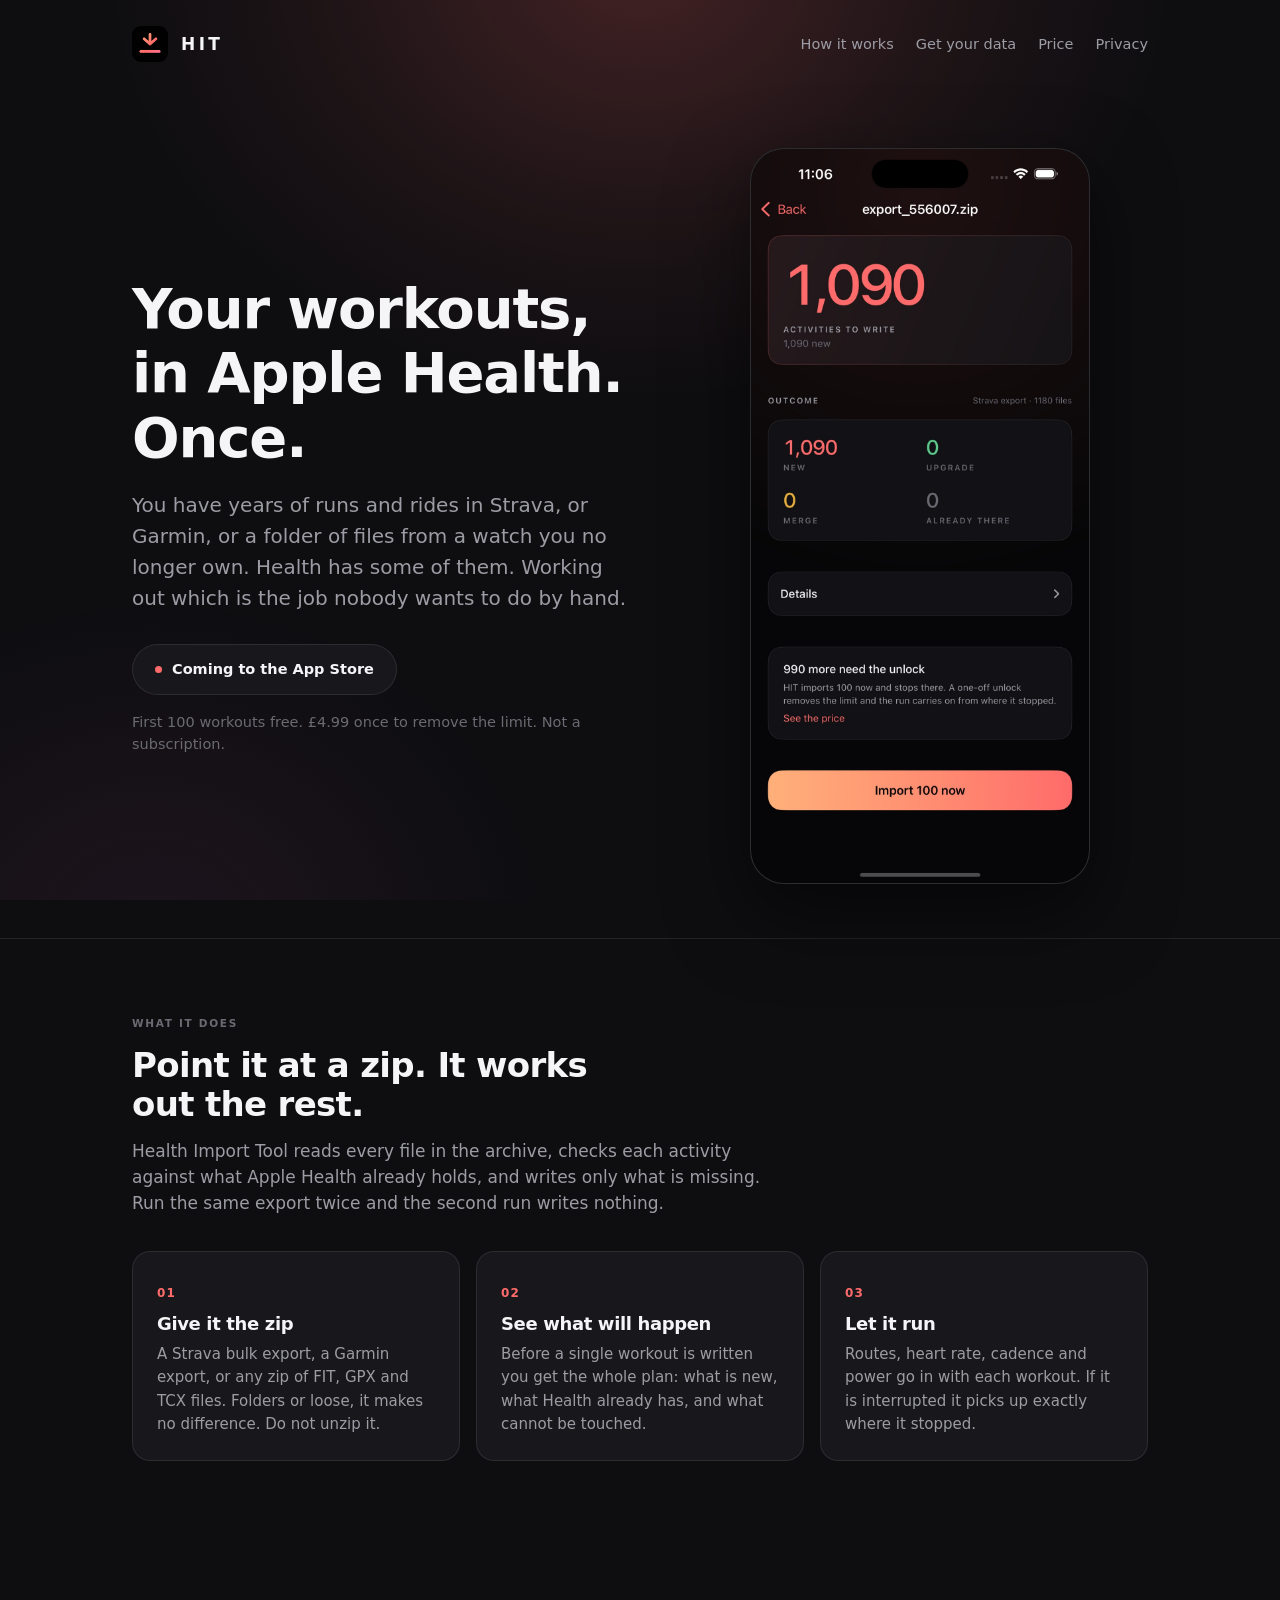
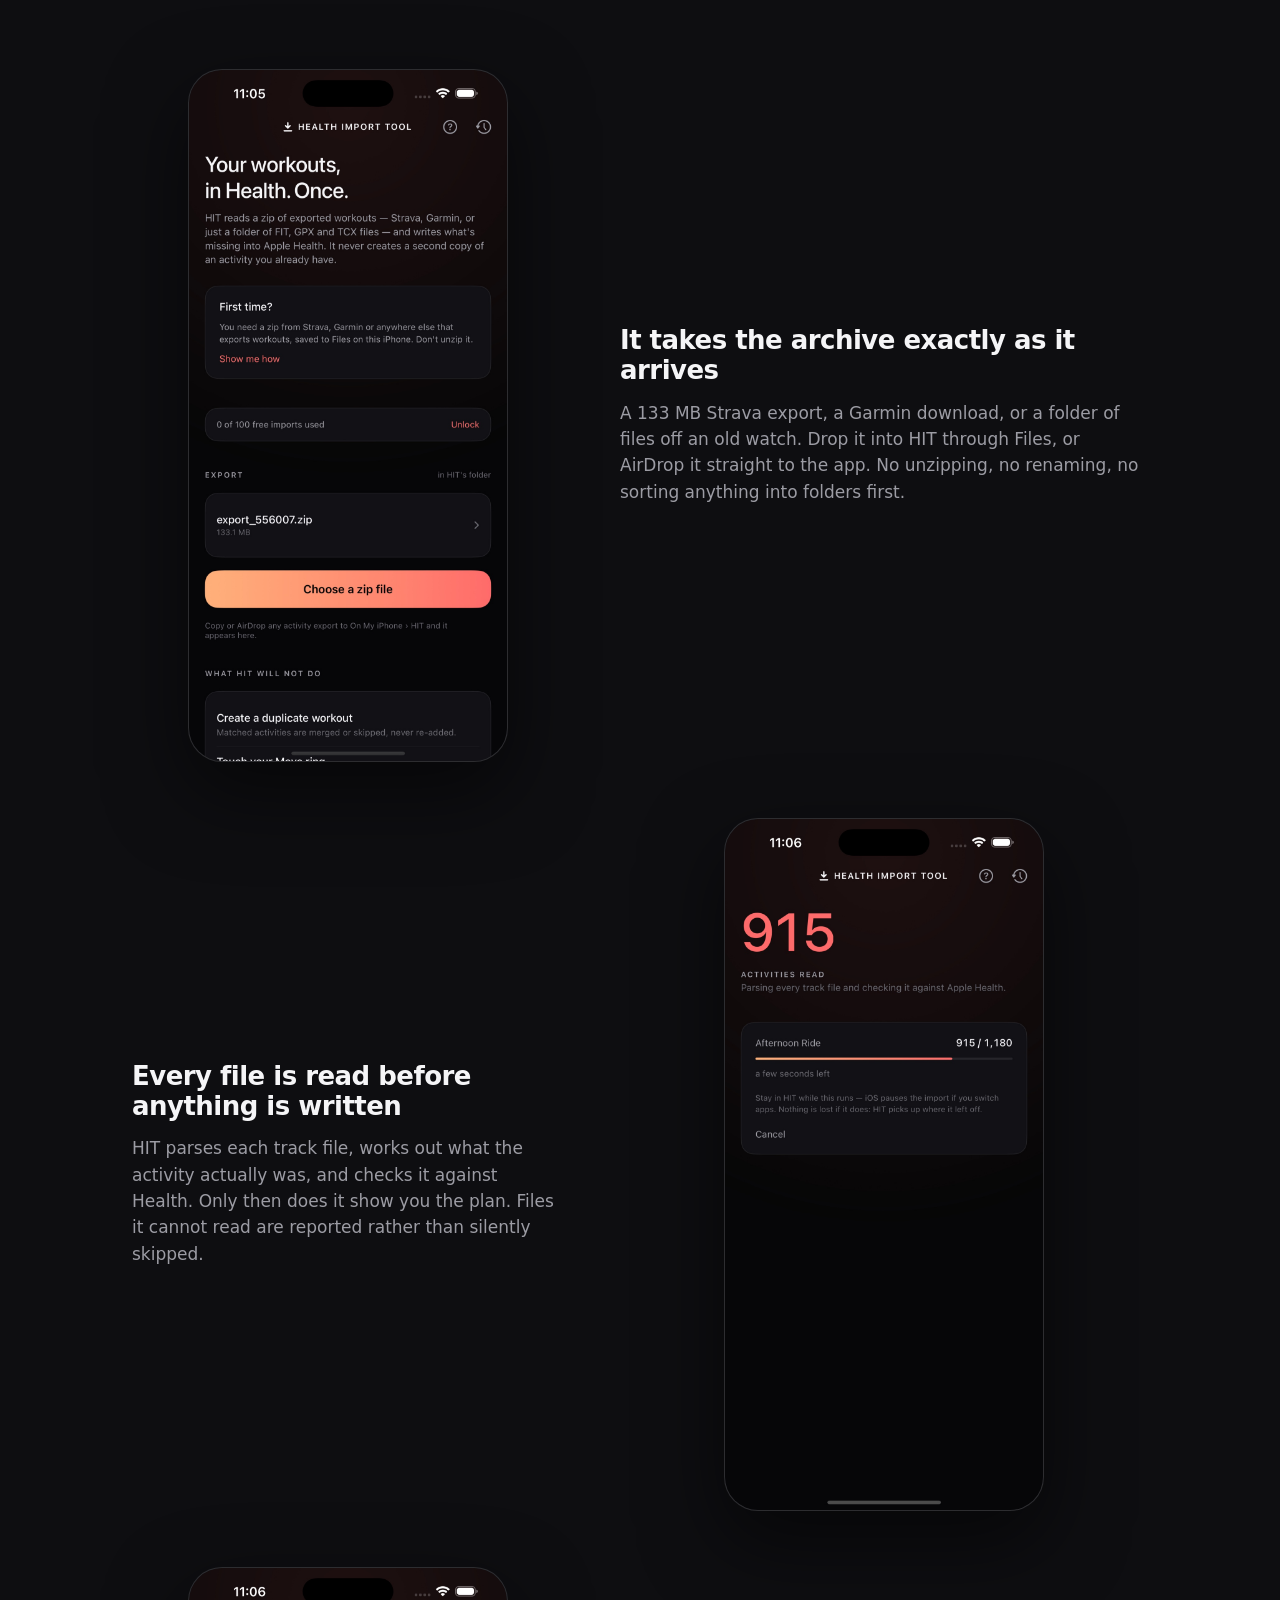
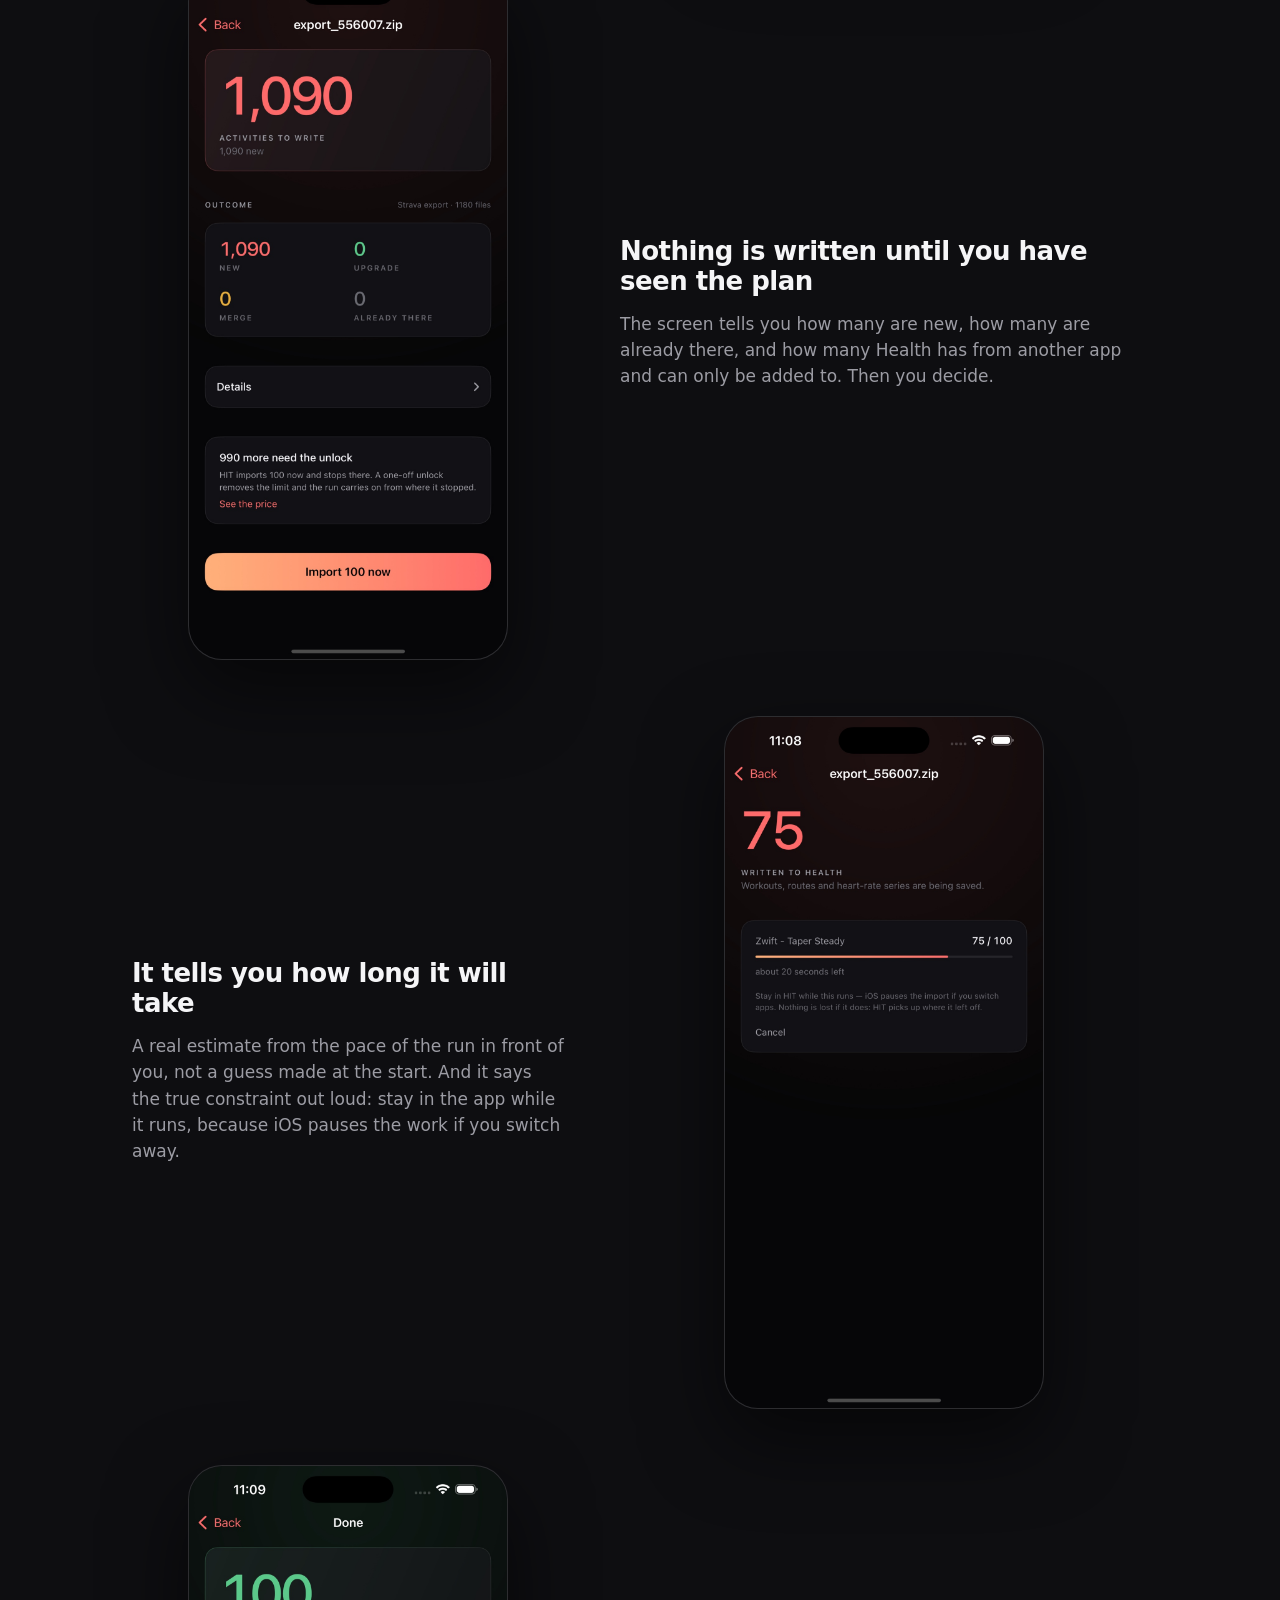
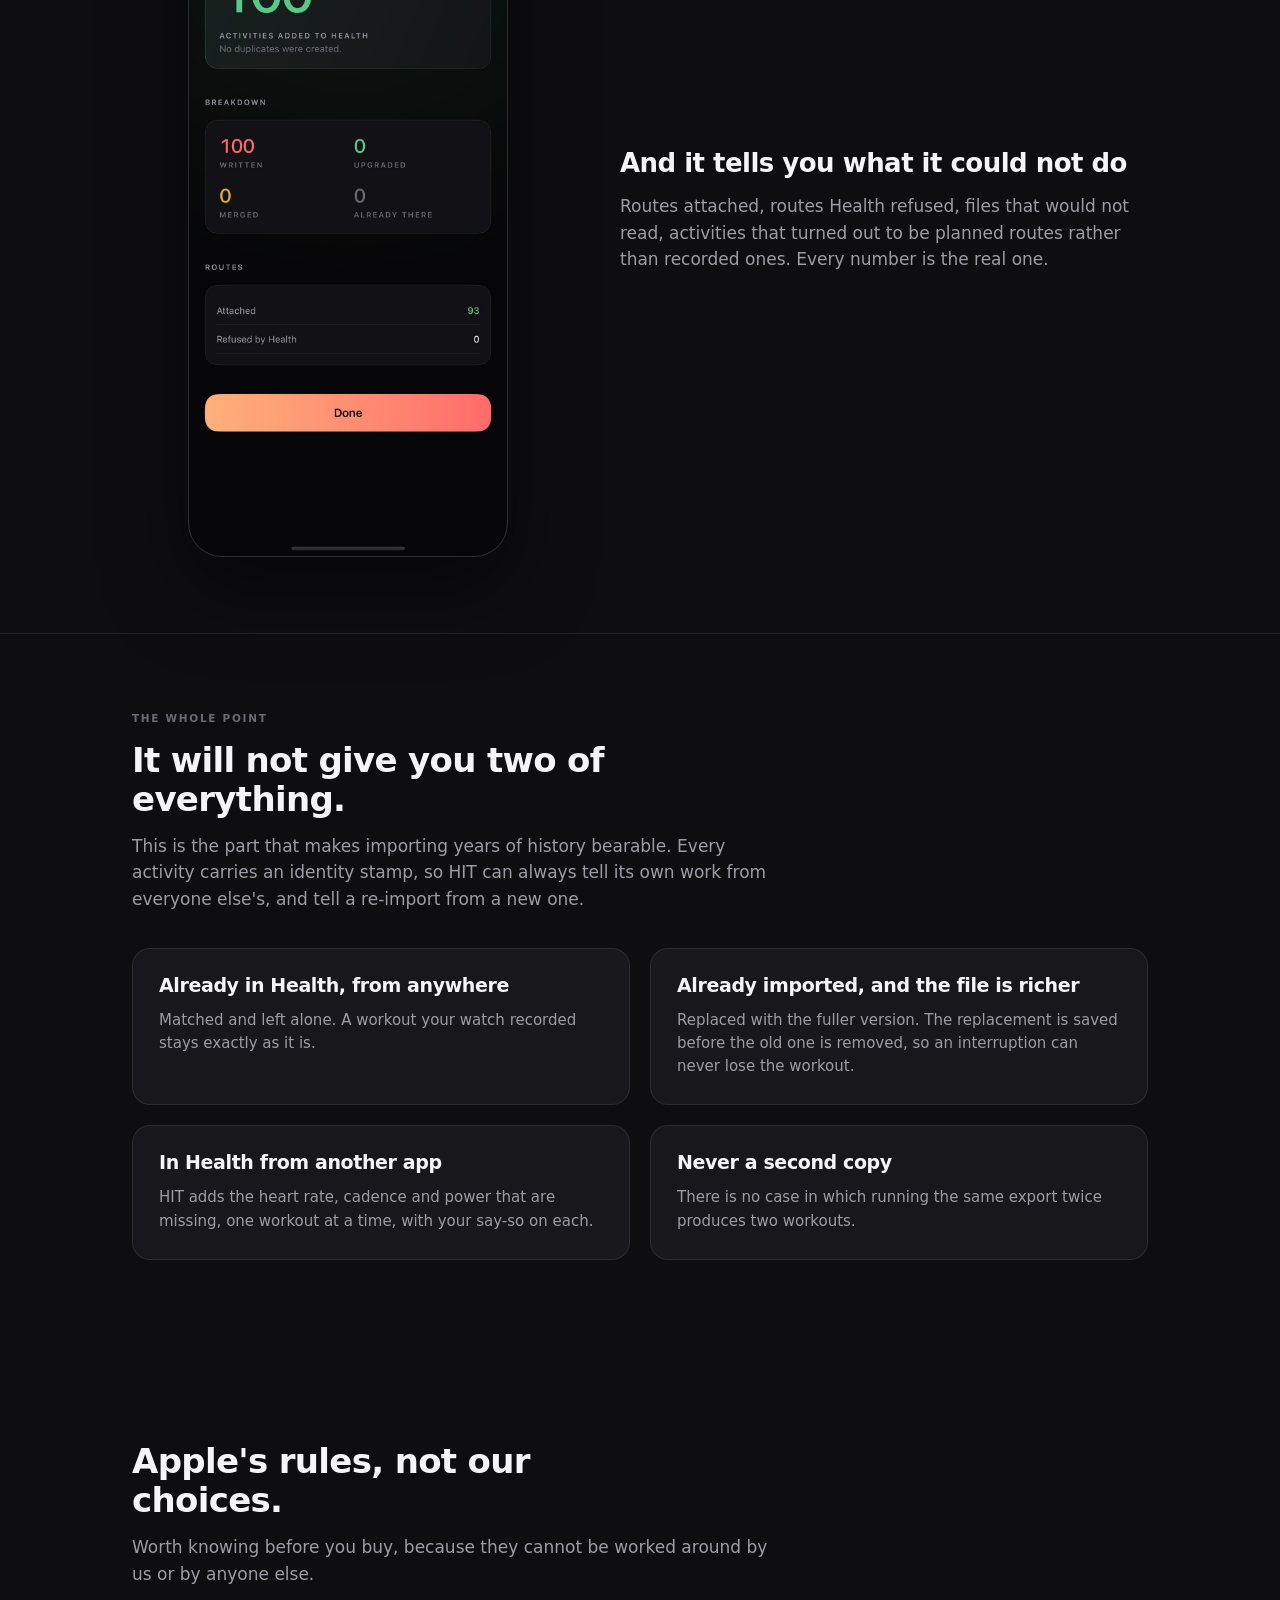
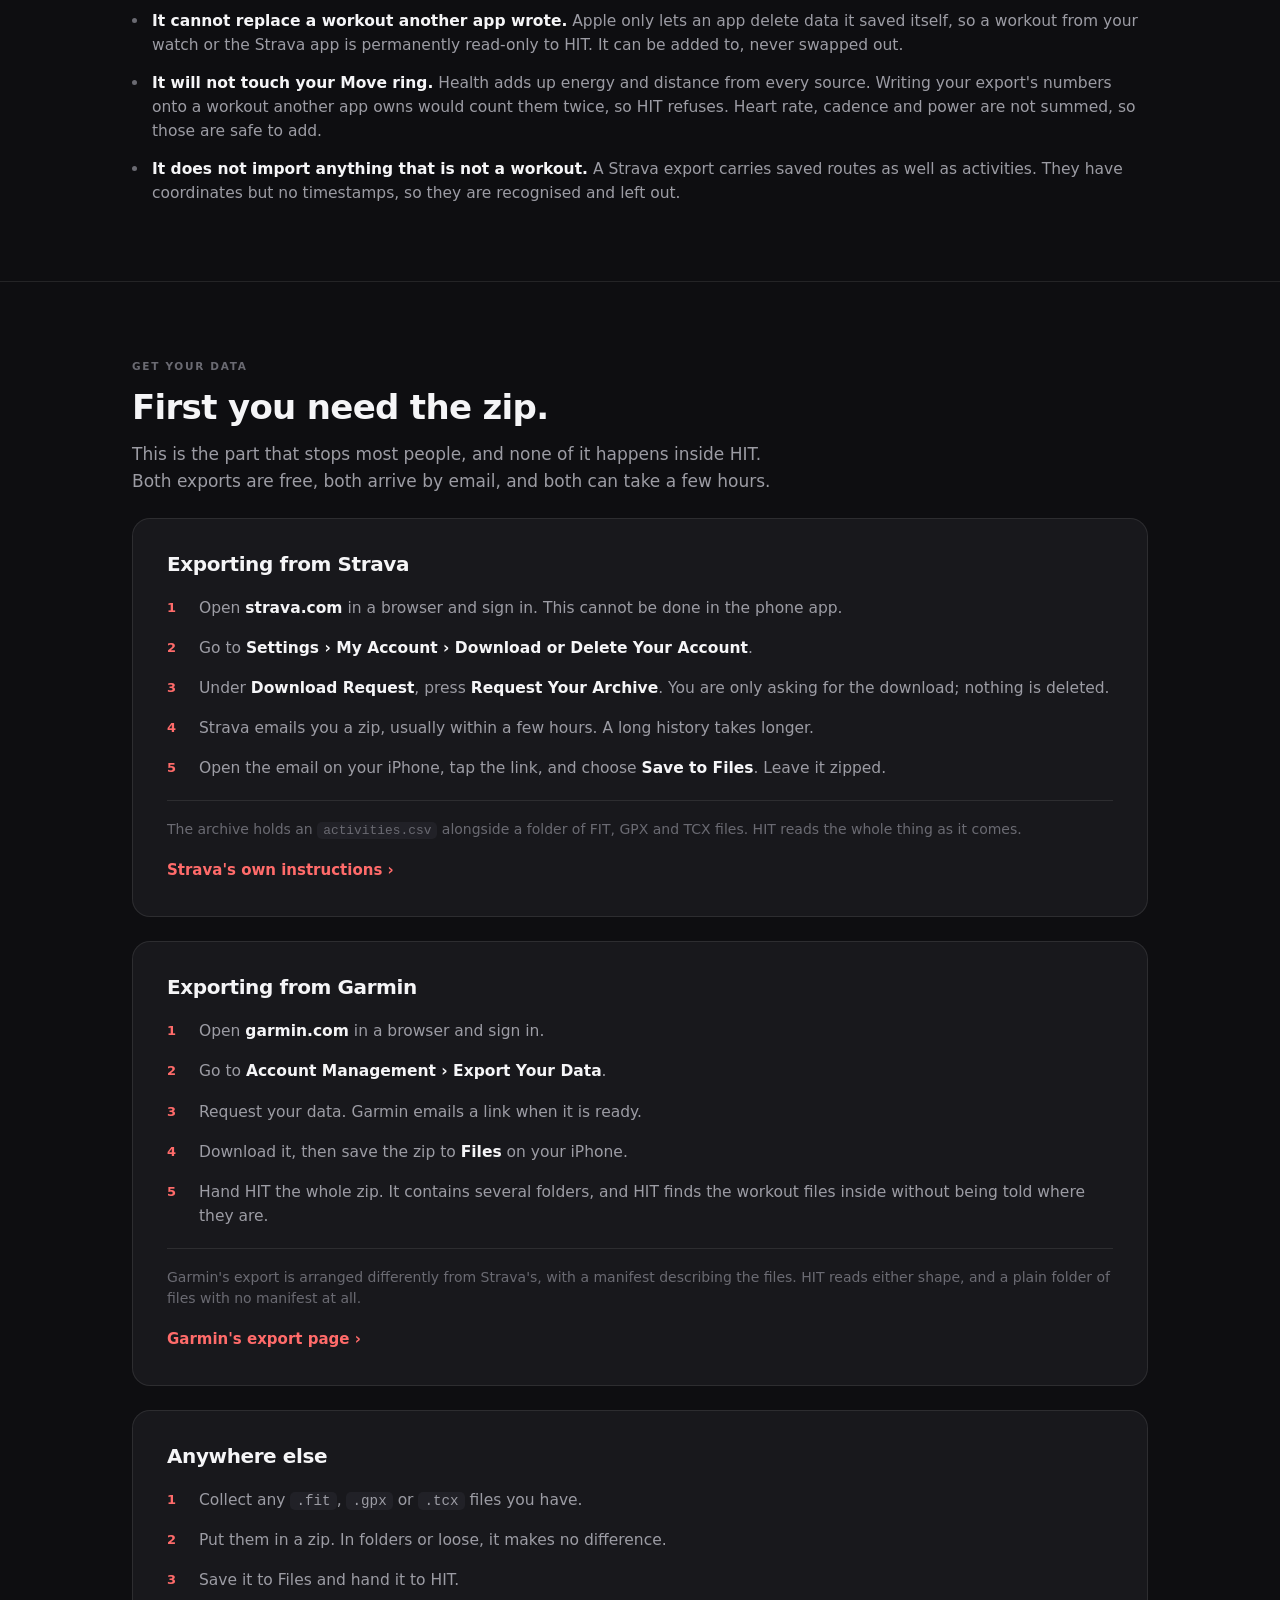
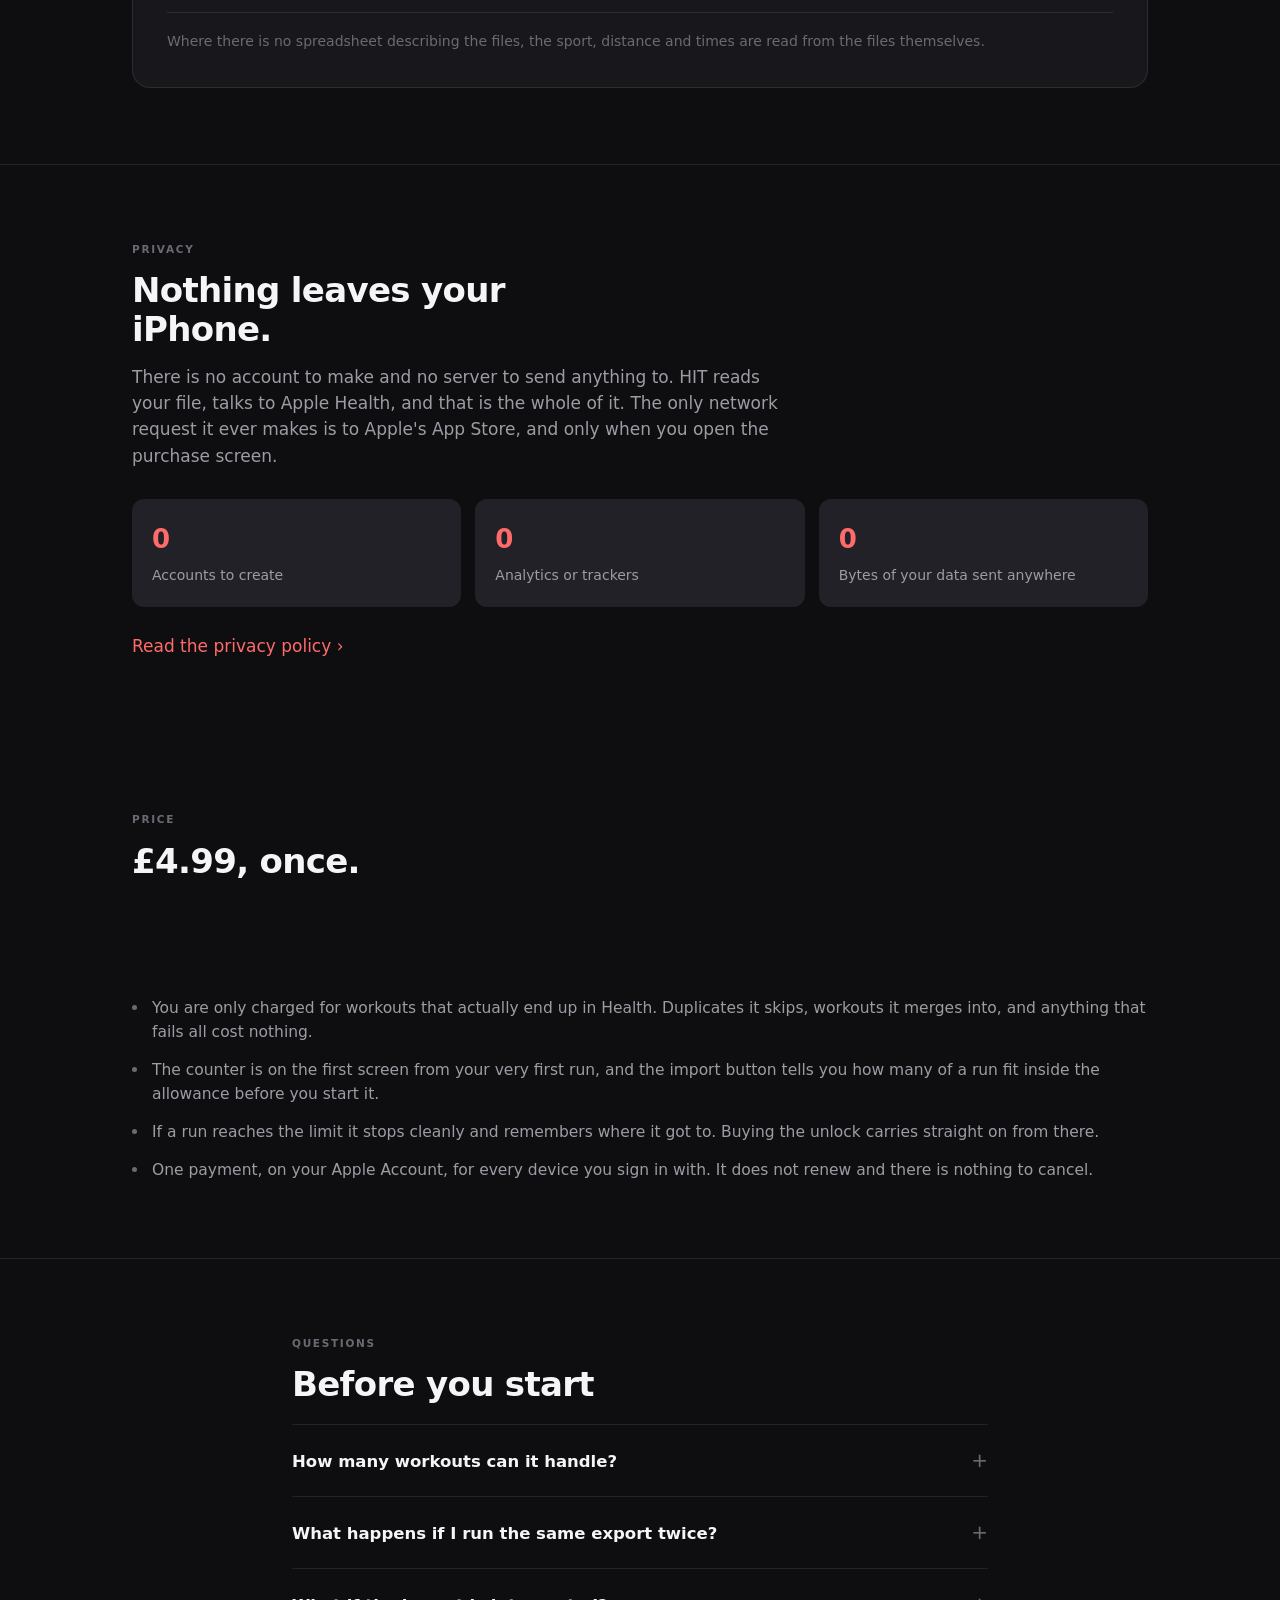
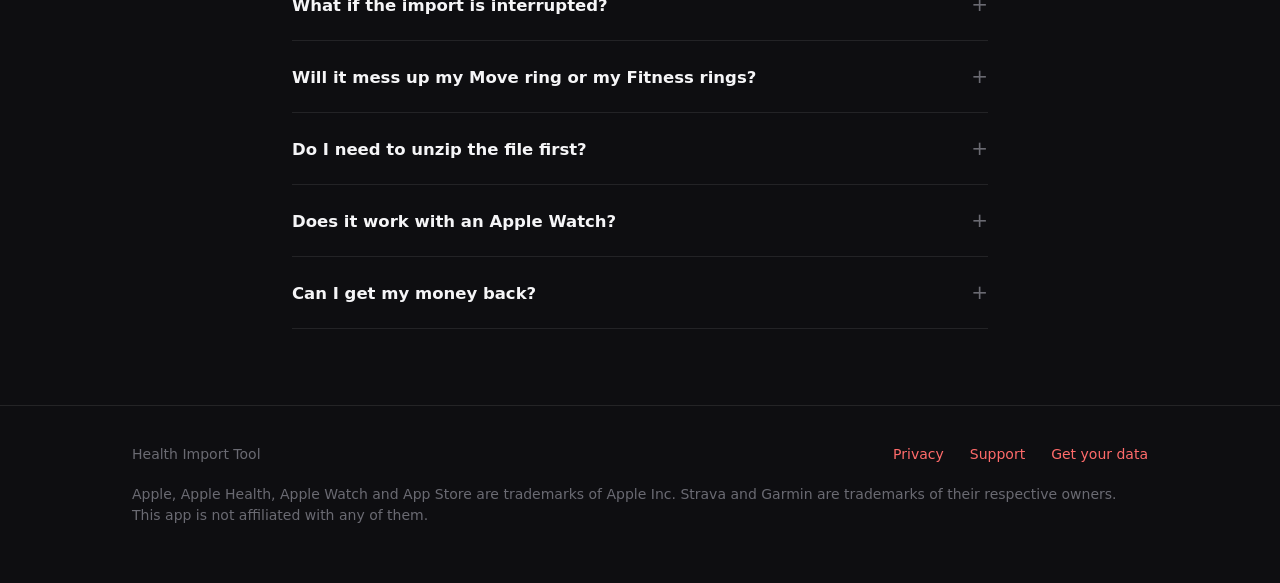
==== index.html @ e5024759 "Sharper screenshots The images were 720px wide for phones displayed at about 340px, which is barely " ====
<!doctype html>
<html lang="en-GB">
<head>
<meta charset="utf-8">
<meta name="viewport" content="width=device-width,initial-scale=1">
<title>Health Import Tool: bring your Strava and Garmin workouts into Apple Health</title>
<meta name="description" content="Health Import Tool reads a zip of exported workouts from Strava, Garmin or anywhere else and writes what is missing into Apple Health, without ever creating a duplicate. No account, no server, nothing leaves your iPhone.">
<link rel="canonical" href="https://enalmar.github.io/hit-site/">
<meta property="og:type" content="website">
<meta property="og:title" content="Health Import Tool: your workouts, in Apple Health. Once.">
<meta property="og:description" content="A zip of exported workouts in. Everything that was missing, in Apple Health. No duplicates, no account, no server.">
<meta property="og:image" content="assets/og.png">
<meta name="twitter:card" content="summary_large_image">
<meta name="twitter:image" content="assets/og.png">
<meta name="color-scheme" content="dark">
<meta name="theme-color" content="#0E0E11">
<link rel="icon" href="assets/favicon-32.png" sizes="32x32">
<link rel="apple-touch-icon" href="assets/apple-touch-icon.png">
<link rel="stylesheet" href="assets/site.css">
<script type="application/ld+json">
{
  "@context":"https://schema.org",
  "@type":"SoftwareApplication",
  "name":"Health Import Tool",
  "applicationCategory":"HealthApplication",
  "operatingSystem":"iOS 18.0 or later",
  "description":"Reads a zip of exported workouts from Strava, Garmin or any folder of FIT, GPX and TCX files and writes what is missing into Apple Health, without creating duplicates.",
  "offers":{"@type":"Offer","price":"4.99","priceCurrency":"GBP",
            "description":"First 100 workouts free, then a single payment to remove the limit."}
}
</script>
</head>
<body>

<header class="site">
  <div class="wrap">
    <div class="bar">
      <div class="brand">
        <img src="assets/icon-1024.png" alt="" width="36" height="36">
        <span>HIT</span>
      </div>
      <nav>
        <a href="#how">How it works</a>
        <a href="#export">Get your data</a>
        <a href="#price">Price</a>
        <a href="privacy/">Privacy</a>
      </nav>
    </div>
  </div>
</header>

<div class="hero">
  <div class="wrap">
    <div class="hero-grid">
      <div class="fade">
        <h1>Your workouts, in Apple Health. Once.</h1>
        <p class="lede">You have years of runs and rides in Strava, or Garmin, or a folder of
          files from a watch you no longer own. Health has some of them. Working out which is
          the job nobody wants to do by hand.</p>
        <p class="badge"><span class="dot" aria-hidden="true"></span> Coming to the App Store</p>
<!-- STAGED: App Store link.
     On approval: delete the "Coming to the App Store" badge directly above,
     uncomment the block below, and replace APPSTORE_ID with the numeric Apple
     ID from App Store Connect. Nothing else on the page changes.
        <p class="badge">
          <a href="https://apps.apple.com/gb/app/health-import-tool/idAPPSTORE_ID">Download on the App Store</a>
        </p>
-->
        <p class="price-line">First 100 workouts free. £4.99 once to remove the limit.
          Not a subscription.</p>
      </div>
      <div class="phone drift fade" aria-hidden="false">
        <img fetchpriority="high" decoding="async" src="screenshots/03-plan.jpg" width="1020" height="2216"
             alt="Health Import Tool showing 1,090 activities to write from a Strava export, with a breakdown of new, upgrade, merge and already there.">
      </div>
    </div>
  </div>
</div>

<hr class="rule">

<!-- ─────────────────────────────  What it does  ───────────────────────── -->
<section id="how">
  <div class="wrap">
    <p class="eyebrow reveal">What it does</p>
    <h2 class="reveal">Point it at a zip. It works out the rest.</h2>
    <p class="intro reveal" data-delay="1">Health Import Tool reads every file in the archive,
      checks each activity against what Apple Health already holds, and writes only what is
      missing. Run the same export twice and the second run writes nothing.</p>

    <div class="steps">
      <div class="step reveal"><p class="n">01</p>
        <h3>Give it the zip</h3>
        <p>A Strava bulk export, a Garmin export, or any zip of FIT, GPX and TCX files.
          Folders or loose, it makes no difference. Do not unzip it.</p></div>
      <div class="step reveal" data-delay="1"><p class="n">02</p>
        <h3>See what will happen</h3>
        <p>Before a single workout is written you get the whole plan: what is new, what
          Health already has, and what cannot be touched.</p></div>
      <div class="step reveal" data-delay="2"><p class="n">03</p>
        <h3>Let it run</h3>
        <p>Routes, heart rate, cadence and power go in with each workout. If it is
          interrupted it picks up exactly where it stopped.</p></div>
    </div>
  </div>
</section>

<!-- ─────────────────────────────  The bands  ──────────────────────────── -->
<section>
  <div class="wrap">

    <div class="band reveal">
      <div class="band-shot phone">
        <img loading="lazy" decoding="async" src="screenshots/01-home.jpg" width="1020" height="2216"
             alt="The first screen of Health Import Tool, listing a 133 MB Strava export ready to import.">
      </div>
      <div>
        <h3>It takes the archive exactly as it arrives</h3>
        <p>A 133 MB Strava export, a Garmin download, or a folder of files off an old watch.
          Drop it into HIT through Files, or AirDrop it straight to the app. No unzipping, no
          renaming, no sorting anything into folders first.</p>
      </div>
    </div>

    <div class="band flip reveal">
      <div class="band-shot phone">
        <img loading="lazy" decoding="async" src="screenshots/02-scanning.jpg" width="1020" height="2216"
             alt="Health Import Tool reading a Strava export, 213 of 1,180 activities read.">
      </div>
      <div>
        <h3>Every file is read before anything is written</h3>
        <p>HIT parses each track file, works out what the activity actually was, and checks it
          against Health. Only then does it show you the plan. Files it cannot read are
          reported rather than silently skipped.</p>
      </div>
    </div>

    <div class="band reveal">
      <div class="band-shot phone">
        <img loading="lazy" decoding="async" src="screenshots/03-plan.jpg" width="1020" height="2216"
             alt="The plan screen: 1,090 activities to write, 0 upgrade, 0 merge, 0 already there.">
      </div>
      <div>
        <h3>Nothing is written until you have seen the plan</h3>
        <p>The screen tells you how many are new, how many are already there, and how many
          Health has from another app and can only be added to. Then you decide.</p>
      </div>
    </div>

    <div class="band flip reveal">
      <div class="band-shot phone">
        <img loading="lazy" decoding="async" src="screenshots/04-importing.jpg" width="1020" height="2216"
             alt="An import in progress: 14 of 100 written to Health, about 50 seconds left.">
      </div>
      <div>
        <h3>It tells you how long it will take</h3>
        <p>A real estimate from the pace of the run in front of you, not a guess made at the
          start. And it says the true constraint out loud: stay in the app while it runs,
          because iOS pauses the work if you switch away.</p>
      </div>
    </div>

    <div class="band reveal">
      <div class="band-shot phone">
        <img loading="lazy" decoding="async" src="screenshots/05-done.jpg" width="1020" height="2216"
             alt="The summary after an import: workouts added to Health, with routes attached and none refused.">
      </div>
      <div>
        <h3>And it tells you what it could not do</h3>
        <p>Routes attached, routes Health refused, files that would not read, activities that
          turned out to be planned routes rather than recorded ones. Every number is the real
          one.</p>
      </div>
    </div>

  </div>
</section>

<hr class="rule">

<!-- ─────────────────────────────  Duplicates  ─────────────────────────── -->
<section>
  <div class="wrap">
    <p class="eyebrow reveal">The whole point</p>
    <h2 class="reveal">It will not give you two of everything.</h2>
    <p class="intro reveal" data-delay="1">This is the part that makes importing years of
      history bearable. Every activity carries an identity stamp, so HIT can always tell its
      own work from everyone else's, and tell a re-import from a new one.</p>

    <div class="features">
      <div class="feature reveal">
        <h3>Already in Health, from anywhere</h3>
        <p>Matched and left alone. A workout your watch recorded stays exactly as it is.</p>
      </div>
      <div class="feature reveal" data-delay="1">
        <h3>Already imported, and the file is richer</h3>
        <p>Replaced with the fuller version. The replacement is saved before the old one is
          removed, so an interruption can never lose the workout.</p>
      </div>
      <div class="feature reveal" data-delay="2">
        <h3>In Health from another app</h3>
        <p>HIT adds the heart rate, cadence and power that are missing, one workout at a time,
          with your say-so on each.</p>
      </div>
      <div class="feature reveal" data-delay="3">
        <h3>Never a second copy</h3>
        <p>There is no case in which running the same export twice produces two workouts.</p>
      </div>
    </div>
  </div>
</section>

<!-- ─────────────────────────────  Honest limits  ──────────────────────── -->
<section>
  <div class="wrap">
    <p class="eyebrow reveal">What it will not do</p>
    <h2 class="reveal">Apple's rules, not our choices.</h2>
    <p class="intro reveal" data-delay="1">Worth knowing before you buy, because they cannot be
      worked around by us or by anyone else.</p>
    <ul class="plain reveal" data-delay="2">
      <li><strong>It cannot replace a workout another app wrote.</strong>&nbsp;Apple only lets
        an app delete data it saved itself, so a workout from your watch or the Strava app is
        permanently read-only to HIT. It can be added to, never swapped out.</li>
      <li><strong>It will not touch your Move ring.</strong>&nbsp;Health adds up energy and
        distance from every source. Writing your export's numbers onto a workout another app
        owns would count them twice, so HIT refuses. Heart rate, cadence and power are not
        summed, so those are safe to add.</li>
      <li><strong>It does not import anything that is not a workout.</strong>&nbsp;A Strava
        export carries saved routes as well as activities. They have coordinates but no
        timestamps, so they are recognised and left out.</li>
    </ul>
  </div>
</section>

<hr class="rule">

<!-- ─────────────────────────────  Export guides  ──────────────────────── -->
<section id="export">
  <div class="wrap">
    <p class="eyebrow reveal">Get your data</p>
    <h2 class="reveal">First you need the zip.</h2>
    <p class="intro reveal" data-delay="1">This is the part that stops most people, and none of
      it happens inside HIT. Both exports are free, both arrive by email, and both can take a
      few hours.</p>

    <div class="guide reveal">
      <h3>Exporting from Strava</h3>
      <ol>
        <li>Open <strong>strava.com</strong> in a browser and sign in. This cannot be done in
          the phone app.</li>
        <li>Go to <strong>Settings &rsaquo; My Account &rsaquo; Download or Delete Your
          Account</strong>.</li>
        <li>Under <strong>Download Request</strong>, press <strong>Request Your
          Archive</strong>. You are only asking for the download; nothing is deleted.</li>
        <li>Strava emails you a zip, usually within a few hours. A long history takes
          longer.</li>
        <li>Open the email on your iPhone, tap the link, and choose <strong>Save to
          Files</strong>. Leave it zipped.</li>
      </ol>
      <p class="note">The archive holds an <code>activities.csv</code> alongside a folder of
        FIT, GPX and TCX files. HIT reads the whole thing as it comes.</p>
      <a class="cta" href="https://support.strava.com/en-us/articles/15401919-exporting-your-data-and-bulk-export"
         rel="noopener">Strava's own instructions &rsaquo;</a>
    </div>

    <div class="guide reveal" data-delay="1">
      <h3>Exporting from Garmin</h3>
      <ol>
        <li>Open <strong>garmin.com</strong> in a browser and sign in.</li>
        <li>Go to <strong>Account Management &rsaquo; Export Your Data</strong>.</li>
        <li>Request your data. Garmin emails a link when it is ready.</li>
        <li>Download it, then save the zip to <strong>Files</strong> on your iPhone.</li>
        <li>Hand HIT the whole zip. It contains several folders, and HIT finds the workout
          files inside without being told where they are.</li>
      </ol>
      <p class="note">Garmin's export is arranged differently from Strava's, with a manifest
        describing the files. HIT reads either shape, and a plain folder of files with no
        manifest at all.</p>
      <a class="cta" href="https://www.garmin.com/en-US/account/datamanagement/exportdata/"
         rel="noopener">Garmin's export page &rsaquo;</a>
    </div>

    <div class="guide reveal" data-delay="2">
      <h3>Anywhere else</h3>
      <ol>
        <li>Collect any <code>.fit</code>, <code>.gpx</code> or <code>.tcx</code> files you
          have.</li>
        <li>Put them in a zip. In folders or loose, it makes no difference.</li>
        <li>Save it to Files and hand it to HIT.</li>
      </ol>
      <p class="note">Where there is no spreadsheet describing the files, the sport, distance
        and times are read from the files themselves.</p>
    </div>
  </div>
</section>

<hr class="rule">

<!-- ─────────────────────────────  Privacy  ────────────────────────────── -->
<section>
  <div class="wrap">
    <p class="eyebrow reveal">Privacy</p>
    <h2 class="reveal">Nothing leaves your iPhone.</h2>
    <p class="intro reveal" data-delay="1">There is no account to make and no server to send
      anything to. HIT reads your file, talks to Apple Health, and that is the whole of it.
      The only network request it ever makes is to Apple's App Store, and only when you open
      the purchase screen.</p>
    <div class="facts">
      <div class="fact reveal"><strong>0</strong><span>Accounts to create</span></div>
      <div class="fact reveal" data-delay="1"><strong>0</strong><span>Analytics or trackers</span></div>
      <div class="fact reveal" data-delay="2"><strong>0</strong><span>Bytes of your data sent anywhere</span></div>
    </div>
    <p class="intro reveal" data-delay="3" style="margin-top:26px">
      <a href="privacy/">Read the privacy policy &rsaquo;</a></p>
  </div>
</section>

<!-- ─────────────────────────────  Price  ──────────────────────────────── -->
<section id="price">
  <div class="wrap">
    <p class="eyebrow reveal">Price</p>
    <h2 class="reveal">£4.99, once.</h2>
    <p class="intro reveal" data-delay="1">The first <strong>100 workouts written</strong> are
      free, which is enough to import a season, or to try a full export and watch it work
      before deciding. After that a single payment removes the limit for good.</p>
    <ul class="plain reveal" data-delay="2">
      <li>You are only charged for workouts that actually end up in Health. Duplicates it
        skips, workouts it merges into, and anything that fails all cost nothing.</li>
      <li>The counter is on the first screen from your very first run, and the import button
        tells you how many of a run fit inside the allowance before you start it.</li>
      <li>If a run reaches the limit it stops cleanly and remembers where it got to. Buying
        the unlock carries straight on from there.</li>
      <li>One payment, on your Apple Account, for every device you sign in with. It does not
        renew and there is nothing to cancel.</li>
    </ul>
  </div>
</section>

<hr class="rule">

<!-- ─────────────────────────────  FAQ  ────────────────────────────────── -->
<section>
  <div class="wrap narrow">
    <p class="eyebrow reveal">Questions</p>
    <h2 class="reveal" style="margin-bottom:20px">Before you start</h2>

    <details class="faq reveal"><summary>How many workouts can it handle?</summary>
      <p>The reference archive it is developed against holds 1,090 activities and 133 MB of
        files, and it is imported end to end as part of testing. There is no fixed ceiling.</p></details>

    <details class="faq reveal"><summary>What happens if I run the same export twice?</summary>
      <p>Nothing. The second run reads the archive, finds every activity already in Health,
        and writes none of them. That is the behaviour the app is built around rather than a
        side effect.</p></details>

    <details class="faq reveal"><summary>What if the import is interrupted?</summary>
      <p>It offers to carry on from where it stopped, which costs one check against Health
        rather than reading every file again. Nothing is written twice, and an activity Health
        refused is not retried forever.</p></details>

    <details class="faq reveal"><summary>Will it mess up my Move ring or my Fitness rings?</summary>
      <p>No. Health adds up energy and distance from every source, so HIT never writes those
        onto a workout another app already owns. Workouts it creates itself carry their own
        figures, exactly as importing them should.</p></details>

    <details class="faq reveal"><summary>Do I need to unzip the file first?</summary>
      <p>No, and please do not. Hand HIT the zip as it arrives.</p></details>

    <details class="faq reveal"><summary>Does it work with an Apple Watch?</summary>
      <p>There is no watch app. HIT writes into Apple Health on your iPhone, which is where
        your watch's own workouts already live, so everything ends up in one place.</p></details>

    <details class="faq reveal"><summary>Can I get my money back?</summary>
      <p>Purchases go through Apple, so refunds do too. Apple's process is at
        <a href="https://reportaproblem.apple.com" rel="noopener">reportaproblem.apple.com</a>.
        The free allowance exists so you can see the app work on your own data first.</p></details>
  </div>
</section>

<footer>
  <div class="wrap">
    <div class="row">
      <span>Health Import Tool</span>
      <span class="spacer"></span>
      <a href="privacy/">Privacy</a>
      <a href="support/">Support</a>
      <a href="#export">Get your data</a>
    </div>
    <p style="margin-top:18px">Apple, Apple Health, Apple Watch and App Store are trademarks of
      Apple Inc. Strava and Garmin are trademarks of their respective owners. This app is not
      affiliated with any of them.</p>
  </div>
</footer>

<script>
// Sections lift into place as they are reached. Everything here is decoration:
// the page is complete and readable with scripting off, and the observer is
// skipped entirely for anyone who has asked for reduced motion.
(function () {
  var calm = window.matchMedia('(prefers-reduced-motion: reduce)');
  if (calm.matches || !('IntersectionObserver' in window)) return;

  // Opt into hiding only now that we know the observer exists and will run.
  // See the note in site.css: the page must read correctly with this script
  // never executing at all.
  document.documentElement.classList.add('js-reveal');

  var seen = new IntersectionObserver(function (entries) {
    entries.forEach(function (entry) {
      if (!entry.isIntersecting) return;
      entry.target.classList.add('in');
      seen.unobserve(entry.target);   // once each; this is not a loop
    });
  }, { rootMargin: '0px 0px -12% 0px', threshold: 0.08 });

  document.querySelectorAll('.reveal').forEach(function (el) { seen.observe(el); });

  // Dead-man's switch, so a section can never be left invisible.
  //
  // The test is "is anything well inside the viewport still hidden", not "has
  // anything been revealed yet". The second version abandoned the effect on
  // every single load, because at the top of the page the hero fills the
  // screen and nothing has legitimately been revealed. Half a viewport is
  // comfortably past the observer's own -12% margin, so an element that far up
  // and still hidden means the observer is not working.
  var ticks = 0;
  var audit = setInterval(function () {
    var stuck = Array.prototype.some.call(
      document.querySelectorAll('.reveal:not(.in)'),
      function (el) {
        var box = el.getBoundingClientRect();
        return box.bottom > 0 && box.top < window.innerHeight * 0.5;
      });
    if (stuck) {
      document.documentElement.classList.remove('js-reveal');
      clearInterval(audit);
    }
    // Watch the first stretch of reading, then stop and trust it.
    if (++ticks > 15) { clearInterval(audit); }
  }, 900);

  // The hero phone drifts against the scroll, a few pixels only. Read in the
  // scroll handler, written in rAF, so it never forces a synchronous layout.
  var phone = document.querySelector('.drift');
  if (!phone) return;
  var offset = 0, queued = false;
  function paint() {
    queued = false;
    phone.style.transform = 'translate3d(0,' + (offset * -0.045).toFixed(2) + 'px,0)';
  }
  window.addEventListener('scroll', function () {
    offset = window.scrollY;
    if (offset > 900) return;          // past the hero there is nothing to move
    if (!queued) { queued = true; requestAnimationFrame(paint); }
  }, { passive: true });
})();
</script>

</body>
</html>
---- assets/site.css ----
/* Health Import Tool site styles.
   The palette, the radial lift and the type scale are the app's own, so the
   page and the product look like one thing. */
:root{
  --ground:#0E0E11; --card:#18181C; --raised:#212127; --line:rgba(255,255,255,.09);
  --text:#F5F5F7; --text-2:#9C9CA4; --text-3:#6A6A72;
  --signal:#FF6B6A; --warm:#FFA36B; --good:#5FD39C; --warn:#F5B942;
  --gutter:clamp(20px,5vw,32px); --radius:18px;
  --sans:-apple-system,BlinkMacSystemFont,"SF Pro Text","Segoe UI",system-ui,sans-serif;
}
*{box-sizing:border-box}
html{-webkit-text-size-adjust:100%;scroll-behavior:smooth}
@media(prefers-reduced-motion:reduce){html{scroll-behavior:auto}}
body{
  margin:0;background:var(--ground);color:var(--text);font-family:var(--sans);
  font-size:17px;line-height:1.55;-webkit-font-smoothing:antialiased;overflow-x:hidden;
}
/* The warm lift at the top and a cold counterweight at the foot, as the app
   draws them. Fixed, so a long scroll keeps its centre of gravity. */
body::before,body::after{content:"";position:fixed;inset:0;pointer-events:none;z-index:0}
body::before{background:radial-gradient(760px 620px at 50% -4%,rgba(255,107,106,.22),rgba(255,107,106,.06) 45%,transparent 72%)}
body::after{background:radial-gradient(560px 480px at 12% 104%,rgba(176,84,143,.10),transparent 70%)}
.wrap{position:relative;z-index:1;max-width:1080px;margin:0 auto;padding:0 var(--gutter)}
.narrow{max-width:760px}
a{color:var(--signal);text-decoration:none}
a:hover{text-decoration:underline}
a:focus-visible{outline:2px solid var(--signal);outline-offset:3px;border-radius:4px}
img{max-width:100%;height:auto;display:block}
h1,h2,h3{line-height:1.15;letter-spacing:-.02em;margin:0}
p{margin:0}
.num{font-variant-numeric:tabular-nums}
.eyebrow{font-size:10.5px;font-weight:600;text-transform:uppercase;letter-spacing:1.7px;
  color:var(--text-3);margin:0 0 14px}

header.site{padding:26px 0 0;position:relative;z-index:2}
.bar{display:flex;align-items:center;gap:14px}
.brand{display:flex;align-items:center;gap:13px}
.brand img{width:36px;height:36px;border-radius:9px}
.brand span{font-size:17px;font-weight:700;letter-spacing:.2em}
.bar nav{margin-left:auto;display:flex;gap:22px;font-size:14.5px}
.bar nav a{color:var(--text-2)}
.bar nav a:hover{color:var(--text);text-decoration:none}
@media(max-width:640px){.bar nav{display:none}}

.hero{padding:clamp(46px,9vw,86px) 0 clamp(30px,6vw,54px)}
.hero-grid{display:grid;grid-template-columns:1fr;gap:clamp(30px,5vw,54px);align-items:center}
@media(min-width:880px){.hero-grid{grid-template-columns:1.05fr .95fr}}
.hero h1{font-size:clamp(34px,6vw,56px);font-weight:700;max-width:14ch}
.hero p.lede{margin-top:20px;font-size:clamp(17px,2.2vw,20px);color:var(--text-2);max-width:46ch}
.badge{display:inline-flex;align-items:center;gap:10px;margin-top:30px;padding:13px 22px;
  border:1px solid var(--line);border-radius:999px;background:var(--card);
  font-size:14.5px;font-weight:600;color:var(--text)}
.badge .dot{width:7px;height:7px;border-radius:50%;background:var(--signal)}
.price-line{margin-top:16px;color:var(--text-3);font-size:14.5px}

/* Phone screenshots, framed the way the device shows them. */
.phone{border-radius:34px;overflow:hidden;border:1px solid var(--line);
  background:var(--card);box-shadow:0 30px 80px rgba(0,0,0,.55)}
.phone img{border-radius:33px}
.hero .phone{max-width:340px;margin:0 auto}

section{padding:clamp(40px,7vw,76px) 0;position:relative;z-index:1}
section h2{font-size:clamp(24px,3.4vw,34px);font-weight:650;max-width:20ch}
section > .wrap > p.intro{margin-top:14px;color:var(--text-2);max-width:60ch}
.rule{height:1px;background:var(--line);border:0;margin:0}

.steps{display:grid;gap:16px;margin-top:34px;grid-template-columns:1fr}
@media(min-width:760px){.steps{grid-template-columns:repeat(3,1fr)}}
.step{background:var(--card);border:1px solid var(--line);border-radius:var(--radius);padding:24px}
.step .n{font-size:12px;font-weight:700;color:var(--signal);letter-spacing:.1em}
.step h3{margin-top:12px;font-size:18px;font-weight:600}
.step p{margin-top:8px;color:var(--text-2);font-size:15px}

.features{display:grid;gap:20px;margin-top:36px;grid-template-columns:1fr}
@media(min-width:800px){.features{grid-template-columns:repeat(2,1fr)}}
.feature{background:var(--card);border:1px solid var(--line);border-radius:var(--radius);
  padding:26px;display:flex;flex-direction:column;gap:12px}
.feature h3{font-size:19px;font-weight:600}
.feature p{color:var(--text-2);font-size:15px}

/* The shot-beside-words band, alternating sides down the page. */
.band{display:grid;gap:clamp(26px,5vw,56px);align-items:center;grid-template-columns:1fr;
  margin-top:clamp(30px,5vw,56px)}
@media(min-width:860px){
  .band{grid-template-columns:.9fr 1.1fr}
  .band.flip .band-shot{order:2}
}
.band-shot{max-width:320px;margin:0 auto;width:100%}
.band h3{font-size:clamp(21px,2.6vw,26px);font-weight:650}
.band p{margin-top:14px;color:var(--text-2);max-width:48ch}

.facts{display:grid;gap:14px;margin-top:30px;grid-template-columns:1fr}
@media(min-width:700px){.facts{grid-template-columns:repeat(3,1fr)}}
.fact{background:var(--raised);border-radius:12px;padding:20px}
.fact strong{display:block;font-size:26px;font-weight:700;color:var(--signal);
  font-variant-numeric:tabular-nums}
.fact span{display:block;margin-top:6px;color:var(--text-2);font-size:14px}

/* The marker is positioned, not laid out. Making the <li> a flex or grid
   container turns every inline <strong> and <code> inside it into a separate
   flex item, which stacks the sentence into columns. */
ul.plain{list-style:none;padding:0;margin:22px 0 0;display:grid;gap:14px}
ul.plain li{position:relative;padding-left:20px;color:var(--text-2);font-size:15.5px}
ul.plain li::before{content:"";position:absolute;left:0;top:9px;width:5px;height:5px;
  border-radius:50%;background:var(--text-3)}
ul.plain li strong{color:var(--text);font-weight:600}

/* Export walkthroughs. Numbered, because they are steps taken elsewhere. */
.guide{background:var(--card);border:1px solid var(--line);border-radius:var(--radius);
  padding:clamp(24px,4vw,34px);margin-top:24px}
.guide h3{font-size:20px;font-weight:650;display:flex;align-items:center;gap:12px}
.guide ol{margin:20px 0 0;padding-left:0;list-style:none;counter-reset:s;display:grid;gap:16px}
/* Same reason as ul.plain: the number is positioned so the step's own text,
   with its bold fragments, stays one flowing sentence. */
.guide li{counter-increment:s;position:relative;padding-left:32px;
  color:var(--text-2);font-size:15.5px}
.guide li::before{content:counter(s);position:absolute;left:0;top:2px;
  color:var(--signal);font-weight:700;font-size:13px;font-variant-numeric:tabular-nums}
.guide li strong{color:var(--text);font-weight:600}
.guide code{background:var(--raised);border-radius:5px;padding:1px 6px;font-size:.92em}
.guide .note{margin-top:20px;padding-top:18px;border-top:1px solid var(--line);
  color:var(--text-3);font-size:14px}
.guide .cta{display:inline-block;margin-top:18px;font-weight:600;font-size:15px}

details.faq{border-top:1px solid var(--line);padding:2px 0}
details.faq:last-of-type{border-bottom:1px solid var(--line)}
details.faq summary{cursor:pointer;list-style:none;padding:18px 0;font-size:16.5px;
  font-weight:550;display:flex;justify-content:space-between;gap:18px;align-items:baseline}
details.faq summary::-webkit-details-marker{display:none}
details.faq summary::after{content:"+";color:var(--text-3);font-weight:400;font-size:20px}
details.faq[open] summary::after{content:"\2013"}
details.faq p{padding:0 0 20px;color:var(--text-2);font-size:15.5px;max-width:66ch}

footer{border-top:1px solid var(--line);padding:38px 0 56px;color:var(--text-3);font-size:14px}
footer .row{display:flex;flex-wrap:wrap;gap:10px 26px;align-items:center}
footer .spacer{flex:1 1 auto}

.prose h2{margin-top:44px;font-size:22px}
.prose h3{margin-top:28px;font-size:18px}
.prose p,.prose li{color:var(--text-2);font-size:16px}
.prose p{margin-top:14px;max-width:68ch}
.prose ul{margin-top:14px;padding-left:20px;display:grid;gap:10px;max-width:68ch}
.prose .lead{color:var(--text);font-size:18px}

/* Motion. Everything below is decoration and is switched off wholesale for
   anyone who has asked for less of it. */
@media(prefers-reduced-motion:no-preference){
  .fade{opacity:0;transform:translateY(8px);animation:settle .5s ease forwards}
  @keyframes settle{to{opacity:1;transform:none}}

  /* Sections lift into place as they are scrolled to.
     Note which way round this is. The content is visible by default and the
     script opts *into* hiding it, by putting .js-reveal on <html> immediately
     before it starts observing. Written the other way round,
     hidden in CSS and shown by JavaScript, the whole page below the hero stays
     blank for anyone with
     scripting off, and blank forever if the script throws or the observer
     never fires. It is not worth risking the page to animate it. */
  .js-reveal .reveal{opacity:0;transform:translateY(18px);
    transition:opacity .6s cubic-bezier(.2,.7,.3,1),transform .6s cubic-bezier(.2,.7,.3,1)}
  .js-reveal .reveal.in{opacity:1;transform:none}
  .js-reveal .reveal[data-delay="1"]{transition-delay:.08s}
  .js-reveal .reveal[data-delay="2"]{transition-delay:.16s}
  .js-reveal .reveal[data-delay="3"]{transition-delay:.24s}

  /* The hero phone drifts a little as the page moves, the only parallax here. */
  .drift{will-change:transform}
}
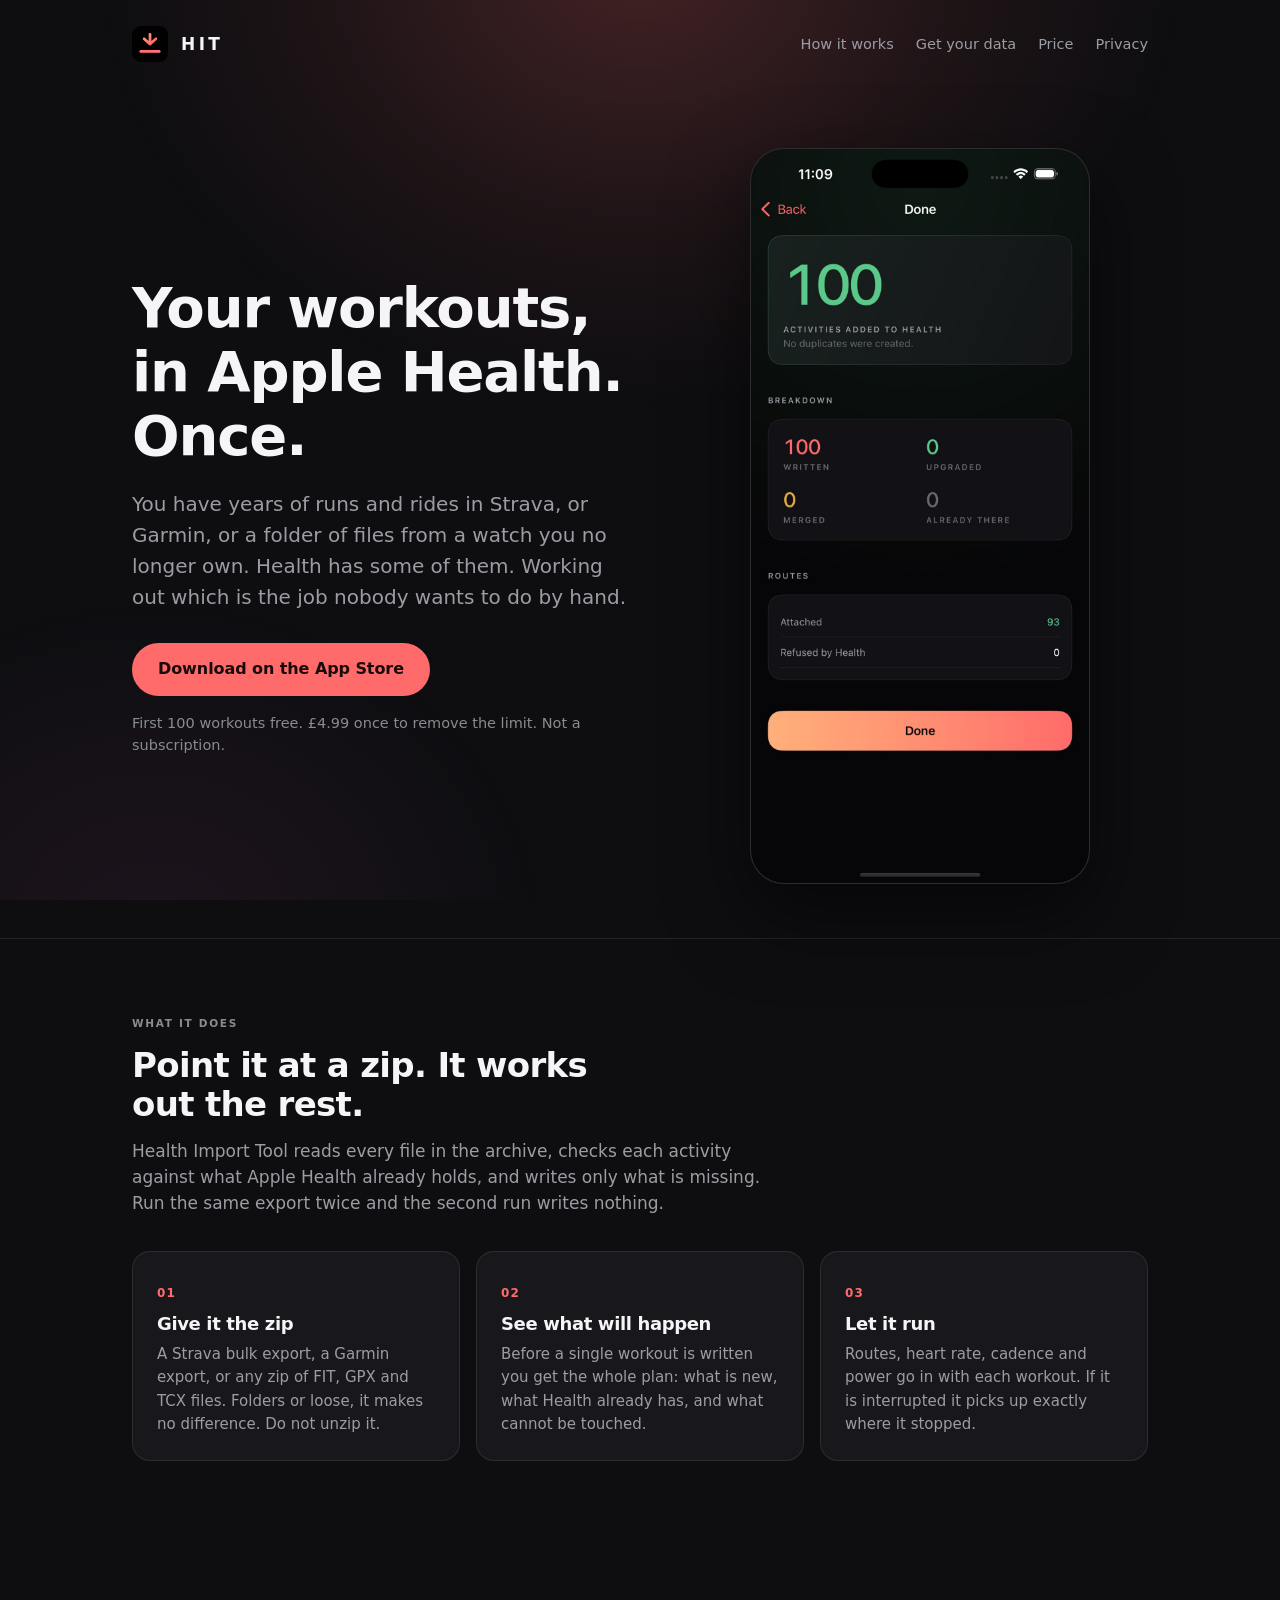
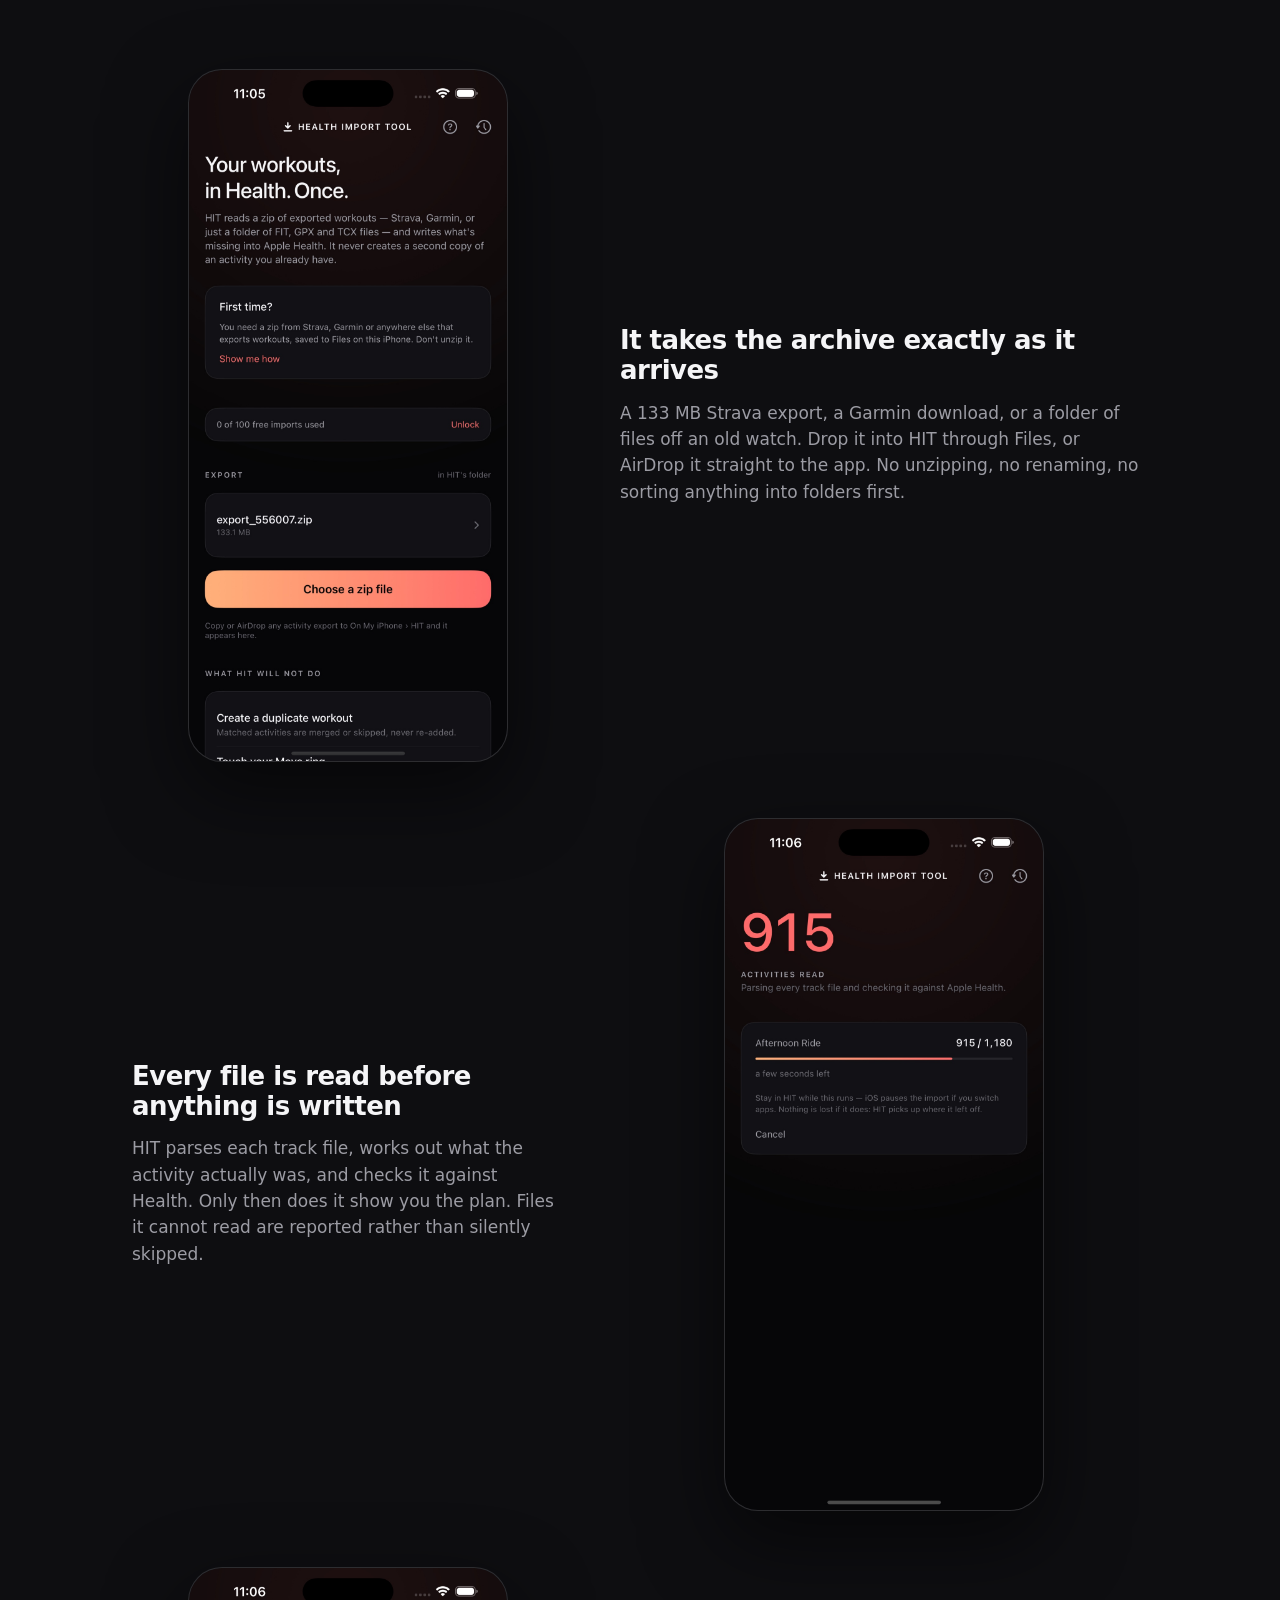
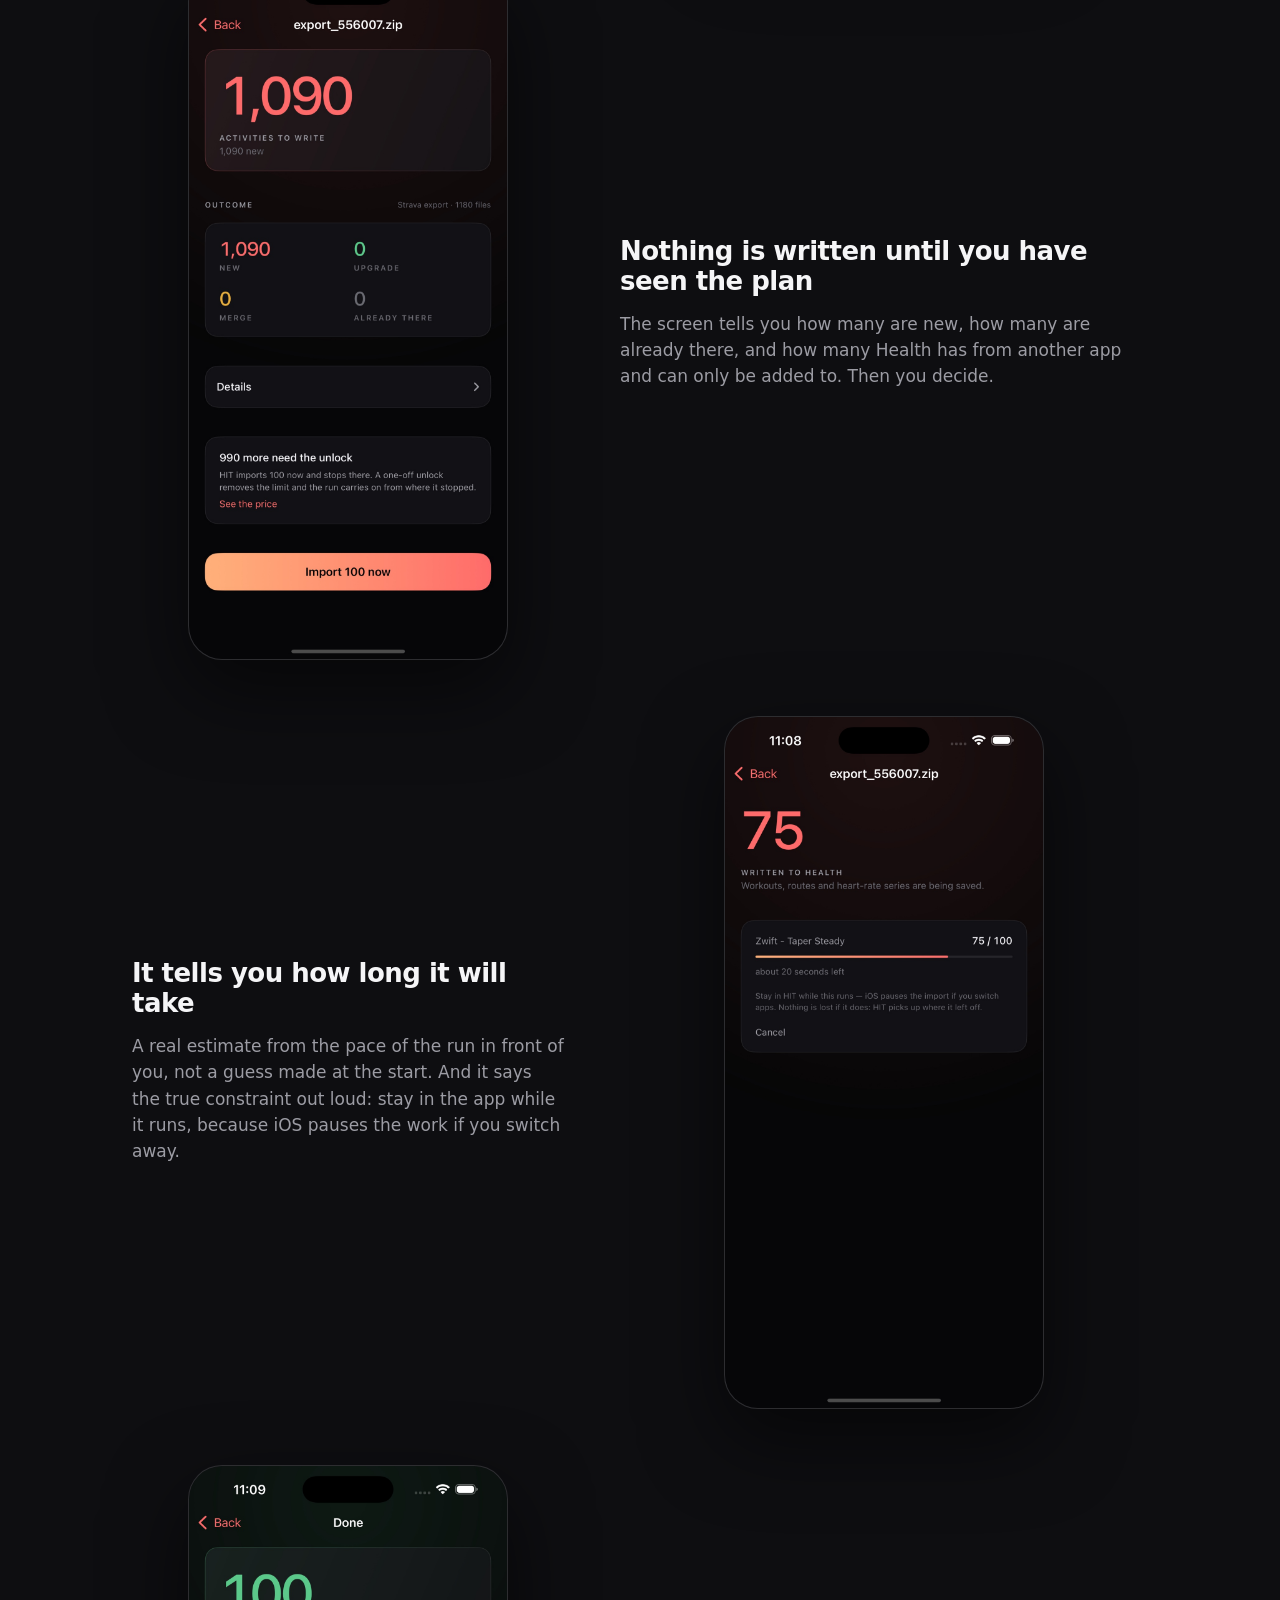
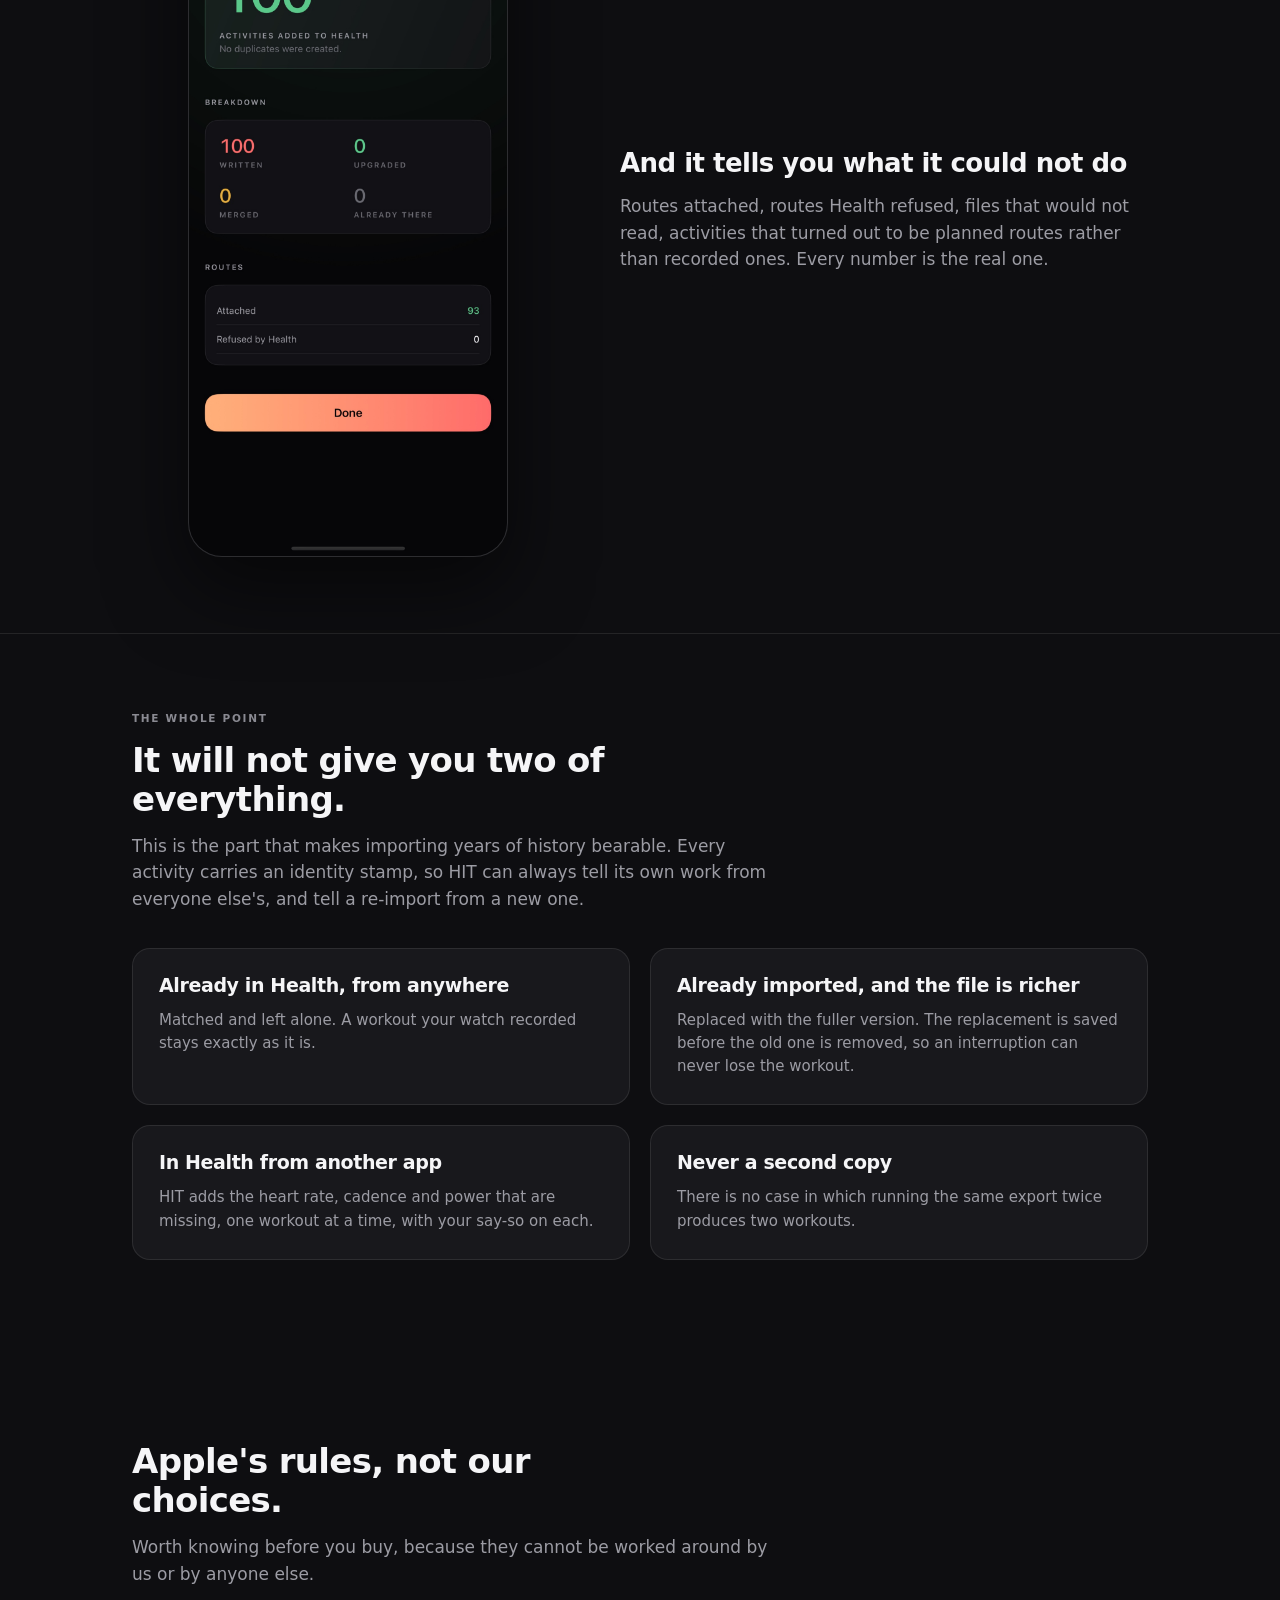
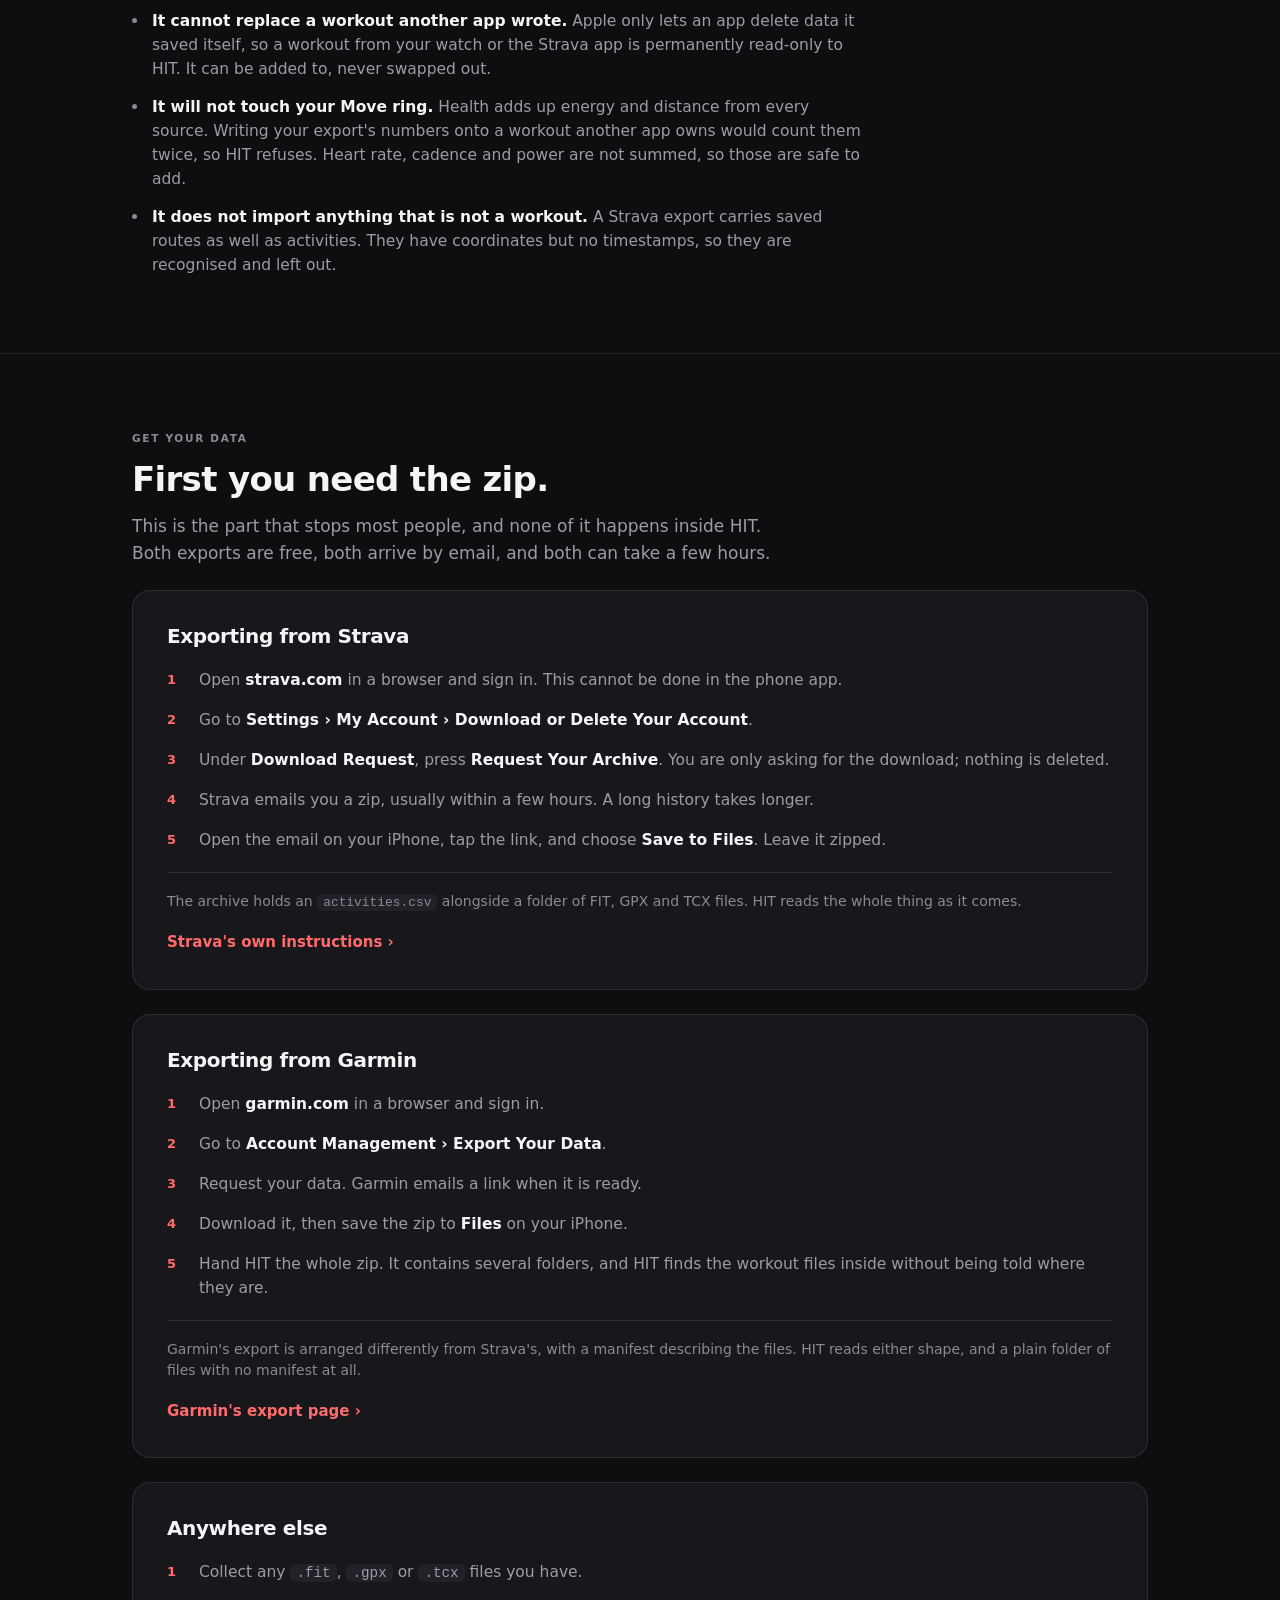
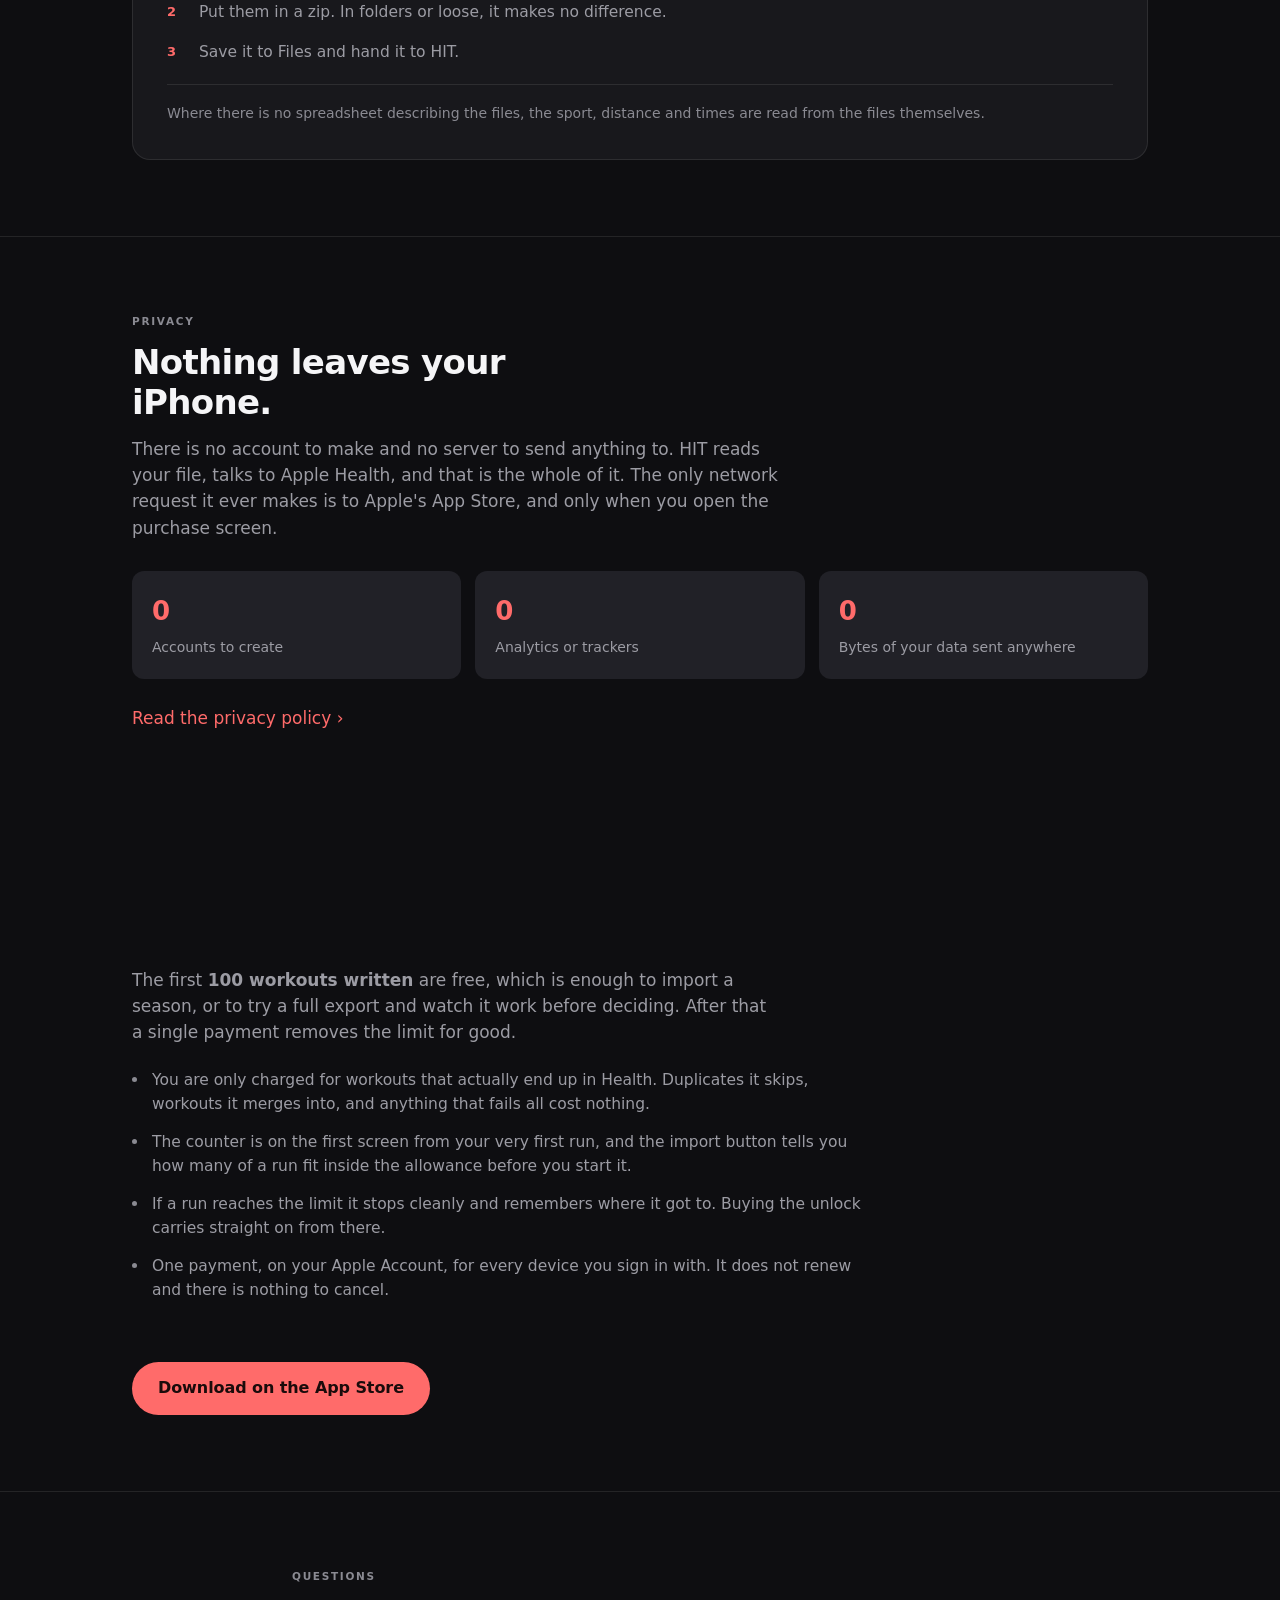
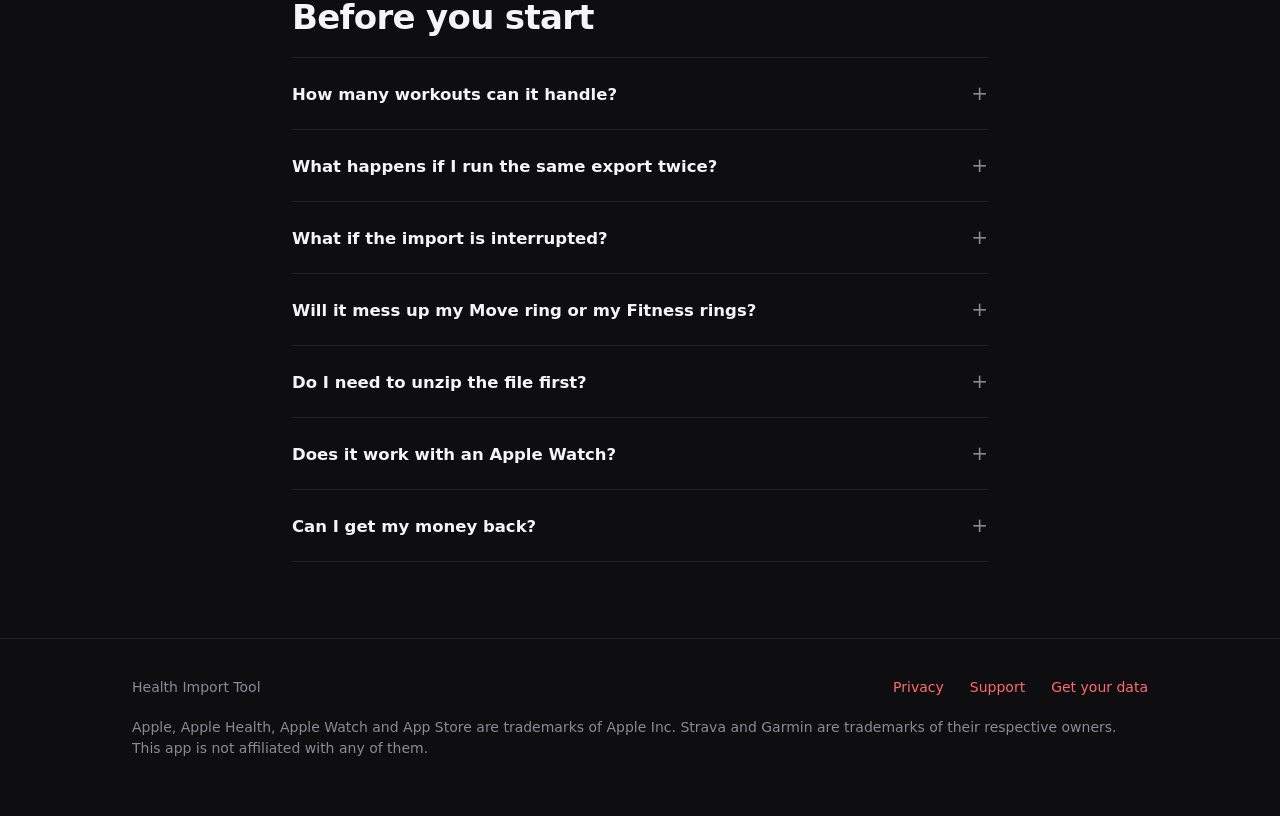
==== commit 8de7f113: "Link the live App Store listing and tidy the page now the app is out - The hero's 'Coming to the App" ====
--- a/index.html
+++ b/index.html
@@ -5,13 +5,15 @@
 <meta name="viewport" content="width=device-width,initial-scale=1">
 <title>Health Import Tool: bring your Strava and Garmin workouts into Apple Health</title>
 <meta name="description" content="Health Import Tool reads a zip of exported workouts from Strava, Garmin or anywhere else and writes what is missing into Apple Health, without ever creating a duplicate. No account, no server, nothing leaves your iPhone.">
-<link rel="canonical" href="https://enalmar.github.io/hit-site/">
+<link rel="canonical" href="https://hit.enalmar.uk/">
+<meta name="apple-itunes-app" content="app-id=6809584040">
 <meta property="og:type" content="website">
+<meta property="og:url" content="https://hit.enalmar.uk/">
 <meta property="og:title" content="Health Import Tool: your workouts, in Apple Health. Once.">
 <meta property="og:description" content="A zip of exported workouts in. Everything that was missing, in Apple Health. No duplicates, no account, no server.">
-<meta property="og:image" content="assets/og.png">
+<meta property="og:image" content="https://hit.enalmar.uk/assets/og.png">
 <meta name="twitter:card" content="summary_large_image">
-<meta name="twitter:image" content="assets/og.png">
+<meta name="twitter:image" content="https://hit.enalmar.uk/assets/og.png">
 <meta name="color-scheme" content="dark">
 <meta name="theme-color" content="#0E0E11">
 <link rel="icon" href="assets/favicon-32.png" sizes="32x32">
@@ -25,8 +27,10 @@
   "applicationCategory":"HealthApplication",
   "operatingSystem":"iOS 18.0 or later",
   "description":"Reads a zip of exported workouts from Strava, Garmin or any folder of FIT, GPX and TCX files and writes what is missing into Apple Health, without creating duplicates.",
-  "offers":{"@type":"Offer","price":"4.99","priceCurrency":"GBP",
-            "description":"First 100 workouts free, then a single payment to remove the limit."}
+  "url":"https://hit.enalmar.uk/",
+  "installUrl":"https://apps.apple.com/gb/app/health-import-tool/id6809584040",
+  "offers":{"@type":"Offer","price":"0","priceCurrency":"GBP",
+            "description":"Free to download. The first 100 workouts are free; a single £4.99 in-app purchase removes the limit."}
 }
 </script>
 </head>
@@ -57,21 +61,13 @@
         <p class="lede">You have years of runs and rides in Strava, or Garmin, or a folder of
           files from a watch you no longer own. Health has some of them. Working out which is
           the job nobody wants to do by hand.</p>
-        <p class="badge"><span class="dot" aria-hidden="true"></span> Coming to the App Store</p>
-<!-- STAGED: App Store link.
-     On approval: delete the "Coming to the App Store" badge directly above,
-     uncomment the block below, and replace APPSTORE_ID with the numeric Apple
-     ID from App Store Connect. Nothing else on the page changes.
-        <p class="badge">
-          <a href="https://apps.apple.com/gb/app/health-import-tool/idAPPSTORE_ID">Download on the App Store</a>
-        </p>
--->
+        <a class="cta-store" href="https://apps.apple.com/gb/app/health-import-tool/id6809584040">Download on the App Store</a>
         <p class="price-line">First 100 workouts free. £4.99 once to remove the limit.
           Not a subscription.</p>
       </div>
       <div class="phone drift fade" aria-hidden="false">
-        <img fetchpriority="high" decoding="async" src="screenshots/03-plan.jpg" width="1020" height="2216"
-             alt="Health Import Tool showing 1,090 activities to write from a Strava export, with a breakdown of new, upgrade, merge and already there.">
+        <img fetchpriority="high" decoding="async" src="screenshots/05-done.jpg" width="1020" height="2216"
+             alt="Health Import Tool after an import: 100 activities added to Health, no duplicates created, 93 routes attached.">
       </div>
     </div>
   </div>
@@ -333,6 +329,8 @@
       <li>One payment, on your Apple Account, for every device you sign in with. It does not
         renew and there is nothing to cancel.</li>
     </ul>
+    <p class="reveal" data-delay="3" style="margin-top:30px">
+      <a class="cta-store" href="https://apps.apple.com/gb/app/health-import-tool/id6809584040">Download on the App Store</a></p>
   </div>
 </section>
 
--- a/assets/site.css
+++ b/assets/site.css
@@ -3,7 +3,7 @@
    page and the product look like one thing. */
 :root{
   --ground:#0E0E11; --card:#18181C; --raised:#212127; --line:rgba(255,255,255,.09);
-  --text:#F5F5F7; --text-2:#9C9CA4; --text-3:#6A6A72;
+  --text:#F5F5F7; --text-2:#9C9CA4; --text-3:#8A8A92;
   --signal:#FF6B6A; --warm:#FFA36B; --good:#5FD39C; --warn:#F5B942;
   --gutter:clamp(20px,5vw,32px); --radius:18px;
   --sans:-apple-system,BlinkMacSystemFont,"SF Pro Text","Segoe UI",system-ui,sans-serif;
@@ -53,6 +53,16 @@
 .badge .dot{width:7px;height:7px;border-radius:50%;background:var(--signal)}
 .price-line{margin-top:16px;color:var(--text-3);font-size:14.5px}
 
+/* The one action on the page. Solid, not a gradient: the app's warm lift is
+   already behind it, and the button should read as the thing to press. */
+.cta-store{display:inline-flex;align-items:center;justify-content:center;margin-top:30px;
+  padding:14px 26px;border-radius:999px;background:var(--signal);color:#1A0B0B;
+  font-size:16px;font-weight:650;letter-spacing:-.005em;
+  transition:background-color 150ms ease,transform 150ms ease}
+.cta-store:hover{background:#FF8584;text-decoration:none}
+.cta-store:active{transform:translateY(1px)}
+.cta-store:focus-visible{outline:2px solid var(--text);outline-offset:3px}
+
 /* Phone screenshots, framed the way the device shows them. */
 .phone{border-radius:34px;overflow:hidden;border:1px solid var(--line);
   background:var(--card);box-shadow:0 30px 80px rgba(0,0,0,.55)}
@@ -99,7 +109,7 @@
 /* The marker is positioned, not laid out. Making the <li> a flex or grid
    container turns every inline <strong> and <code> inside it into a separate
    flex item, which stacks the sentence into columns. */
-ul.plain{list-style:none;padding:0;margin:22px 0 0;display:grid;gap:14px}
+ul.plain{list-style:none;padding:0;margin:22px 0 0;display:grid;gap:14px;max-width:68ch}
 ul.plain li{position:relative;padding-left:20px;color:var(--text-2);font-size:15.5px}
 ul.plain li::before{content:"";position:absolute;left:0;top:9px;width:5px;height:5px;
   border-radius:50%;background:var(--text-3)}
@@ -127,6 +137,7 @@
 details.faq summary{cursor:pointer;list-style:none;padding:18px 0;font-size:16.5px;
   font-weight:550;display:flex;justify-content:space-between;gap:18px;align-items:baseline}
 details.faq summary::-webkit-details-marker{display:none}
+details.faq summary:focus-visible{outline:2px solid var(--signal);outline-offset:4px;border-radius:6px}
 details.faq summary::after{content:"+";color:var(--text-3);font-weight:400;font-size:20px}
 details.faq[open] summary::after{content:"\2013"}
 details.faq p{padding:0 0 20px;color:var(--text-2);font-size:15.5px;max-width:66ch}
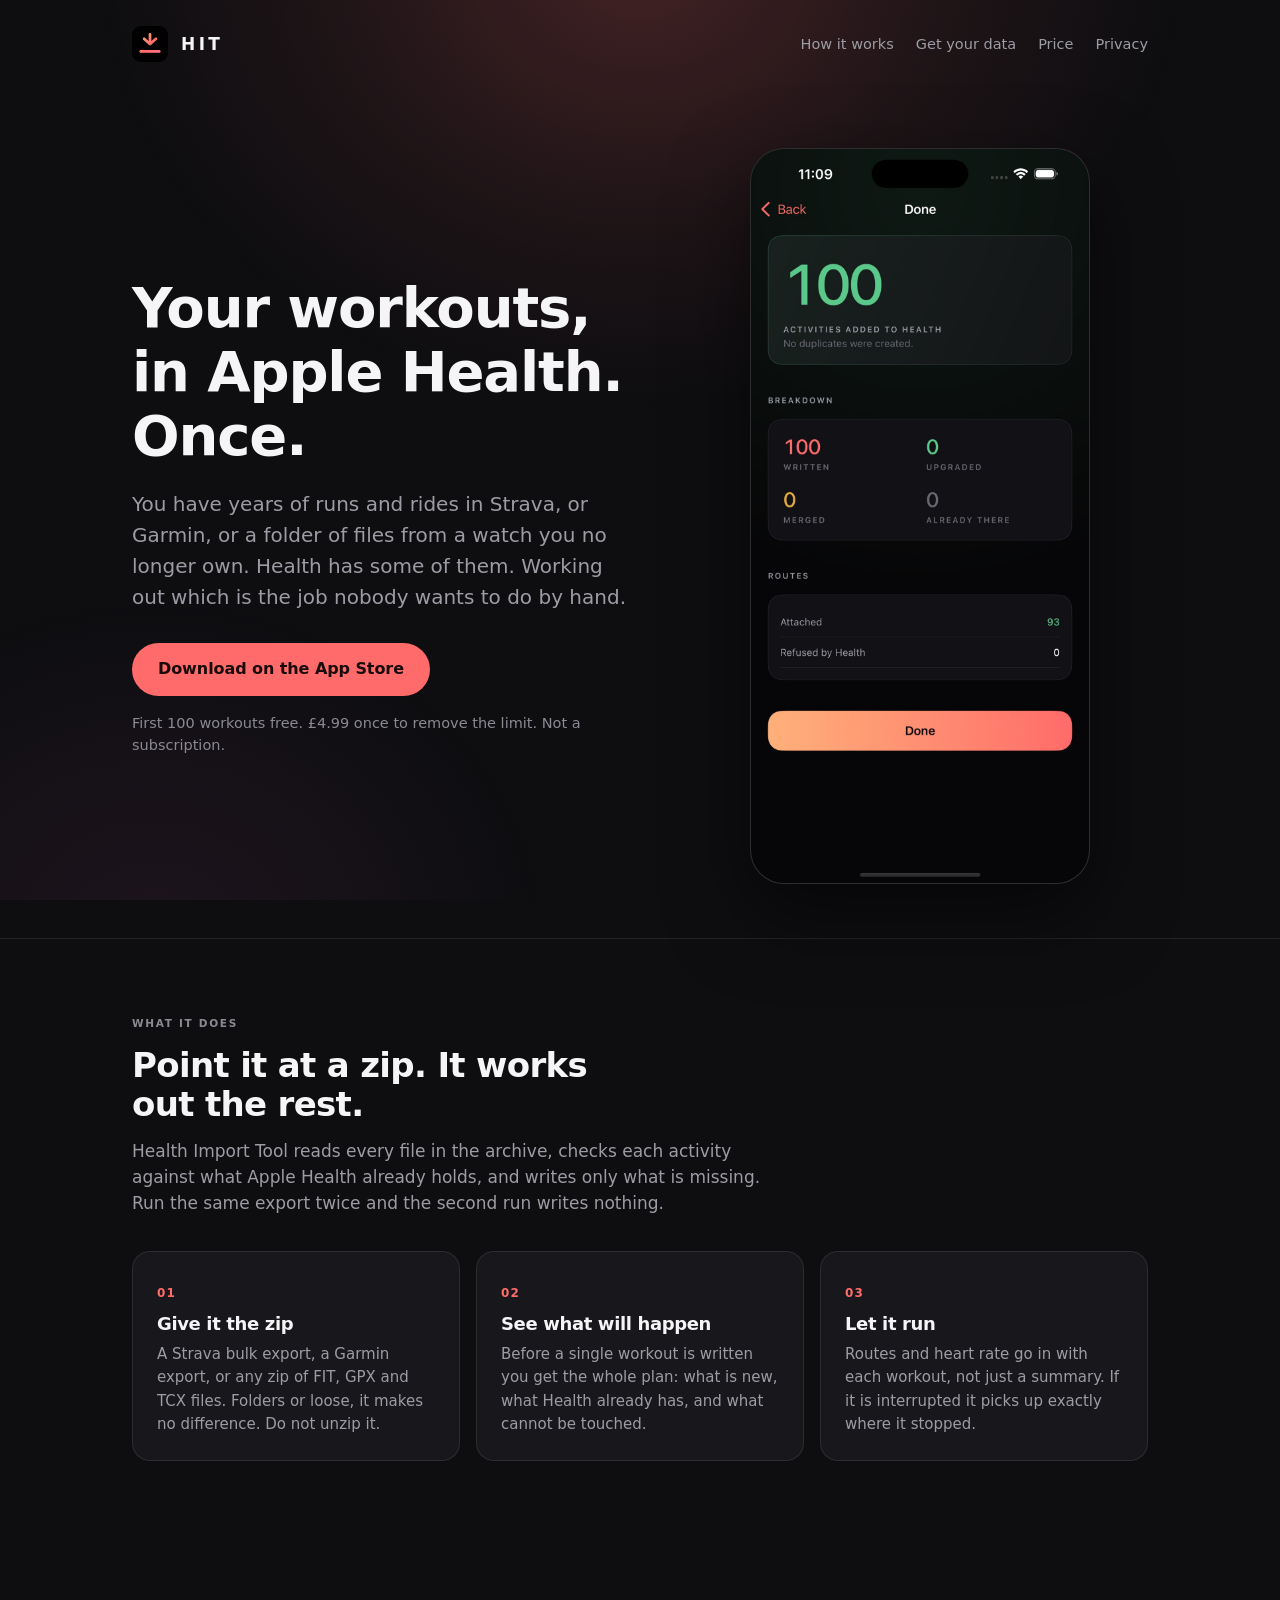
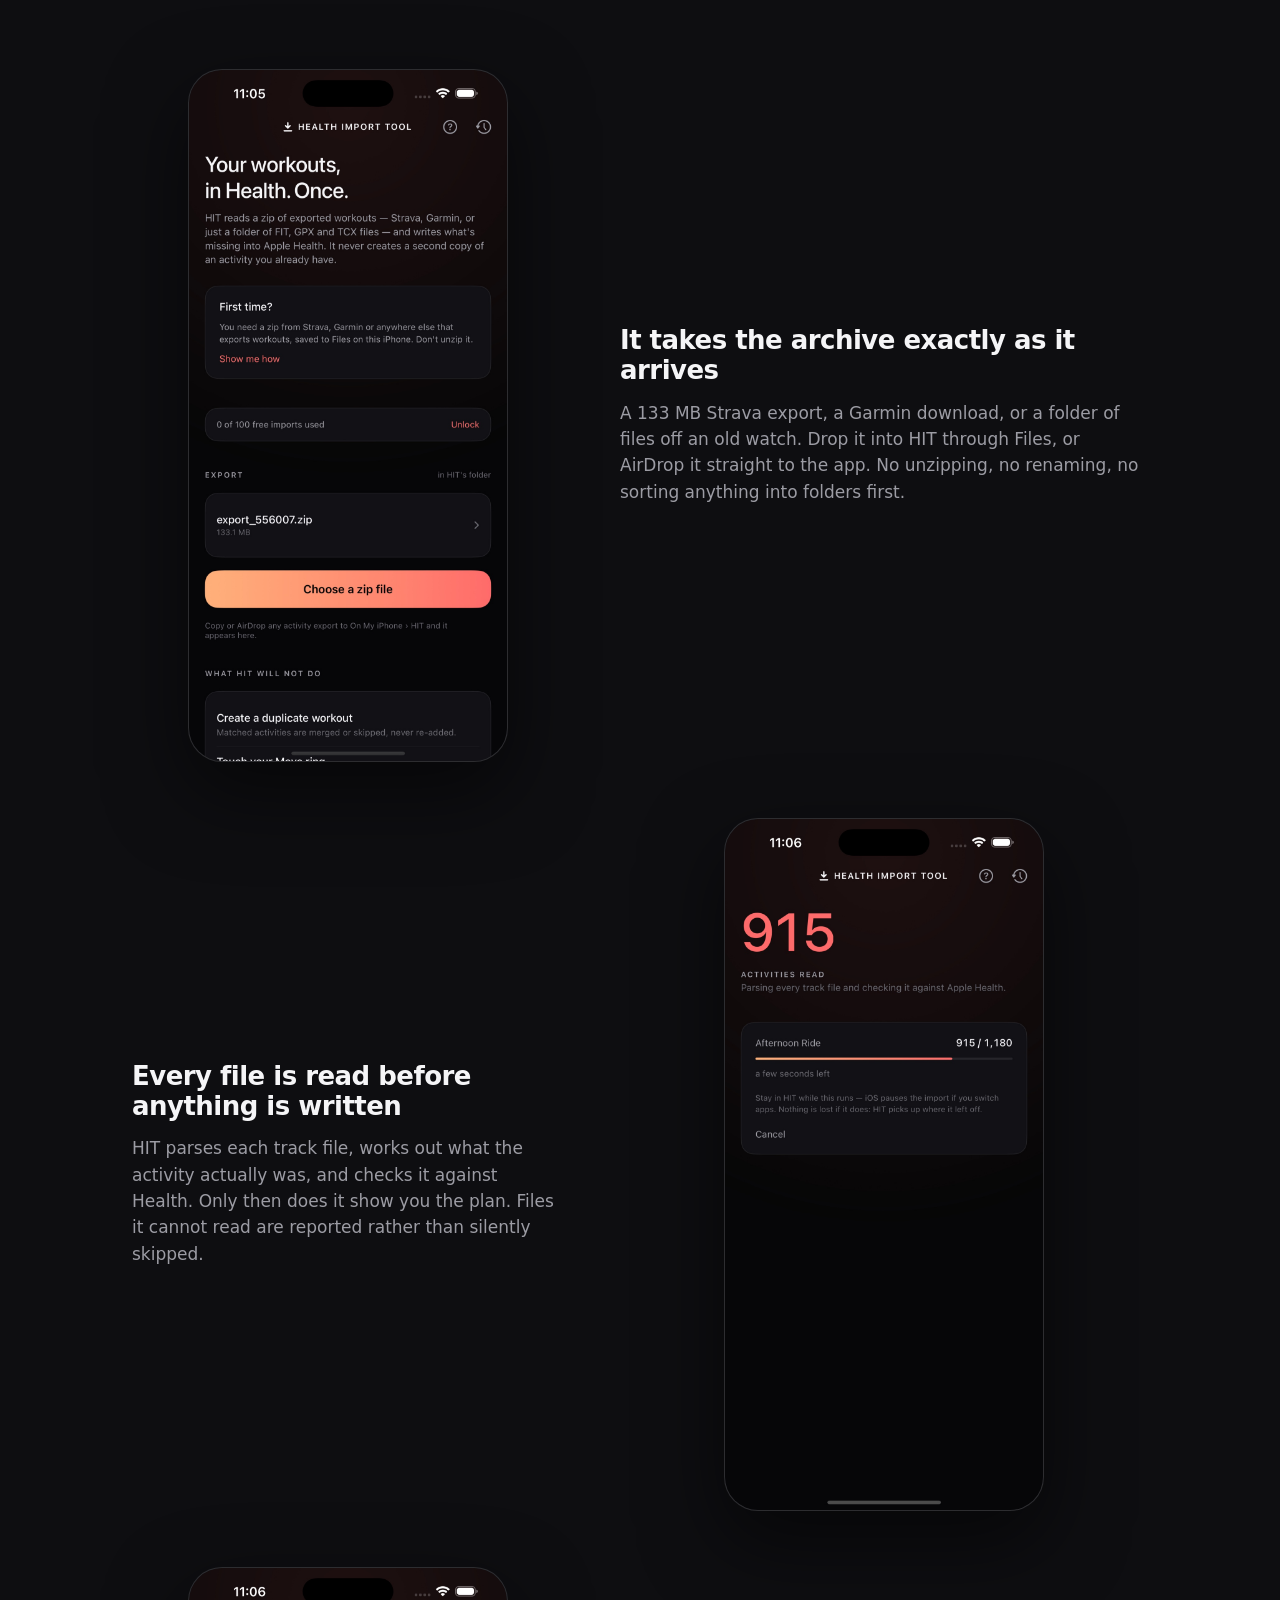
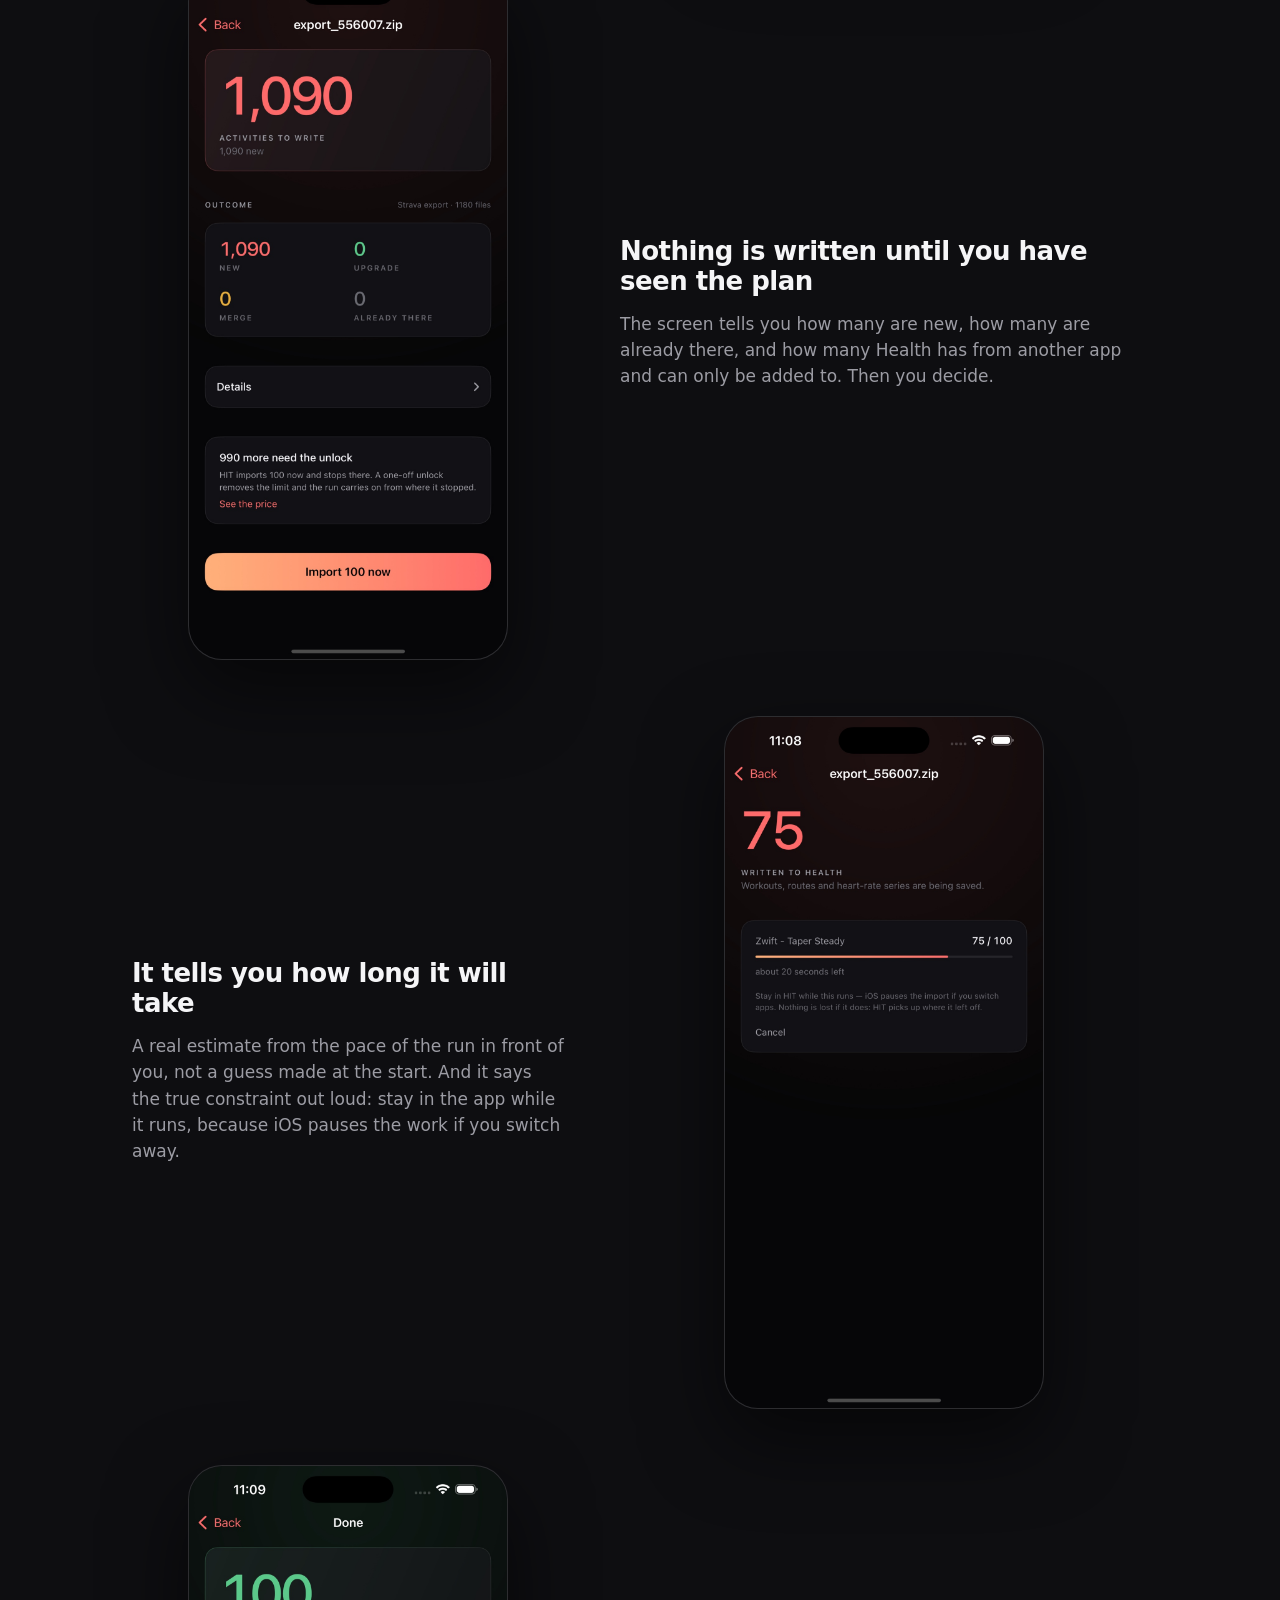
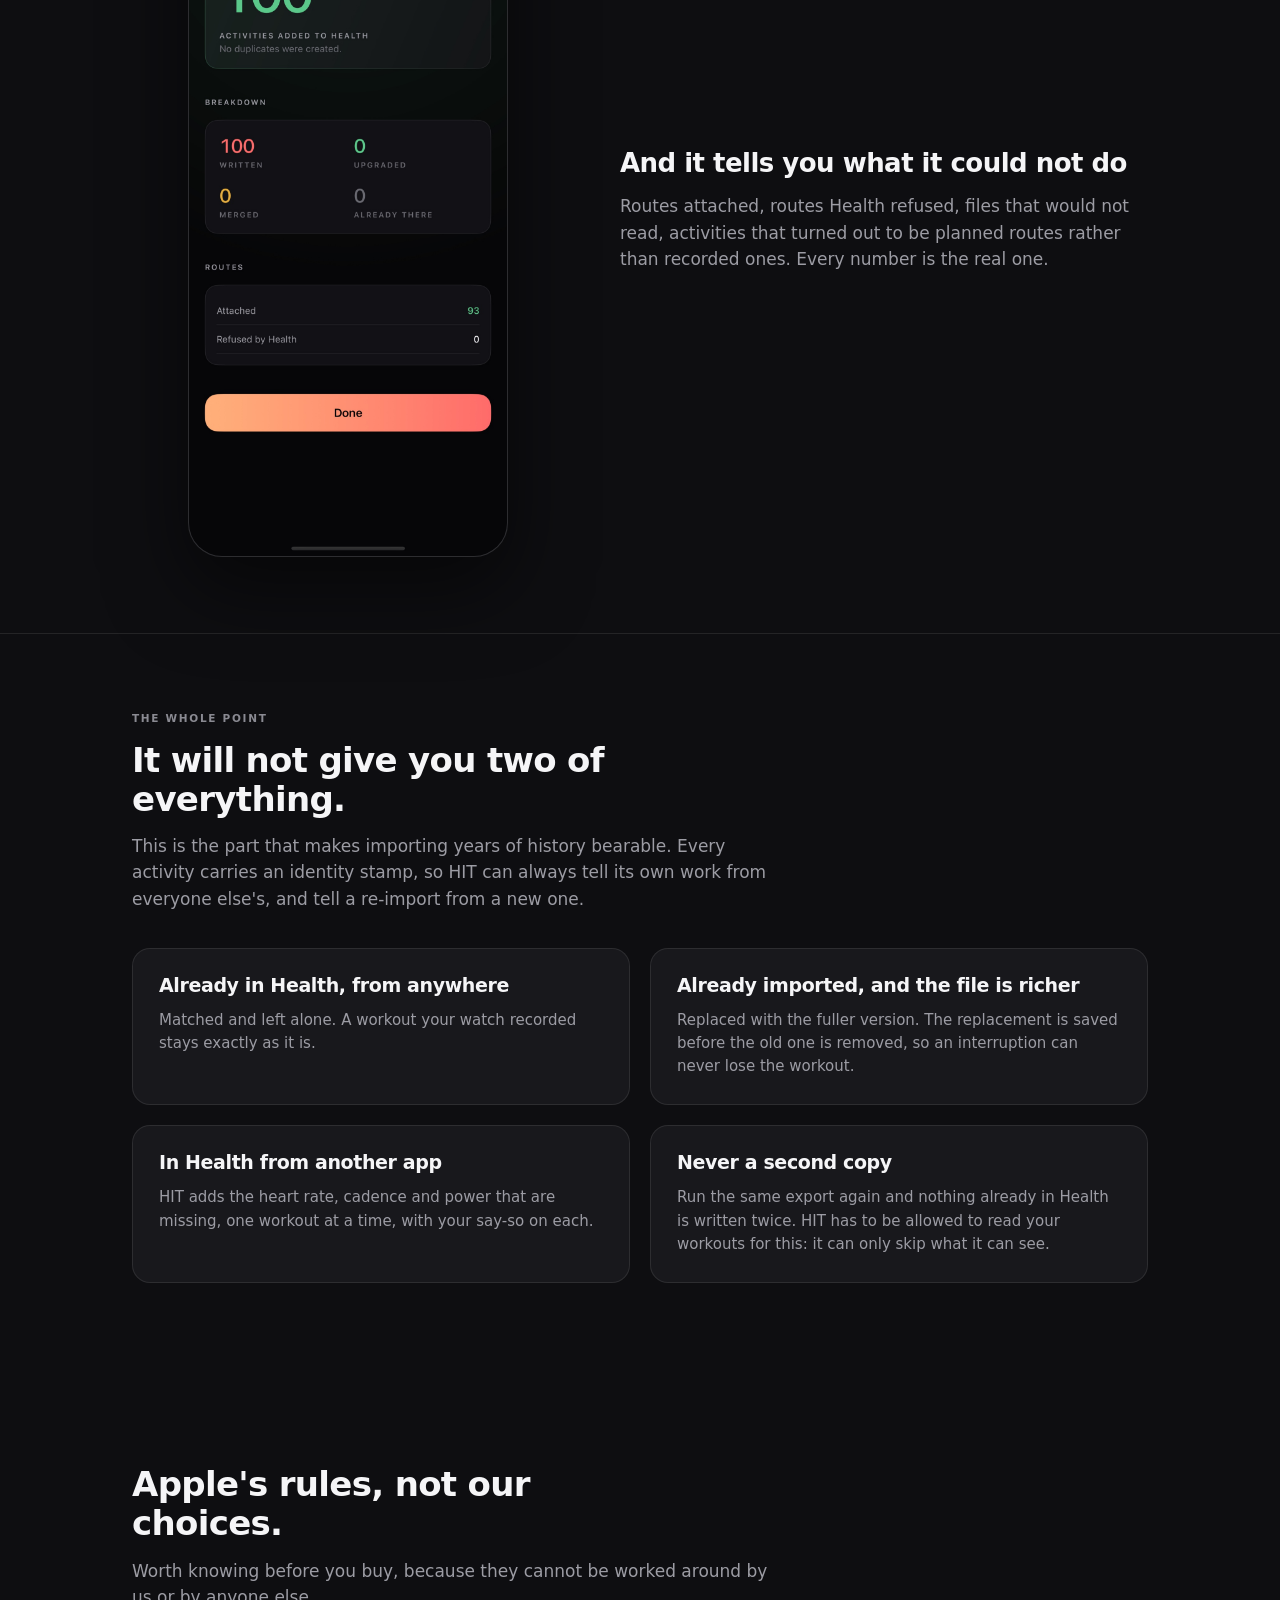
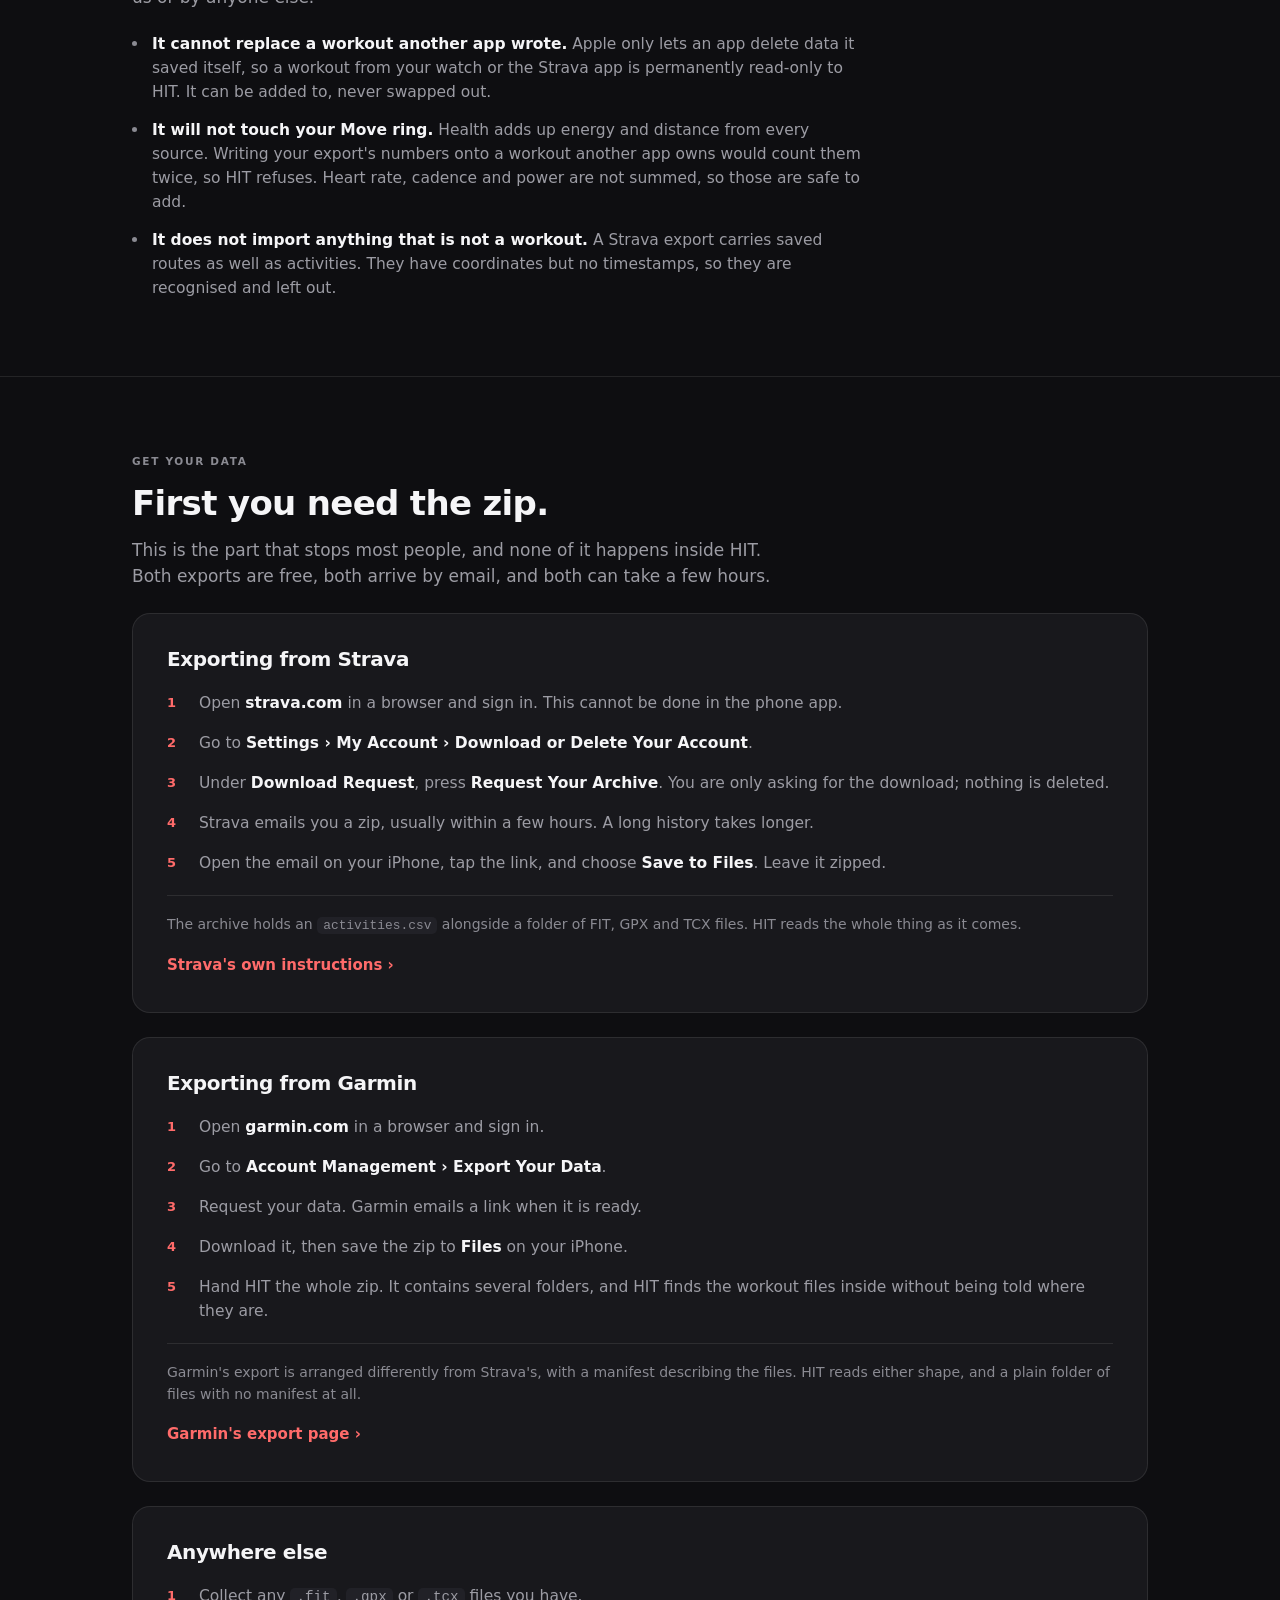
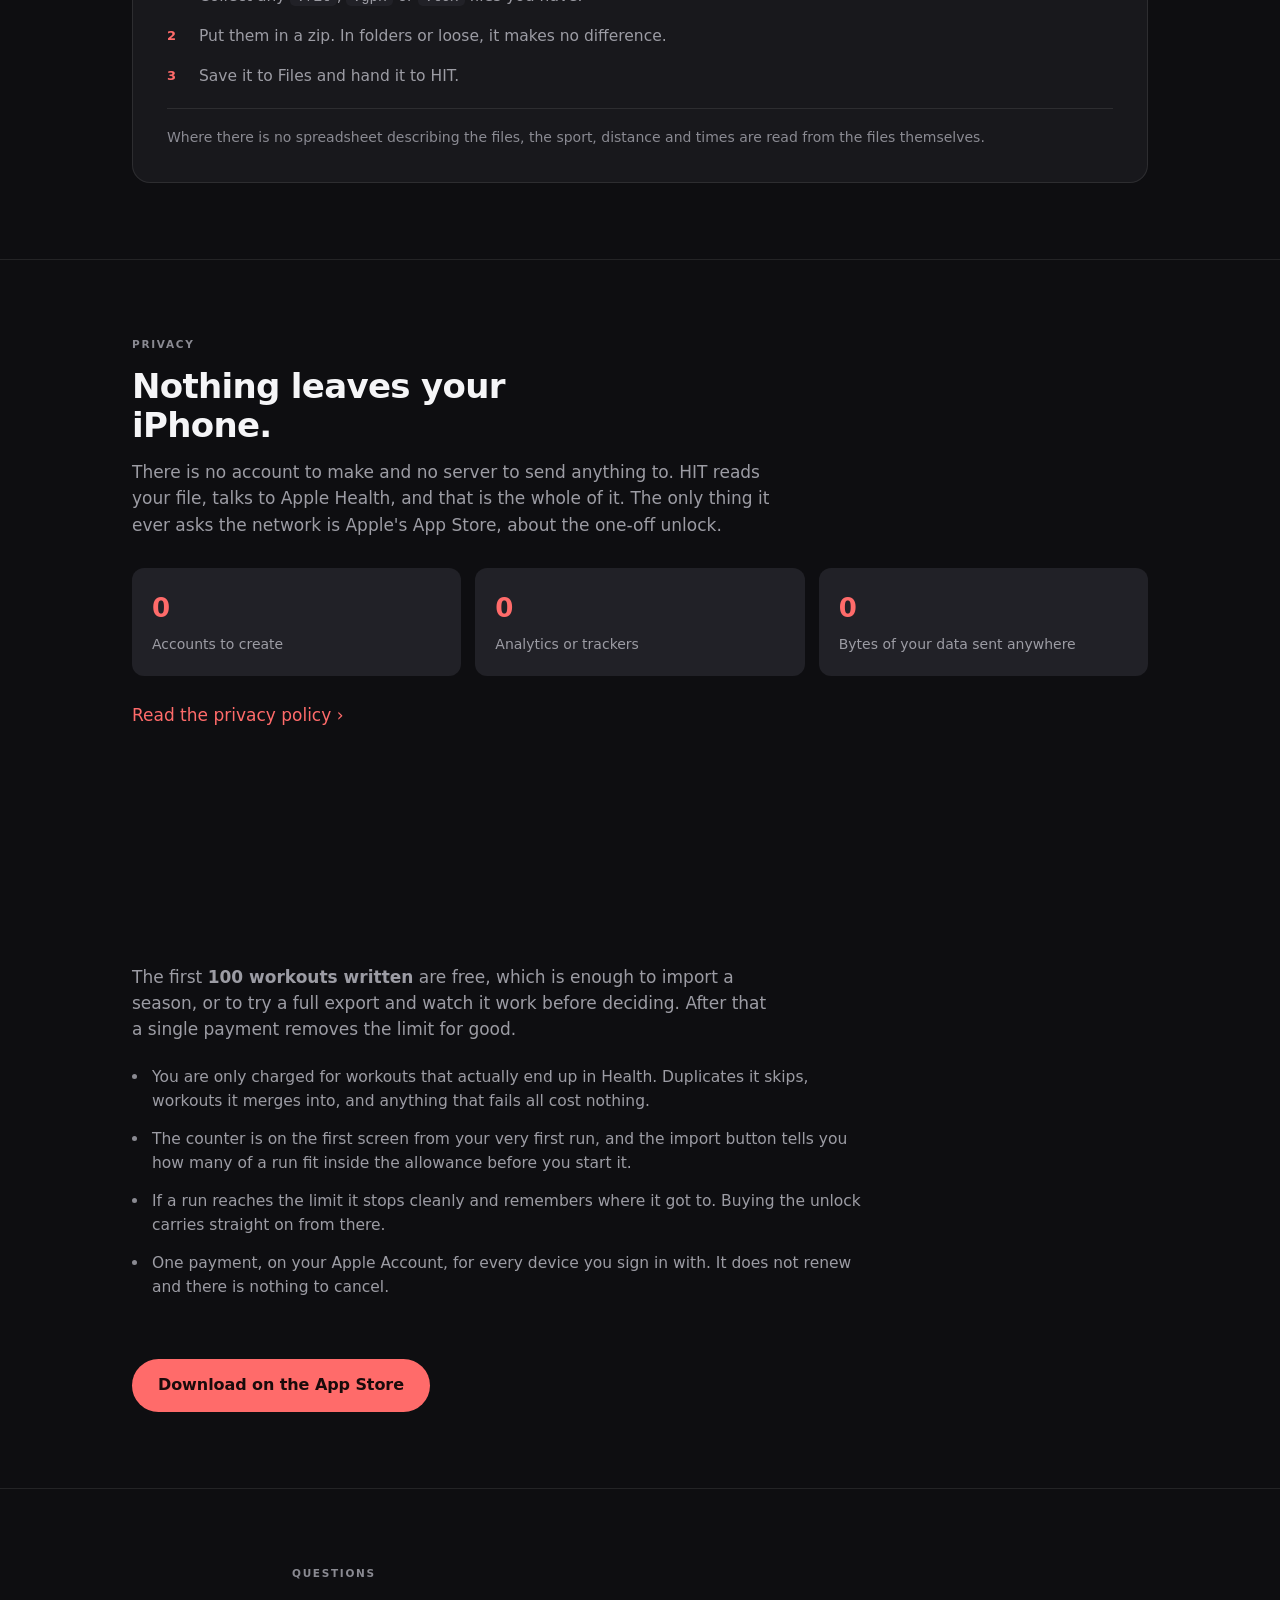
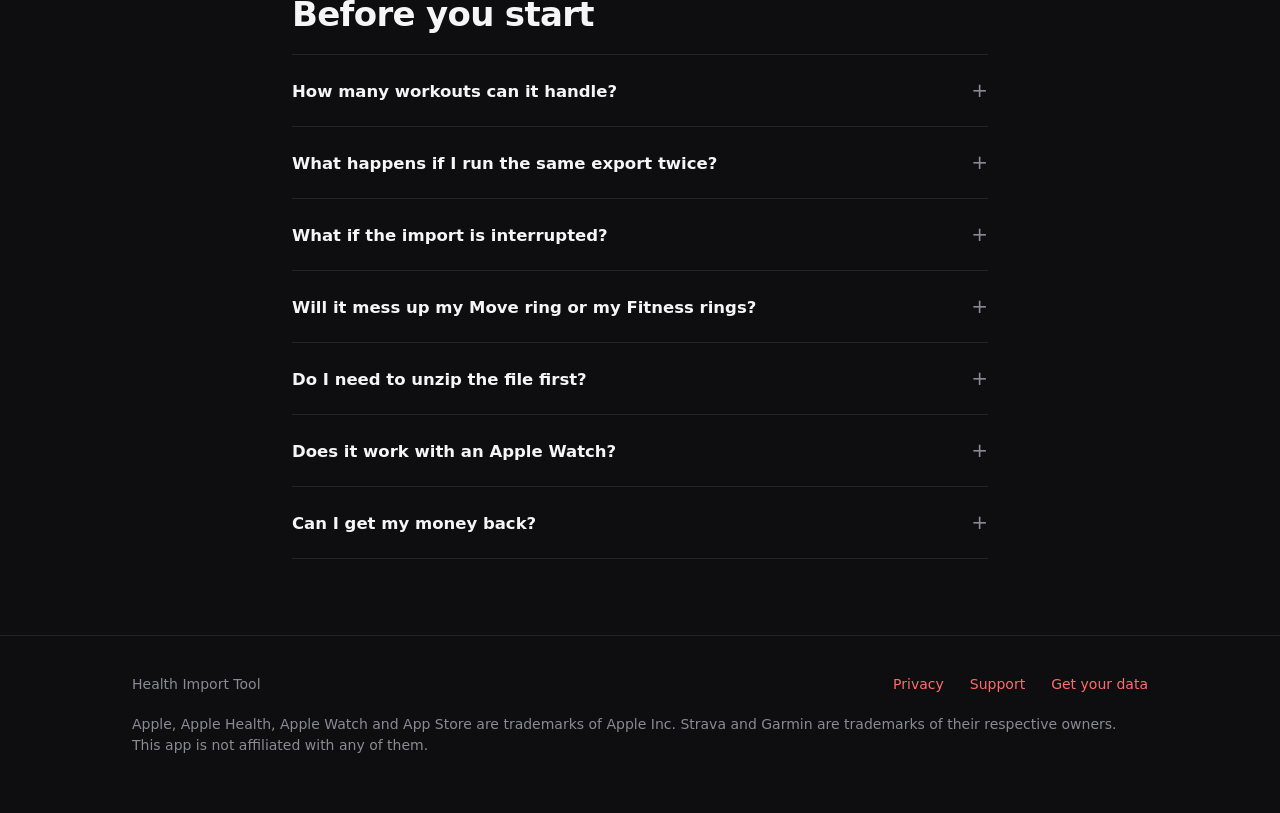
==== commit c5110190: "Say only what the shipped app does Cadence and power are added only when merging into another app's " ====
--- a/index.html
+++ b/index.html
@@ -95,7 +95,7 @@
           Health already has, and what cannot be touched.</p></div>
       <div class="step reveal" data-delay="2"><p class="n">03</p>
         <h3>Let it run</h3>
-        <p>Routes, heart rate, cadence and power go in with each workout. If it is
+        <p>Routes and heart rate go in with each workout, not just a summary. If it is
           interrupted it picks up exactly where it stopped.</p></div>
     </div>
   </div>
@@ -200,7 +200,8 @@
       </div>
       <div class="feature reveal" data-delay="3">
         <h3>Never a second copy</h3>
-        <p>There is no case in which running the same export twice produces two workouts.</p>
+        <p>Run the same export again and nothing already in Health is written twice. HIT has
+          to be allowed to read your workouts for this: it can only skip what it can see.</p>
       </div>
     </div>
   </div>
@@ -299,8 +300,8 @@
     <h2 class="reveal">Nothing leaves your iPhone.</h2>
     <p class="intro reveal" data-delay="1">There is no account to make and no server to send
       anything to. HIT reads your file, talks to Apple Health, and that is the whole of it.
-      The only network request it ever makes is to Apple's App Store, and only when you open
-      the purchase screen.</p>
+      The only thing it ever asks the network is Apple's App Store, about the one-off
+      unlock.</p>
     <div class="facts">
       <div class="fact reveal"><strong>0</strong><span>Accounts to create</span></div>
       <div class="fact reveal" data-delay="1"><strong>0</strong><span>Analytics or trackers</span></div>
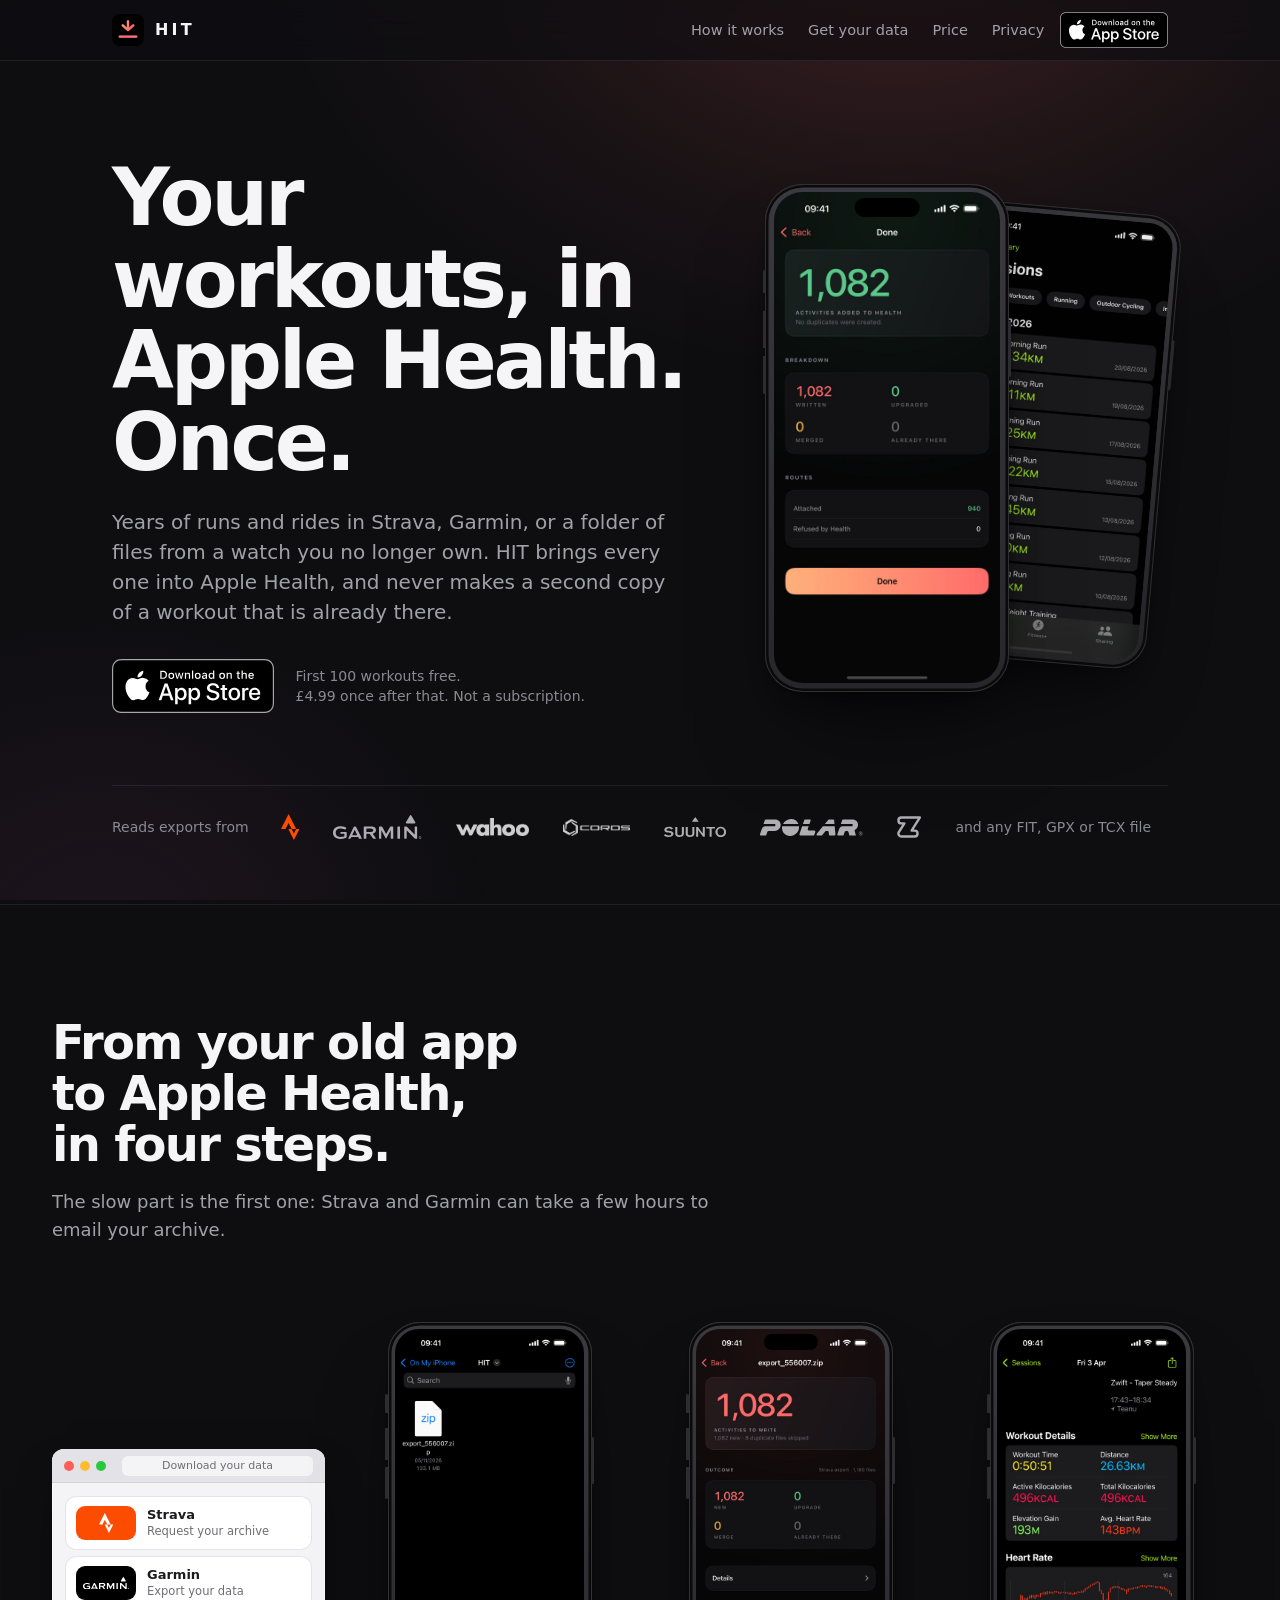
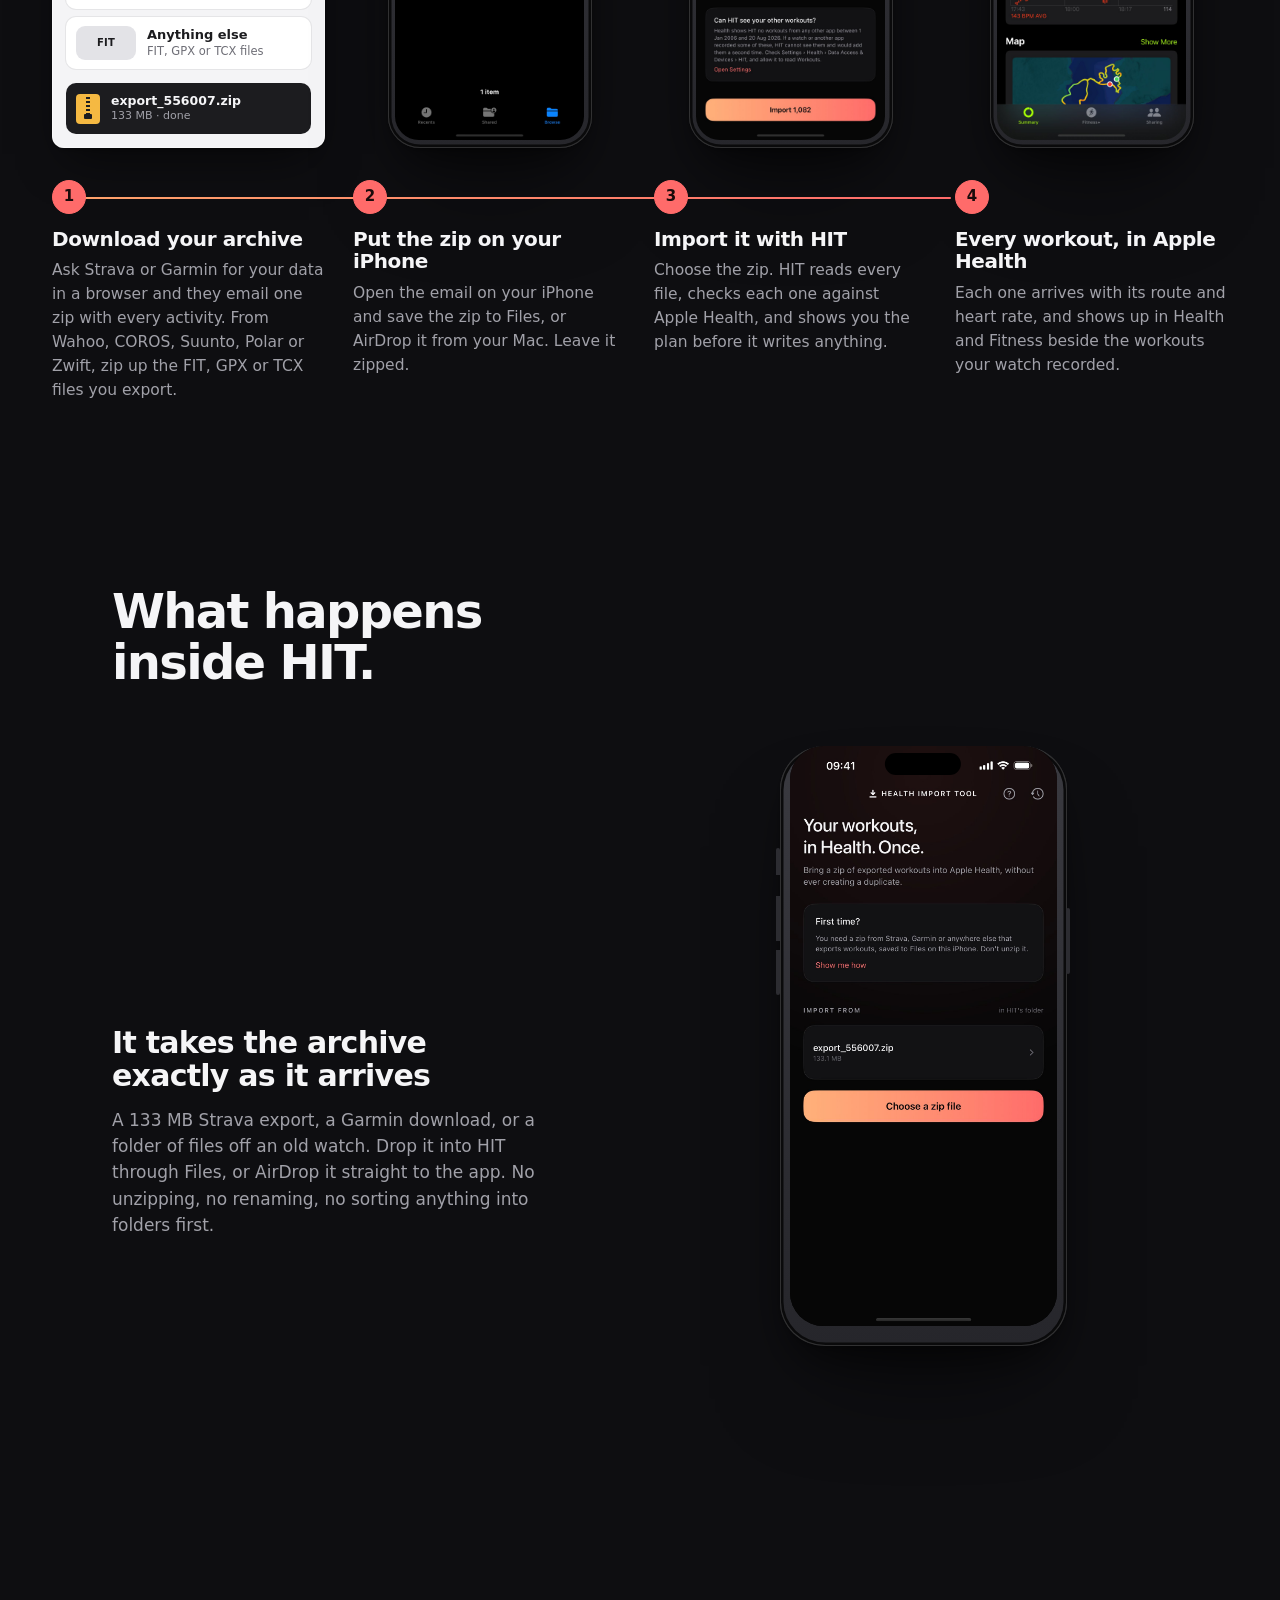
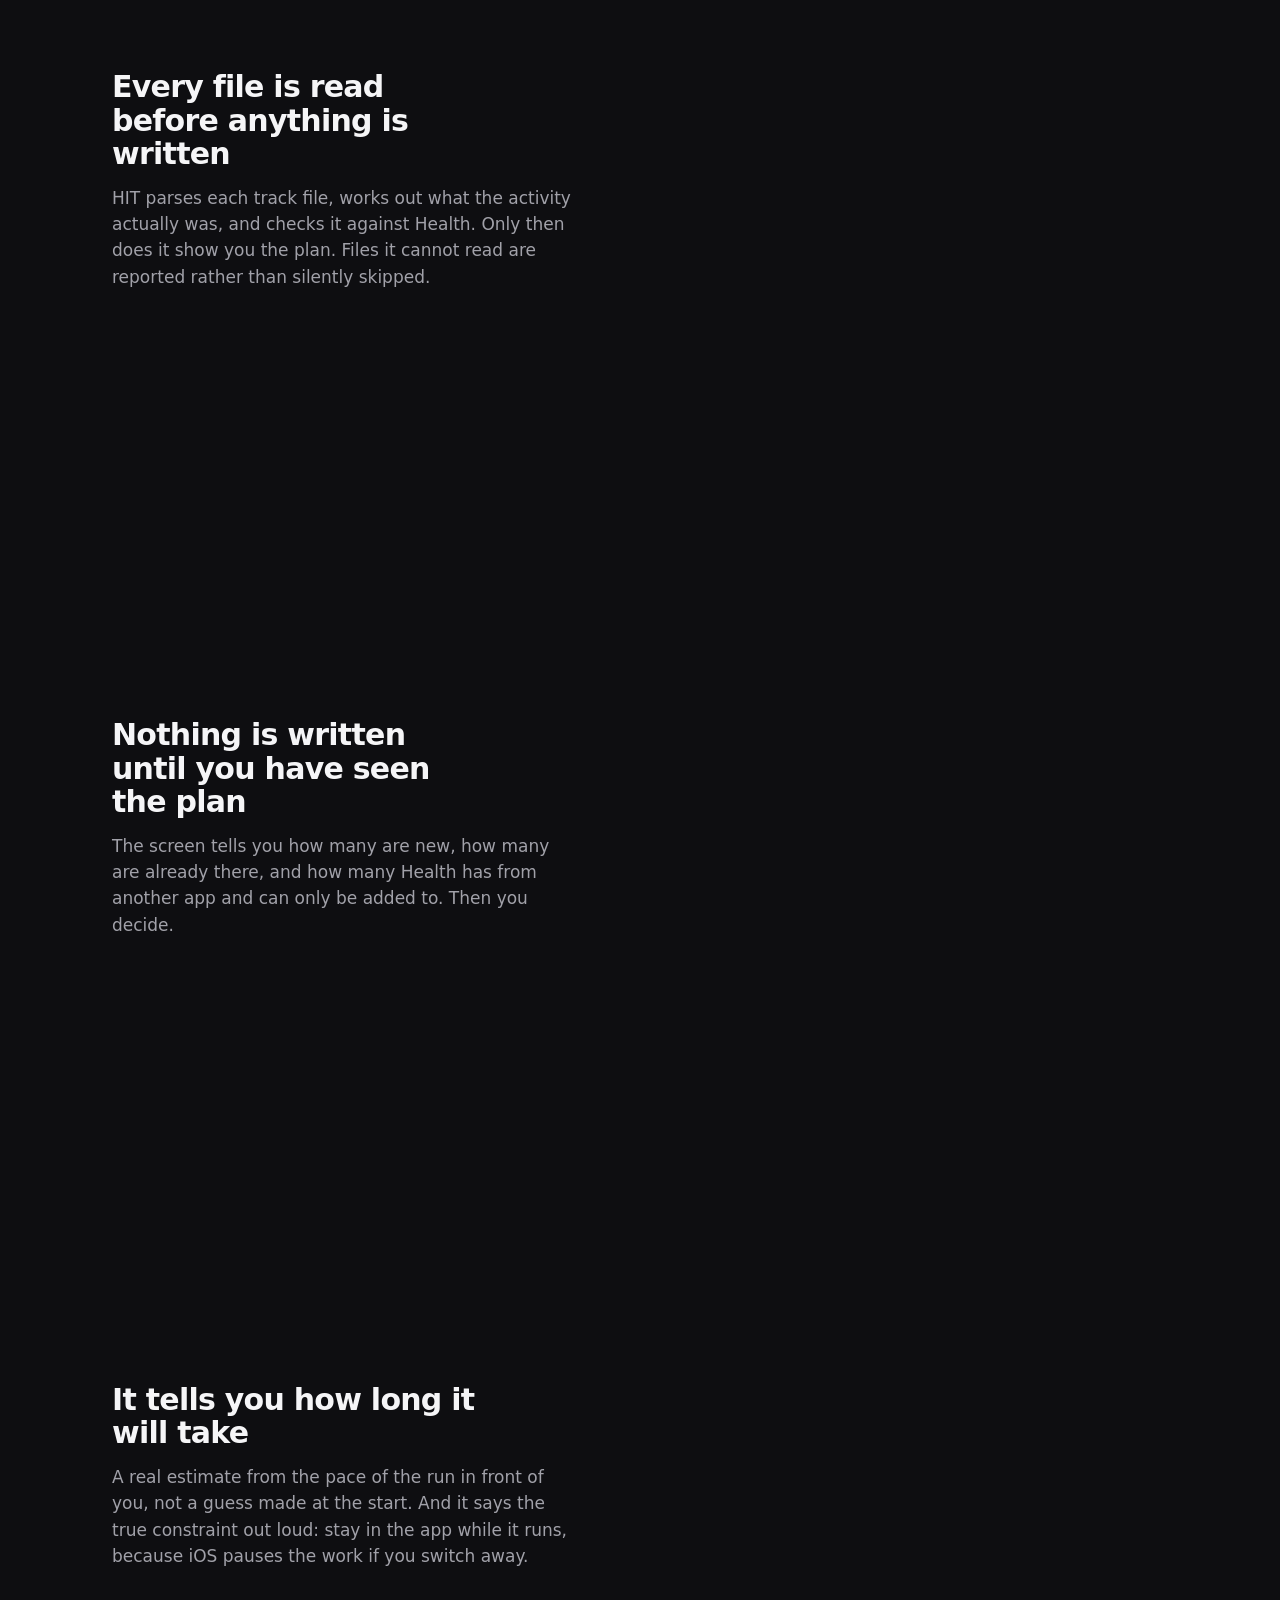
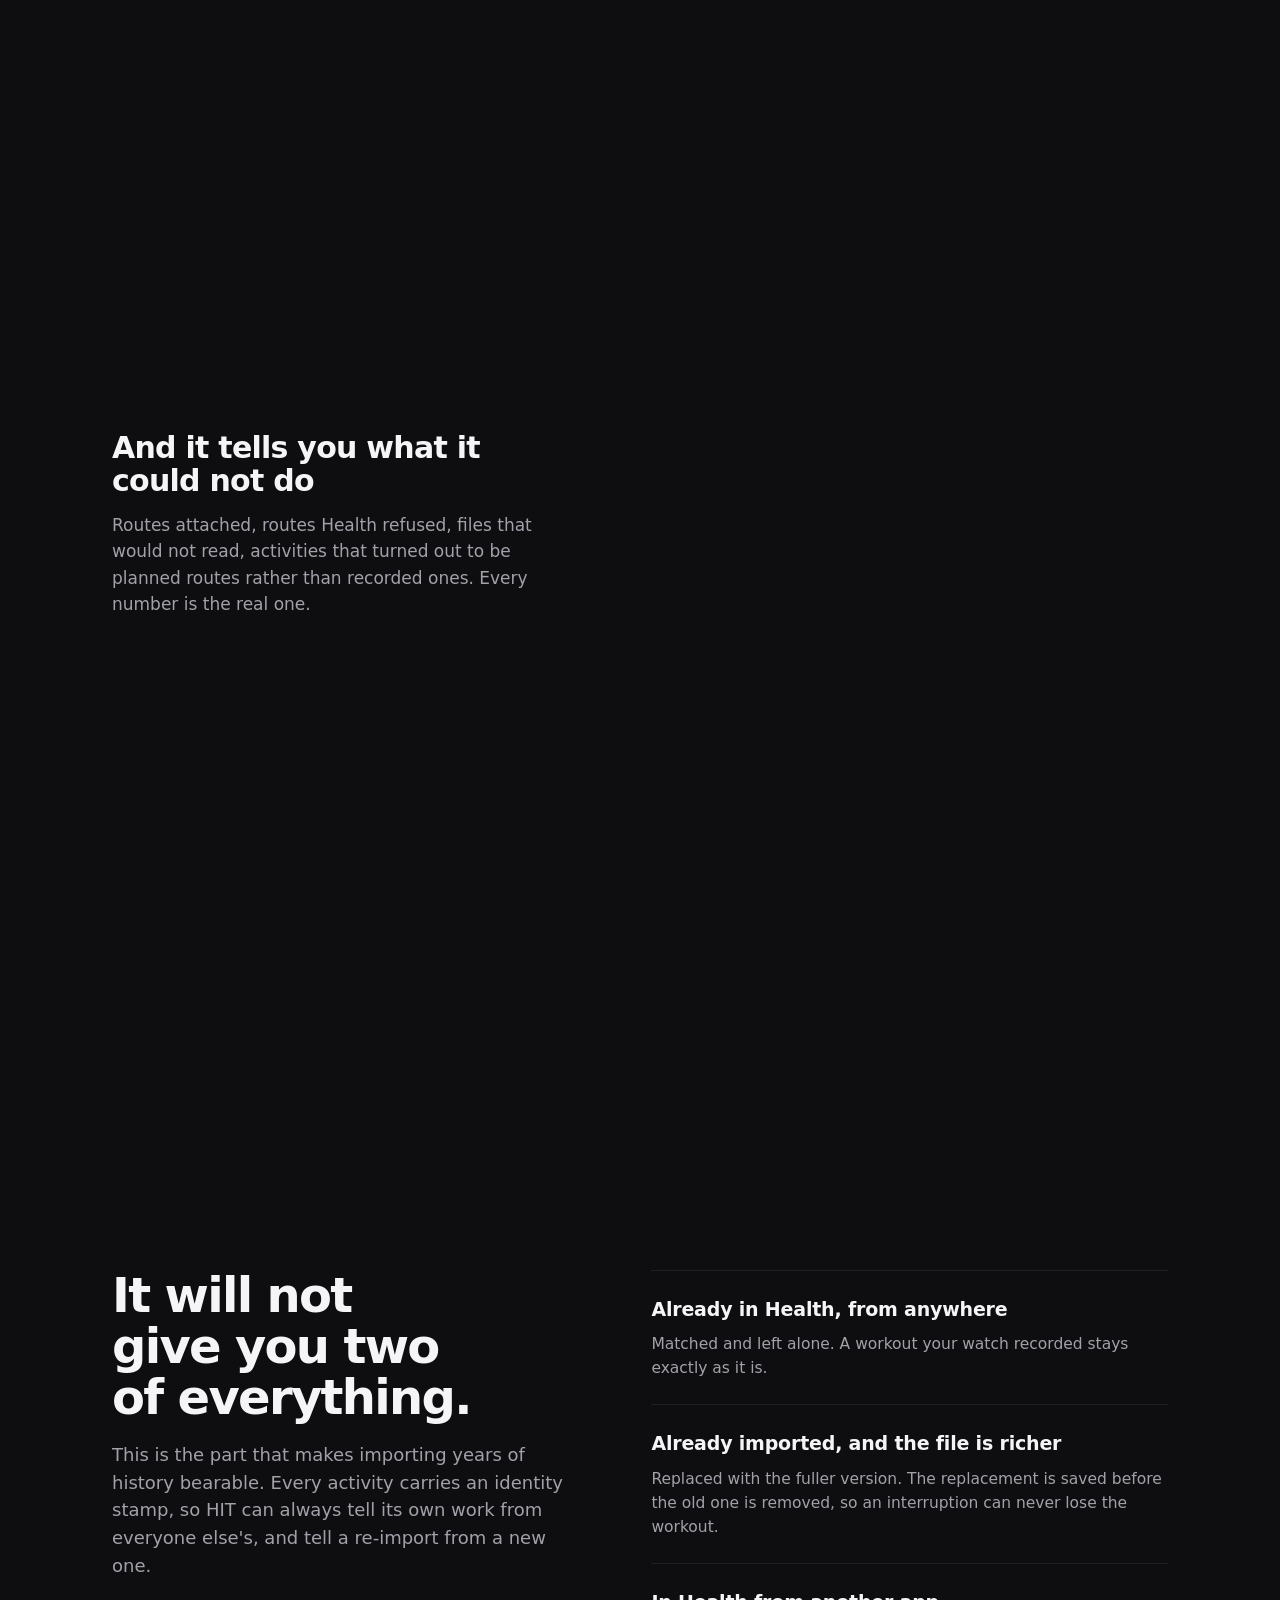
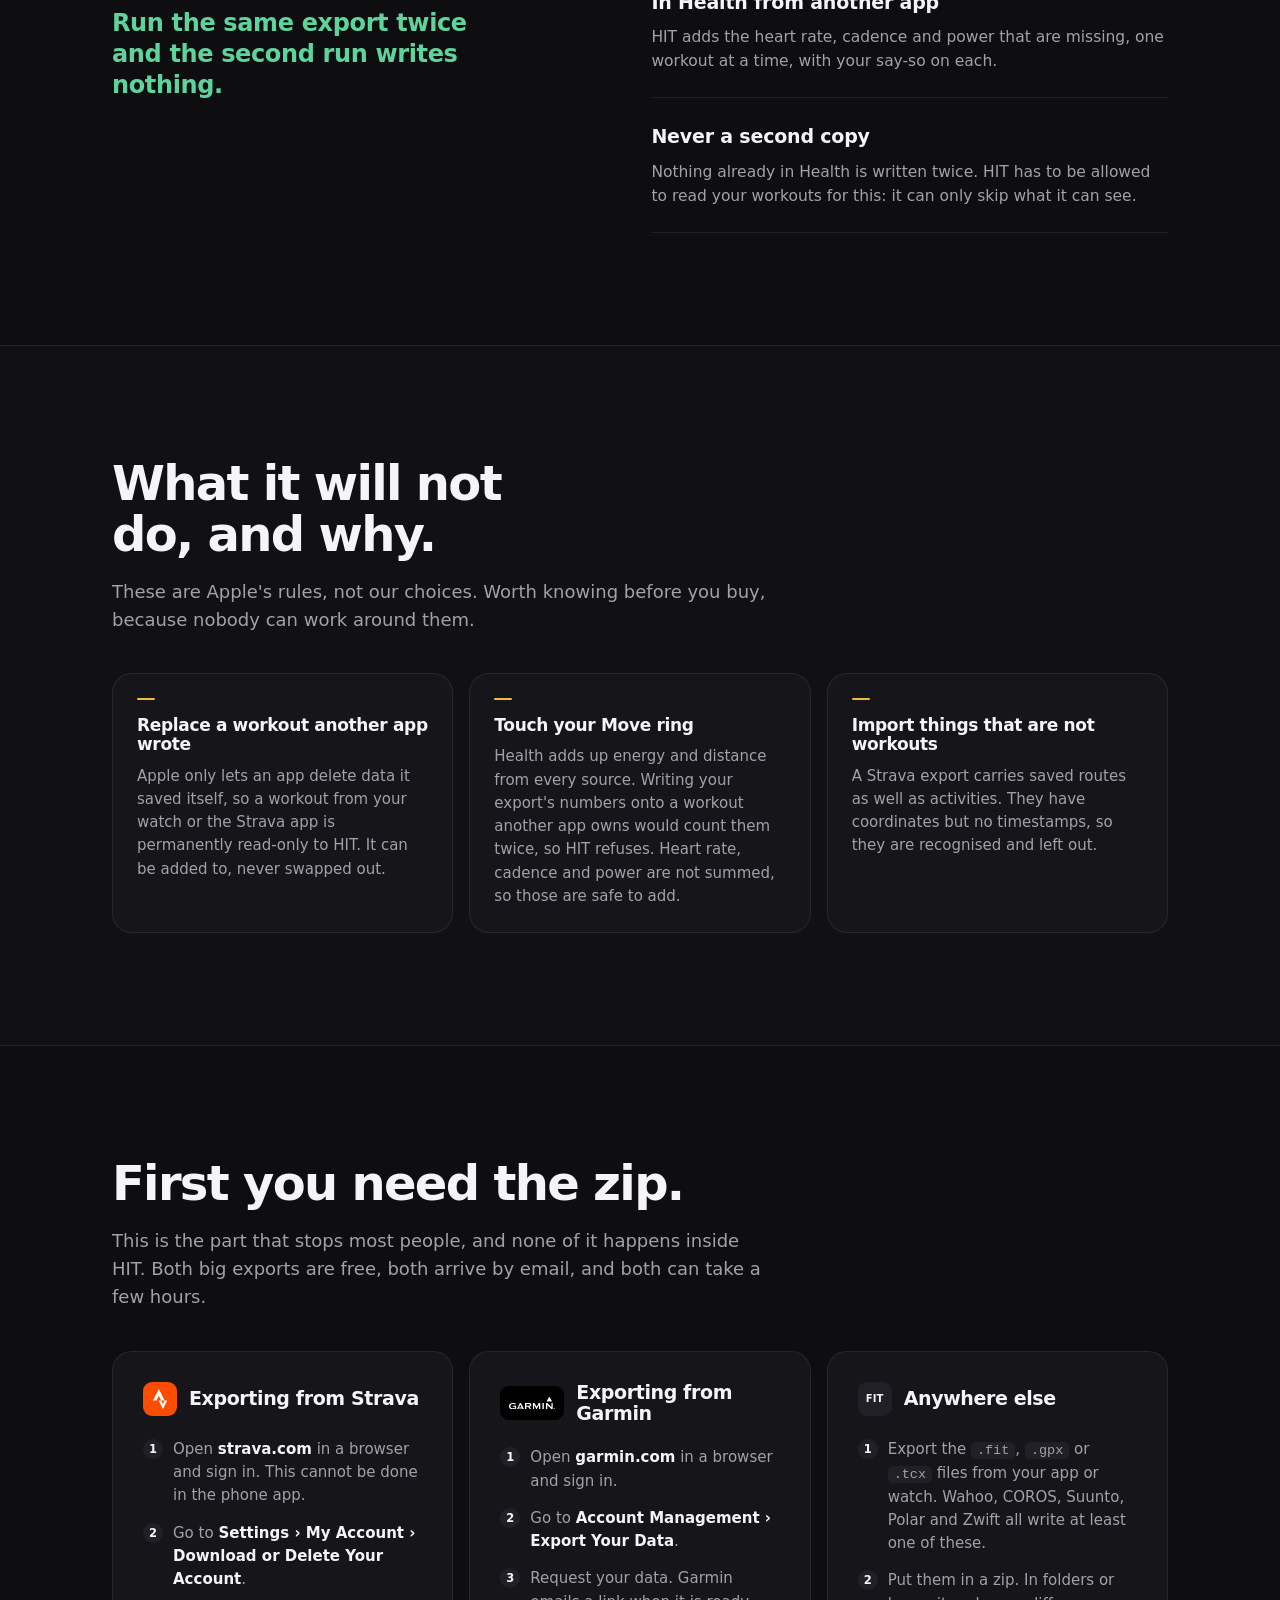
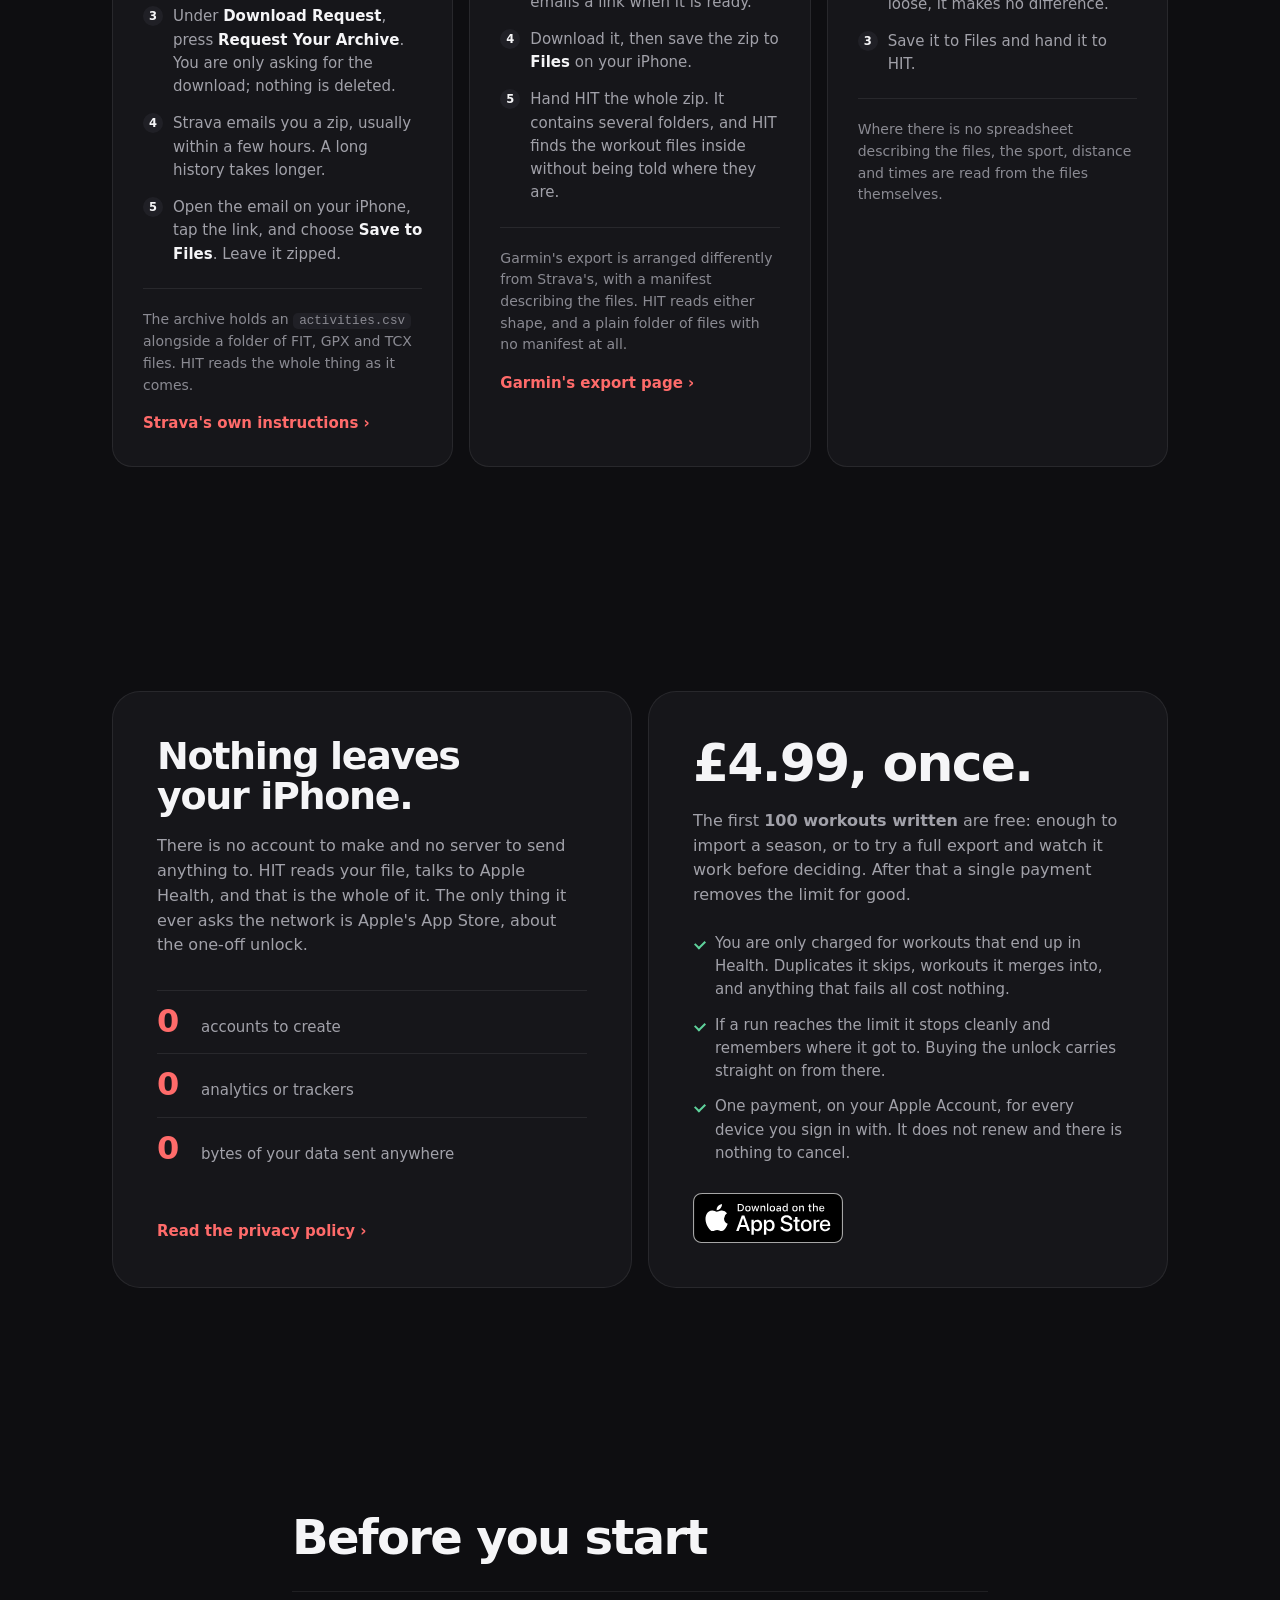
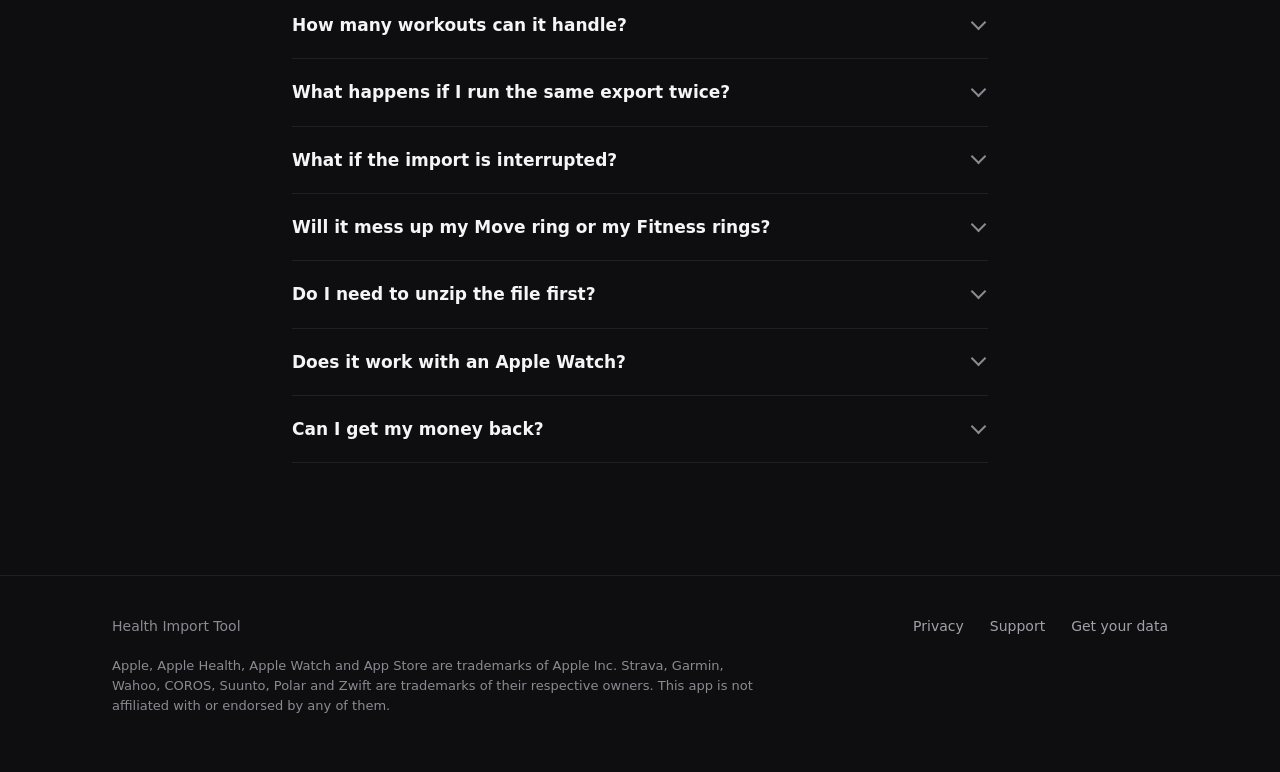
==== commit 5a05c1d3: "Show the whole trip from your old app to Apple Health A four-step flow (download the archive, put th" ====
--- a/index.html
+++ b/index.html
@@ -39,78 +39,168 @@
 <header class="site">
   <div class="wrap">
     <div class="bar">
-      <div class="brand">
-        <img src="assets/icon-1024.png" alt="" width="36" height="36">
+      <a class="brand" href="./">
+        <img src="assets/icon-1024.png" alt="" width="32" height="32">
         <span>HIT</span>
-      </div>
+      </a>
       <nav>
         <a href="#how">How it works</a>
         <a href="#export">Get your data</a>
         <a href="#price">Price</a>
         <a href="privacy/">Privacy</a>
       </nav>
+      <a class="store-mini" href="https://apps.apple.com/gb/app/health-import-tool/id6809584040">
+        <img src="assets/brands/app-store-badge.svg" alt="Download on the App Store" width="120" height="40"></a>
     </div>
   </div>
 </header>
 
+<!-- ─────────────────────────────  Hero  ───────────────────────────────── -->
 <div class="hero">
   <div class="wrap">
     <div class="hero-grid">
-      <div class="fade">
-        <h1>Your workouts, in Apple Health. Once.</h1>
-        <p class="lede">You have years of runs and rides in Strava, or Garmin, or a folder of
-          files from a watch you no longer own. Health has some of them. Working out which is
-          the job nobody wants to do by hand.</p>
-        <a class="cta-store" href="https://apps.apple.com/gb/app/health-import-tool/id6809584040">Download on the App Store</a>
-        <p class="price-line">First 100 workouts free. £4.99 once to remove the limit.
-          Not a subscription.</p>
-      </div>
-      <div class="phone drift fade" aria-hidden="false">
-        <img fetchpriority="high" decoding="async" src="screenshots/05-done.jpg" width="1020" height="2216"
-             alt="Health Import Tool after an import: 100 activities added to Health, no duplicates created, 93 routes attached.">
-      </div>
+      <div class="hero-copy fade">
+        <h1>Your workouts, in Apple&nbsp;Health. Once.</h1>
+        <p class="lede">Years of runs and rides in Strava, Garmin, or a folder of files from a
+          watch you no longer own. HIT brings every one into Apple Health, and never makes a
+          second copy of a workout that is already there.</p>
+        <div class="cta-row">
+          <a class="store" href="https://apps.apple.com/gb/app/health-import-tool/id6809584040">
+            <img src="assets/brands/app-store-badge.svg" alt="Download on the App Store" width="162" height="54"></a>
+          <p class="price-line">First 100 workouts free.<br>£4.99 once after that. Not a subscription.</p>
+        </div>
+      </div>
+
+      <div class="hero-devices fade" data-delay="1">
+        <figure class="device back">
+          <div class="screen"><img decoding="async" src="screenshots/fitness-workouts.jpg" width="1020" height="2216"
+               alt="The Fitness app listing imported runs, by date and distance."></div>
+        </figure>
+        <figure class="device front">
+          <div class="screen"><img decoding="async" fetchpriority="high" src="screenshots/hit-done.jpg" width="1020" height="2216"
+               alt="Health Import Tool after an import: 1,082 activities added to Health, no duplicates created."></div>
+        </figure>
+      </div>
+    </div>
+
+    <div class="sources fade" data-delay="2">
+      <p>Reads exports from</p>
+      <ul class="logo-row" role="list">
+        <li><svg class="logo strava" viewBox="0 0 17.074 24" role="img" aria-label="Strava"><use href="assets/brands/logos.svg#strava"/></svg></li>
+        <li><svg class="logo garmin" viewBox="0 0 24 6.508" role="img" aria-label="Garmin"><use href="assets/brands/logos.svg#garmin"/></svg></li>
+        <li><img class="logo wahoo" src="assets/brands/wahoo.png" alt="Wahoo" width="200" height="49"></li>
+        <li><img class="logo coros" src="assets/brands/coros.png" alt="COROS" width="320" height="81"></li>
+        <li><svg class="logo suunto" viewBox="0 0 1841.422 593.069" role="img" aria-label="Suunto"><use href="assets/brands/logos.svg#suunto"/></svg></li>
+        <li><svg class="logo polar" viewBox="0 0 724.862 119.969" role="img" aria-label="Polar"><use href="assets/brands/logos.svg#polar"/></svg></li>
+        <li><svg class="logo zwift" viewBox="0 0 20.4 18.4" role="img" aria-label="Zwift"><use href="assets/brands/logos.svg#zwift"/></svg></li>
+        <li class="files">and any FIT, GPX or TCX file</li>
+      </ul>
     </div>
   </div>
 </div>
 
-<hr class="rule">
-
-<!-- ─────────────────────────────  What it does  ───────────────────────── -->
-<section id="how">
-  <div class="wrap">
-    <p class="eyebrow reveal">What it does</p>
-    <h2 class="reveal">Point it at a zip. It works out the rest.</h2>
-    <p class="intro reveal" data-delay="1">Health Import Tool reads every file in the archive,
-      checks each activity against what Apple Health already holds, and writes only what is
-      missing. Run the same export twice and the second run writes nothing.</p>
-
-    <div class="steps">
-      <div class="step reveal"><p class="n">01</p>
-        <h3>Give it the zip</h3>
-        <p>A Strava bulk export, a Garmin export, or any zip of FIT, GPX and TCX files.
-          Folders or loose, it makes no difference. Do not unzip it.</p></div>
-      <div class="step reveal" data-delay="1"><p class="n">02</p>
-        <h3>See what will happen</h3>
-        <p>Before a single workout is written you get the whole plan: what is new, what
-          Health already has, and what cannot be touched.</p></div>
-      <div class="step reveal" data-delay="2"><p class="n">03</p>
-        <h3>Let it run</h3>
-        <p>Routes and heart rate go in with each workout, not just a summary. If it is
-          interrupted it picks up exactly where it stopped.</p></div>
-    </div>
-  </div>
-</section>
-
-<!-- ─────────────────────────────  The bands  ──────────────────────────── -->
-<section>
-  <div class="wrap">
+<!-- ─────────────────────────────  The flow  ─────────────────────────────
+     A real sequence, so it is numbered. The track behind the numbers fills
+     once, left to right, when the row is reached: the page's one moment. -->
+<section id="how" class="flow-section">
+  <div class="wrap wide">
+    <h2 class="reveal">From your old app to Apple Health, in four steps.</h2>
+    <p class="intro reveal" data-delay="1">The slow part is the first one: Strava and Garmin can
+      take a few hours to email your archive.</p>
+
+    <ol class="flow reveal" role="list">
+      <li class="stage">
+        <div class="visual">
+          <div class="browser" role="img" aria-label="A browser window: request the archive from Strava or Garmin, or collect FIT, GPX and TCX files, and export_556007.zip, 133 MB, downloads.">
+            <div class="browser-bar"><i></i><i></i><i></i><span>Download your data</span></div>
+            <div class="browser-body">
+              <div class="src"><span class="tile strava-tile"><svg viewBox="0 0 17.074 24"><use href="assets/brands/logos.svg#strava"/></svg></span>
+                <span class="src-text"><b>Strava</b>Request your archive</span></div>
+              <div class="src"><span class="tile garmin-tile"><svg viewBox="0 0 24 6.508"><use href="assets/brands/logos.svg#garmin"/></svg></span>
+                <span class="src-text"><b>Garmin</b>Export your data</span></div>
+              <div class="src"><span class="tile file-tile">FIT</span>
+                <span class="src-text"><b>Anything else</b>FIT, GPX or TCX files</span></div>
+              <div class="download">
+                <span class="zip"></span>
+                <span class="dl-name">export_556007.zip<small>133 MB · done</small></span>
+              </div>
+            </div>
+          </div>
+        </div>
+        <div class="stage-text">
+          <span class="n">1</span>
+          <h3>Download your archive</h3>
+          <p>Ask Strava or Garmin for your data in a browser and they email one zip with every
+            activity. From Wahoo, COROS, Suunto, Polar or Zwift, zip up the FIT, GPX or TCX
+            files you export.</p>
+        </div>
+      </li>
+
+      <li class="stage">
+        <div class="visual">
+          <figure class="device sm">
+            <div class="screen"><img loading="lazy" decoding="async" src="screenshots/files-zip.jpg" width="1020" height="2216"
+                 alt="The Files app on iPhone with export_556007.zip saved in the HIT folder."></div>
+          </figure>
+        </div>
+        <div class="stage-text">
+          <span class="n">2</span>
+          <h3>Put the zip on your iPhone</h3>
+          <p>Open the email on your iPhone and save the zip to Files, or AirDrop it from your
+            Mac. Leave it zipped.</p>
+        </div>
+      </li>
+
+      <li class="stage">
+        <div class="visual">
+          <figure class="device sm">
+            <div class="screen"><img loading="lazy" decoding="async" src="screenshots/hit-plan.jpg" width="1020" height="2216"
+                 alt="Health Import Tool's plan for the zip: 1,082 activities to write, none already there."></div>
+          </figure>
+        </div>
+        <div class="stage-text">
+          <span class="n">3</span>
+          <h3>Import it with HIT</h3>
+          <p>Choose the zip. HIT reads every file, checks each one against Apple Health, and
+            shows you the plan before it writes anything.</p>
+        </div>
+      </li>
+
+      <li class="stage">
+        <div class="visual">
+          <figure class="device sm">
+            <div class="screen"><img loading="lazy" decoding="async" src="screenshots/fitness-workout.jpg" width="1020" height="2216"
+                 alt="The Fitness app showing an imported Zwift ride with its heart rate and route."></div>
+          </figure>
+        </div>
+        <div class="stage-text">
+          <span class="n">4</span>
+          <h3>Every workout, in Apple Health</h3>
+          <p>Each one arrives with its route and heart rate, and shows up in Health and Fitness
+            beside the workouts your watch recorded.</p>
+        </div>
+      </li>
+    </ol>
+  </div>
+</section>
+
+<!-- ─────────────────────────────  A closer look  ──────────────────────── -->
+<section class="closer">
+  <div class="wrap">
+    <h2 class="reveal">What happens inside HIT.</h2>
+
+    <!-- On a wide screen with scripting on, one phone stays put while the
+         words scroll past it, and its screen follows the words. Without the
+         script, or on a phone, each step keeps its own framed capture. -->
+    <div class="story">
+    <div class="story-steps">
 
     <div class="band reveal">
-      <div class="band-shot phone">
-        <img loading="lazy" decoding="async" src="screenshots/01-home.jpg" width="1020" height="2216"
-             alt="The first screen of Health Import Tool, listing a 133 MB Strava export ready to import.">
-      </div>
-      <div>
+      <figure class="device">
+        <div class="screen"><img loading="lazy" decoding="async" src="screenshots/hit-home.jpg" width="1020" height="2216"
+             alt="The first screen of Health Import Tool, listing a 133 MB Strava export ready to import."></div>
+      </figure>
+      <div class="band-text">
         <h3>It takes the archive exactly as it arrives</h3>
         <p>A 133 MB Strava export, a Garmin download, or a folder of files off an old watch.
           Drop it into HIT through Files, or AirDrop it straight to the app. No unzipping, no
@@ -119,11 +209,11 @@
     </div>
 
     <div class="band flip reveal">
-      <div class="band-shot phone">
-        <img loading="lazy" decoding="async" src="screenshots/02-scanning.jpg" width="1020" height="2216"
-             alt="Health Import Tool reading a Strava export, 213 of 1,180 activities read.">
-      </div>
-      <div>
+      <figure class="device">
+        <div class="screen"><img loading="lazy" decoding="async" src="screenshots/hit-scan.jpg" width="1020" height="2216"
+             alt="Health Import Tool reading a Strava export, file by file."></div>
+      </figure>
+      <div class="band-text">
         <h3>Every file is read before anything is written</h3>
         <p>HIT parses each track file, works out what the activity actually was, and checks it
           against Health. Only then does it show you the plan. Files it cannot read are
@@ -132,11 +222,11 @@
     </div>
 
     <div class="band reveal">
-      <div class="band-shot phone">
-        <img loading="lazy" decoding="async" src="screenshots/03-plan.jpg" width="1020" height="2216"
-             alt="The plan screen: 1,090 activities to write, 0 upgrade, 0 merge, 0 already there.">
-      </div>
-      <div>
+      <figure class="device">
+        <div class="screen"><img loading="lazy" decoding="async" src="screenshots/hit-plan.jpg" width="1020" height="2216"
+             alt="The plan screen: 1,082 activities to write, 0 upgrade, 0 merge, 0 already there."></div>
+      </figure>
+      <div class="band-text">
         <h3>Nothing is written until you have seen the plan</h3>
         <p>The screen tells you how many are new, how many are already there, and how many
           Health has from another app and can only be added to. Then you decide.</p>
@@ -144,11 +234,11 @@
     </div>
 
     <div class="band flip reveal">
-      <div class="band-shot phone">
-        <img loading="lazy" decoding="async" src="screenshots/04-importing.jpg" width="1020" height="2216"
-             alt="An import in progress: 14 of 100 written to Health, about 50 seconds left.">
-      </div>
-      <div>
+      <figure class="device">
+        <div class="screen"><img loading="lazy" decoding="async" src="screenshots/hit-import.jpg" width="1020" height="2216"
+             alt="An import in progress, with the number written so far and the time left."></div>
+      </figure>
+      <div class="band-text">
         <h3>It tells you how long it will take</h3>
         <p>A real estimate from the pace of the run in front of you, not a guess made at the
           start. And it says the true constraint out loud: stay in the app while it runs,
@@ -157,195 +247,195 @@
     </div>
 
     <div class="band reveal">
-      <div class="band-shot phone">
-        <img loading="lazy" decoding="async" src="screenshots/05-done.jpg" width="1020" height="2216"
-             alt="The summary after an import: workouts added to Health, with routes attached and none refused.">
-      </div>
-      <div>
+      <figure class="device">
+        <div class="screen"><img loading="lazy" decoding="async" src="screenshots/hit-done.jpg" width="1020" height="2216"
+             alt="The summary after an import: workouts added to Health, with routes attached and none refused."></div>
+      </figure>
+      <div class="band-text">
         <h3>And it tells you what it could not do</h3>
         <p>Routes attached, routes Health refused, files that would not read, activities that
           turned out to be planned routes rather than recorded ones. Every number is the real
           one.</p>
       </div>
     </div>
-
-  </div>
-</section>
-
-<hr class="rule">
+    </div>
+    <div class="story-stage" aria-hidden="true">
+      <figure class="device">
+        <div class="screen"><img alt="" width="1020" height="2216"><img alt="" width="1020" height="2216"></div>
+      </figure>
+    </div>
+    </div>
+  </div>
+</section>
 
 <!-- ─────────────────────────────  Duplicates  ─────────────────────────── -->
-<section>
-  <div class="wrap">
-    <p class="eyebrow reveal">The whole point</p>
-    <h2 class="reveal">It will not give you two of everything.</h2>
-    <p class="intro reveal" data-delay="1">This is the part that makes importing years of
-      history bearable. Every activity carries an identity stamp, so HIT can always tell its
-      own work from everyone else's, and tell a re-import from a new one.</p>
-
-    <div class="features">
-      <div class="feature reveal">
-        <h3>Already in Health, from anywhere</h3>
-        <p>Matched and left alone. A workout your watch recorded stays exactly as it is.</p>
-      </div>
-      <div class="feature reveal" data-delay="1">
-        <h3>Already imported, and the file is richer</h3>
-        <p>Replaced with the fuller version. The replacement is saved before the old one is
-          removed, so an interruption can never lose the workout.</p>
-      </div>
-      <div class="feature reveal" data-delay="2">
-        <h3>In Health from another app</h3>
-        <p>HIT adds the heart rate, cadence and power that are missing, one workout at a time,
-          with your say-so on each.</p>
-      </div>
-      <div class="feature reveal" data-delay="3">
-        <h3>Never a second copy</h3>
-        <p>Run the same export again and nothing already in Health is written twice. HIT has
-          to be allowed to read your workouts for this: it can only skip what it can see.</p>
-      </div>
+<section class="dupes">
+  <div class="wrap">
+    <div class="split">
+      <div class="split-lead">
+        <h2 class="reveal">It will not give you two of everything.</h2>
+        <p class="intro reveal" data-delay="1">This is the part that makes importing years of
+          history bearable. Every activity carries an identity stamp, so HIT can always tell its
+          own work from everyone else's, and tell a re-import from a new one.</p>
+        <p class="claim reveal" data-delay="2">Run the same export twice and the second run
+          writes nothing.</p>
+      </div>
+      <dl class="cases reveal" data-delay="1">
+        <div>
+          <dt>Already in Health, from anywhere</dt>
+          <dd>Matched and left alone. A workout your watch recorded stays exactly as it is.</dd>
+        </div>
+        <div>
+          <dt>Already imported, and the file is richer</dt>
+          <dd>Replaced with the fuller version. The replacement is saved before the old one is
+            removed, so an interruption can never lose the workout.</dd>
+        </div>
+        <div>
+          <dt>In Health from another app</dt>
+          <dd>HIT adds the heart rate, cadence and power that are missing, one workout at a
+            time, with your say-so on each.</dd>
+        </div>
+        <div>
+          <dt>Never a second copy</dt>
+          <dd>Nothing already in Health is written twice. HIT has to be allowed to read your
+            workouts for this: it can only skip what it can see.</dd>
+        </div>
+      </dl>
     </div>
   </div>
 </section>
 
 <!-- ─────────────────────────────  Honest limits  ──────────────────────── -->
-<section>
-  <div class="wrap">
-    <p class="eyebrow reveal">What it will not do</p>
-    <h2 class="reveal">Apple's rules, not our choices.</h2>
-    <p class="intro reveal" data-delay="1">Worth knowing before you buy, because they cannot be
-      worked around by us or by anyone else.</p>
-    <ul class="plain reveal" data-delay="2">
-      <li><strong>It cannot replace a workout another app wrote.</strong>&nbsp;Apple only lets
-        an app delete data it saved itself, so a workout from your watch or the Strava app is
-        permanently read-only to HIT. It can be added to, never swapped out.</li>
-      <li><strong>It will not touch your Move ring.</strong>&nbsp;Health adds up energy and
-        distance from every source. Writing your export's numbers onto a workout another app
-        owns would count them twice, so HIT refuses. Heart rate, cadence and power are not
-        summed, so those are safe to add.</li>
-      <li><strong>It does not import anything that is not a workout.</strong>&nbsp;A Strava
-        export carries saved routes as well as activities. They have coordinates but no
-        timestamps, so they are recognised and left out.</li>
+<section class="limits-section">
+  <div class="wrap">
+    <h2 class="reveal">What it will not do, and why.</h2>
+    <p class="intro reveal" data-delay="1">These are Apple's rules, not our choices. Worth
+      knowing before you buy, because nobody can work around them.</p>
+    <ul class="limits reveal" data-delay="2" role="list">
+      <li><h3>Replace a workout another app wrote</h3>
+        <p>Apple only lets an app delete data it saved itself, so a workout from your watch or
+          the Strava app is permanently read-only to HIT. It can be added to, never swapped
+          out.</p></li>
+      <li><h3>Touch your Move ring</h3>
+        <p>Health adds up energy and distance from every source. Writing your export's numbers
+          onto a workout another app owns would count them twice, so HIT refuses. Heart rate,
+          cadence and power are not summed, so those are safe to add.</p></li>
+      <li><h3>Import things that are not workouts</h3>
+        <p>A Strava export carries saved routes as well as activities. They have coordinates
+          but no timestamps, so they are recognised and left out.</p></li>
     </ul>
   </div>
 </section>
-
-<hr class="rule">
 
 <!-- ─────────────────────────────  Export guides  ──────────────────────── -->
 <section id="export">
   <div class="wrap">
-    <p class="eyebrow reveal">Get your data</p>
     <h2 class="reveal">First you need the zip.</h2>
     <p class="intro reveal" data-delay="1">This is the part that stops most people, and none of
-      it happens inside HIT. Both exports are free, both arrive by email, and both can take a
-      few hours.</p>
-
-    <div class="guide reveal">
-      <h3>Exporting from Strava</h3>
-      <ol>
-        <li>Open <strong>strava.com</strong> in a browser and sign in. This cannot be done in
-          the phone app.</li>
-        <li>Go to <strong>Settings &rsaquo; My Account &rsaquo; Download or Delete Your
-          Account</strong>.</li>
-        <li>Under <strong>Download Request</strong>, press <strong>Request Your
-          Archive</strong>. You are only asking for the download; nothing is deleted.</li>
-        <li>Strava emails you a zip, usually within a few hours. A long history takes
-          longer.</li>
-        <li>Open the email on your iPhone, tap the link, and choose <strong>Save to
-          Files</strong>. Leave it zipped.</li>
-      </ol>
-      <p class="note">The archive holds an <code>activities.csv</code> alongside a folder of
-        FIT, GPX and TCX files. HIT reads the whole thing as it comes.</p>
-      <a class="cta" href="https://support.strava.com/en-us/articles/15401919-exporting-your-data-and-bulk-export"
-         rel="noopener">Strava's own instructions &rsaquo;</a>
-    </div>
-
-    <div class="guide reveal" data-delay="1">
-      <h3>Exporting from Garmin</h3>
-      <ol>
-        <li>Open <strong>garmin.com</strong> in a browser and sign in.</li>
-        <li>Go to <strong>Account Management &rsaquo; Export Your Data</strong>.</li>
-        <li>Request your data. Garmin emails a link when it is ready.</li>
-        <li>Download it, then save the zip to <strong>Files</strong> on your iPhone.</li>
-        <li>Hand HIT the whole zip. It contains several folders, and HIT finds the workout
-          files inside without being told where they are.</li>
-      </ol>
-      <p class="note">Garmin's export is arranged differently from Strava's, with a manifest
-        describing the files. HIT reads either shape, and a plain folder of files with no
-        manifest at all.</p>
-      <a class="cta" href="https://www.garmin.com/en-US/account/datamanagement/exportdata/"
-         rel="noopener">Garmin's export page &rsaquo;</a>
-    </div>
-
-    <div class="guide reveal" data-delay="2">
-      <h3>Anywhere else</h3>
-      <ol>
-        <li>Collect any <code>.fit</code>, <code>.gpx</code> or <code>.tcx</code> files you
-          have.</li>
-        <li>Put them in a zip. In folders or loose, it makes no difference.</li>
-        <li>Save it to Files and hand it to HIT.</li>
-      </ol>
-      <p class="note">Where there is no spreadsheet describing the files, the sport, distance
-        and times are read from the files themselves.</p>
-    </div>
-  </div>
-</section>
-
-<hr class="rule">
-
-<!-- ─────────────────────────────  Privacy  ────────────────────────────── -->
-<section>
-  <div class="wrap">
-    <p class="eyebrow reveal">Privacy</p>
-    <h2 class="reveal">Nothing leaves your iPhone.</h2>
-    <p class="intro reveal" data-delay="1">There is no account to make and no server to send
-      anything to. HIT reads your file, talks to Apple Health, and that is the whole of it.
-      The only thing it ever asks the network is Apple's App Store, about the one-off
-      unlock.</p>
-    <div class="facts">
-      <div class="fact reveal"><strong>0</strong><span>Accounts to create</span></div>
-      <div class="fact reveal" data-delay="1"><strong>0</strong><span>Analytics or trackers</span></div>
-      <div class="fact reveal" data-delay="2"><strong>0</strong><span>Bytes of your data sent anywhere</span></div>
-    </div>
-    <p class="intro reveal" data-delay="3" style="margin-top:26px">
-      <a href="privacy/">Read the privacy policy &rsaquo;</a></p>
-  </div>
-</section>
-
-<!-- ─────────────────────────────  Price  ──────────────────────────────── -->
-<section id="price">
-  <div class="wrap">
-    <p class="eyebrow reveal">Price</p>
-    <h2 class="reveal">£4.99, once.</h2>
-    <p class="intro reveal" data-delay="1">The first <strong>100 workouts written</strong> are
-      free, which is enough to import a season, or to try a full export and watch it work
-      before deciding. After that a single payment removes the limit for good.</p>
-    <ul class="plain reveal" data-delay="2">
-      <li>You are only charged for workouts that actually end up in Health. Duplicates it
-        skips, workouts it merges into, and anything that fails all cost nothing.</li>
-      <li>The counter is on the first screen from your very first run, and the import button
-        tells you how many of a run fit inside the allowance before you start it.</li>
-      <li>If a run reaches the limit it stops cleanly and remembers where it got to. Buying
-        the unlock carries straight on from there.</li>
-      <li>One payment, on your Apple Account, for every device you sign in with. It does not
-        renew and there is nothing to cancel.</li>
-    </ul>
-    <p class="reveal" data-delay="3" style="margin-top:30px">
-      <a class="cta-store" href="https://apps.apple.com/gb/app/health-import-tool/id6809584040">Download on the App Store</a></p>
-  </div>
-</section>
-
-<hr class="rule">
+      it happens inside HIT. Both big exports are free, both arrive by email, and both can take
+      a few hours.</p>
+
+    <div class="guides">
+      <article class="guide reveal">
+        <h3><span class="tile strava-tile"><svg viewBox="0 0 17.074 24" aria-hidden="true"><use href="assets/brands/logos.svg#strava"/></svg></span>
+          Exporting from Strava</h3>
+        <ol>
+          <li>Open <strong>strava.com</strong> in a browser and sign in. This cannot be done in
+            the phone app.</li>
+          <li>Go to <strong>Settings &rsaquo; My Account &rsaquo; Download or Delete Your
+            Account</strong>.</li>
+          <li>Under <strong>Download Request</strong>, press <strong>Request Your
+            Archive</strong>. You are only asking for the download; nothing is deleted.</li>
+          <li>Strava emails you a zip, usually within a few hours. A long history takes
+            longer.</li>
+          <li>Open the email on your iPhone, tap the link, and choose <strong>Save to
+            Files</strong>. Leave it zipped.</li>
+        </ol>
+        <p class="note">The archive holds an <code>activities.csv</code> alongside a folder of
+          FIT, GPX and TCX files. HIT reads the whole thing as it comes.</p>
+        <a class="cta" href="https://support.strava.com/en-us/articles/15401919-exporting-your-data-and-bulk-export"
+           rel="noopener">Strava's own instructions &rsaquo;</a>
+      </article>
+
+      <article class="guide reveal" data-delay="1">
+        <h3><span class="tile garmin-tile"><svg viewBox="0 0 24 6.508" aria-hidden="true"><use href="assets/brands/logos.svg#garmin"/></svg></span>
+          Exporting from Garmin</h3>
+        <ol>
+          <li>Open <strong>garmin.com</strong> in a browser and sign in.</li>
+          <li>Go to <strong>Account Management &rsaquo; Export Your Data</strong>.</li>
+          <li>Request your data. Garmin emails a link when it is ready.</li>
+          <li>Download it, then save the zip to <strong>Files</strong> on your iPhone.</li>
+          <li>Hand HIT the whole zip. It contains several folders, and HIT finds the workout
+            files inside without being told where they are.</li>
+        </ol>
+        <p class="note">Garmin's export is arranged differently from Strava's, with a manifest
+          describing the files. HIT reads either shape, and a plain folder of files with no
+          manifest at all.</p>
+        <a class="cta" href="https://www.garmin.com/en-US/account/datamanagement/exportdata/"
+           rel="noopener">Garmin's export page &rsaquo;</a>
+      </article>
+
+      <article class="guide reveal" data-delay="2">
+        <h3><span class="tile file-tile">FIT</span> Anywhere else</h3>
+        <ol>
+          <li>Export the <code>.fit</code>, <code>.gpx</code> or <code>.tcx</code> files from
+            your app or watch. Wahoo, COROS, Suunto, Polar and Zwift all write at least one of
+            these.</li>
+          <li>Put them in a zip. In folders or loose, it makes no difference.</li>
+          <li>Save it to Files and hand it to HIT.</li>
+        </ol>
+        <p class="note">Where there is no spreadsheet describing the files, the sport, distance
+          and times are read from the files themselves.</p>
+      </article>
+    </div>
+  </div>
+</section>
+
+<!-- ─────────────────────────────  Privacy + price  ────────────────────── -->
+<section class="pair">
+  <div class="wrap">
+    <div class="pair-grid">
+      <div class="panel reveal">
+        <h2>Nothing leaves your iPhone.</h2>
+        <p class="intro">There is no account to make and no server to send anything to. HIT
+          reads your file, talks to Apple Health, and that is the whole of it. The only thing it
+          ever asks the network is Apple's App Store, about the one-off unlock.</p>
+        <dl class="facts">
+          <div><dt>0</dt><dd>accounts to create</dd></div>
+          <div><dt>0</dt><dd>analytics or trackers</dd></div>
+          <div><dt>0</dt><dd>bytes of your data sent anywhere</dd></div>
+        </dl>
+        <p class="more"><a href="privacy/">Read the privacy policy &rsaquo;</a></p>
+      </div>
+
+      <div class="panel price reveal" data-delay="1" id="price">
+        <h2>£4.99, once.</h2>
+        <p class="intro">The first <strong>100 workouts written</strong> are free: enough to
+          import a season, or to try a full export and watch it work before deciding. After that
+          a single payment removes the limit for good.</p>
+        <ul class="plain" role="list">
+          <li>You are only charged for workouts that end up in Health. Duplicates it skips,
+            workouts it merges into, and anything that fails all cost nothing.</li>
+          <li>If a run reaches the limit it stops cleanly and remembers where it got to. Buying
+            the unlock carries straight on from there.</li>
+          <li>One payment, on your Apple Account, for every device you sign in with. It does
+            not renew and there is nothing to cancel.</li>
+        </ul>
+        <a class="store" href="https://apps.apple.com/gb/app/health-import-tool/id6809584040">
+          <img src="assets/brands/app-store-badge.svg" alt="Download on the App Store" width="150" height="50"></a>
+      </div>
+    </div>
+  </div>
+</section>
 
 <!-- ─────────────────────────────  FAQ  ────────────────────────────────── -->
 <section>
   <div class="wrap narrow">
-    <p class="eyebrow reveal">Questions</p>
-    <h2 class="reveal" style="margin-bottom:20px">Before you start</h2>
+    <h2 class="reveal faq-title">Before you start</h2>
 
     <details class="faq reveal"><summary>How many workouts can it handle?</summary>
-      <p>The reference archive it is developed against holds 1,090 activities and 133 MB of
-        files, and it is imported end to end as part of testing. There is no fixed ceiling.</p></details>
+      <p>The reference archive it is developed against holds 1,180 files and 133 MB, and it is
+        imported end to end as part of testing. There is no fixed ceiling.</p></details>
 
     <details class="faq reveal"><summary>What happens if I run the same export twice?</summary>
       <p>Nothing. The second run reads the archive, finds every activity already in Health,
@@ -385,9 +475,9 @@
       <a href="support/">Support</a>
       <a href="#export">Get your data</a>
     </div>
-    <p style="margin-top:18px">Apple, Apple Health, Apple Watch and App Store are trademarks of
-      Apple Inc. Strava and Garmin are trademarks of their respective owners. This app is not
-      affiliated with any of them.</p>
+    <p class="legal">Apple, Apple Health, Apple Watch and App Store are trademarks of Apple Inc.
+      Strava, Garmin, Wahoo, COROS, Suunto, Polar and Zwift are trademarks of their respective
+      owners. This app is not affiliated with or endorsed by any of them.</p>
   </div>
 </footer>
 
@@ -400,8 +490,7 @@
   if (calm.matches || !('IntersectionObserver' in window)) return;
 
   // Opt into hiding only now that we know the observer exists and will run.
-  // See the note in site.css: the page must read correctly with this script
-  // never executing at all.
+  // The page must read correctly with this script never executing at all.
   document.documentElement.classList.add('js-reveal');
 
   var seen = new IntersectionObserver(function (entries) {
@@ -414,14 +503,8 @@
 
   document.querySelectorAll('.reveal').forEach(function (el) { seen.observe(el); });
 
-  // Dead-man's switch, so a section can never be left invisible.
-  //
-  // The test is "is anything well inside the viewport still hidden", not "has
-  // anything been revealed yet". The second version abandoned the effect on
-  // every single load, because at the top of the page the hero fills the
-  // screen and nothing has legitimately been revealed. Half a viewport is
-  // comfortably past the observer's own -12% margin, so an element that far up
-  // and still hidden means the observer is not working.
+  // Dead-man's switch, so a section can never be left invisible: if anything
+  // well inside the viewport is still hidden, the observer is not working.
   var ticks = 0;
   var audit = setInterval(function () {
     var stuck = Array.prototype.some.call(
@@ -434,24 +517,62 @@
       document.documentElement.classList.remove('js-reveal');
       clearInterval(audit);
     }
-    // Watch the first stretch of reading, then stop and trust it.
     if (++ticks > 15) { clearInterval(audit); }
   }, 900);
-
-  // The hero phone drifts against the scroll, a few pixels only. Read in the
-  // scroll handler, written in rAF, so it never forces a synchronous layout.
-  var phone = document.querySelector('.drift');
-  if (!phone) return;
-  var offset = 0, queued = false;
-  function paint() {
+})();
+
+// The pinned phone in "What happens inside HIT". Each step already carries its
+// own capture; this only borrows the active one's src, so nothing is lost if
+// it never runs. The step nearest the middle of the screen is the active one.
+// A new capture fades in on top of the old, which stays fully opaque beneath
+// it until the fade is over, so a swap never dips to black.
+(function () {
+  var story = document.querySelector('.story');
+  var wide = window.matchMedia('(min-width: 900px)');
+  if (!story) return;
+  var layers = story.querySelectorAll('.story-stage img');
+  var steps = Array.prototype.slice.call(story.querySelectorAll('.story-steps .band'));
+  var front = 0, current = null, queued = false, settle;
+
+  function show(step) {
+    if (step === current) return;
+    current = step;
+    steps.forEach(function (s) { s.classList.toggle('active', s === step); });
+    var idx = 1 - front, next = layers[idx], prev = layers[front];
+    // Only the latest request may swap, and only once: a cached image can
+    // report complete and still fire its load event afterwards.
+    function reveal() {
+      next.onload = null;
+      if (current !== step) return;
+      clearTimeout(settle);
+      prev.classList.remove('top'); next.classList.add('top', 'on'); front = idx;
+      settle = setTimeout(function () { prev.classList.remove('on'); }, 260);
+    }
+    next.classList.remove('on', 'top');
+    next.onload = reveal;
+    next.src = step.querySelector('.screen img').getAttribute('src');
+    if (next.complete && next.naturalWidth) reveal();
+  }
+
+  function pick() {
     queued = false;
-    phone.style.transform = 'translate3d(0,' + (offset * -0.045).toFixed(2) + 'px,0)';
+    var mid = window.innerHeight / 2, best = steps[0], gap = Infinity;
+    steps.forEach(function (s) {
+      var r = s.getBoundingClientRect(), d = Math.abs(r.top + r.height / 2 - mid);
+      if (d < gap) { gap = d; best = s; }
+    });
+    show(best);
   }
-  window.addEventListener('scroll', function () {
-    offset = window.scrollY;
-    if (offset > 900) return;          // past the hero there is nothing to move
-    if (!queued) { queued = true; requestAnimationFrame(paint); }
-  }, { passive: true });
+  function onScroll() { if (!queued) { queued = true; requestAnimationFrame(pick); } }
+
+  function mode() {
+    var on = wide.matches;
+    story.classList.toggle('story-on', on);
+    window[on ? 'addEventListener' : 'removeEventListener']('scroll', onScroll, { passive: true });
+    if (on) pick();
+  }
+  wide.addEventListener('change', mode);
+  mode();
 })();
 </script>
 
--- a/assets/site.css
+++ b/assets/site.css
@@ -2,14 +2,19 @@
    The palette, the radial lift and the type scale are the app's own, so the
    page and the product look like one thing. */
 :root{
-  --ground:#0E0E11; --card:#18181C; --raised:#212127; --line:rgba(255,255,255,.09);
-  --text:#F5F5F7; --text-2:#9C9CA4; --text-3:#8A8A92;
+  --ground:#0E0E11; --card:#16161A; --raised:#202026; --line:rgba(255,255,255,.08);
+  --line-2:rgba(255,255,255,.14);
+  --text:#F5F5F7; --text-2:#A1A1A9; --text-3:#8A8A92;
   --signal:#FF6B6A; --warm:#FFA36B; --good:#5FD39C; --warn:#F5B942;
-  --gutter:clamp(20px,5vw,32px); --radius:18px;
+  --strava:#FC4C02;
+  --gutter:clamp(16px,5vw,32px); --radius:20px;
   --sans:-apple-system,BlinkMacSystemFont,"SF Pro Text","Segoe UI",system-ui,sans-serif;
+  --display:-apple-system,BlinkMacSystemFont,"SF Pro Display","Segoe UI",system-ui,sans-serif;
+  /* One overlay scale for the whole site. */
+  --z-header:10;
 }
 *{box-sizing:border-box}
-html{-webkit-text-size-adjust:100%;scroll-behavior:smooth}
+html{-webkit-text-size-adjust:100%;scroll-behavior:smooth;scroll-padding-top:72px}
 @media(prefers-reduced-motion:reduce){html{scroll-behavior:auto}}
 body{
   margin:0;background:var(--ground);color:var(--text);font-family:var(--sans);
@@ -18,162 +23,363 @@
 /* The warm lift at the top and a cold counterweight at the foot, as the app
    draws them. Fixed, so a long scroll keeps its centre of gravity. */
 body::before,body::after{content:"";position:fixed;inset:0;pointer-events:none;z-index:0}
-body::before{background:radial-gradient(760px 620px at 50% -4%,rgba(255,107,106,.22),rgba(255,107,106,.06) 45%,transparent 72%)}
-body::after{background:radial-gradient(560px 480px at 12% 104%,rgba(176,84,143,.10),transparent 70%)}
-.wrap{position:relative;z-index:1;max-width:1080px;margin:0 auto;padding:0 var(--gutter)}
+body::before{background:radial-gradient(900px 640px at 70% -8%,rgba(255,107,106,.20),rgba(255,107,106,.05) 45%,transparent 72%)}
+body::after{background:radial-gradient(560px 480px at 8% 104%,rgba(176,84,143,.10),transparent 70%)}
+.wrap{position:relative;z-index:1;max-width:1120px;margin:0 auto;padding:0 var(--gutter)}
+.wrap.wide{max-width:1240px}
 .narrow{max-width:760px}
 a{color:var(--signal);text-decoration:none}
-a:hover{text-decoration:underline}
-a:focus-visible{outline:2px solid var(--signal);outline-offset:3px;border-radius:4px}
+a:hover{text-decoration:underline;text-underline-offset:3px}
+a:focus-visible{outline:2px solid var(--signal);outline-offset:3px;border-radius:6px}
 img{max-width:100%;height:auto;display:block}
-h1,h2,h3{line-height:1.15;letter-spacing:-.02em;margin:0}
+h1,h2,h3{line-height:1.12;letter-spacing:-.02em;margin:0;font-family:var(--display)}
 p{margin:0}
+figure{margin:0}
 .num{font-variant-numeric:tabular-nums}
-.eyebrow{font-size:10.5px;font-weight:600;text-transform:uppercase;letter-spacing:1.7px;
-  color:var(--text-3);margin:0 0 14px}
-
-header.site{padding:26px 0 0;position:relative;z-index:2}
-.bar{display:flex;align-items:center;gap:14px}
-.brand{display:flex;align-items:center;gap:13px}
-.brand img{width:36px;height:36px;border-radius:9px}
-.brand span{font-size:17px;font-weight:700;letter-spacing:.2em}
-.bar nav{margin-left:auto;display:flex;gap:22px;font-size:14.5px}
-.bar nav a{color:var(--text-2)}
+/* Kept for the privacy and support pages, which still label their one heading. */
+.eyebrow{font-size:13px;font-weight:600;color:var(--text-3);margin:0 0 12px}
+
+/* ───────────────────────────── Header ───────────────────────────── */
+/* Sticky and translucent, so the App Store link is always one tap away. */
+header.site{position:sticky;top:0;z-index:var(--z-header);
+  background:rgba(14,14,17,.72);border-bottom:1px solid var(--line);
+  -webkit-backdrop-filter:saturate(1.6) blur(18px);backdrop-filter:saturate(1.6) blur(18px)}
+@supports not ((backdrop-filter:blur(1px)) or (-webkit-backdrop-filter:blur(1px))){
+  header.site{background:rgba(14,14,17,.96)}}
+.bar{display:flex;align-items:center;gap:16px;height:60px}
+.brand{display:flex;align-items:center;gap:11px;color:var(--text)}
+.brand:hover{text-decoration:none}
+.brand img{width:32px;height:32px;border-radius:8px}
+.brand span{font-size:16px;font-weight:700;letter-spacing:.2em}
+.bar nav{margin-left:auto;display:flex;gap:24px;font-size:14.5px}
+.bar nav a{color:var(--text-2);transition:color 150ms ease}
 .bar nav a:hover{color:var(--text);text-decoration:none}
-@media(max-width:640px){.bar nav{display:none}}
-
-.hero{padding:clamp(46px,9vw,86px) 0 clamp(30px,6vw,54px)}
-.hero-grid{display:grid;grid-template-columns:1fr;gap:clamp(30px,5vw,54px);align-items:center}
-@media(min-width:880px){.hero-grid{grid-template-columns:1.05fr .95fr}}
-.hero h1{font-size:clamp(34px,6vw,56px);font-weight:700;max-width:14ch}
-.hero p.lede{margin-top:20px;font-size:clamp(17px,2.2vw,20px);color:var(--text-2);max-width:46ch}
-.badge{display:inline-flex;align-items:center;gap:10px;margin-top:30px;padding:13px 22px;
-  border:1px solid var(--line);border-radius:999px;background:var(--card);
-  font-size:14.5px;font-weight:600;color:var(--text)}
-.badge .dot{width:7px;height:7px;border-radius:50%;background:var(--signal)}
-.price-line{margin-top:16px;color:var(--text-3);font-size:14.5px}
-
-/* The one action on the page. Solid, not a gradient: the app's warm lift is
-   already behind it, and the button should read as the thing to press. */
-.cta-store{display:inline-flex;align-items:center;justify-content:center;margin-top:30px;
-  padding:14px 26px;border-radius:999px;background:var(--signal);color:#1A0B0B;
-  font-size:16px;font-weight:650;letter-spacing:-.005em;
-  transition:background-color 150ms ease,transform 150ms ease}
-.cta-store:hover{background:#FF8584;text-decoration:none}
-.cta-store:active{transform:translateY(1px)}
-.cta-store:focus-visible{outline:2px solid var(--text);outline-offset:3px}
-
-/* Phone screenshots, framed the way the device shows them. */
-.phone{border-radius:34px;overflow:hidden;border:1px solid var(--line);
-  background:var(--card);box-shadow:0 30px 80px rgba(0,0,0,.55)}
-.phone img{border-radius:33px}
-.hero .phone{max-width:340px;margin:0 auto}
-
-section{padding:clamp(40px,7vw,76px) 0;position:relative;z-index:1}
-section h2{font-size:clamp(24px,3.4vw,34px);font-weight:650;max-width:20ch}
-section > .wrap > p.intro{margin-top:14px;color:var(--text-2);max-width:60ch}
-.rule{height:1px;background:var(--line);border:0;margin:0}
-
-.steps{display:grid;gap:16px;margin-top:34px;grid-template-columns:1fr}
-@media(min-width:760px){.steps{grid-template-columns:repeat(3,1fr)}}
-.step{background:var(--card);border:1px solid var(--line);border-radius:var(--radius);padding:24px}
-.step .n{font-size:12px;font-weight:700;color:var(--signal);letter-spacing:.1em}
-.step h3{margin-top:12px;font-size:18px;font-weight:600}
-.step p{margin-top:8px;color:var(--text-2);font-size:15px}
-
-.features{display:grid;gap:20px;margin-top:36px;grid-template-columns:1fr}
-@media(min-width:800px){.features{grid-template-columns:repeat(2,1fr)}}
-.feature{background:var(--card);border:1px solid var(--line);border-radius:var(--radius);
-  padding:26px;display:flex;flex-direction:column;gap:12px}
-.feature h3{font-size:19px;font-weight:600}
-.feature p{color:var(--text-2);font-size:15px}
-
-/* The shot-beside-words band, alternating sides down the page. */
-.band{display:grid;gap:clamp(26px,5vw,56px);align-items:center;grid-template-columns:1fr;
-  margin-top:clamp(30px,5vw,56px)}
+.store-mini{display:block;border-radius:8px}
+.store-mini img{height:36px;width:auto}
+.store-mini:hover{text-decoration:none}
+@media(max-width:820px){.bar nav{display:none}.store-mini{margin-left:auto}}
+
+/* ───────────────────────────── Devices ──────────────────────────── */
+/* Every screen capture on the site sits in this frame. The capture is a
+   native 1320x2868 iPhone screen; the frame adds a titanium edge, the
+   bezel, the Dynamic Island and the side buttons, all sized relative to
+   the phone's width so one rule works at every size. Simulator captures
+   only sometimes include the island, so it is always drawn.
+   The bezel is the screen's margin, not the frame's padding: a percentage
+   margin on the screen is a share of the phone's own width, where padding
+   on the frame would be a share of whatever the phone sits in. */
+.device{position:relative;isolation:isolate;padding:0;
+  border-radius:15.8% / 7.3%;
+  background:linear-gradient(#3A3A40,#26262B);
+  box-shadow:
+    inset 0 0 0 1px rgba(255,255,255,.16),
+    inset 0 0 0 3.5px #0A0A0B,
+    0 2px 4px rgba(0,0,0,.25),
+    0 22px 44px -16px rgba(0,0,0,.6),
+    0 60px 100px -40px rgba(0,0,0,.55)}
+.device .screen{position:relative;overflow:hidden;background:#000;margin:3.6%;
+  border-radius:12.6% / 5.8%;aspect-ratio:1320/2868}
+.device .screen img{width:100%;height:100%;object-fit:cover}
+/* Dynamic Island: 126 x 37 points on a 440-point screen, 11 points down. */
+.device .screen::after{content:"";position:absolute;z-index:1;left:50%;top:1.15%;
+  width:28.6%;aspect-ratio:126/37;transform:translateX(-50%);
+  background:#000;border-radius:999px}
+/* Action button and volume on the left, side button on the right. */
+.device::before,.device::after{content:"";position:absolute;z-index:-1;width:1.4%;
+  background:#2C2C31;border-radius:2px}
+.device::before{left:-1.1%;top:17%;height:24.5%;background:linear-gradient(
+  #2C2C31 0 18.4%,transparent 18.4% 32.7%,#2C2C31 32.7% 63.3%,
+  transparent 63.3% 69.4%,#2C2C31 69.4%)}
+.device::after{right:-1.1%;top:27%;height:11%}
+
+/* ───────────────────────────── Hero ─────────────────────────────── */
+.hero{padding:clamp(40px,8vw,96px) 0 clamp(36px,6vw,64px)}
+.hero-grid{display:grid;grid-template-columns:1fr;gap:clamp(40px,6vw,64px);align-items:center}
+@media(min-width:920px){.hero-grid{grid-template-columns:1fr 1fr}}
+.hero h1{font-size:clamp(42px,7.2vw,80px);font-weight:700;letter-spacing:-.04em;
+  line-height:1.02;max-width:11ch;text-wrap:balance}
+.hero .lede{margin-top:24px;font-size:clamp(17px,2vw,20px);line-height:1.5;
+  color:var(--text-2);max-width:44ch}
+.cta-row{display:flex;flex-wrap:wrap;align-items:center;gap:16px 22px;margin-top:32px}
+.store{display:inline-block;border-radius:12px;transition:transform 150ms ease}
+.store img{height:54px;width:auto}
+.store:hover{text-decoration:none}
+.store:active{transform:translateY(1px)}
+.store:focus-visible,.store-mini:focus-visible{outline:2px solid var(--text);outline-offset:3px}
+.price-line{color:var(--text-3);font-size:14px;line-height:1.45}
+
+/* Two phones: the result in HIT in front, Fitness behind it. */
+.hero-devices{position:relative;width:min(100%,360px);margin:0 auto;
+  aspect-ratio:460/600}
+@media(min-width:920px){.hero-devices{width:min(100%,520px)}}
+.hero-devices .device{position:absolute;width:58%}
+.hero-devices .front{left:4%;top:4%;z-index:2}
+.hero-devices .back{right:0;top:0;width:52%;transform:rotate(5deg) translateY(10%);
+  opacity:.92;filter:saturate(.9)}
+
+.sources{margin-top:clamp(40px,6vw,72px);padding-top:28px;border-top:1px solid var(--line);
+  display:flex;flex-wrap:wrap;align-items:center;gap:14px 32px}
+.sources > p{color:var(--text-3);font-size:14px}
+.logo-row{list-style:none;margin:0;padding:0;display:flex;flex-wrap:wrap;align-items:center;
+  gap:18px 34px}
+.logo-row li{display:flex;align-items:center;color:#C9C9CF}
+.logo{display:block;width:auto;fill:currentColor;opacity:.85}
+img.logo{opacity:.8}
+.logo.strava{height:26px;color:var(--strava);opacity:1}
+.logo.garmin{height:24px}
+.logo.wahoo{height:18px}
+.logo.coros{height:17px}
+.logo.suunto{height:20px}
+.logo.polar{height:17px}
+.logo.zwift{height:22px}
+.logo-row .files{color:var(--text-3);font-size:14px}
+
+/* ───────────────────────────── Sections ─────────────────────────── */
+section{padding:clamp(56px,9vw,112px) 0;position:relative;z-index:1}
+section h2{font-size:clamp(30px,4.4vw,48px);font-weight:700;letter-spacing:-.035em;
+  line-height:1.06;max-width:18ch;text-wrap:balance}
+p.intro{margin-top:18px;color:var(--text-2);max-width:58ch;font-size:clamp(16px,1.6vw,18px)}
+
+/* ───────────────────────────── Flow ─────────────────────────────── */
+.flow-section{border-top:1px solid var(--line)}
+.flow{list-style:none;margin:clamp(40px,6vw,64px) 0 0;padding:0;display:grid;gap:56px;
+  grid-template-columns:1fr;counter-reset:none}
+.stage{display:grid;gap:28px;align-content:start}
+.visual{display:grid;place-items:center;min-height:0;order:2}
+.visual .device.sm{width:min(62%,240px)}
+.stage-text{position:relative;max-width:36ch}
+.stage h3{font-size:20px;font-weight:650;margin-top:14px}
+.stage p{margin-top:8px;color:var(--text-2);font-size:15.5px}
+.n{display:inline-grid;place-items:center;width:34px;height:34px;border-radius:50%;
+  background:var(--raised);border:1px solid var(--line-2);color:var(--text);
+  font-size:15px;font-weight:700;font-variant-numeric:tabular-nums;position:relative;z-index:1;
+  transition:background-color 300ms ease-out,border-color 300ms ease-out,color 300ms ease-out}
+
+@media(min-width:1000px){
+  .flow{grid-template-columns:repeat(4,1fr);gap:0 28px;position:relative}
+  .stage{grid-template-rows:440px auto;gap:32px}
+  .visual{align-items:end;order:0}
+  .visual .device.sm{width:min(86%,204px)}
+  /* The track runs through the four numbers. It fills once, left to right. */
+  .flow::before,.flow::after{content:"";position:absolute;left:17px;right:calc(25% - 17px);
+    top:calc(440px + 32px + 17px);height:2px;border-radius:2px}
+  .flow::before{background:var(--line-2)}
+  .flow::after{background:linear-gradient(90deg,var(--warm),var(--signal));
+    transform-origin:left center}
+}
+
+/* The browser window in step 1: a real browser downloading the zip. Light,
+   like the desktop it happens on, so it reads as a different place from
+   the phones that follow. */
+.browser{width:100%;max-width:300px;border-radius:12px;overflow:hidden;
+  background:#F4F4F6;color:#1C1C1F;text-align:left;
+  box-shadow:inset 0 0 0 1px rgba(255,255,255,.4),0 2px 4px rgba(0,0,0,.25),
+    0 22px 44px -16px rgba(0,0,0,.6)}
+.browser-bar{display:flex;align-items:center;gap:6px;height:34px;padding:0 12px;
+  background:#E3E3E7;border-bottom:1px solid #D2D2D7}
+.browser-bar i{width:10px;height:10px;border-radius:50%;background:#FF5F57}
+.browser-bar i:nth-child(2){background:#FEBC2E}
+.browser-bar i:nth-child(3){background:#28C840}
+.browser-bar span{flex:1;margin-left:10px;height:20px;border-radius:6px;background:#F4F4F6;
+  font-size:11px;line-height:20px;text-align:center;color:#6E6E76}
+.browser-body{padding:14px;display:grid;gap:8px}
+.src{display:flex;align-items:center;gap:11px;padding:9px 10px;border-radius:10px;
+  background:#fff;box-shadow:0 0 0 1px rgba(0,0,0,.06)}
+.src-text{display:grid;font-size:11.5px;line-height:1.3;color:#6E6E76}
+.src-text b{font-size:13px;color:#1C1C1F;font-weight:600}
+.download{display:flex;align-items:center;gap:11px;margin-top:6px;padding:10px;
+  border-radius:10px;background:#1C1C1F;color:#F5F5F7}
+.zip{width:24px;height:30px;border-radius:4px;flex:none;position:relative;
+  background:#F5B942}
+.zip::before{content:"";position:absolute;left:50%;top:3px;bottom:10px;width:4px;
+  transform:translateX(-50%);
+  background:repeating-linear-gradient(#1C1C1F 0 2px,transparent 2px 4px)}
+.zip::after{content:"";position:absolute;left:50%;bottom:5px;width:8px;height:5px;
+  transform:translateX(-50%);border-radius:1px;background:#1C1C1F}
+.dl-name{display:grid;font-size:12.5px;font-weight:600;line-height:1.3}
+.dl-name small{font-size:11px;font-weight:400;color:#A1A1A9}
+
+/* Brand tiles, used in the browser window and on the export guides. */
+.tile{flex:none;display:inline-grid;place-items:center;width:34px;height:34px;
+  border-radius:9px}
+.tile svg{display:block;fill:#fff}
+.strava-tile{background:var(--strava)}
+.strava-tile svg{height:20px;width:auto}
+.garmin-tile{background:#000;width:auto;padding:0 9px}
+.garmin-tile svg{width:46px;height:auto}
+/* In the browser rows every tile gets the same slot, so the names line up. */
+.src .tile{width:60px;padding:0}
+.file-tile{background:#E3E3E7;color:#1C1C1F;font-size:10px;font-weight:800;letter-spacing:.02em}
+
+/* ───────────────────────────── Closer look ──────────────────────── */
+.closer{padding-top:clamp(40px,6vw,72px)}
+.band{display:grid;gap:clamp(28px,5vw,72px);align-items:center;grid-template-columns:1fr;
+  margin-top:clamp(40px,6vw,80px)}
+.band .device{width:min(72%,290px);margin:0 auto}
 @media(min-width:860px){
-  .band{grid-template-columns:.9fr 1.1fr}
-  .band.flip .band-shot{order:2}
-}
-.band-shot{max-width:320px;margin:0 auto;width:100%}
-.band h3{font-size:clamp(21px,2.6vw,26px);font-weight:650}
-.band p{margin-top:14px;color:var(--text-2);max-width:48ch}
-
-.facts{display:grid;gap:14px;margin-top:30px;grid-template-columns:1fr}
-@media(min-width:700px){.facts{grid-template-columns:repeat(3,1fr)}}
-.fact{background:var(--raised);border-radius:12px;padding:20px}
-.fact strong{display:block;font-size:26px;font-weight:700;color:var(--signal);
-  font-variant-numeric:tabular-nums}
-.fact span{display:block;margin-top:6px;color:var(--text-2);font-size:14px}
-
-/* The marker is positioned, not laid out. Making the <li> a flex or grid
-   container turns every inline <strong> and <code> inside it into a separate
-   flex item, which stacks the sentence into columns. */
-ul.plain{list-style:none;padding:0;margin:22px 0 0;display:grid;gap:14px;max-width:68ch}
-ul.plain li{position:relative;padding-left:20px;color:var(--text-2);font-size:15.5px}
-ul.plain li::before{content:"";position:absolute;left:0;top:9px;width:5px;height:5px;
-  border-radius:50%;background:var(--text-3)}
+  .band{grid-template-columns:1fr 1fr}
+  .band .device{margin:0 0 0 auto;margin-right:clamp(0px,4vw,48px)}
+  .band.flip .device{order:2;margin:0 auto 0 clamp(0px,4vw,48px)}
+  .band.flip .band-text{justify-self:end}
+}
+.band h3{font-size:clamp(22px,2.6vw,30px);font-weight:700;letter-spacing:-.025em;max-width:18ch}
+.band p{margin-top:14px;color:var(--text-2);max-width:44ch}
+.band-text{max-width:460px}
+
+/* ───────────────────────────── Duplicates ───────────────────────── */
+.split{display:grid;gap:40px;grid-template-columns:1fr}
+@media(min-width:900px){.split{grid-template-columns:.95fr 1.05fr;gap:72px;align-items:start}
+  .split-lead{position:sticky;top:110px}}
+.claim{margin-top:28px;font-family:var(--display);font-size:clamp(20px,2.2vw,24px);
+  font-weight:600;line-height:1.3;letter-spacing:-.015em;color:var(--good);max-width:22ch}
+.cases{margin:0;display:grid;gap:0;border-top:1px solid var(--line)}
+.cases > div{padding:24px 0;border-bottom:1px solid var(--line)}
+.cases dt{font-family:var(--display);font-size:19px;font-weight:650;letter-spacing:-.01em}
+.cases dd{margin:8px 0 0;color:var(--text-2);font-size:15.5px;max-width:52ch}
+
+/* ───────────────────────────── Limits ───────────────────────────── */
+.limits-section{background:rgba(255,255,255,.015);border-block:1px solid var(--line)}
+.limits{list-style:none;padding:0;margin:40px 0 0;display:grid;gap:16px;grid-template-columns:1fr}
+@media(min-width:860px){.limits{grid-template-columns:repeat(3,1fr)}}
+.limits li{padding:24px;border-radius:var(--radius);background:var(--card);
+  border:1px solid var(--line)}
+.limits h3{font-size:17px;font-weight:650}
+.limits h3::before{content:"";display:block;width:18px;height:2px;border-radius:2px;
+  background:var(--warn);margin-bottom:16px}
+.limits p{margin-top:10px;color:var(--text-2);font-size:15px}
+
+/* ───────────────────────────── Export guides ────────────────────── */
+.guides{display:grid;gap:16px;margin-top:40px;grid-template-columns:1fr}
+@media(min-width:980px){.guides{grid-template-columns:repeat(3,1fr)}}
+.guide{background:var(--card);border:1px solid var(--line);border-radius:var(--radius);
+  padding:clamp(24px,3vw,30px);display:flex;flex-direction:column}
+.guide h3{font-size:19px;font-weight:650;display:flex;align-items:center;gap:12px}
+.guide .file-tile{background:var(--raised);color:var(--text)}
+/* Numbered, because they are steps taken elsewhere. The number is
+   positioned, not laid out: a flex or grid <li> would turn each inline
+   <strong> and <code> into its own column. */
+.guide ol{margin:22px 0 0;padding-left:0;list-style:none;counter-reset:s;display:grid;gap:14px}
+.guide li{counter-increment:s;position:relative;padding-left:30px;
+  color:var(--text-2);font-size:15px}
+.guide li::before{content:counter(s);position:absolute;left:0;top:1px;width:20px;height:20px;
+  border-radius:50%;background:var(--raised);color:var(--text);text-align:center;
+  font-weight:700;font-size:11.5px;line-height:20px;font-variant-numeric:tabular-nums}
+.guide li strong{color:var(--text);font-weight:600}
+.guide code{background:var(--raised);border-radius:5px;padding:1px 6px;font-size:.9em}
+.guide .note{margin-top:auto;padding-top:20px;color:var(--text-3);font-size:14px}
+.guide ol + .note{margin-top:22px;border-top:1px solid var(--line)}
+.guide .cta{display:inline-block;margin-top:16px;font-weight:600;font-size:15px}
+
+/* ───────────────────────────── Privacy + price ──────────────────── */
+.pair-grid{display:grid;gap:16px;grid-template-columns:1fr}
+@media(min-width:900px){.pair-grid{grid-template-columns:1fr 1fr}}
+.panel{background:var(--card);border:1px solid var(--line);border-radius:28px;
+  padding:clamp(28px,4vw,44px);display:flex;flex-direction:column}
+.panel h2{font-size:clamp(28px,3.4vw,38px)}
+.panel .intro{font-size:16px}
+.facts{margin:32px 0 0;display:grid;gap:0;grid-template-columns:1fr}
+.facts > div{display:flex;align-items:baseline;gap:16px;padding:14px 0;
+  border-top:1px solid var(--line)}
+.facts dt{font-family:var(--display);font-size:32px;font-weight:700;line-height:1;
+  color:var(--signal);font-variant-numeric:tabular-nums;min-width:28px}
+.facts dd{margin:0;color:var(--text-2);font-size:15px}
+.panel .more{margin-top:auto;padding-top:24px;font-size:15px;font-weight:600}
+.price h2{font-size:clamp(36px,4.6vw,52px)}
+.price .store{margin-top:auto;padding-top:28px;align-self:flex-start}
+.price .store img{height:50px}
+
+ul.plain{list-style:none;padding:0;margin:24px 0 0;display:grid;gap:12px;max-width:68ch}
+ul.plain li{position:relative;padding-left:22px;color:var(--text-2);font-size:15px}
+ul.plain li::before{content:"";position:absolute;left:2px;top:8px;width:8px;height:5px;
+  border-left:2px solid var(--good);border-bottom:2px solid var(--good);transform:rotate(-45deg)}
 ul.plain li strong{color:var(--text);font-weight:600}
 
-/* Export walkthroughs. Numbered, because they are steps taken elsewhere. */
-.guide{background:var(--card);border:1px solid var(--line);border-radius:var(--radius);
-  padding:clamp(24px,4vw,34px);margin-top:24px}
-.guide h3{font-size:20px;font-weight:650;display:flex;align-items:center;gap:12px}
-.guide ol{margin:20px 0 0;padding-left:0;list-style:none;counter-reset:s;display:grid;gap:16px}
-/* Same reason as ul.plain: the number is positioned so the step's own text,
-   with its bold fragments, stays one flowing sentence. */
-.guide li{counter-increment:s;position:relative;padding-left:32px;
-  color:var(--text-2);font-size:15.5px}
-.guide li::before{content:counter(s);position:absolute;left:0;top:2px;
-  color:var(--signal);font-weight:700;font-size:13px;font-variant-numeric:tabular-nums}
-.guide li strong{color:var(--text);font-weight:600}
-.guide code{background:var(--raised);border-radius:5px;padding:1px 6px;font-size:.92em}
-.guide .note{margin-top:20px;padding-top:18px;border-top:1px solid var(--line);
-  color:var(--text-3);font-size:14px}
-.guide .cta{display:inline-block;margin-top:18px;font-weight:600;font-size:15px}
-
-details.faq{border-top:1px solid var(--line);padding:2px 0}
+/* ───────────────────────────── FAQ ──────────────────────────────── */
+.faq-title{margin-bottom:28px}
+details.faq{border-top:1px solid var(--line)}
 details.faq:last-of-type{border-bottom:1px solid var(--line)}
-details.faq summary{cursor:pointer;list-style:none;padding:18px 0;font-size:16.5px;
-  font-weight:550;display:flex;justify-content:space-between;gap:18px;align-items:baseline}
+details.faq summary{cursor:pointer;list-style:none;padding:20px 0;font-size:17px;
+  font-weight:600;display:flex;justify-content:space-between;gap:18px;align-items:center;
+  transition:color 150ms ease}
+details.faq summary:hover{color:#fff}
 details.faq summary::-webkit-details-marker{display:none}
 details.faq summary:focus-visible{outline:2px solid var(--signal);outline-offset:4px;border-radius:6px}
-details.faq summary::after{content:"+";color:var(--text-3);font-weight:400;font-size:20px}
-details.faq[open] summary::after{content:"\2013"}
-details.faq p{padding:0 0 20px;color:var(--text-2);font-size:15.5px;max-width:66ch}
-
-footer{border-top:1px solid var(--line);padding:38px 0 56px;color:var(--text-3);font-size:14px}
+details.faq summary::after{content:"";flex:none;width:9px;height:9px;margin-right:4px;
+  border-right:2px solid var(--text-3);border-bottom:2px solid var(--text-3);
+  transform:translateY(-3px) rotate(45deg);transition:transform 200ms ease-out}
+details.faq[open] summary::after{transform:translateY(2px) rotate(225deg)}
+details.faq p{padding:0 0 22px;color:var(--text-2);font-size:15.5px;max-width:64ch}
+
+/* ───────────────────────────── Footer ───────────────────────────── */
+footer{border-top:1px solid var(--line);padding:40px 0 56px;color:var(--text-3);font-size:14px;
+  position:relative;z-index:1}
 footer .row{display:flex;flex-wrap:wrap;gap:10px 26px;align-items:center}
+footer .row a{color:var(--text-2)}
 footer .spacer{flex:1 1 auto}
-
-.prose h2{margin-top:44px;font-size:22px}
+footer .legal{margin-top:18px;max-width:80ch;font-size:13px}
+
+/* ───────────────────────────── Prose pages ──────────────────────── */
+.prose h2{margin-top:44px;font-size:24px;letter-spacing:-.02em;max-width:none}
 .prose h3{margin-top:28px;font-size:18px}
 .prose p,.prose li{color:var(--text-2);font-size:16px}
 .prose p{margin-top:14px;max-width:68ch}
 .prose ul{margin-top:14px;padding-left:20px;display:grid;gap:10px;max-width:68ch}
 .prose .lead{color:var(--text);font-size:18px}
-
-/* Motion. Everything below is decoration and is switched off wholesale for
-   anyone who has asked for less of it. */
+.prose h1{font-size:clamp(34px,5vw,52px);letter-spacing:-.035em}
+
+/* ───────────────────────────── Motion ───────────────────────────── */
+/* Everything below is decoration and is switched off wholesale for anyone
+   who has asked for less of it. */
 @media(prefers-reduced-motion:no-preference){
-  .fade{opacity:0;transform:translateY(8px);animation:settle .5s ease forwards}
+  .fade{opacity:0;transform:translateY(10px);animation:settle .6s cubic-bezier(.2,.7,.3,1) forwards}
+  .fade[data-delay="1"]{animation-delay:.12s}
+  .fade[data-delay="2"]{animation-delay:.3s}
   @keyframes settle{to{opacity:1;transform:none}}
 
-  /* Sections lift into place as they are scrolled to.
-     Note which way round this is. The content is visible by default and the
-     script opts *into* hiding it, by putting .js-reveal on <html> immediately
-     before it starts observing. Written the other way round,
-     hidden in CSS and shown by JavaScript, the whole page below the hero stays
-     blank for anyone with
-     scripting off, and blank forever if the script throws or the observer
-     never fires. It is not worth risking the page to animate it. */
+  /* Sections lift into place as they are scrolled to. The content is visible
+     by default and the script opts *into* hiding it, by putting .js-reveal on
+     <html> immediately before it starts observing, so the page reads fully
+     with scripting off or broken. */
   .js-reveal .reveal{opacity:0;transform:translateY(18px);
     transition:opacity .6s cubic-bezier(.2,.7,.3,1),transform .6s cubic-bezier(.2,.7,.3,1)}
   .js-reveal .reveal.in{opacity:1;transform:none}
   .js-reveal .reveal[data-delay="1"]{transition-delay:.08s}
   .js-reveal .reveal[data-delay="2"]{transition-delay:.16s}
-  .js-reveal .reveal[data-delay="3"]{transition-delay:.24s}
-
-  /* The hero phone drifts a little as the page moves, the only parallax here. */
-  .drift{will-change:transform}
-}
+
+  /* The flow: the track fills left to right and each number lights as the
+     fill reaches it. The one choreographed moment on the page. */
+  @media(min-width:1000px){
+    .js-reveal .flow::after{transform:scaleX(0);transition:transform 1.4s cubic-bezier(.45,0,.2,1) .35s}
+    .js-reveal .flow.in::after{transform:scaleX(1)}
+    .js-reveal .flow .stage .n{transition-delay:calc(.35s + var(--i) * .42s)}
+  }
+}
+/* Lit numbers: always lit without the script, lit in sequence with it. */
+.flow .stage:nth-child(1){--i:0}.flow .stage:nth-child(2){--i:1}
+.flow .stage:nth-child(3){--i:2}.flow .stage:nth-child(4){--i:3}
+.flow .n,.js-reveal .flow.in .n{background:var(--signal);border-color:var(--signal);color:#1A0B0B}
+.js-reveal .flow:not(.in) .n{background:var(--raised);border-color:var(--line-2);color:var(--text)}
+
+/* ───────────────────────────── Pinned story ─────────────────────── */
+/* Switched on by the script, wide screens only. The steps' own phones step
+   aside and one pinned phone shows the active step's capture. */
+.story-stage{display:none}
+@media(min-width:900px){
+  .story-on{display:grid;grid-template-columns:1fr 1fr;gap:clamp(40px,6vw,96px);
+    margin-top:clamp(24px,4vw,48px)}
+  .story-on .story-steps{padding:8vh 0 22vh}
+  .story-on .band.reveal{display:flex;align-items:center;min-height:72vh;margin:0;
+    opacity:.32;transform:none;transition:opacity 300ms ease-out}
+  .story-on .band.reveal.active{opacity:1}
+  .story-on .band > .device{display:none}
+  .story-on .band-text{justify-self:auto}
+  .story-on .story-stage{display:block;position:sticky;top:calc(50vh - min(34vh, 300px) + 30px);
+    align-self:start;height:min(68vh,600px)}
+  .story-on .story-stage .device{height:100%;width:auto;aspect-ratio:1/2.088;margin:0 auto}
+  .story-on .story-stage img{position:absolute;inset:0;opacity:0;transition:opacity 250ms ease-out}
+  .story-on .story-stage img.on{opacity:1}
+  .story-on .story-stage img.top{z-index:1}
+}
+@media(prefers-reduced-motion:reduce){
+  .story-on .band.reveal,.story-on .story-stage img{transition:none}
+}
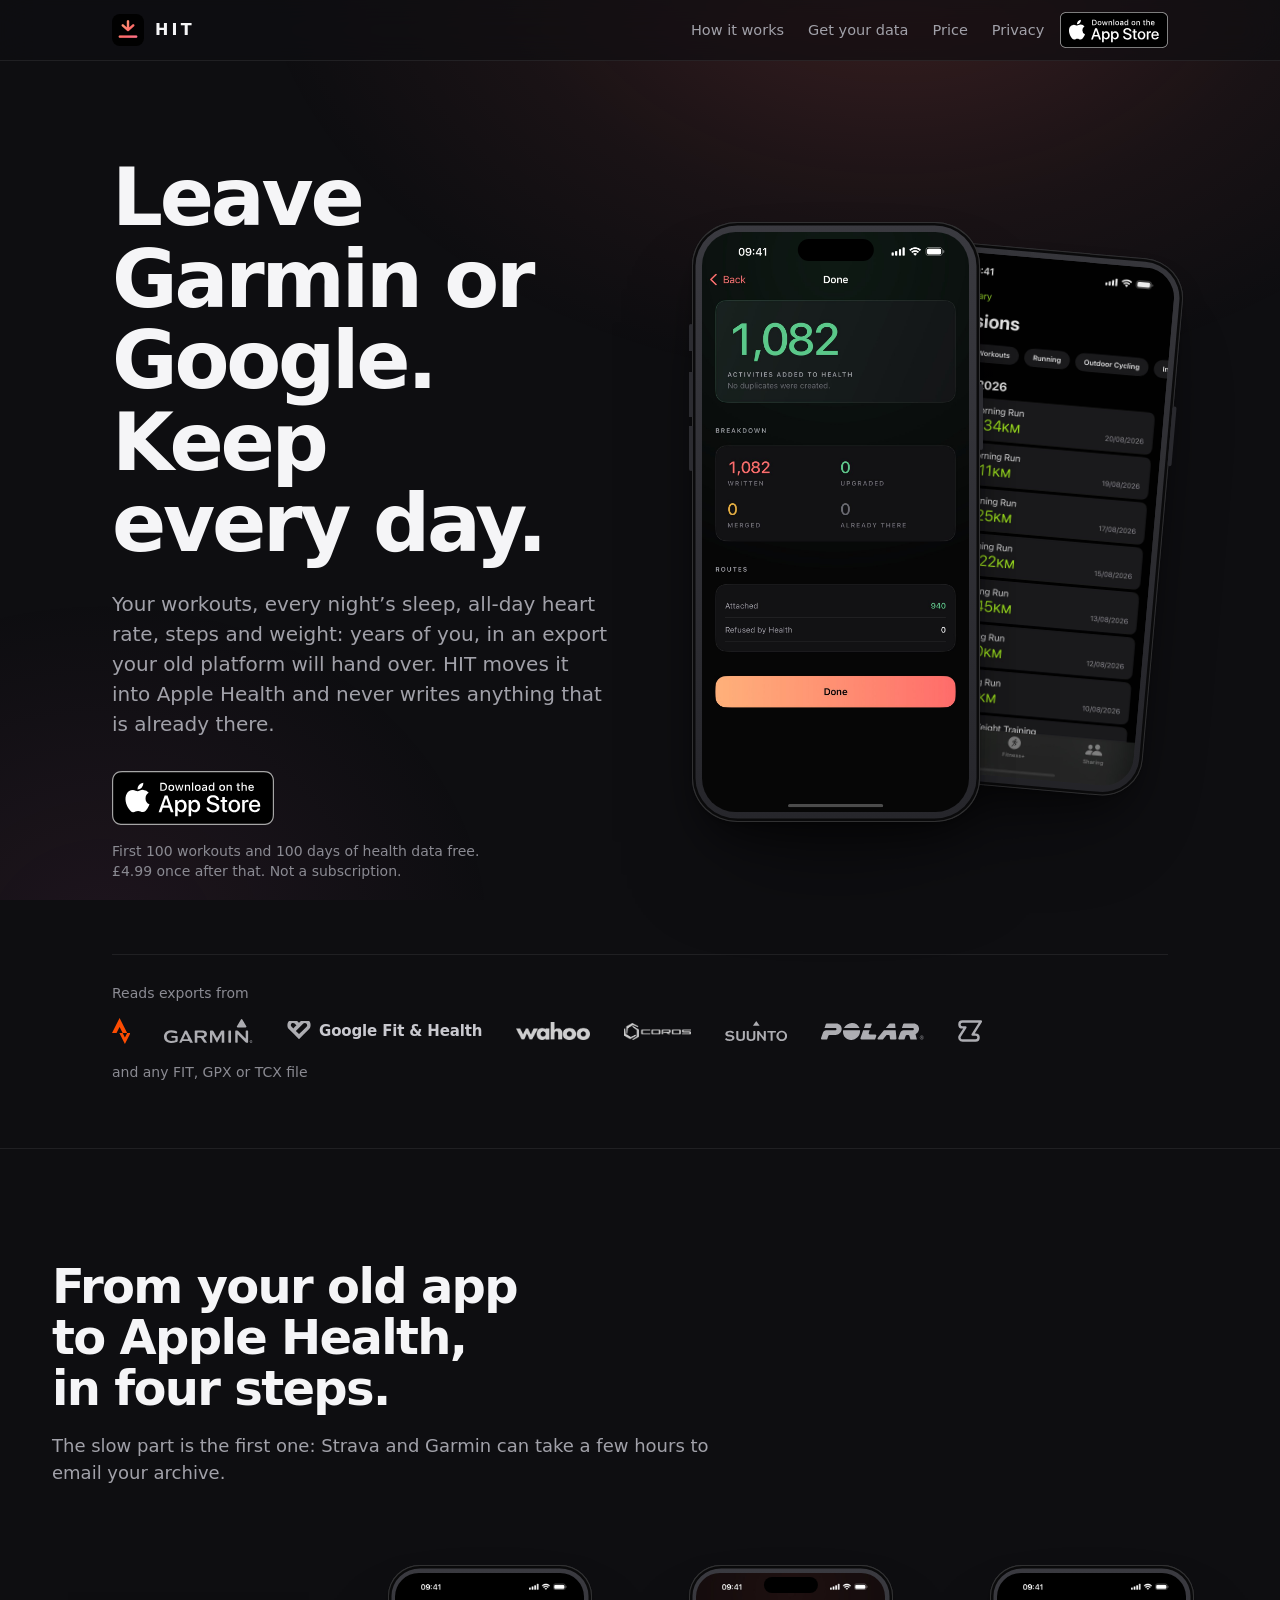
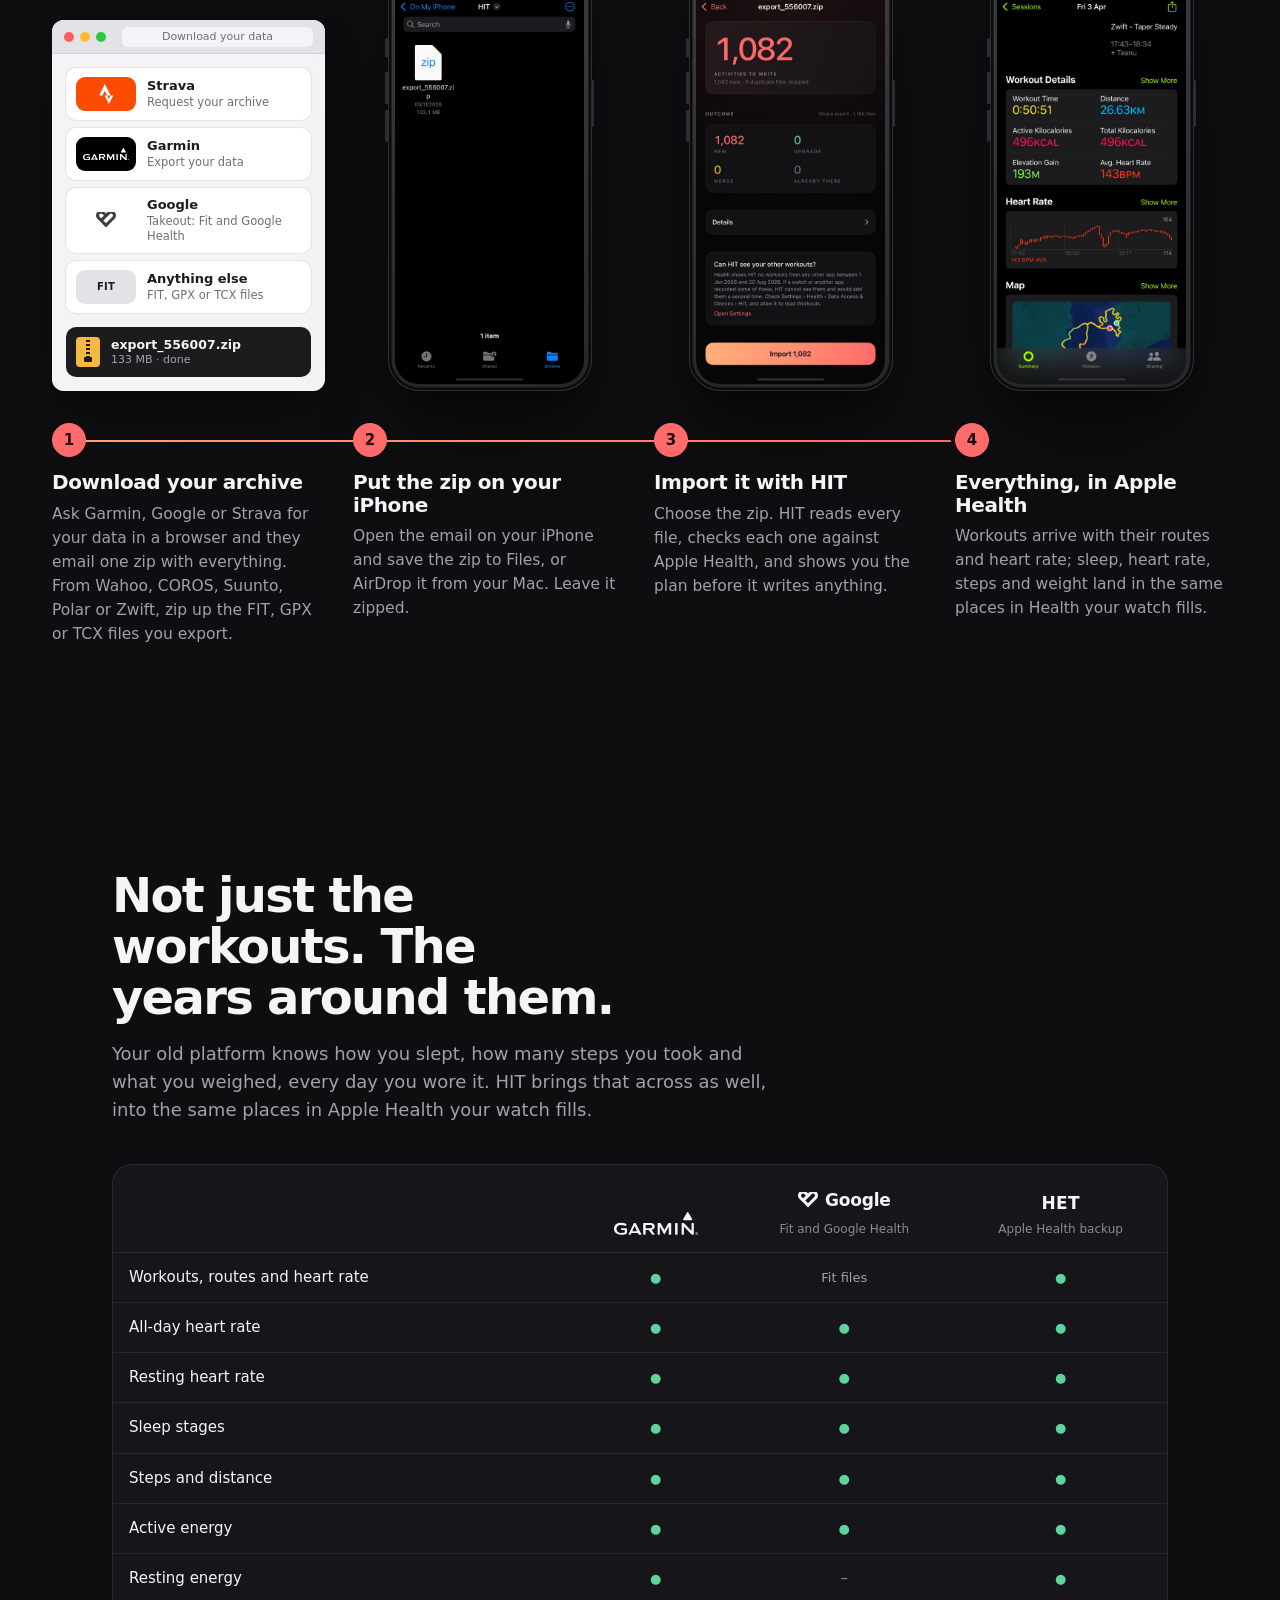
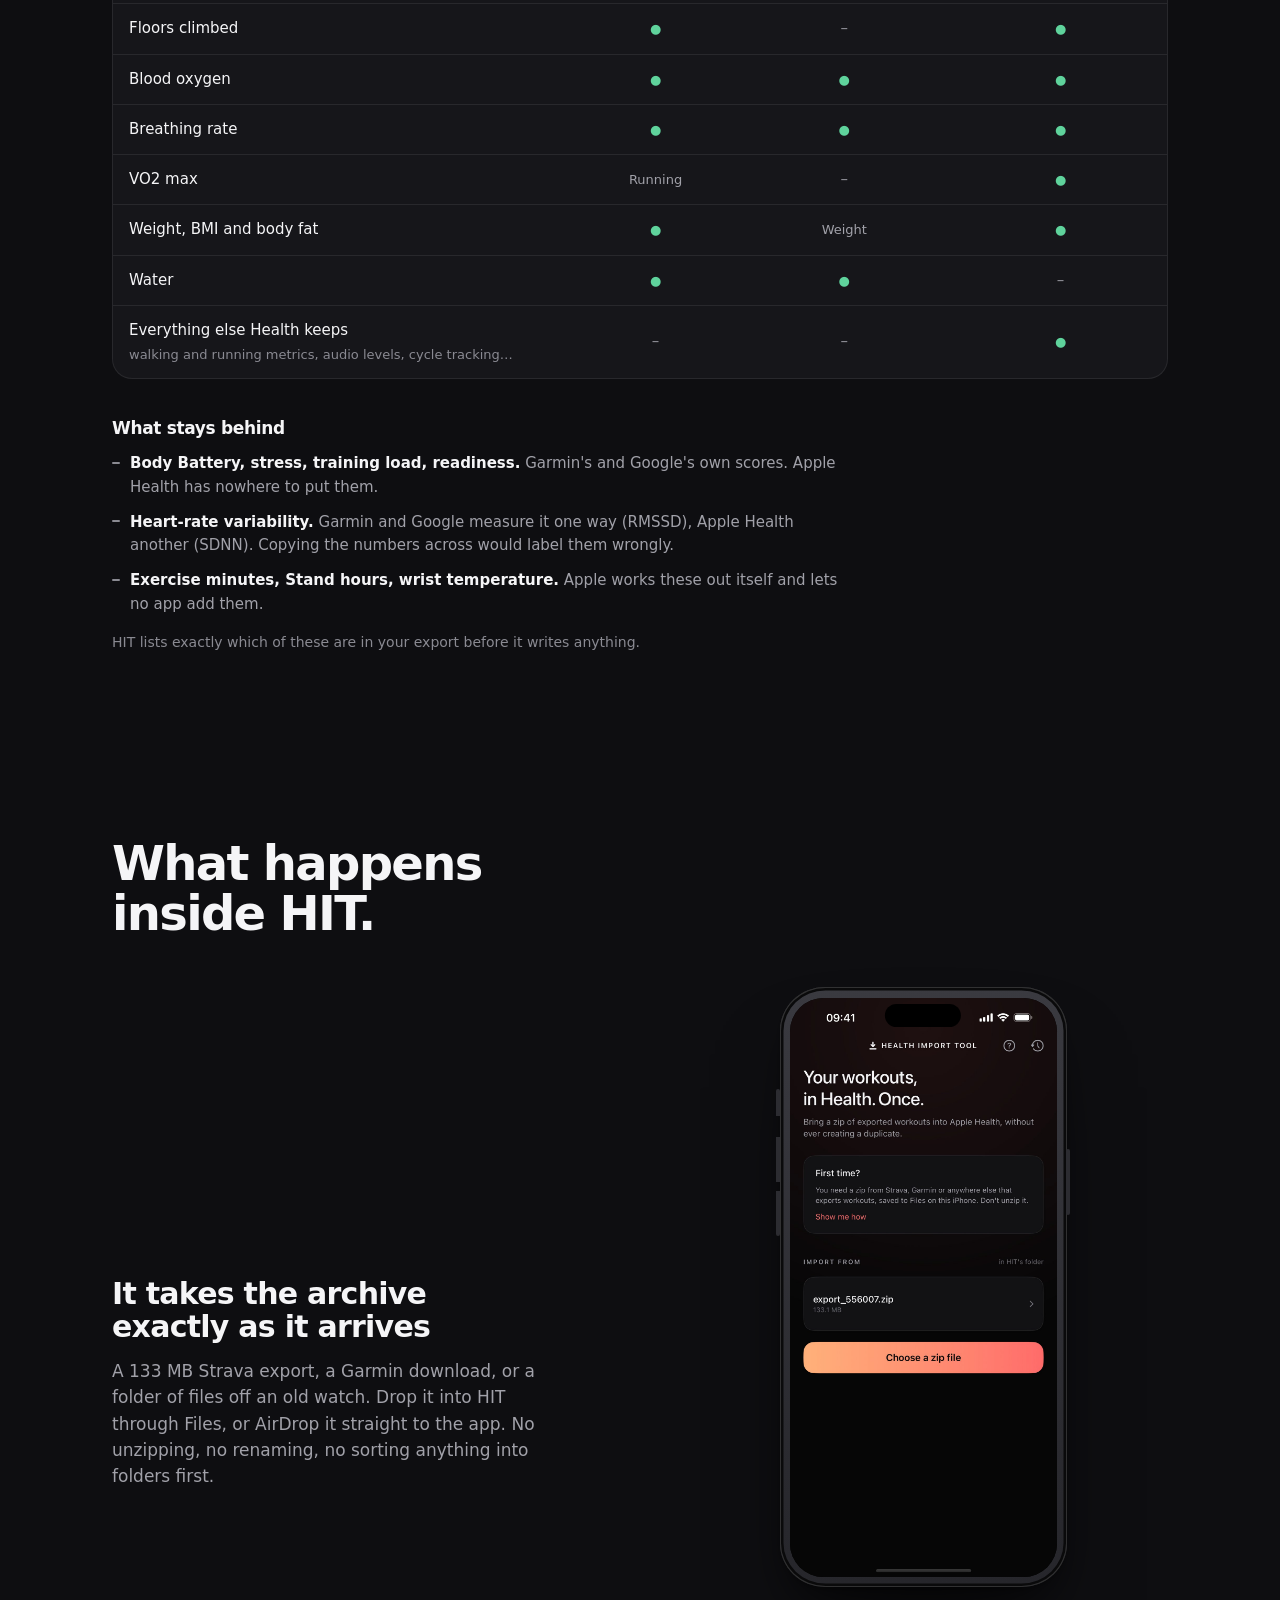
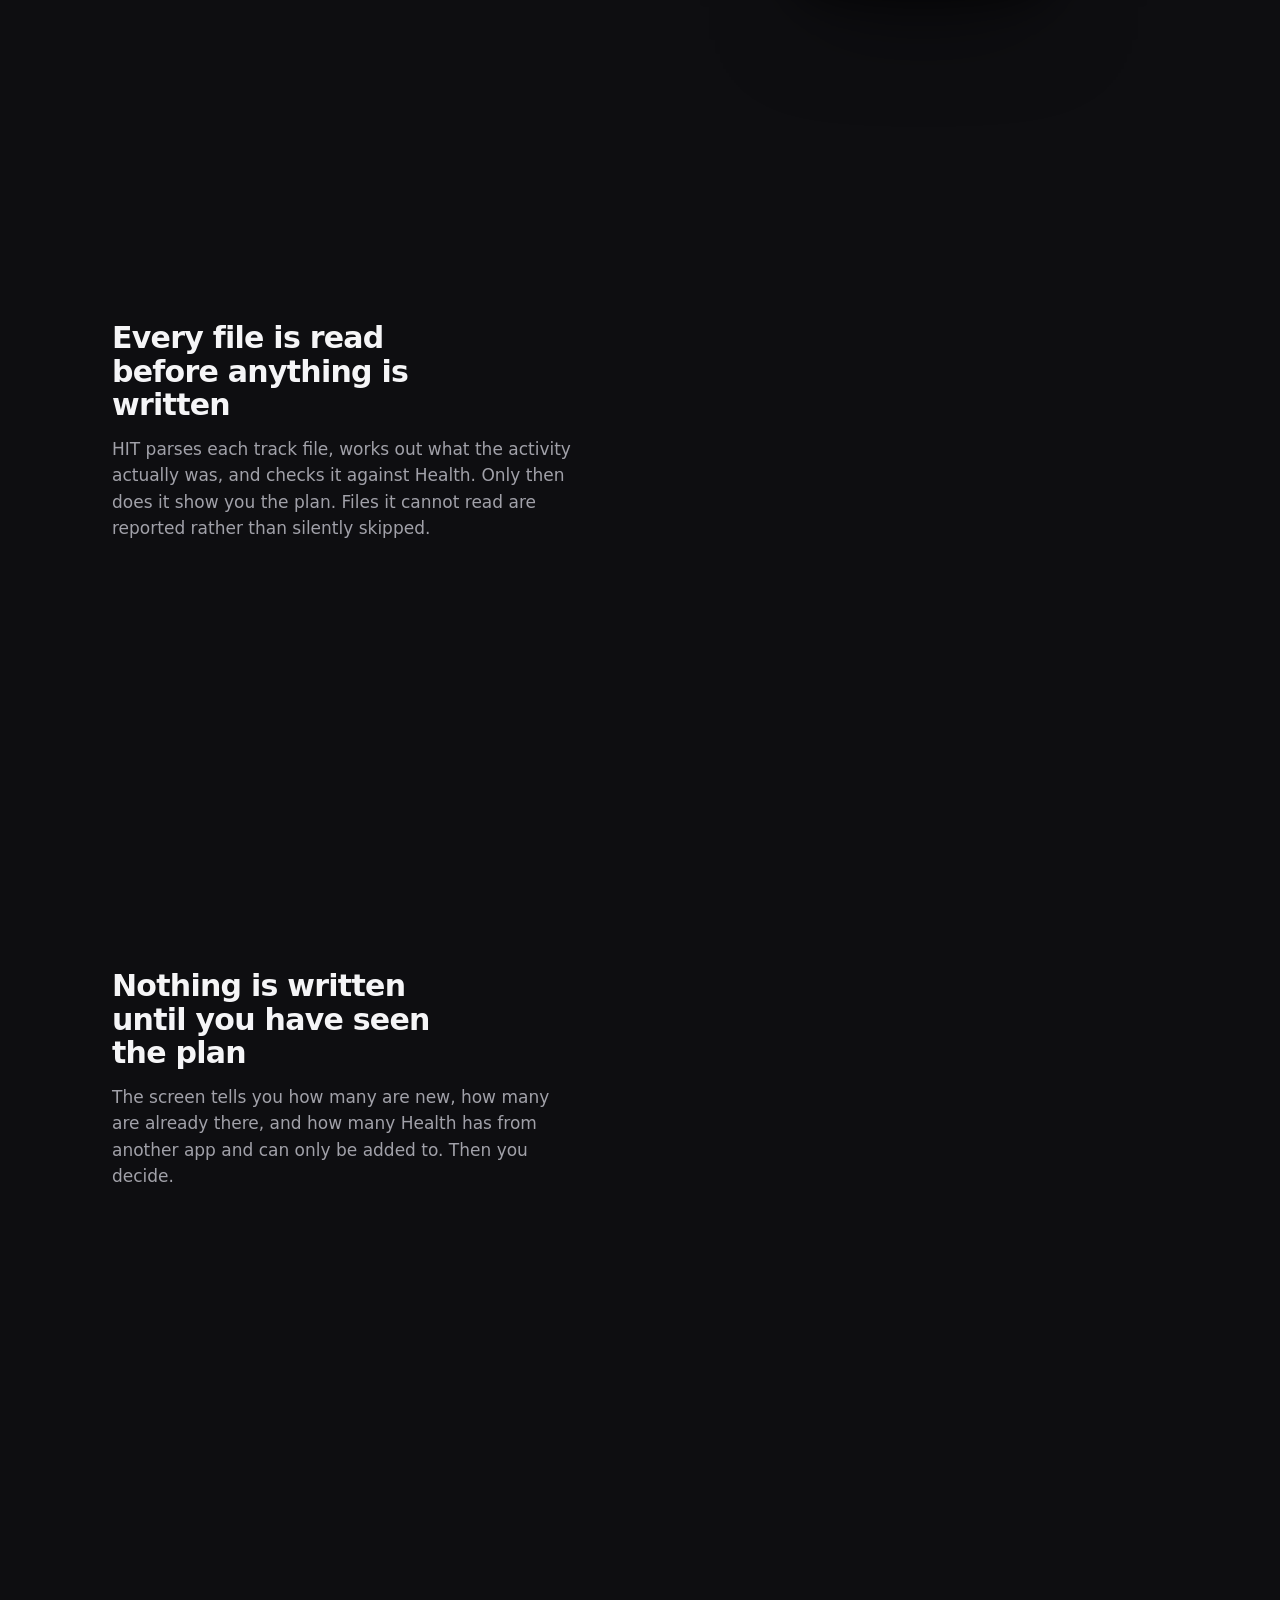
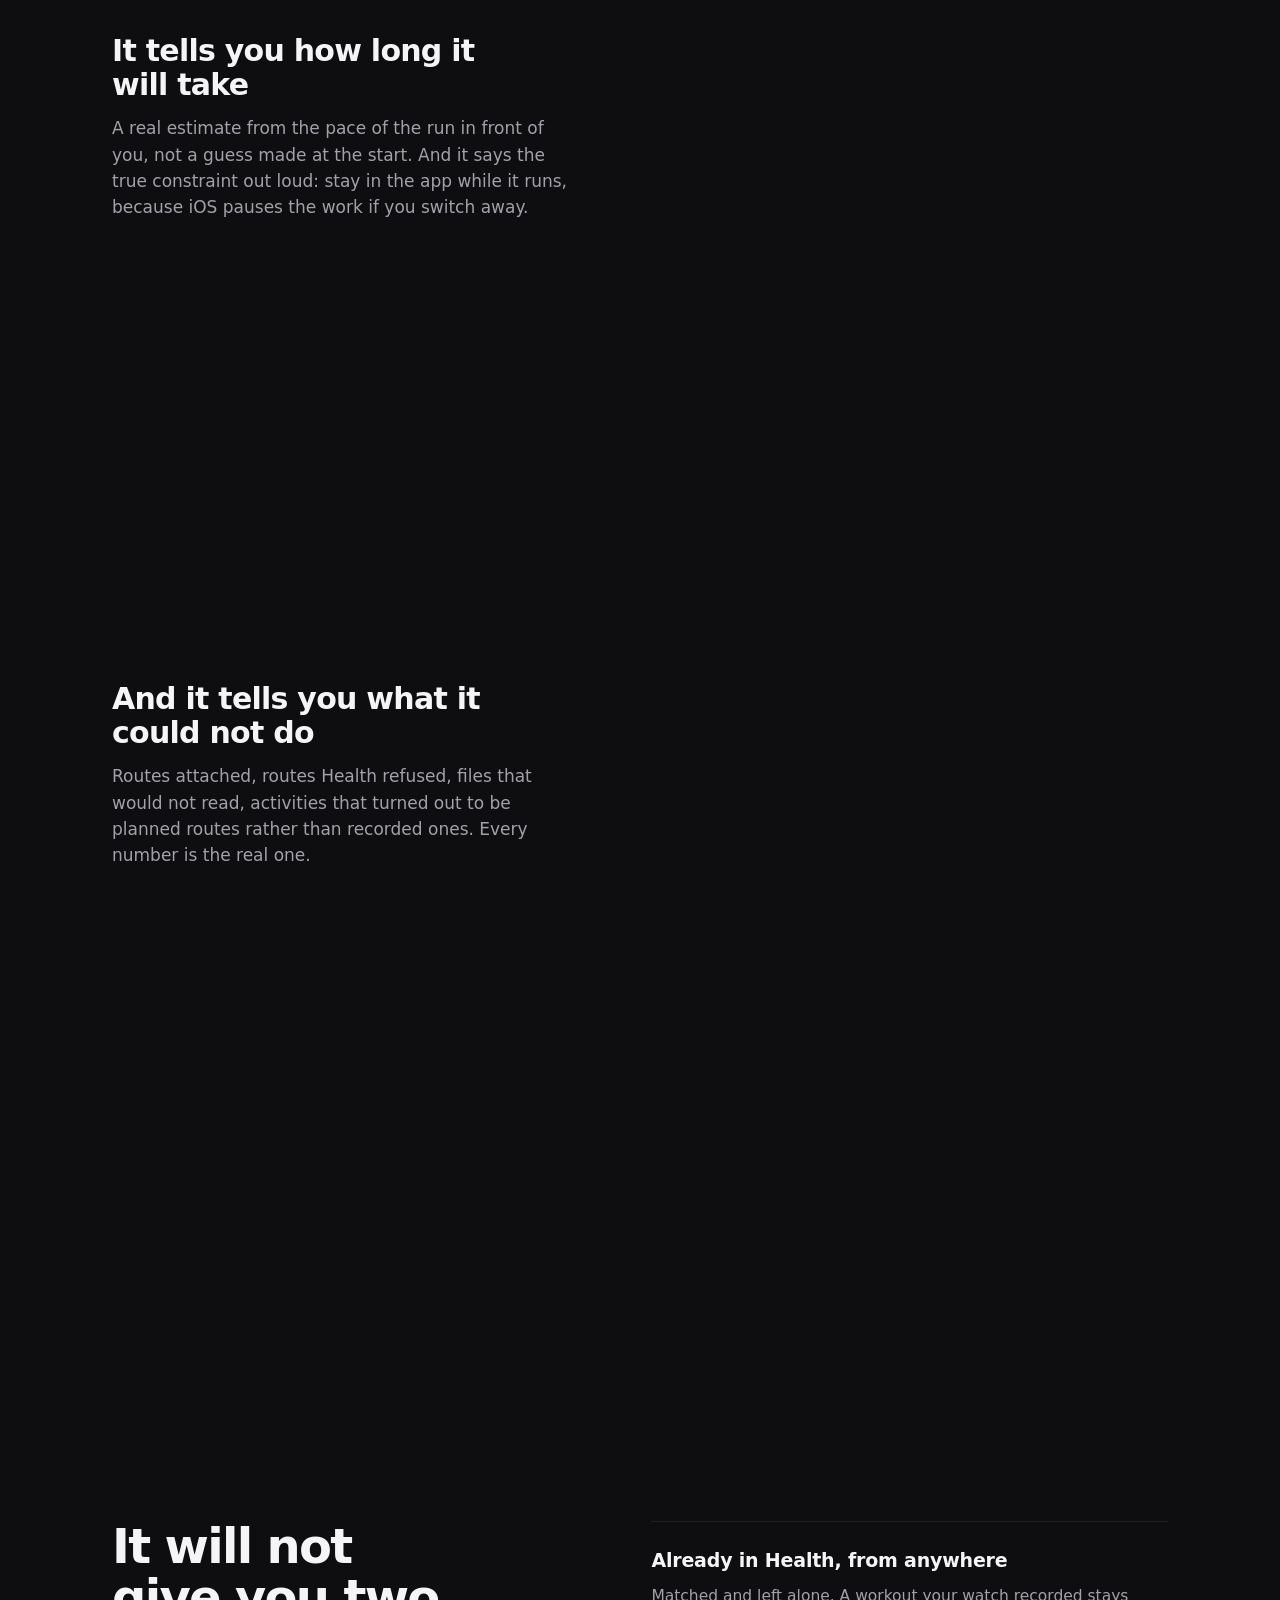
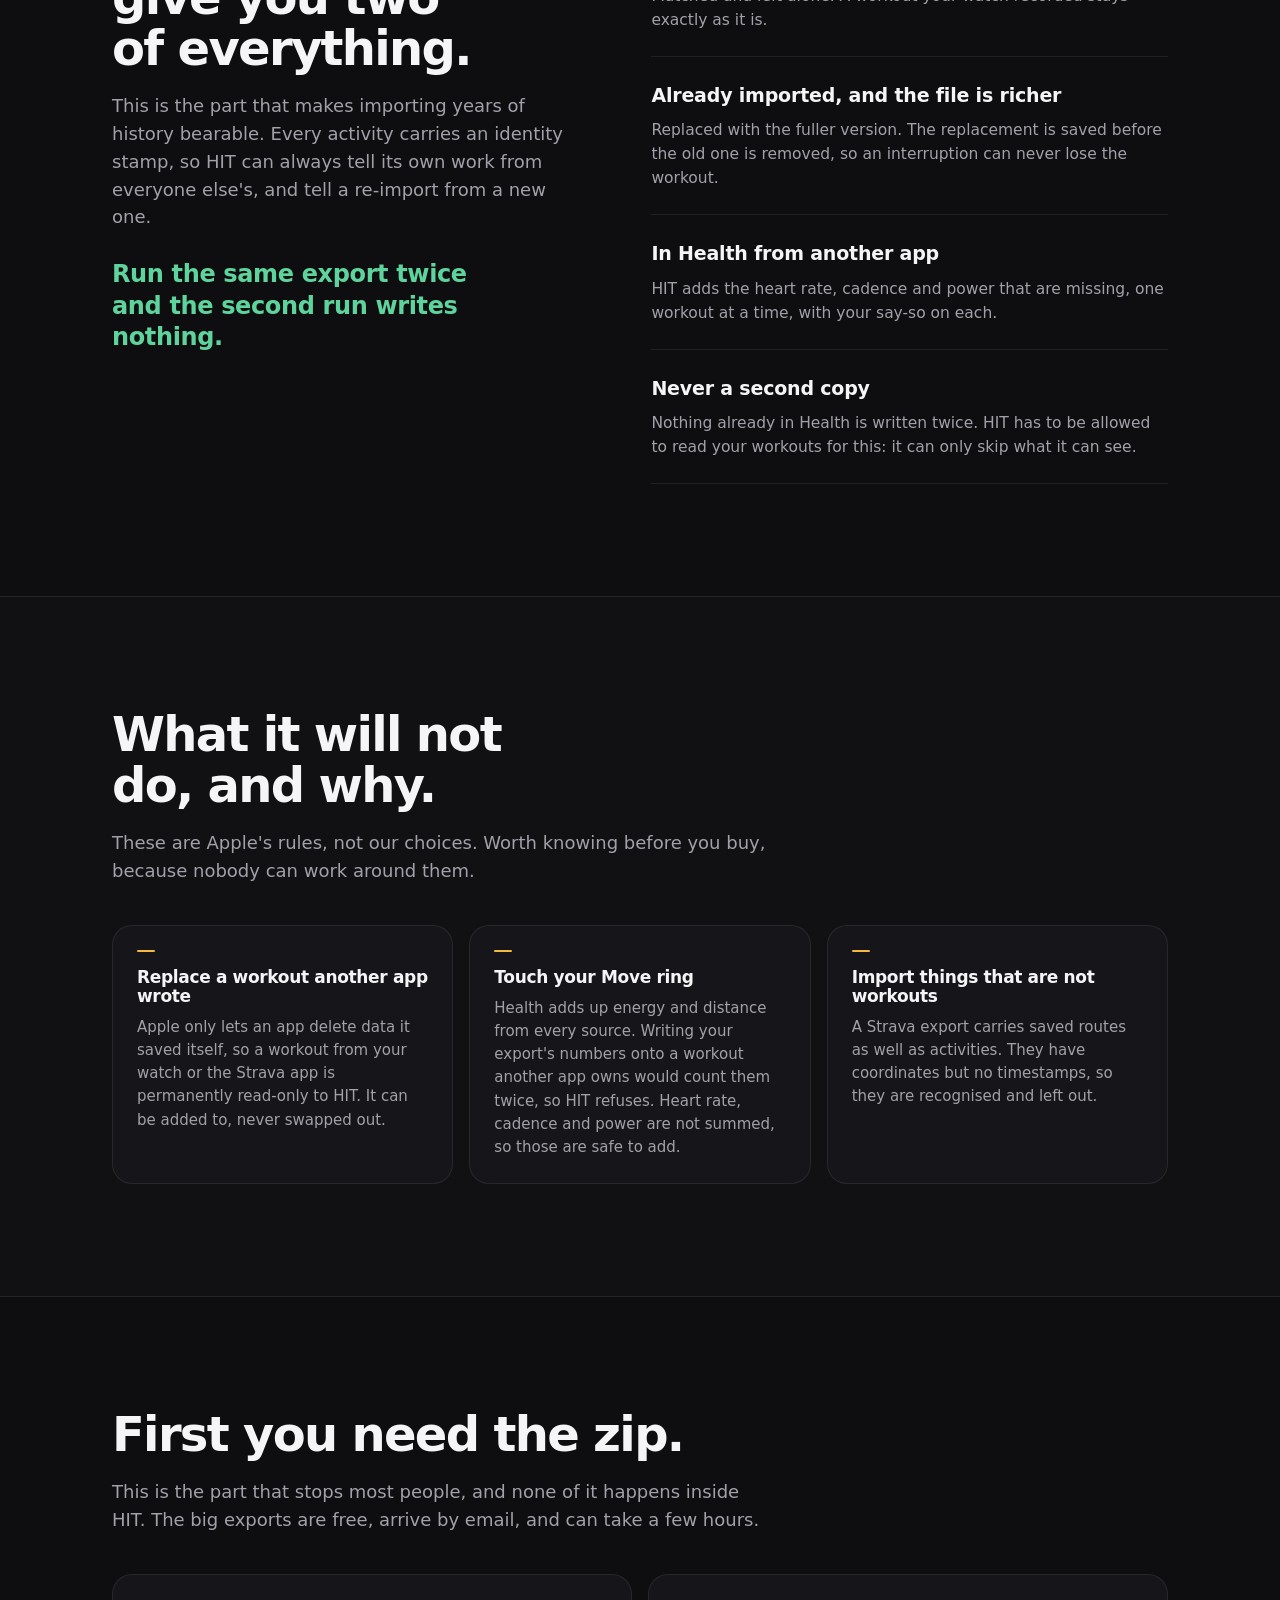
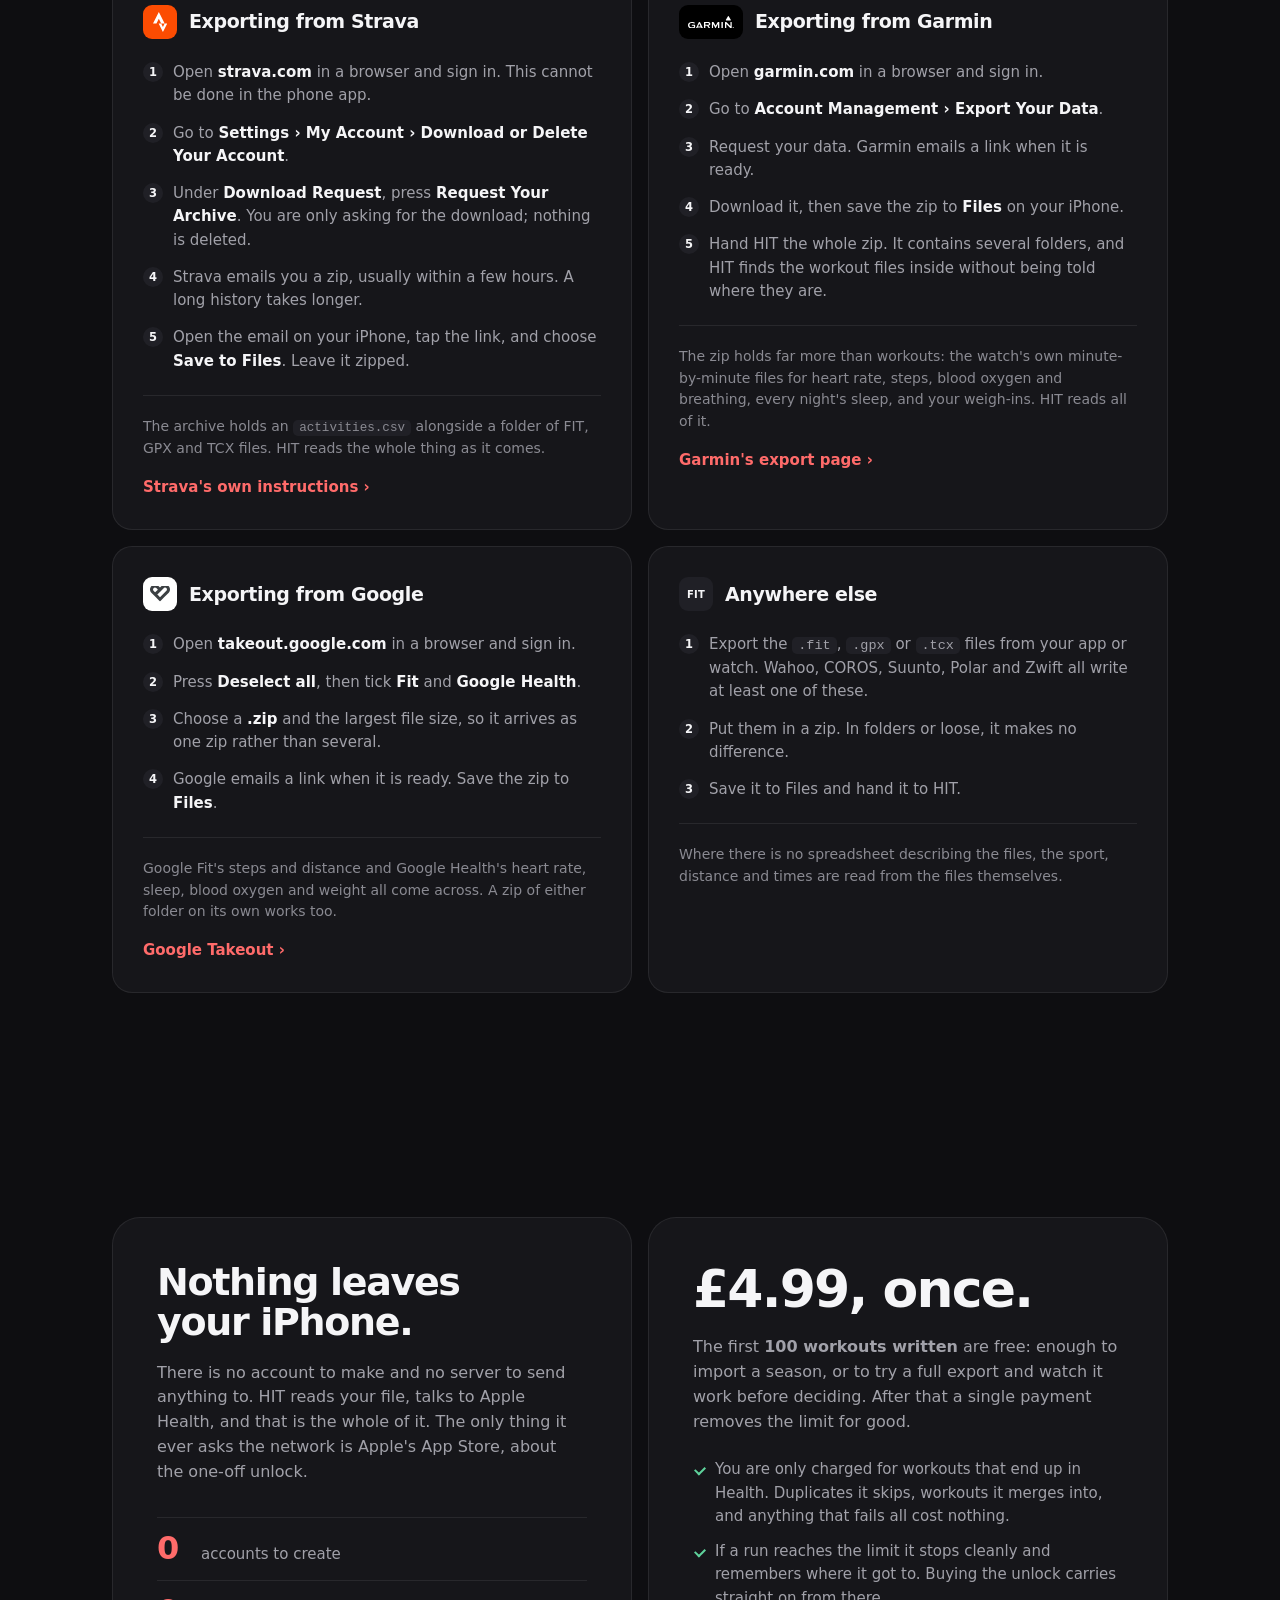
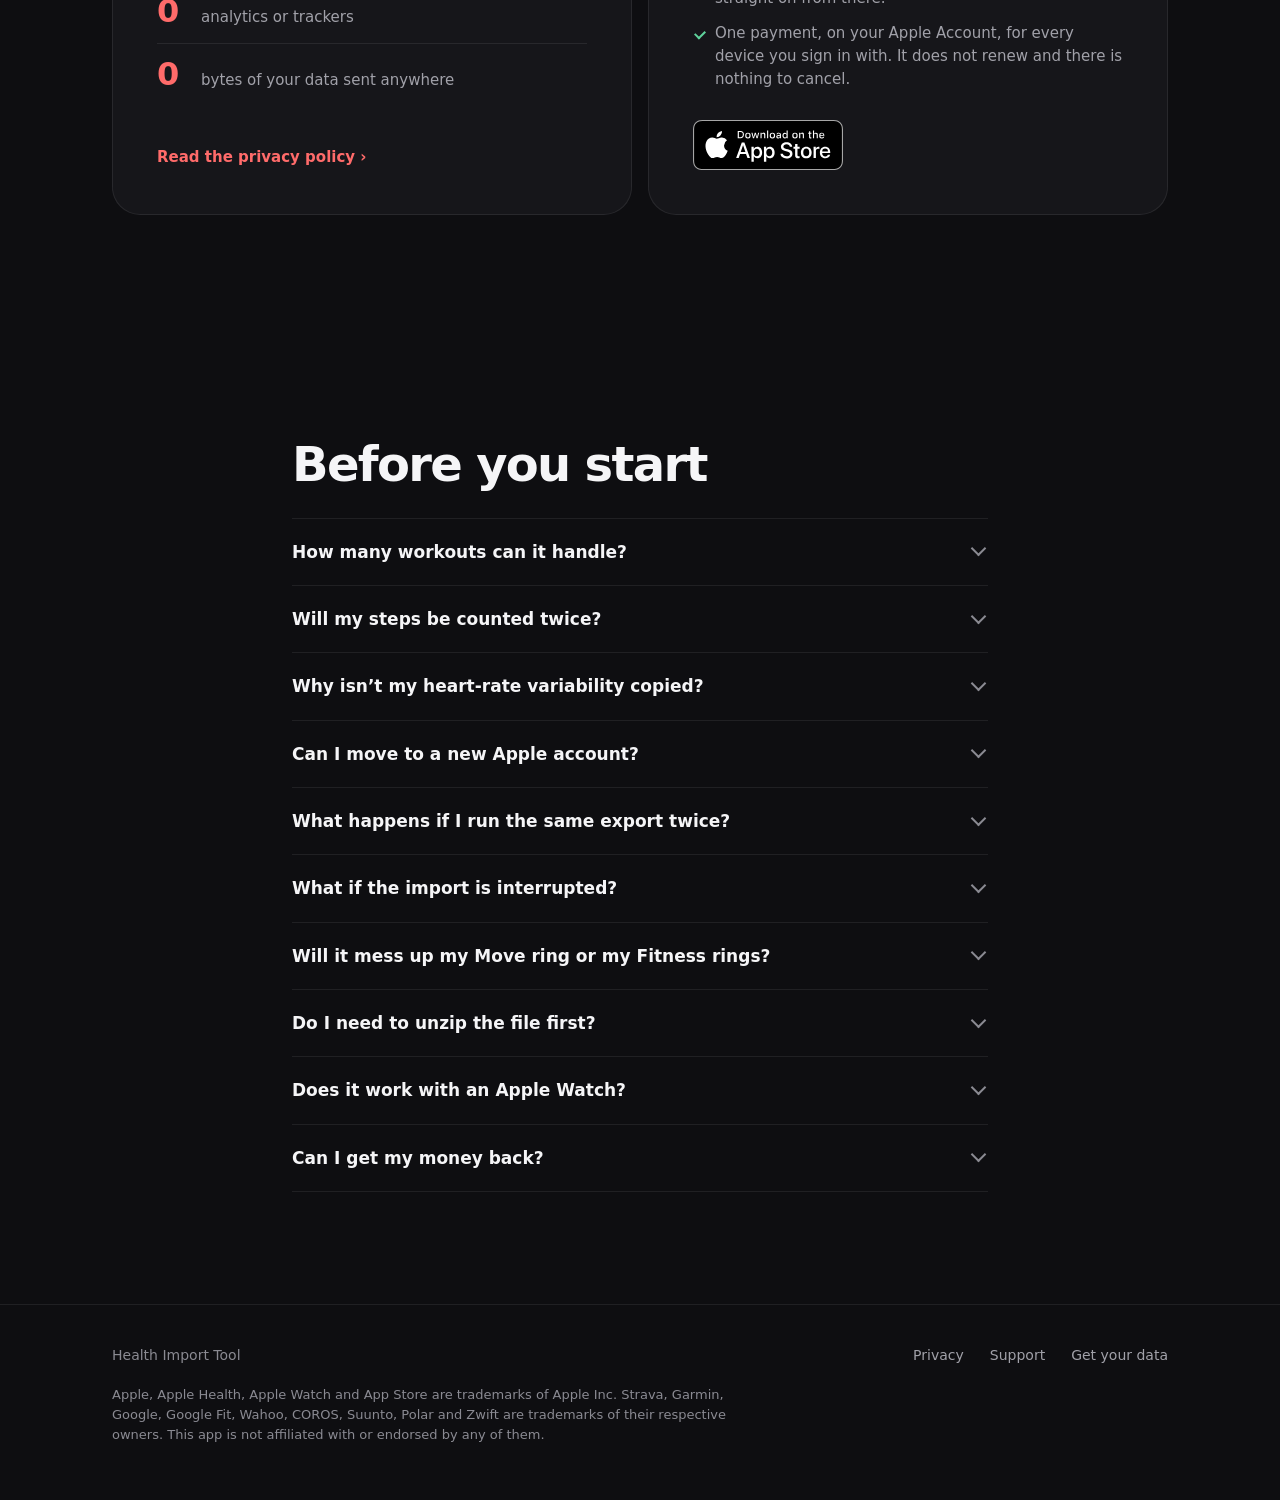
==== commit 175860de: "Draft: position HIT as the move from Garmin and Google to Apple Health Not for publishing until HIT " ====
--- a/index.html
+++ b/index.html
@@ -3,14 +3,14 @@
 <head>
 <meta charset="utf-8">
 <meta name="viewport" content="width=device-width,initial-scale=1">
-<title>Health Import Tool: bring your Strava and Garmin workouts into Apple Health</title>
-<meta name="description" content="Health Import Tool reads a zip of exported workouts from Strava, Garmin or anywhere else and writes what is missing into Apple Health, without ever creating a duplicate. No account, no server, nothing leaves your iPhone.">
+<title>Health Import Tool: move from Garmin or Google to Apple Health</title>
+<meta name="description" content="Moving to Apple Watch? Health Import Tool brings your workouts, sleep, heart rate, steps and weight from Garmin, Google Fit and Google Health into Apple Health, and never writes anything twice. No account, no server, nothing leaves your iPhone.">
 <link rel="canonical" href="https://hit.enalmar.uk/">
 <meta name="apple-itunes-app" content="app-id=6809584040">
 <meta property="og:type" content="website">
 <meta property="og:url" content="https://hit.enalmar.uk/">
-<meta property="og:title" content="Health Import Tool: your workouts, in Apple Health. Once.">
-<meta property="og:description" content="A zip of exported workouts in. Everything that was missing, in Apple Health. No duplicates, no account, no server.">
+<meta property="og:title" content="Health Import Tool: your whole history, in Apple Health. Once.">
+<meta property="og:description" content="Leaving Garmin or Google? Your workouts, sleep, heart rate and steps, in Apple Health. Nothing twice, no account, no server.">
 <meta property="og:image" content="https://hit.enalmar.uk/assets/og.png">
 <meta name="twitter:card" content="summary_large_image">
 <meta name="twitter:image" content="https://hit.enalmar.uk/assets/og.png">
@@ -60,14 +60,14 @@
   <div class="wrap">
     <div class="hero-grid">
       <div class="hero-copy fade">
-        <h1>Your workouts, in Apple&nbsp;Health. Once.</h1>
-        <p class="lede">Years of runs and rides in Strava, Garmin, or a folder of files from a
-          watch you no longer own. HIT brings every one into Apple Health, and never makes a
-          second copy of a workout that is already there.</p>
+        <h1>Leave Garmin or Google. Keep every&nbsp;day.</h1>
+        <p class="lede">Your workouts, every night’s sleep, all-day heart rate, steps and weight:
+          years of you, in an export your old platform will hand over. HIT moves it into Apple
+          Health and never writes anything that is already there.</p>
         <div class="cta-row">
           <a class="store" href="https://apps.apple.com/gb/app/health-import-tool/id6809584040">
             <img src="assets/brands/app-store-badge.svg" alt="Download on the App Store" width="162" height="54"></a>
-          <p class="price-line">First 100 workouts free.<br>£4.99 once after that. Not a subscription.</p>
+          <p class="price-line">First 100 workouts and 100 days of health data free.<br>£4.99 once after that. Not a subscription.</p>
         </div>
       </div>
 
@@ -88,6 +88,7 @@
       <ul class="logo-row" role="list">
         <li><svg class="logo strava" viewBox="0 0 17.074 24" role="img" aria-label="Strava"><use href="assets/brands/logos.svg#strava"/></svg></li>
         <li><svg class="logo garmin" viewBox="0 0 24 6.508" role="img" aria-label="Garmin"><use href="assets/brands/logos.svg#garmin"/></svg></li>
+        <li class="google"><svg class="logo googlefit" viewBox="0 1.8 24 20.4" aria-hidden="true"><use href="assets/brands/logos.svg#googlefit"/></svg><span>Google Fit &amp; Health</span></li>
         <li><img class="logo wahoo" src="assets/brands/wahoo.png" alt="Wahoo" width="200" height="49"></li>
         <li><img class="logo coros" src="assets/brands/coros.png" alt="COROS" width="320" height="81"></li>
         <li><svg class="logo suunto" viewBox="0 0 1841.422 593.069" role="img" aria-label="Suunto"><use href="assets/brands/logos.svg#suunto"/></svg></li>
@@ -118,6 +119,8 @@
                 <span class="src-text"><b>Strava</b>Request your archive</span></div>
               <div class="src"><span class="tile garmin-tile"><svg viewBox="0 0 24 6.508"><use href="assets/brands/logos.svg#garmin"/></svg></span>
                 <span class="src-text"><b>Garmin</b>Export your data</span></div>
+              <div class="src"><span class="tile google-tile"><svg viewBox="0 1.8 24 20.4"><use href="assets/brands/logos.svg#googlefit"/></svg></span>
+                <span class="src-text"><b>Google</b>Takeout: Fit and Google Health</span></div>
               <div class="src"><span class="tile file-tile">FIT</span>
                 <span class="src-text"><b>Anything else</b>FIT, GPX or TCX files</span></div>
               <div class="download">
@@ -130,8 +133,8 @@
         <div class="stage-text">
           <span class="n">1</span>
           <h3>Download your archive</h3>
-          <p>Ask Strava or Garmin for your data in a browser and they email one zip with every
-            activity. From Wahoo, COROS, Suunto, Polar or Zwift, zip up the FIT, GPX or TCX
+          <p>Ask Garmin, Google or Strava for your data in a browser and they email one zip with
+            everything. From Wahoo, COROS, Suunto, Polar or Zwift, zip up the FIT, GPX or TCX
             files you export.</p>
         </div>
       </li>
@@ -175,12 +178,64 @@
         </div>
         <div class="stage-text">
           <span class="n">4</span>
-          <h3>Every workout, in Apple Health</h3>
-          <p>Each one arrives with its route and heart rate, and shows up in Health and Fitness
-            beside the workouts your watch recorded.</p>
+          <h3>Everything, in Apple Health</h3>
+          <p>Workouts arrive with their routes and heart rate; sleep, heart rate, steps and weight
+            land in the same places in Health your watch fills.</p>
         </div>
       </li>
     </ol>
+  </div>
+</section>
+
+<!-- ─────────────────────────────  What comes across  ─────────────────── -->
+<section id="carry" class="carry-section">
+  <div class="wrap">
+    <h2 class="reveal">Not just the workouts. The years around them.</h2>
+    <p class="intro reveal" data-delay="1">Your old platform knows how you slept, how many steps
+      you took and what you weighed, every day you wore it. HIT brings that across as well,
+      into the same places in Apple Health your watch fills.</p>
+
+    <div class="carry reveal" data-delay="2">
+      <table>
+        <caption class="sr">What HIT brings into Apple Health from each kind of export</caption>
+        <thead>
+          <tr><td></td>
+            <th scope="col"><svg class="col-logo garmin" viewBox="0 0 24 6.508" role="img" aria-label="Garmin Connect"><use href="assets/brands/logos.svg#garmin"/></svg></th>
+            <th scope="col"><span class="col-mark"><svg viewBox="0 1.8 24 20.4" aria-hidden="true"><use href="assets/brands/logos.svg#googlefit"/></svg>Google</span><small>Fit and Google Health</small></th>
+            <th scope="col"><span class="col-mark het">HET</span><small>Apple Health backup</small></th>
+          </tr>
+        </thead>
+        <tbody>
+          <tr><th scope="row">Workouts, routes and heart rate</th><td><span class="yes" aria-label="Comes across">●</span></td><td><span class="part">Fit files</span></td><td><span class="yes" aria-label="Comes across">●</span></td></tr>
+          <tr><th scope="row">All-day heart rate</th><td><span class="yes" aria-label="Comes across">●</span></td><td><span class="yes" aria-label="Comes across">●</span></td><td><span class="yes" aria-label="Comes across">●</span></td></tr>
+          <tr><th scope="row">Resting heart rate</th><td><span class="yes" aria-label="Comes across">●</span></td><td><span class="yes" aria-label="Comes across">●</span></td><td><span class="yes" aria-label="Comes across">●</span></td></tr>
+          <tr><th scope="row">Sleep stages</th><td><span class="yes" aria-label="Comes across">●</span></td><td><span class="yes" aria-label="Comes across">●</span></td><td><span class="yes" aria-label="Comes across">●</span></td></tr>
+          <tr><th scope="row">Steps and distance</th><td><span class="yes" aria-label="Comes across">●</span></td><td><span class="yes" aria-label="Comes across">●</span></td><td><span class="yes" aria-label="Comes across">●</span></td></tr>
+          <tr><th scope="row">Active energy</th><td><span class="yes" aria-label="Comes across">●</span></td><td><span class="yes" aria-label="Comes across">●</span></td><td><span class="yes" aria-label="Comes across">●</span></td></tr>
+          <tr><th scope="row">Resting energy</th><td><span class="yes" aria-label="Comes across">●</span></td><td><span class="no" aria-label="Not in this export">–</span></td><td><span class="yes" aria-label="Comes across">●</span></td></tr>
+          <tr><th scope="row">Floors climbed</th><td><span class="yes" aria-label="Comes across">●</span></td><td><span class="no" aria-label="Not in this export">–</span></td><td><span class="yes" aria-label="Comes across">●</span></td></tr>
+          <tr><th scope="row">Blood oxygen</th><td><span class="yes" aria-label="Comes across">●</span></td><td><span class="yes" aria-label="Comes across">●</span></td><td><span class="yes" aria-label="Comes across">●</span></td></tr>
+          <tr><th scope="row">Breathing rate</th><td><span class="yes" aria-label="Comes across">●</span></td><td><span class="yes" aria-label="Comes across">●</span></td><td><span class="yes" aria-label="Comes across">●</span></td></tr>
+          <tr><th scope="row">VO2 max</th><td><span class="part">Running</span></td><td><span class="no" aria-label="Not in this export">–</span></td><td><span class="yes" aria-label="Comes across">●</span></td></tr>
+          <tr><th scope="row">Weight, BMI and body fat</th><td><span class="yes" aria-label="Comes across">●</span></td><td><span class="part">Weight</span></td><td><span class="yes" aria-label="Comes across">●</span></td></tr>
+          <tr><th scope="row">Water</th><td><span class="yes" aria-label="Comes across">●</span></td><td><span class="yes" aria-label="Comes across">●</span></td><td><span class="no" aria-label="Not in this export">–</span></td></tr>
+          <tr><th scope="row">Everything else Health keeps<small>walking and running metrics, audio levels, cycle tracking…</small></th><td><span class="no" aria-label="Not in this export">–</span></td><td><span class="no" aria-label="Not in this export">–</span></td><td><span class="yes" aria-label="Comes across">●</span></td></tr>
+        </tbody>
+      </table>
+    </div>
+
+    <div class="behind reveal">
+      <h3>What stays behind</h3>
+      <ul role="list">
+        <li><b>Body Battery, stress, training load, readiness.</b> Garmin's and Google's own
+          scores. Apple Health has nowhere to put them.</li>
+        <li><b>Heart-rate variability.</b> Garmin and Google measure it one way (RMSSD), Apple
+          Health another (SDNN). Copying the numbers across would label them wrongly.</li>
+        <li><b>Exercise minutes, Stand hours, wrist temperature.</b> Apple works these out itself
+          and lets no app add them.</li>
+      </ul>
+      <p>HIT lists exactly which of these are in your export before it writes anything.</p>
+    </div>
   </div>
 </section>
 
@@ -332,8 +387,8 @@
   <div class="wrap">
     <h2 class="reveal">First you need the zip.</h2>
     <p class="intro reveal" data-delay="1">This is the part that stops most people, and none of
-      it happens inside HIT. Both big exports are free, both arrive by email, and both can take
-      a few hours.</p>
+      it happens inside HIT. The big exports are free, arrive by email, and can take a few
+      hours.</p>
 
     <div class="guides">
       <article class="guide reveal">
@@ -368,14 +423,31 @@
           <li>Hand HIT the whole zip. It contains several folders, and HIT finds the workout
             files inside without being told where they are.</li>
         </ol>
-        <p class="note">Garmin's export is arranged differently from Strava's, with a manifest
-          describing the files. HIT reads either shape, and a plain folder of files with no
-          manifest at all.</p>
+        <p class="note">The zip holds far more than workouts: the watch's own minute-by-minute
+          files for heart rate, steps, blood oxygen and breathing, every night's sleep, and your
+          weigh-ins. HIT reads all of it.</p>
         <a class="cta" href="https://www.garmin.com/en-US/account/datamanagement/exportdata/"
            rel="noopener">Garmin's export page &rsaquo;</a>
       </article>
 
       <article class="guide reveal" data-delay="2">
+        <h3><span class="tile google-tile"><svg viewBox="0 1.8 24 20.4" aria-hidden="true"><use href="assets/brands/logos.svg#googlefit"/></svg></span>
+          Exporting from Google</h3>
+        <ol>
+          <li>Open <strong>takeout.google.com</strong> in a browser and sign in.</li>
+          <li>Press <strong>Deselect all</strong>, then tick <strong>Fit</strong> and
+            <strong>Google Health</strong>.</li>
+          <li>Choose a <strong>.zip</strong> and the largest file size, so it arrives as one
+            zip rather than several.</li>
+          <li>Google emails a link when it is ready. Save the zip to <strong>Files</strong>.</li>
+        </ol>
+        <p class="note">Google Fit's steps and distance and Google Health's heart rate, sleep,
+          blood oxygen and weight all come across. A zip of either folder on its own works
+          too.</p>
+        <a class="cta" href="https://takeout.google.com" rel="noopener">Google Takeout &rsaquo;</a>
+      </article>
+
+      <article class="guide reveal" data-delay="3">
         <h3><span class="tile file-tile">FIT</span> Anywhere else</h3>
         <ol>
           <li>Export the <code>.fit</code>, <code>.gpx</code> or <code>.tcx</code> files from
@@ -437,9 +509,24 @@
       <p>The reference archive it is developed against holds 1,180 files and 133 MB, and it is
         imported end to end as part of testing. There is no fixed ceiling.</p></details>
 
+    <details class="faq reveal"><summary>Will my steps be counted twice?</summary>
+      <p>No. Your iPhone has probably been counting steps all along. Where Health already has
+        steps, energy, distance or sleep for a stretch of time, from any source, HIT leaves that
+        time alone and fills only the gaps. Nothing is counted twice.</p></details>
+
+    <details class="faq reveal"><summary>Why isn’t my heart-rate variability copied?</summary>
+      <p>Garmin and Google measure it as RMSSD; Apple Health stores SDNN, a different
+        measure. Copying the numbers across would put them under the wrong name, so HIT
+        leaves them behind and says so.</p></details>
+
+    <details class="faq reveal"><summary>Can I move to a new Apple account?</summary>
+      <p>Yes. Back up with <a href="https://het.enalmar.uk">Health Export Tool</a> on the old
+        account, then import the backup with HIT on the new one. Restoring into the account it
+        came from writes nothing, because everything is already there.</p></details>
+
     <details class="faq reveal"><summary>What happens if I run the same export twice?</summary>
-      <p>Nothing. The second run reads the archive, finds every activity already in Health,
-        and writes none of them. That is the behaviour the app is built around rather than a
+      <p>Nothing. The second run reads the archive, finds every activity and record already in
+        Health, and writes none of them. That is the behaviour the app is built around rather than a
         side effect.</p></details>
 
     <details class="faq reveal"><summary>What if the import is interrupted?</summary>
@@ -476,7 +563,7 @@
       <a href="#export">Get your data</a>
     </div>
     <p class="legal">Apple, Apple Health, Apple Watch and App Store are trademarks of Apple Inc.
-      Strava, Garmin, Wahoo, COROS, Suunto, Polar and Zwift are trademarks of their respective
+      Strava, Garmin, Google, Google Fit, Wahoo, COROS, Suunto, Polar and Zwift are trademarks of their respective
       owners. This app is not affiliated with or endorsed by any of them.</p>
   </div>
 </footer>
--- a/assets/site.css
+++ b/assets/site.css
@@ -68,7 +68,7 @@
    The bezel is the screen's margin, not the frame's padding: a percentage
    margin on the screen is a share of the phone's own width, where padding
    on the frame would be a share of whatever the phone sits in. */
-.device{position:relative;isolation:isolate;padding:0;
+.device{display:flow-root;position:relative;isolation:isolate;padding:0;
   border-radius:15.8% / 7.3%;
   background:linear-gradient(#3A3A40,#26262B);
   box-shadow:
@@ -132,6 +132,8 @@
 .logo.suunto{height:20px}
 .logo.polar{height:17px}
 .logo.zwift{height:22px}
+.logo-row li.google{gap:8px;font-family:var(--display);font-size:15px;font-weight:600;letter-spacing:-.01em;color:#C9C9CF}
+.logo.googlefit{height:20px;width:24px}
 .logo-row .files{color:var(--text-3);font-size:14px}
 
 /* ───────────────────────────── Sections ─────────────────────────── */
@@ -207,6 +209,8 @@
 .strava-tile svg{height:20px;width:auto}
 .garmin-tile{background:#000;width:auto;padding:0 9px}
 .garmin-tile svg{width:46px;height:auto}
+.google-tile{background:#fff}
+.google-tile svg{width:20px;height:17px;fill:#3C4043}
 /* In the browser rows every tile gets the same slot, so the names line up. */
 .src .tile{width:60px;padding:0}
 .file-tile{background:#E3E3E7;color:#1C1C1F;font-size:10px;font-weight:800;letter-spacing:.02em}
@@ -238,6 +242,31 @@
 .cases dd{margin:8px 0 0;color:var(--text-2);font-size:15.5px;max-width:52ch}
 
 /* ───────────────────────────── Limits ───────────────────────────── */
+/* What comes across: one table, three exports. The dots are the only colour. */
+.sr{position:absolute;width:1px;height:1px;overflow:hidden;clip:rect(0 0 0 0);white-space:nowrap}
+.carry{margin-top:40px;overflow-x:auto;border:1px solid var(--line);border-radius:var(--radius);background:var(--card)}
+.carry table{width:100%;border-collapse:collapse;min-width:520px;font-size:15px}
+.carry th,.carry td{padding:13px 16px;text-align:center;border-bottom:1px solid var(--line)}
+.carry tbody tr:last-child th,.carry tbody tr:last-child td{border-bottom:0}
+.carry tbody th{text-align:left;font-weight:500;color:var(--text);width:44%}
+.carry tbody th small{display:block;margin-top:3px;color:var(--text-3);font-size:13px;font-weight:400}
+.carry thead th{vertical-align:bottom;padding-top:22px;font-weight:600;font-size:15px}
+.carry thead small{display:block;margin-top:4px;color:var(--text-3);font-size:12px;font-weight:400}
+.col-logo.garmin{width:84px;height:23px;fill:currentColor;display:block;margin:0 auto 4px}
+.col-mark{display:inline-flex;align-items:center;gap:7px;font-family:var(--display);font-size:17px;letter-spacing:-.01em}
+.col-mark svg{width:20px;height:17px;fill:currentColor}
+.col-mark.het{font-weight:750;letter-spacing:.02em}
+.carry .yes{color:var(--good);font-size:13px}
+.carry .no{color:var(--text-3)}
+.carry .part{color:var(--text-2);font-size:13px}
+.behind{margin-top:40px;max-width:68ch}
+.behind h3{font-size:17px;font-weight:650}
+.behind ul{list-style:none;padding:0;margin:14px 0 0;display:grid;gap:12px}
+.behind li{color:var(--text-2);font-size:15px;padding-left:18px;position:relative}
+.behind li::before{content:"";position:absolute;left:0;top:.62em;width:8px;height:2px;border-radius:2px;background:var(--text-3)}
+.behind li b{color:var(--text);font-weight:600}
+.behind p{margin-top:16px;color:var(--text-3);font-size:14px}
+
 .limits-section{background:rgba(255,255,255,.015);border-block:1px solid var(--line)}
 .limits{list-style:none;padding:0;margin:40px 0 0;display:grid;gap:16px;grid-template-columns:1fr}
 @media(min-width:860px){.limits{grid-template-columns:repeat(3,1fr)}}
@@ -250,7 +279,7 @@
 
 /* ───────────────────────────── Export guides ────────────────────── */
 .guides{display:grid;gap:16px;margin-top:40px;grid-template-columns:1fr}
-@media(min-width:980px){.guides{grid-template-columns:repeat(3,1fr)}}
+@media(min-width:760px){.guides{grid-template-columns:repeat(2,1fr)}}
 .guide{background:var(--card);border:1px solid var(--line);border-radius:var(--radius);
   padding:clamp(24px,3vw,30px);display:flex;flex-direction:column}
 .guide h3{font-size:19px;font-weight:650;display:flex;align-items:center;gap:12px}
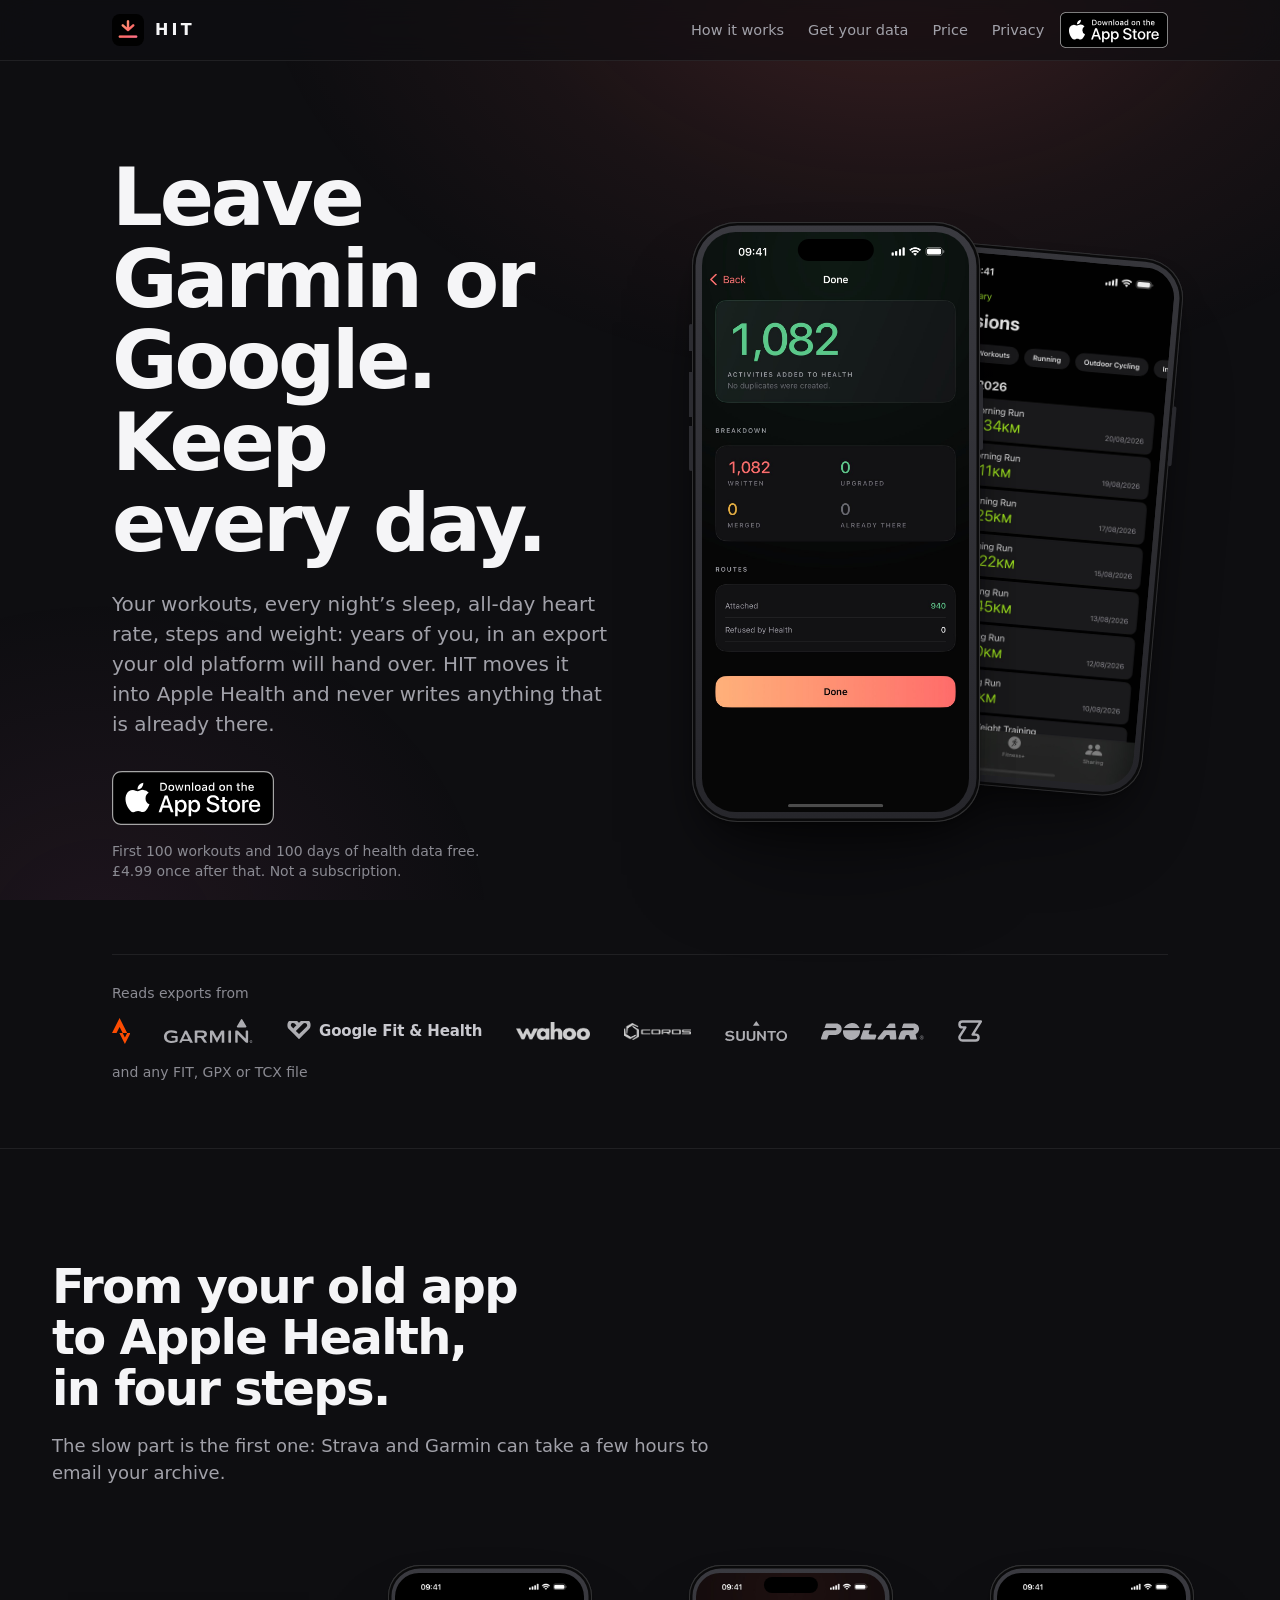
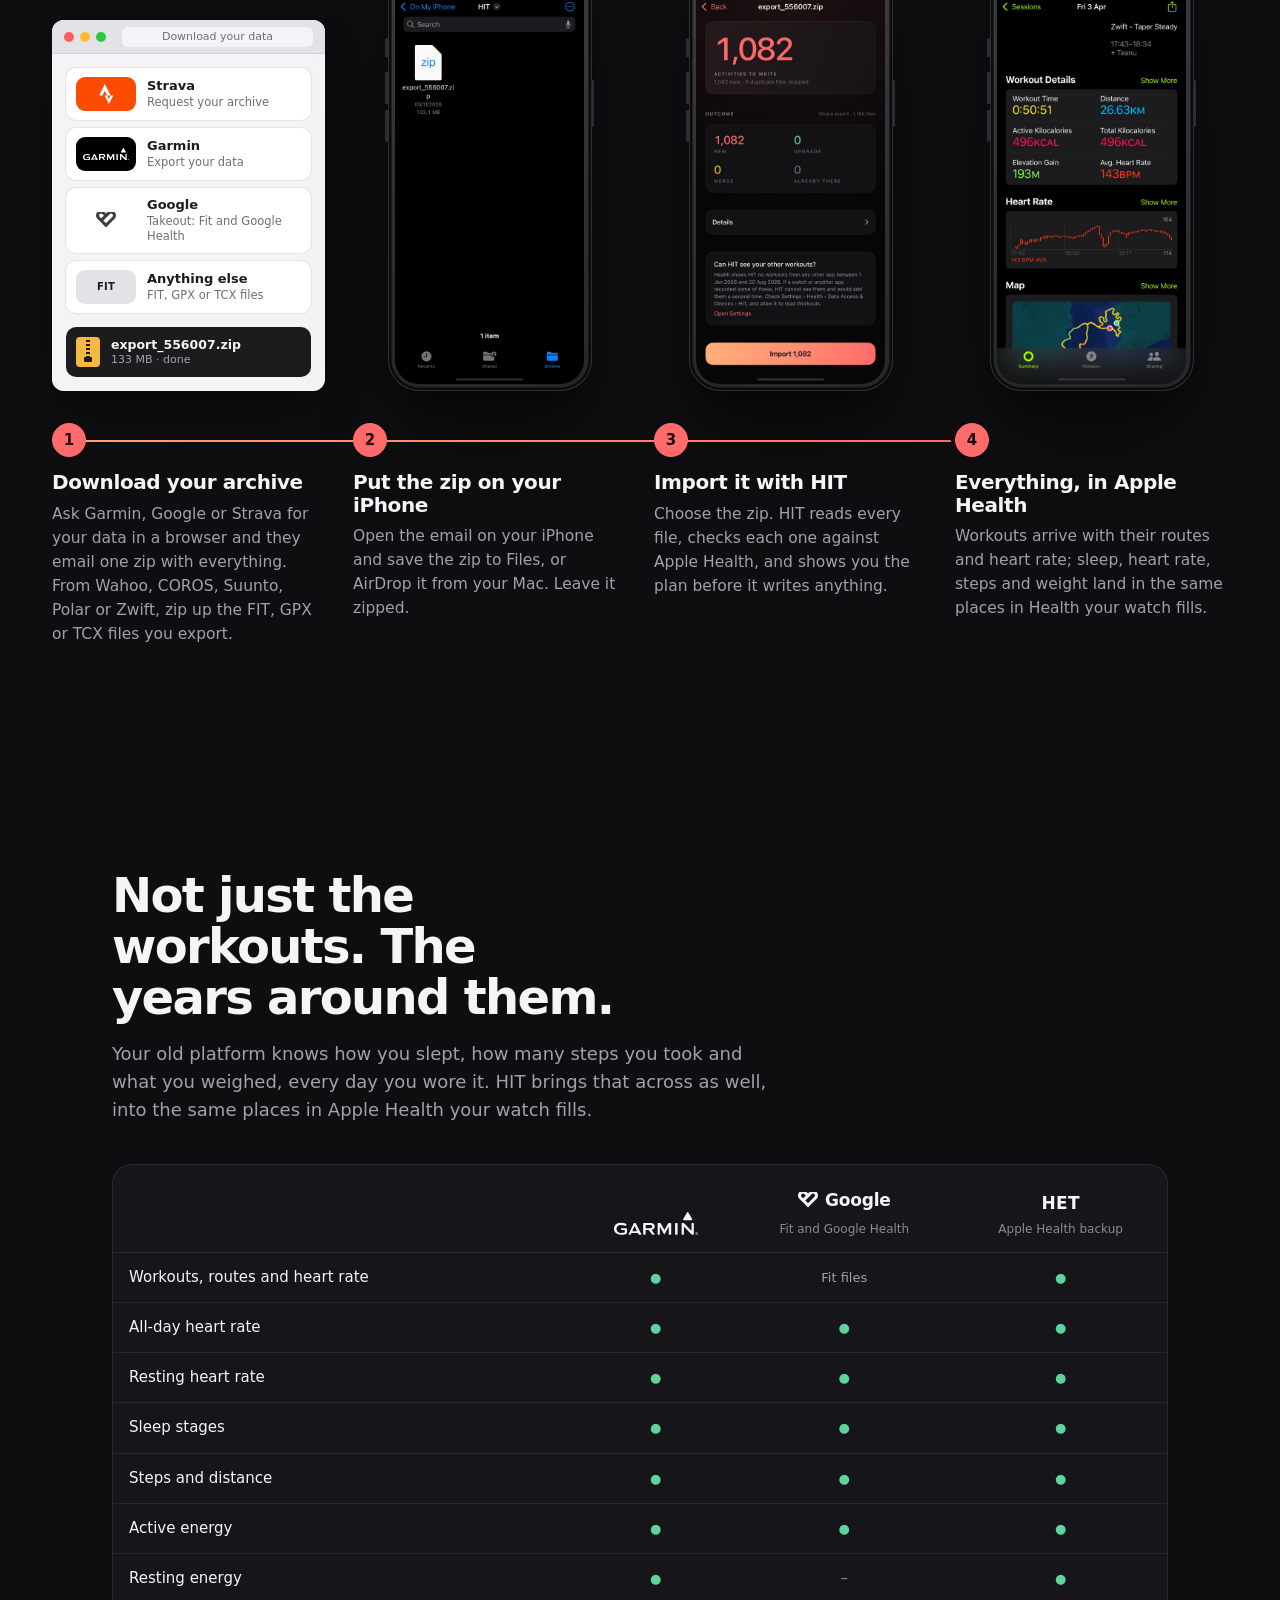
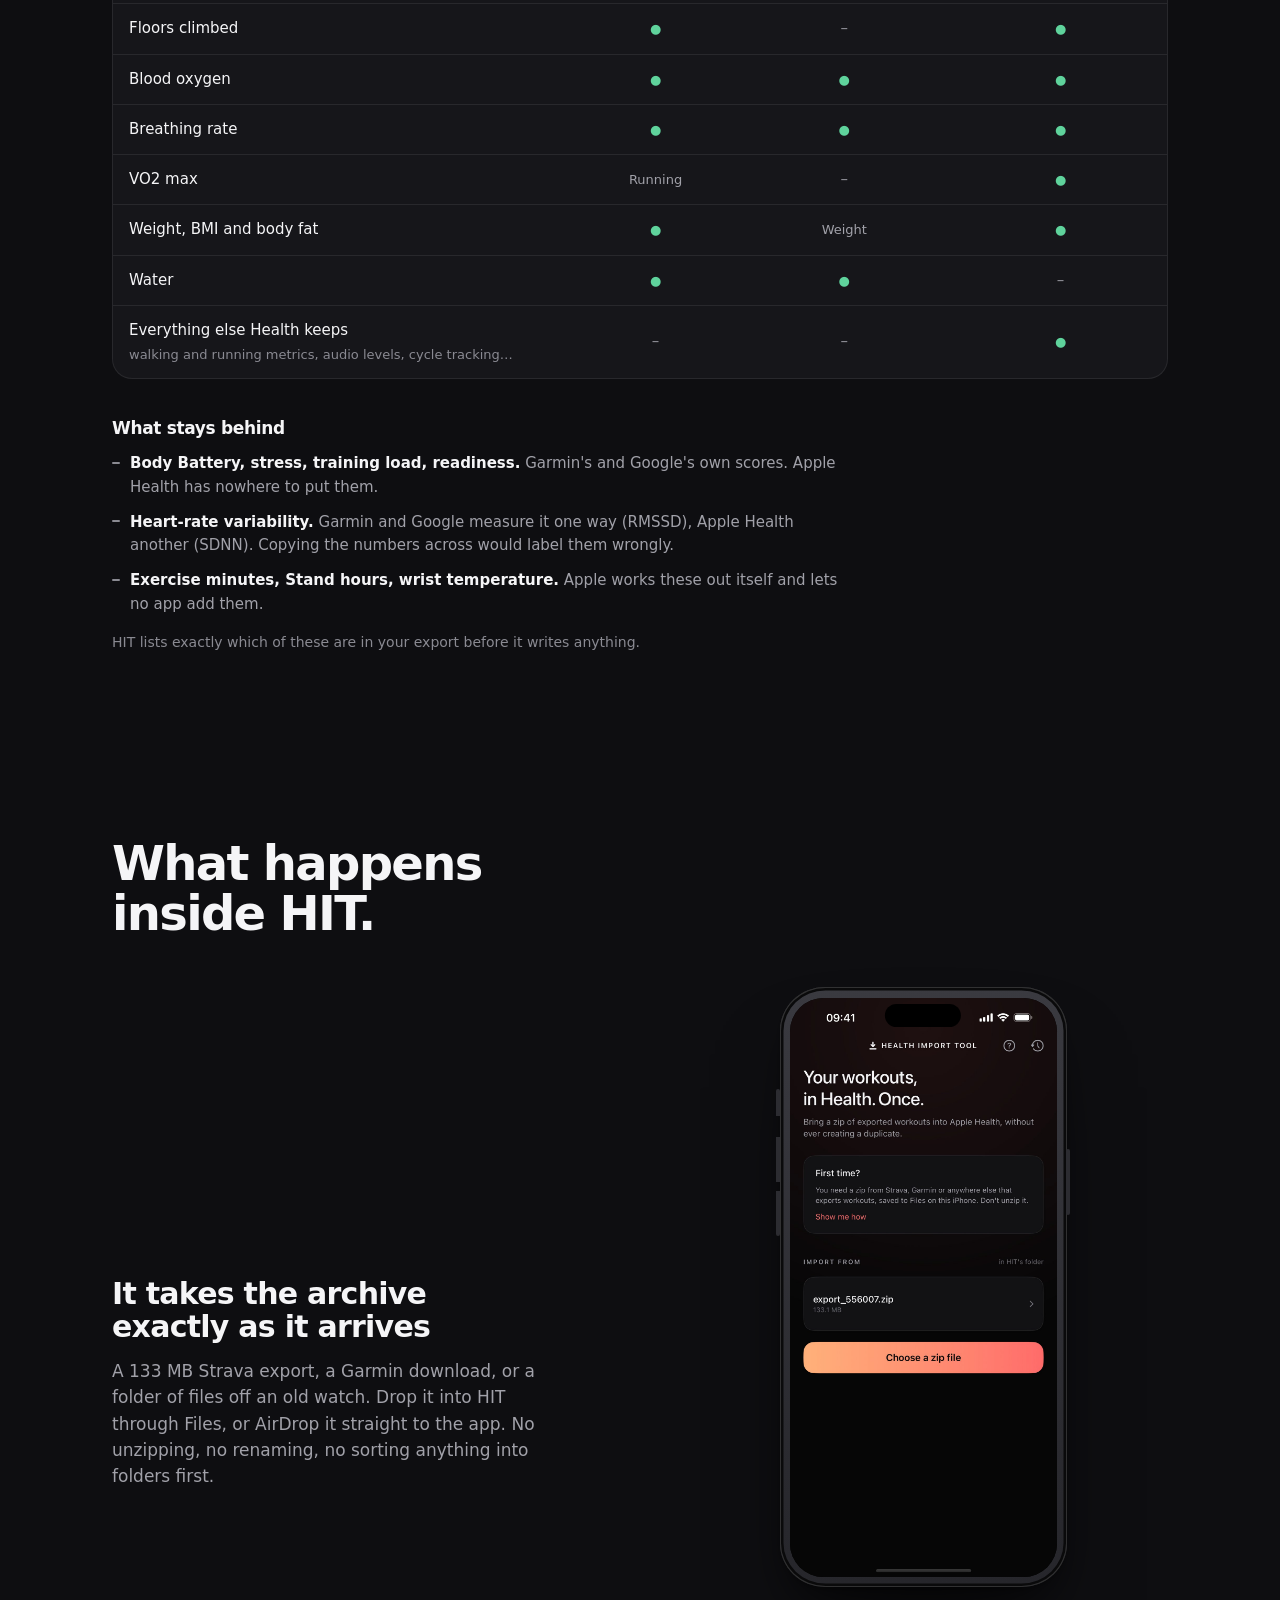
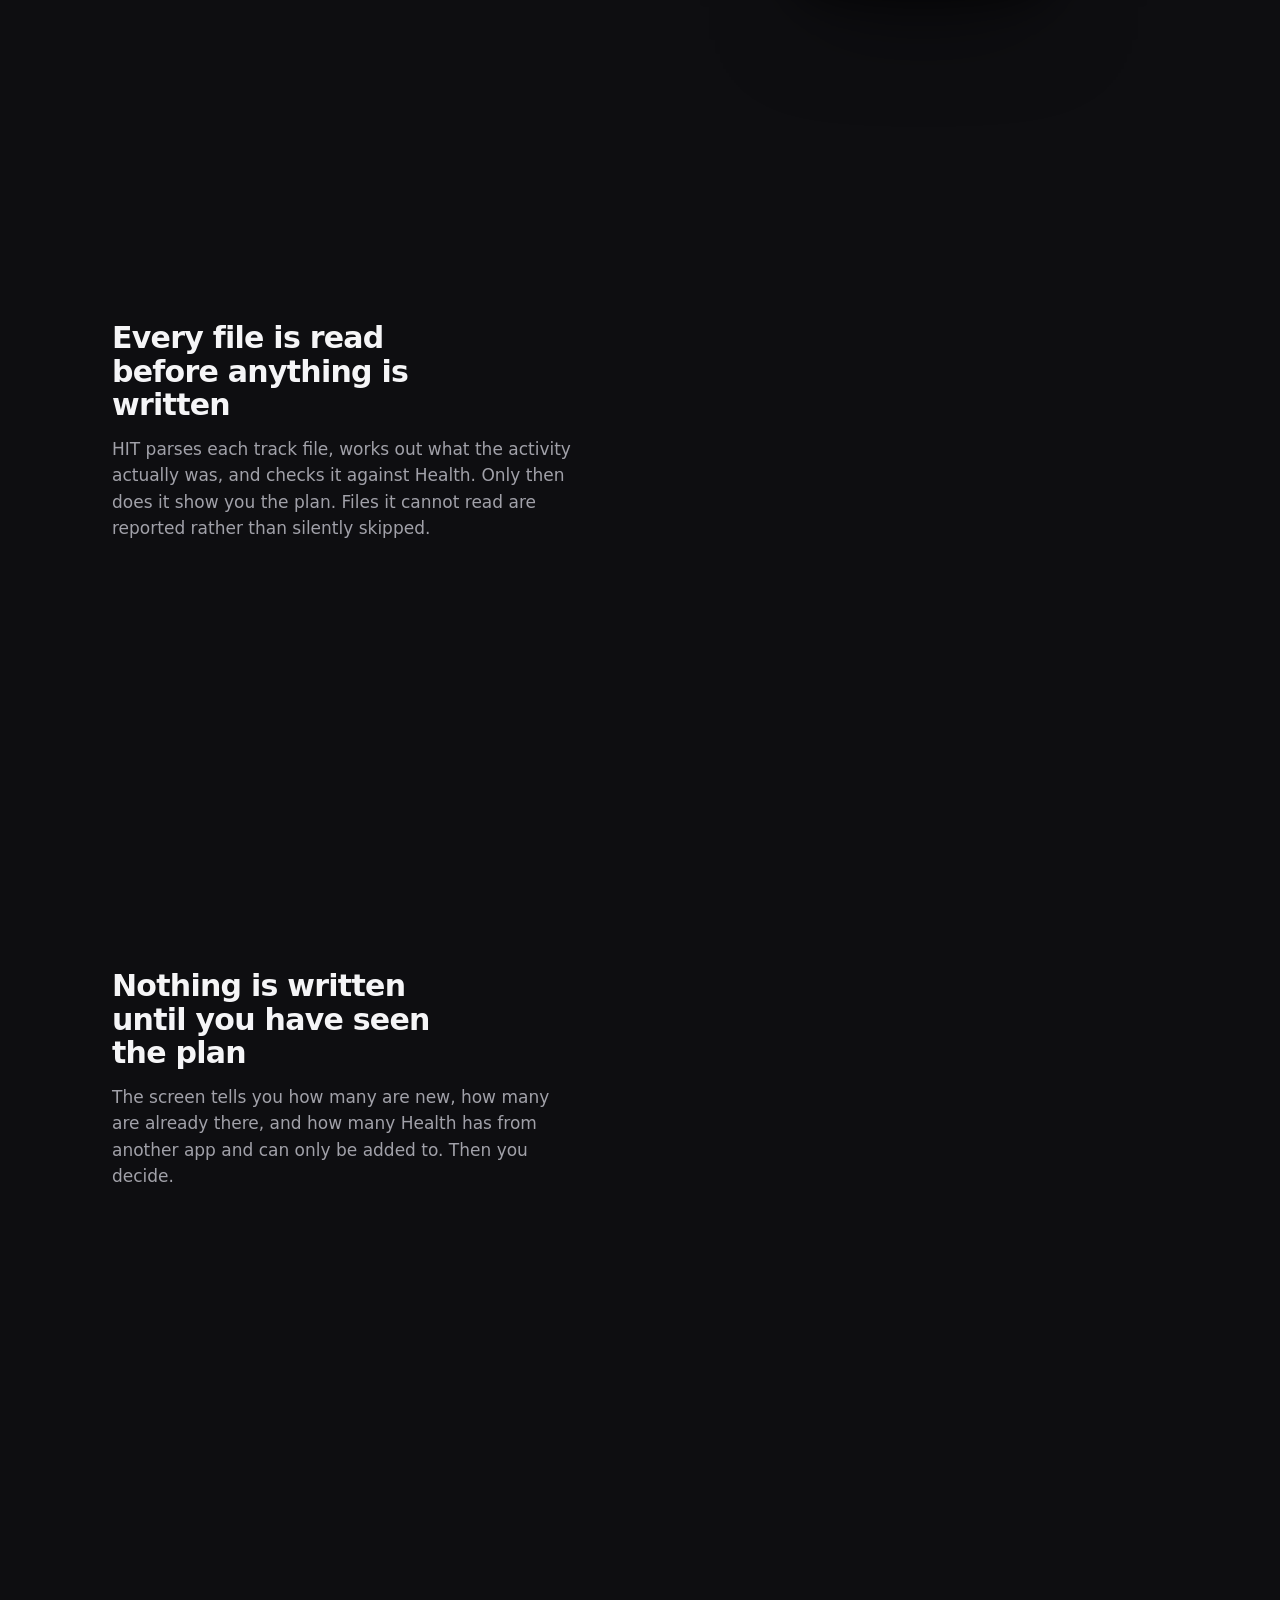
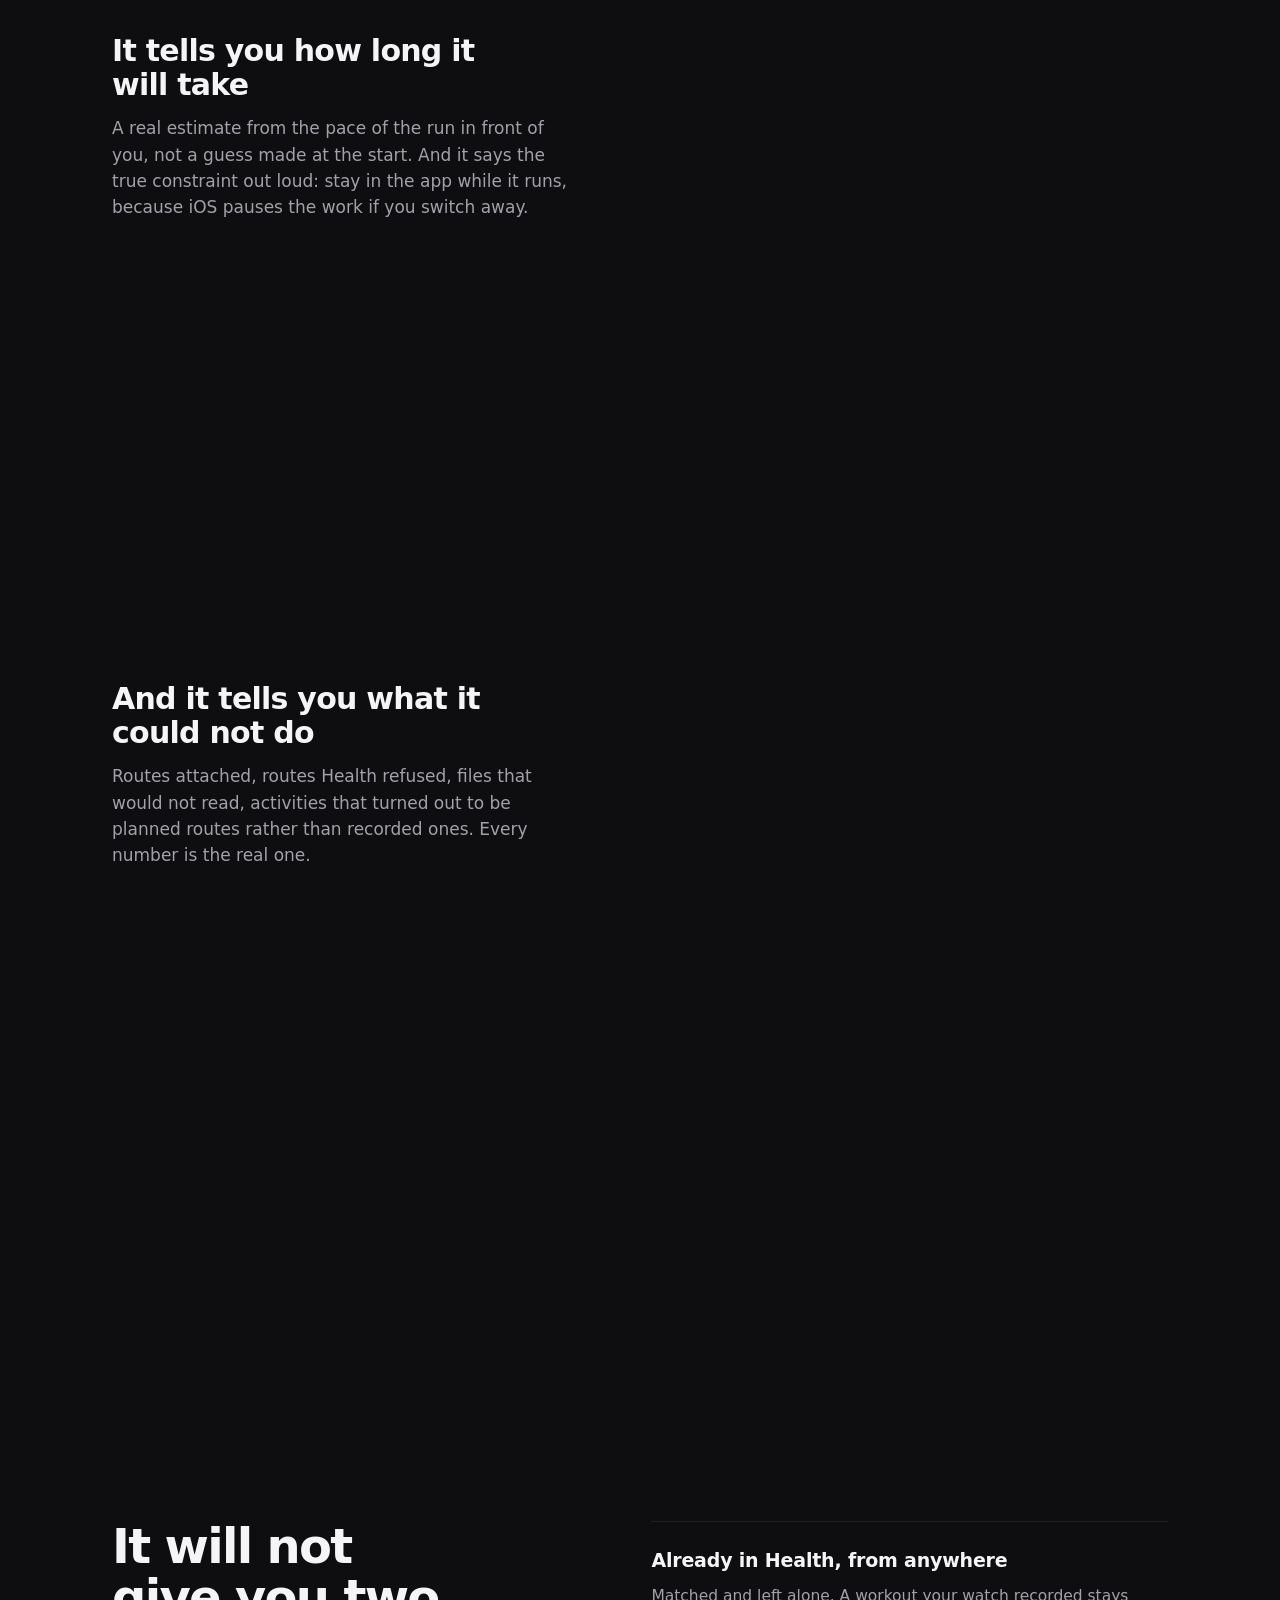
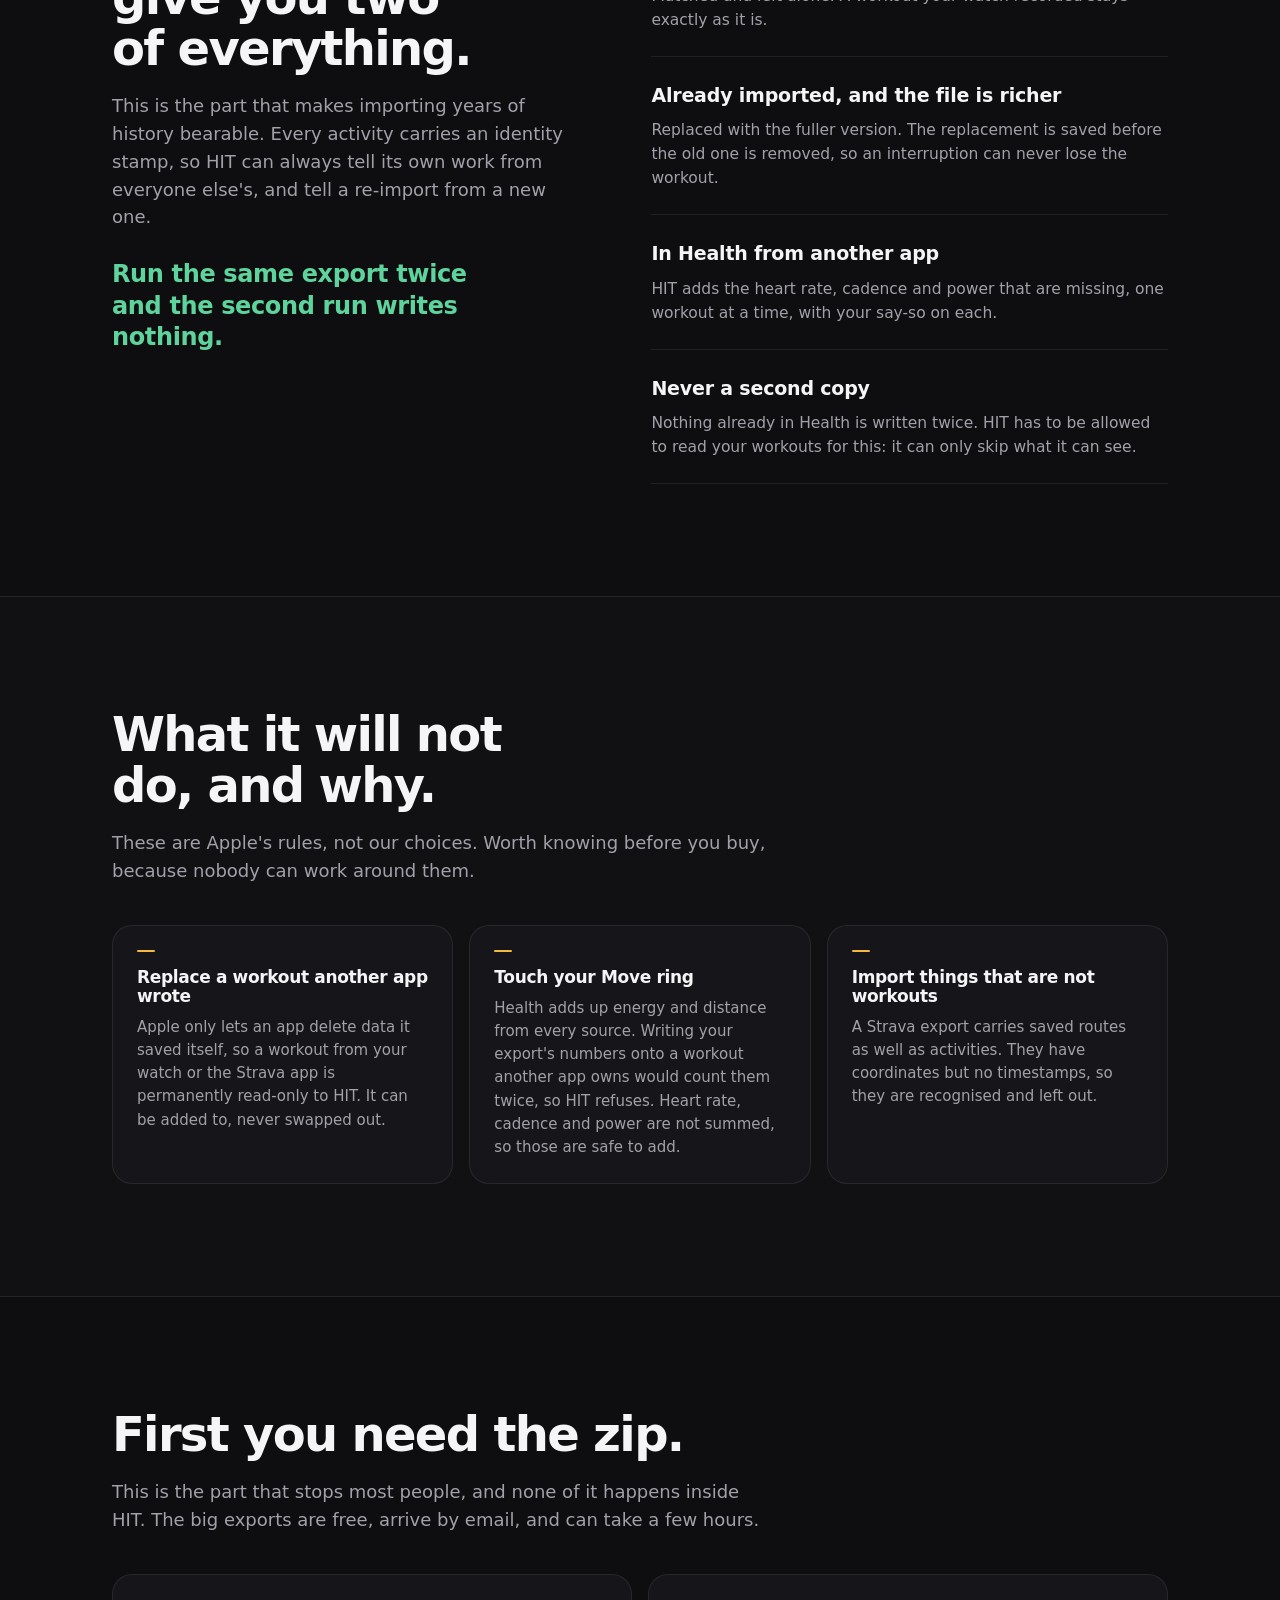
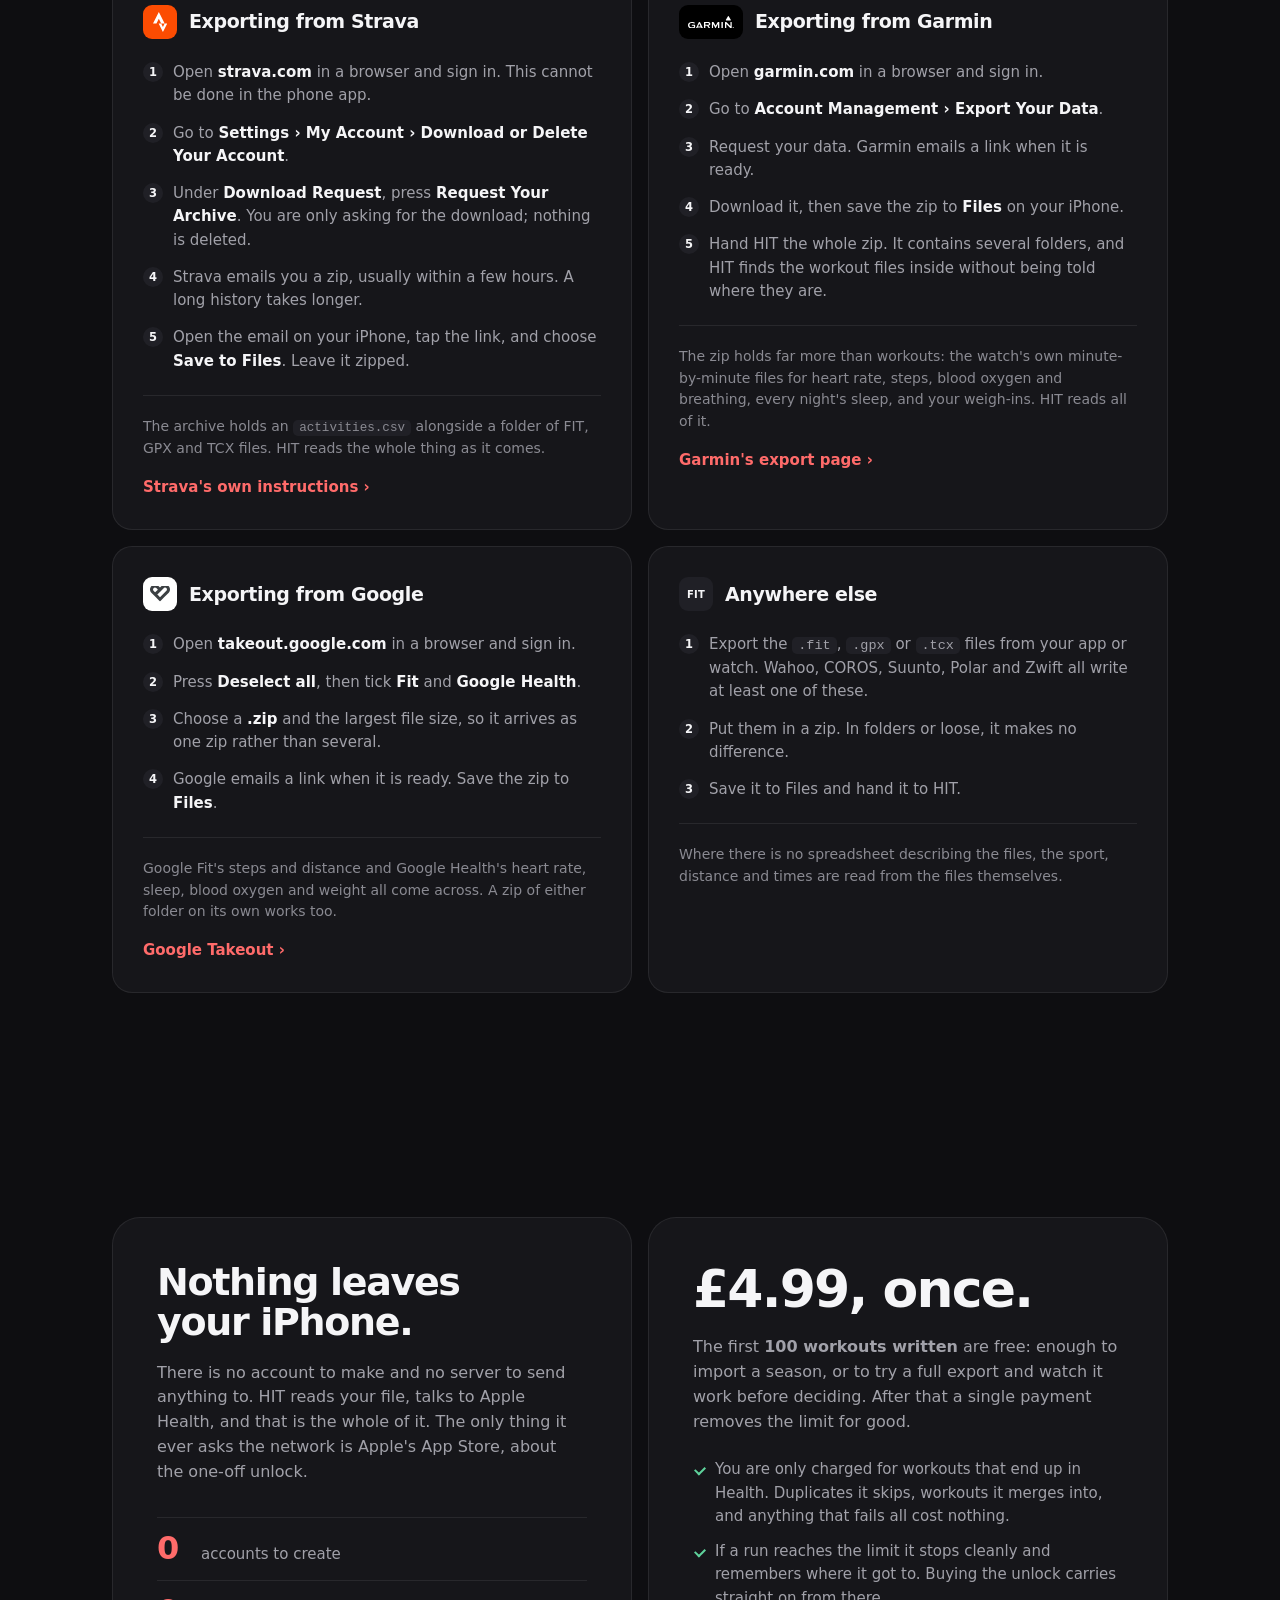
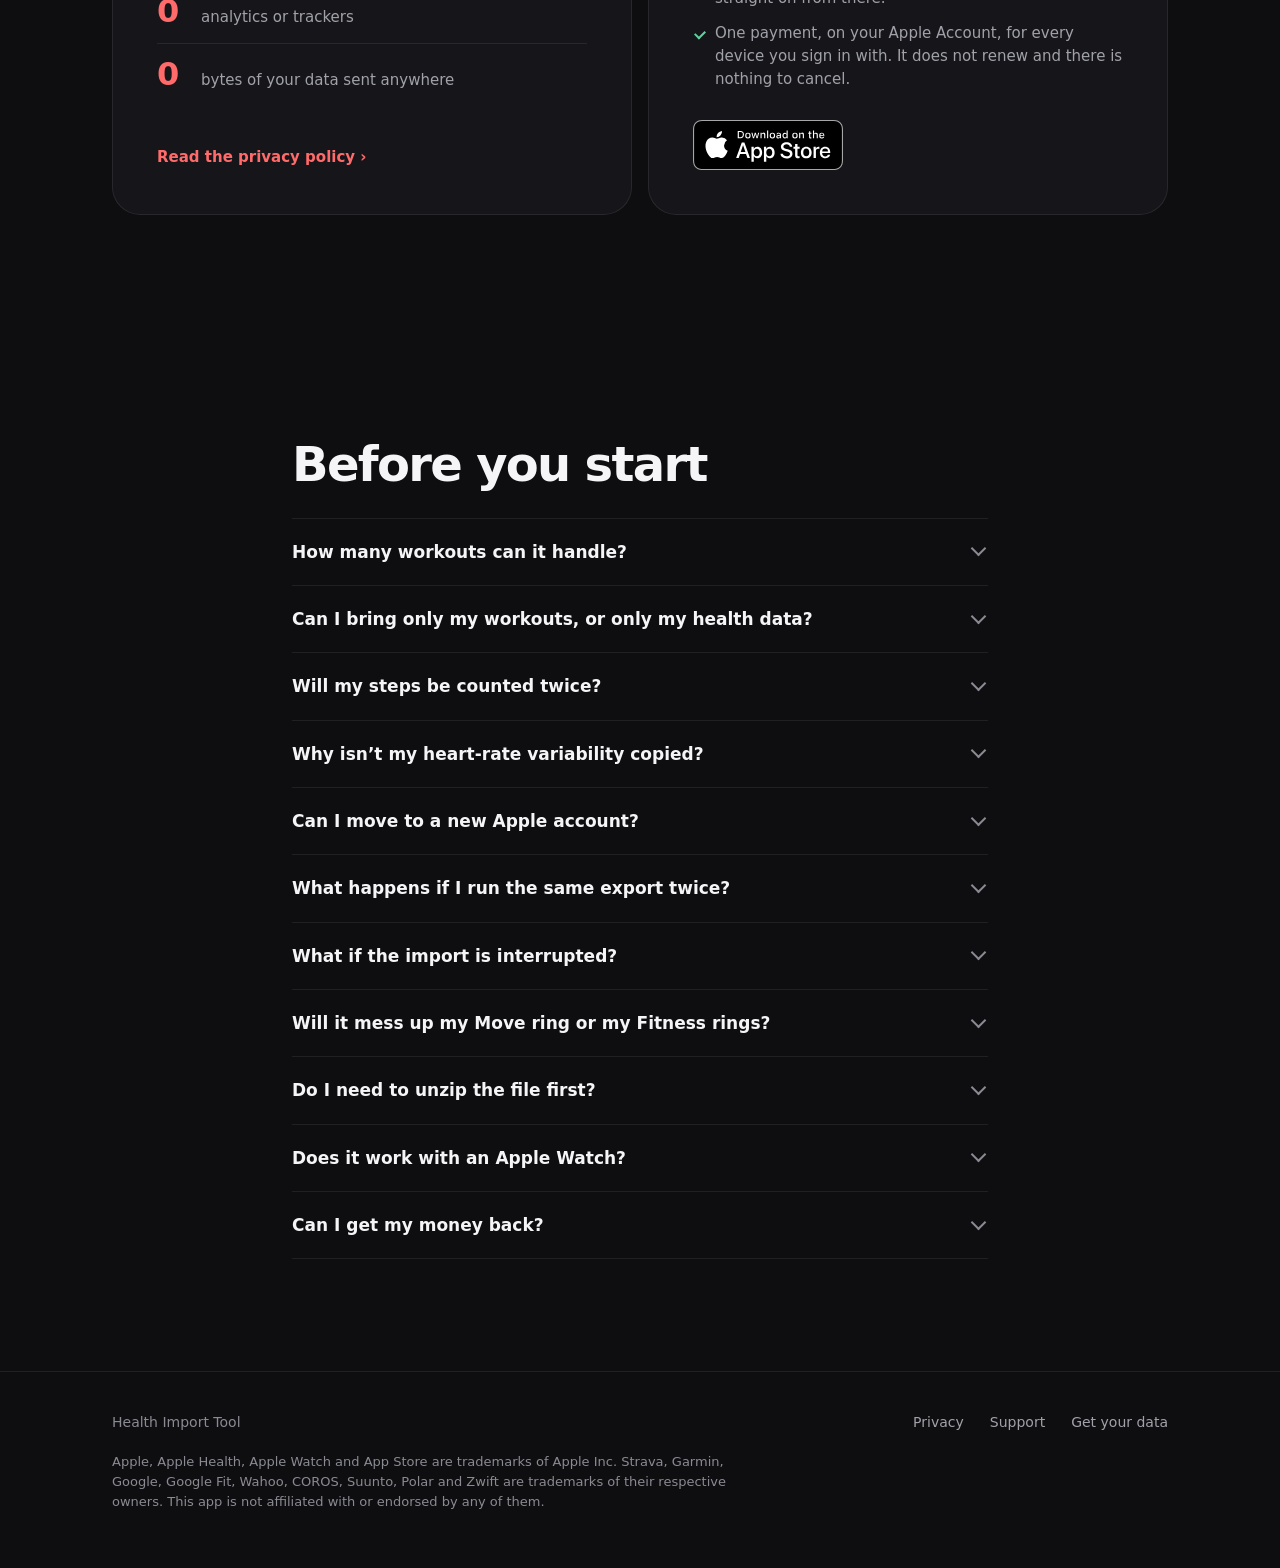
==== commit f412fb7c: "Draft FAQ: workouts, health data, or both Co-Authored-By: Claude Opus 5.5 <noreply@anthropic.com>" ====
--- a/index.html
+++ b/index.html
@@ -509,6 +509,11 @@
       <p>The reference archive it is developed against holds 1,180 files and 133 MB, and it is
         imported end to end as part of testing. There is no fixed ceiling.</p></details>
 
+    <details class="faq reveal"><summary>Can I bring only my workouts, or only my health data?</summary>
+      <p>Yes. HIT reads the whole zip first and shows what is in it: how many workouts, by
+        sport, and how many days and kinds of health data. Then you choose workouts, health
+        data, or both.</p></details>
+
     <details class="faq reveal"><summary>Will my steps be counted twice?</summary>
       <p>No. Your iPhone has probably been counting steps all along. Where Health already has
         steps, energy, distance or sleep for a stretch of time, from any source, HIT leaves that
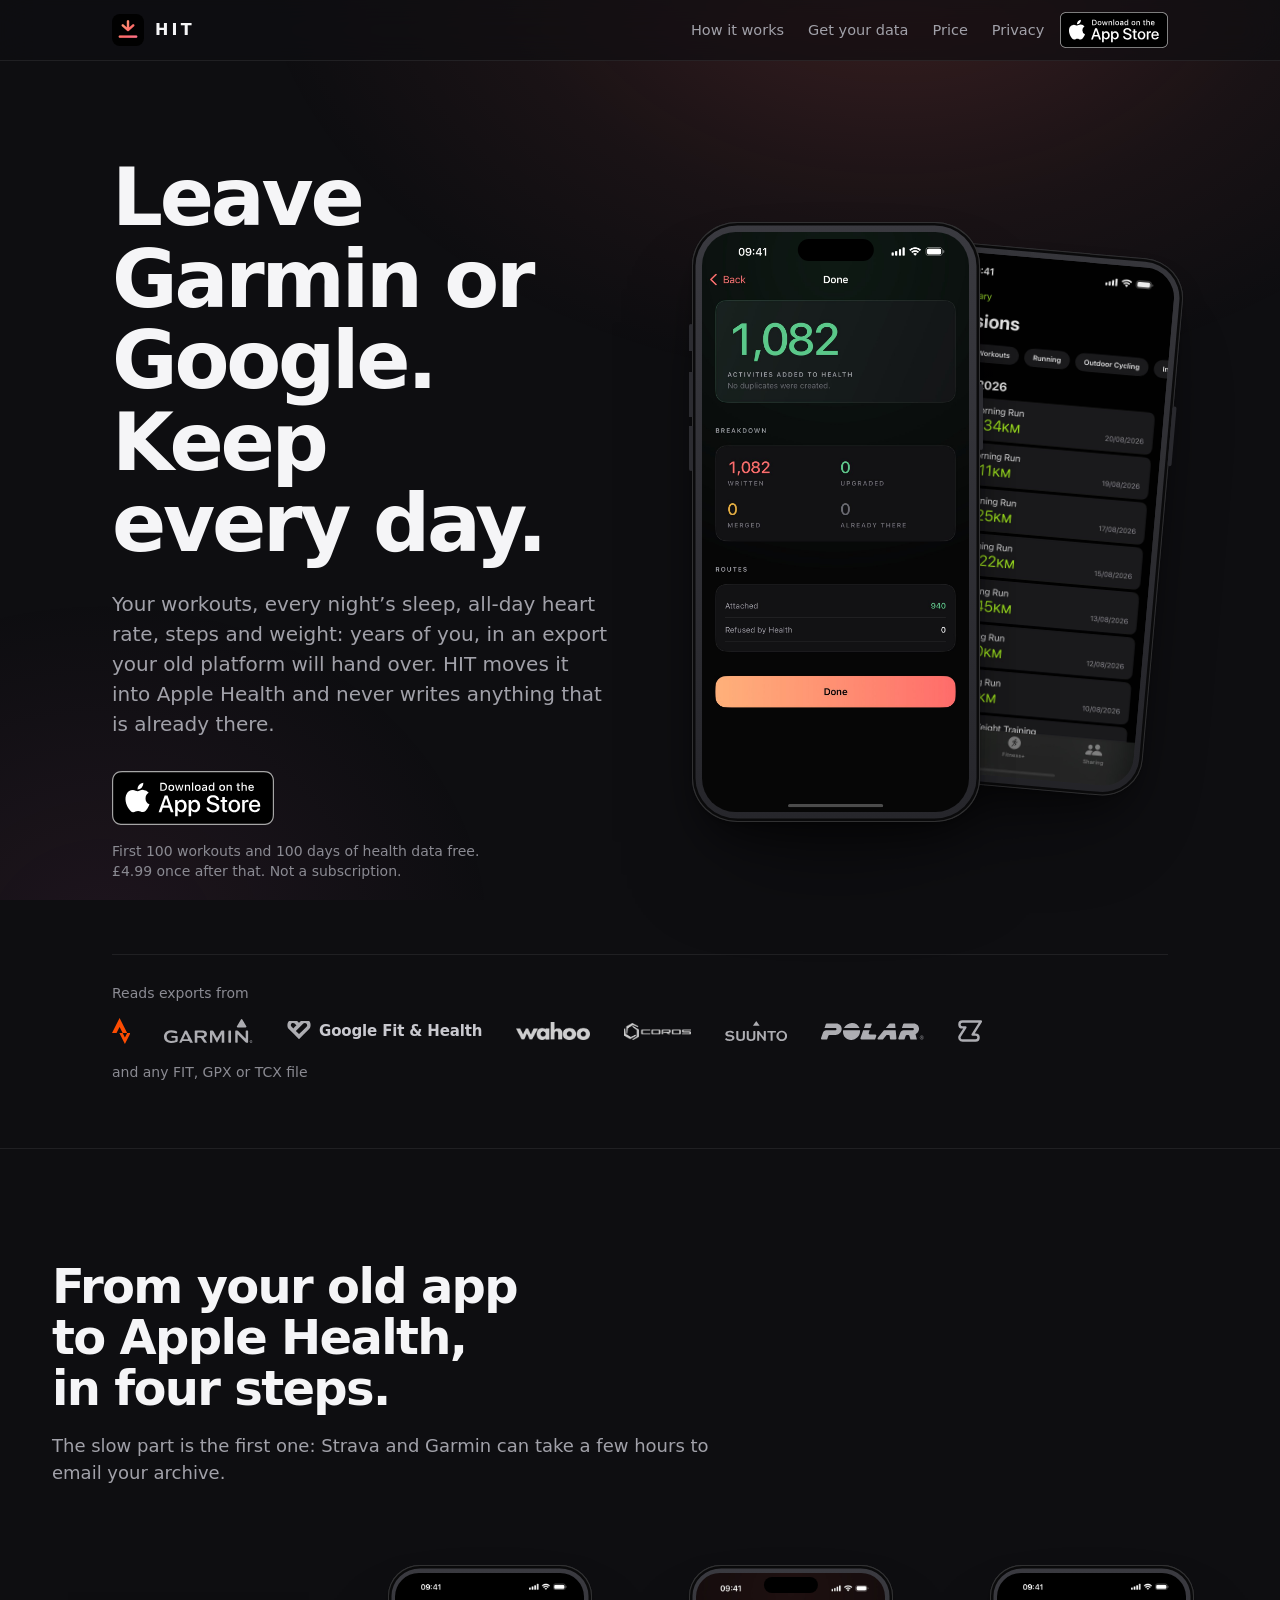
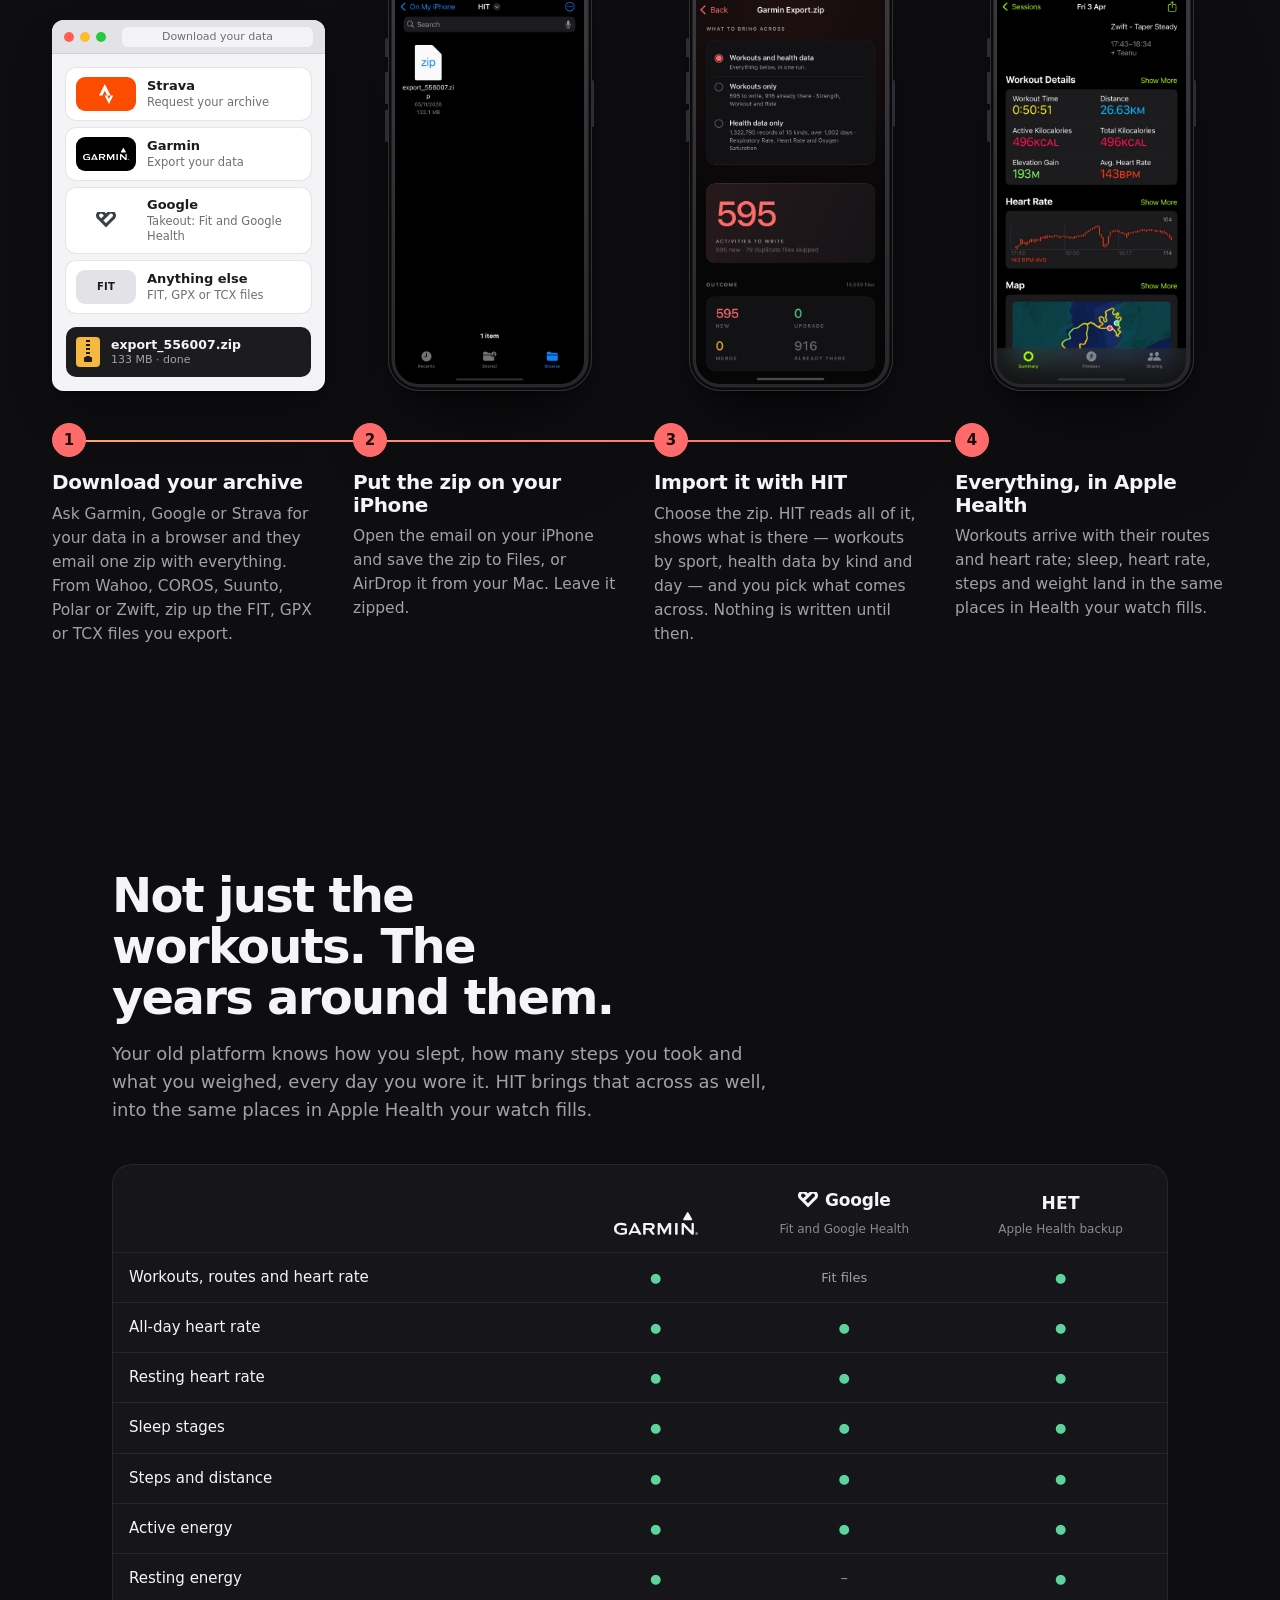
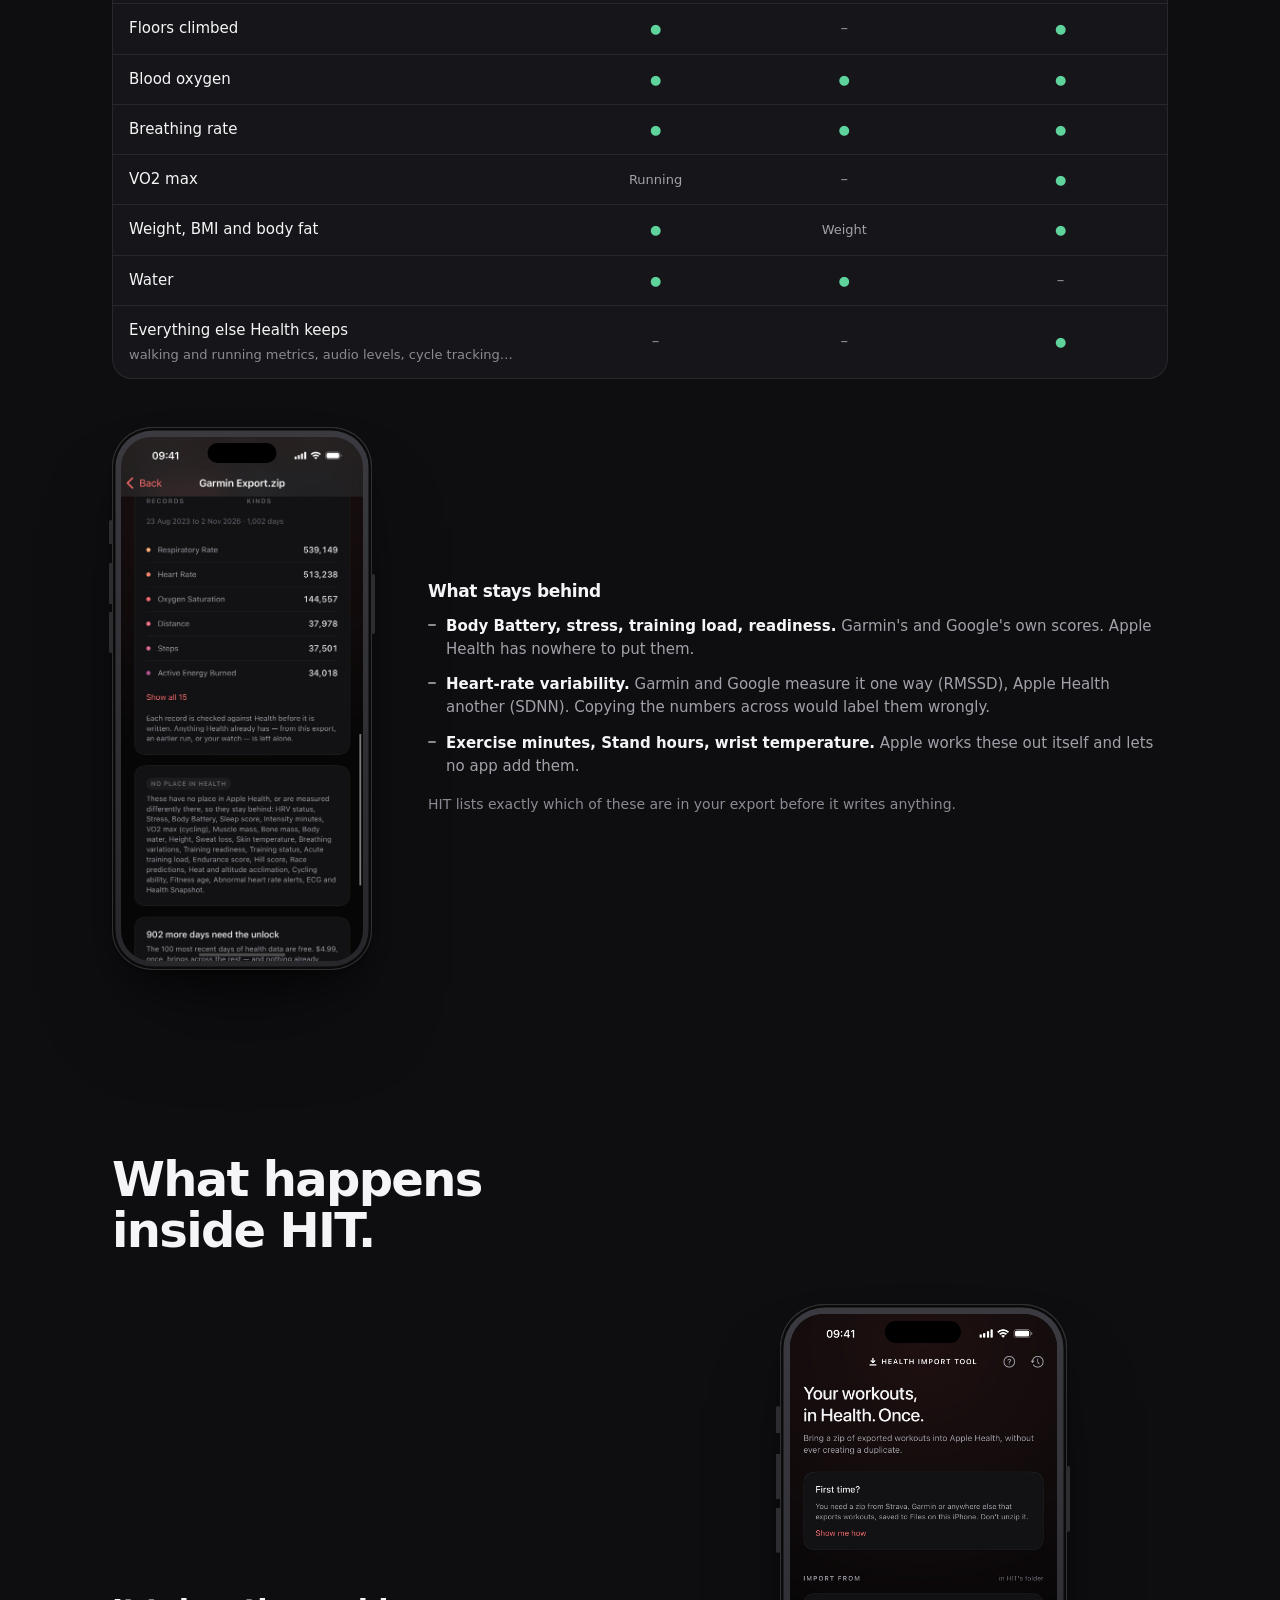
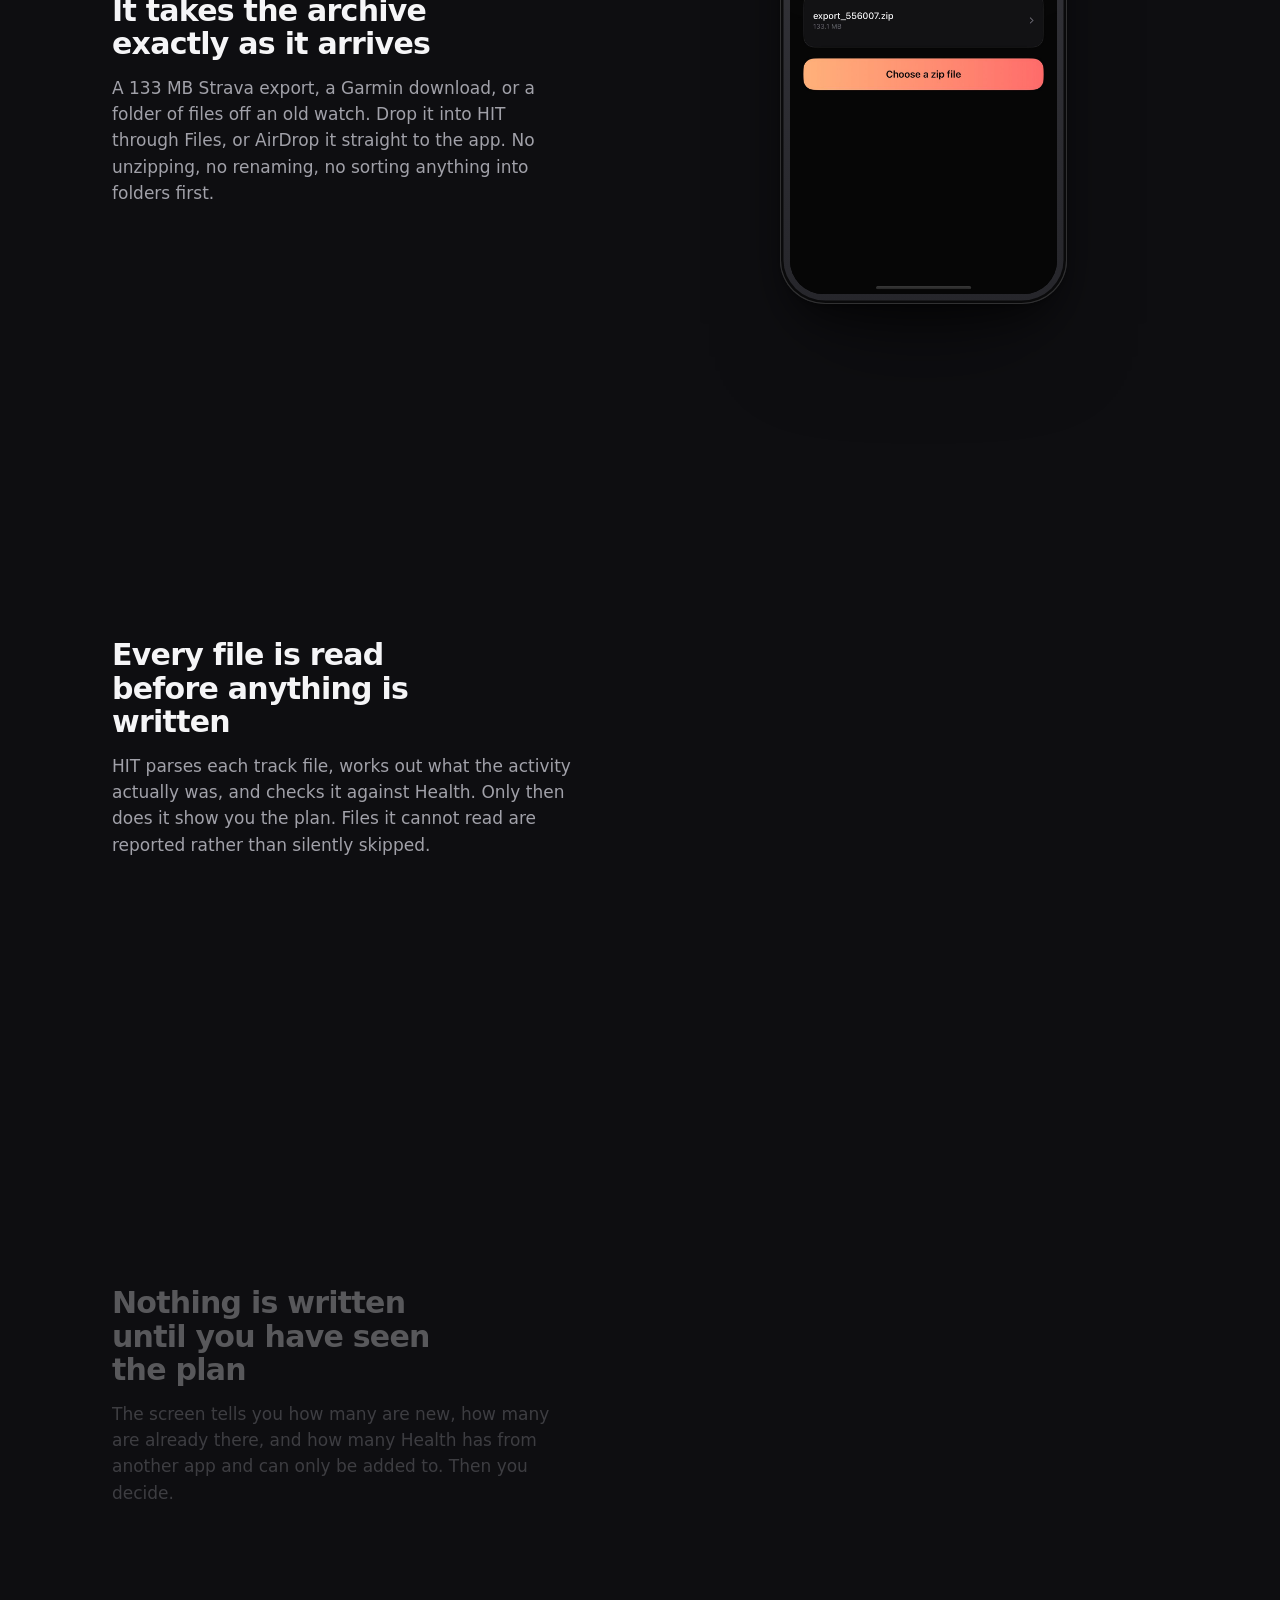
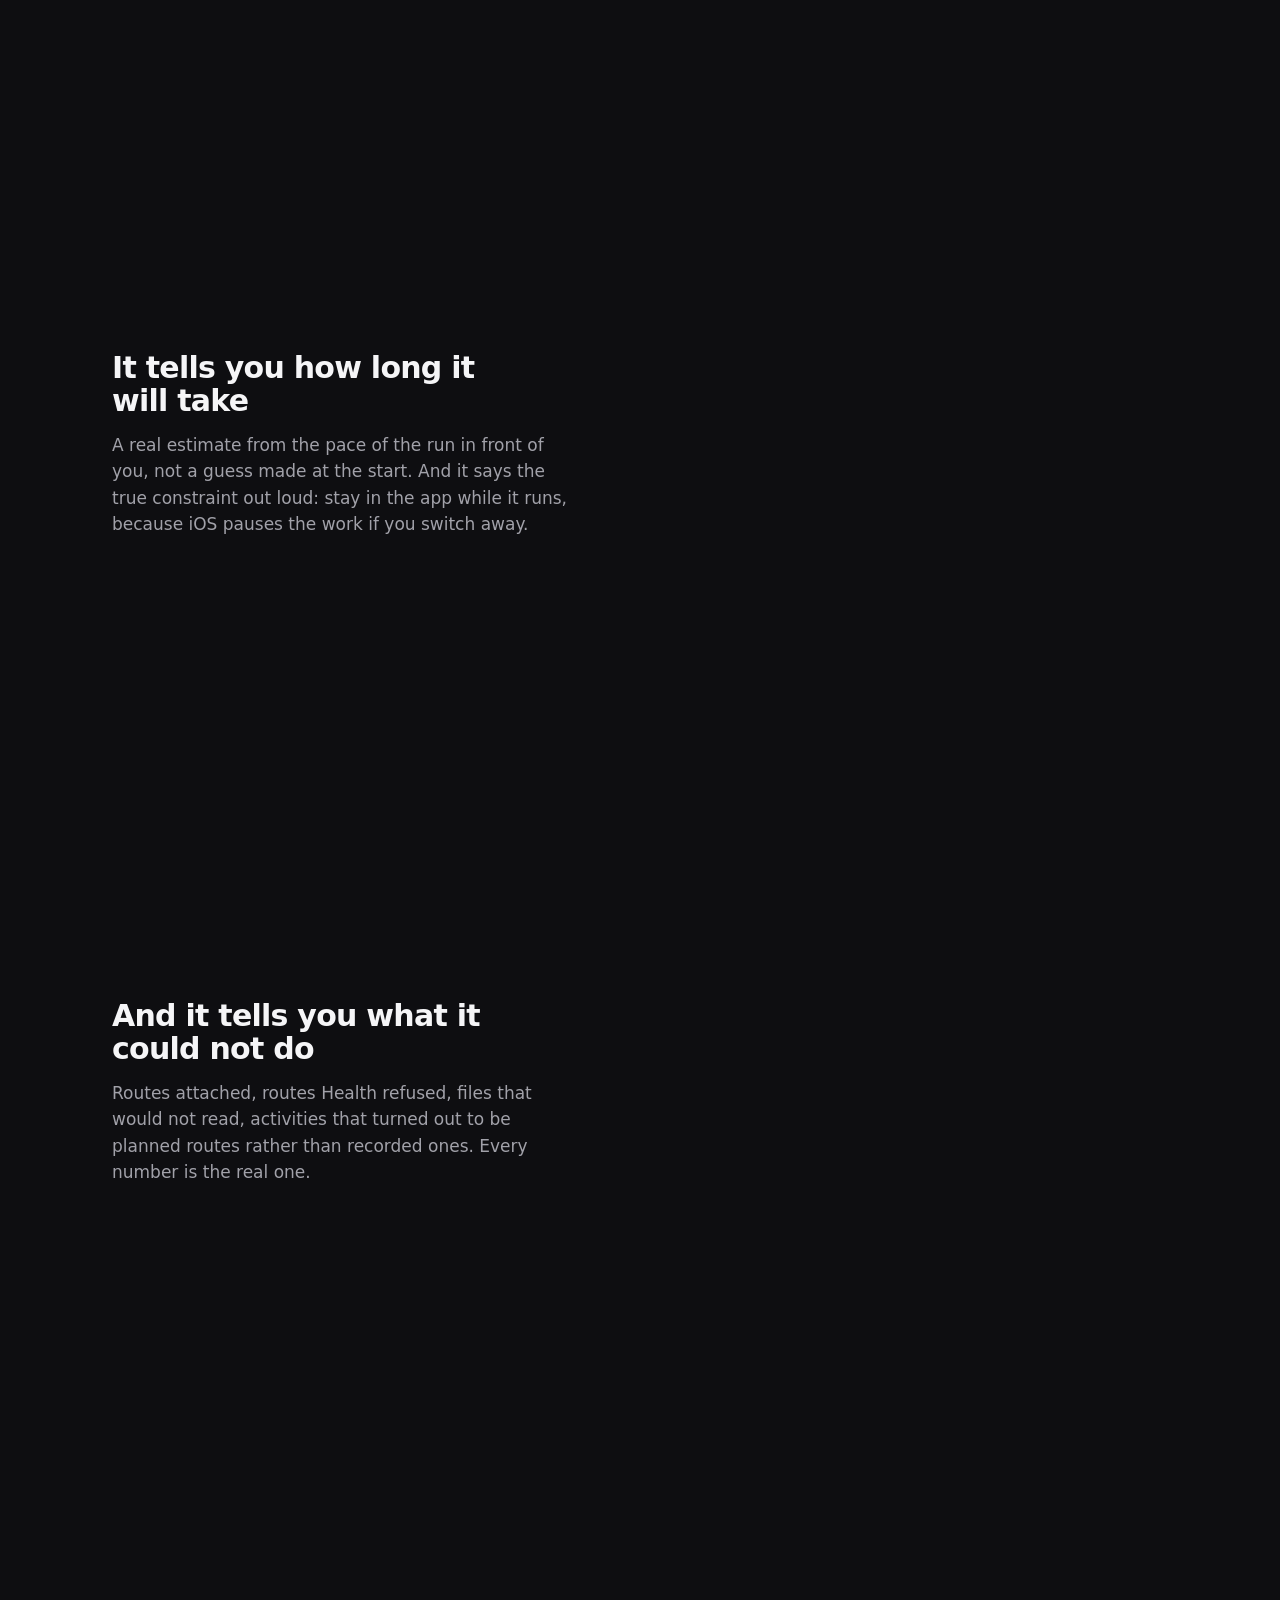
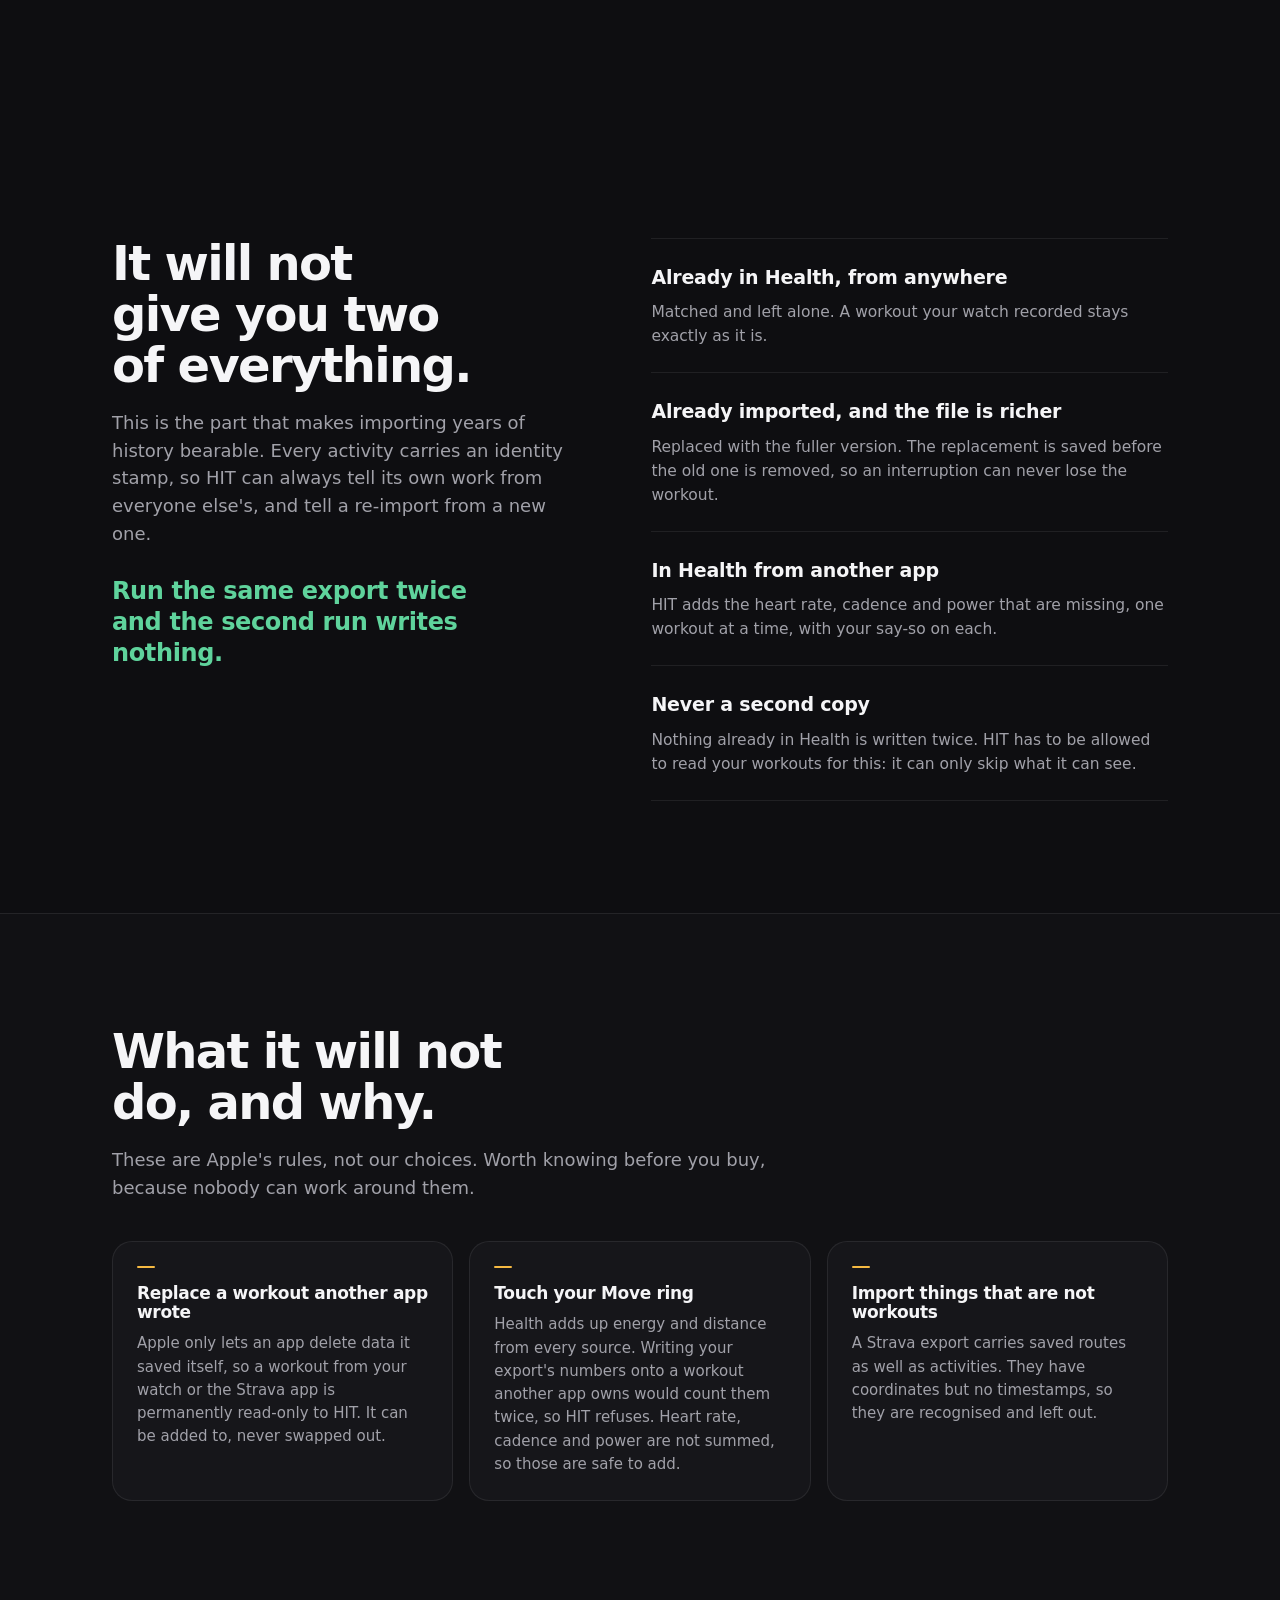
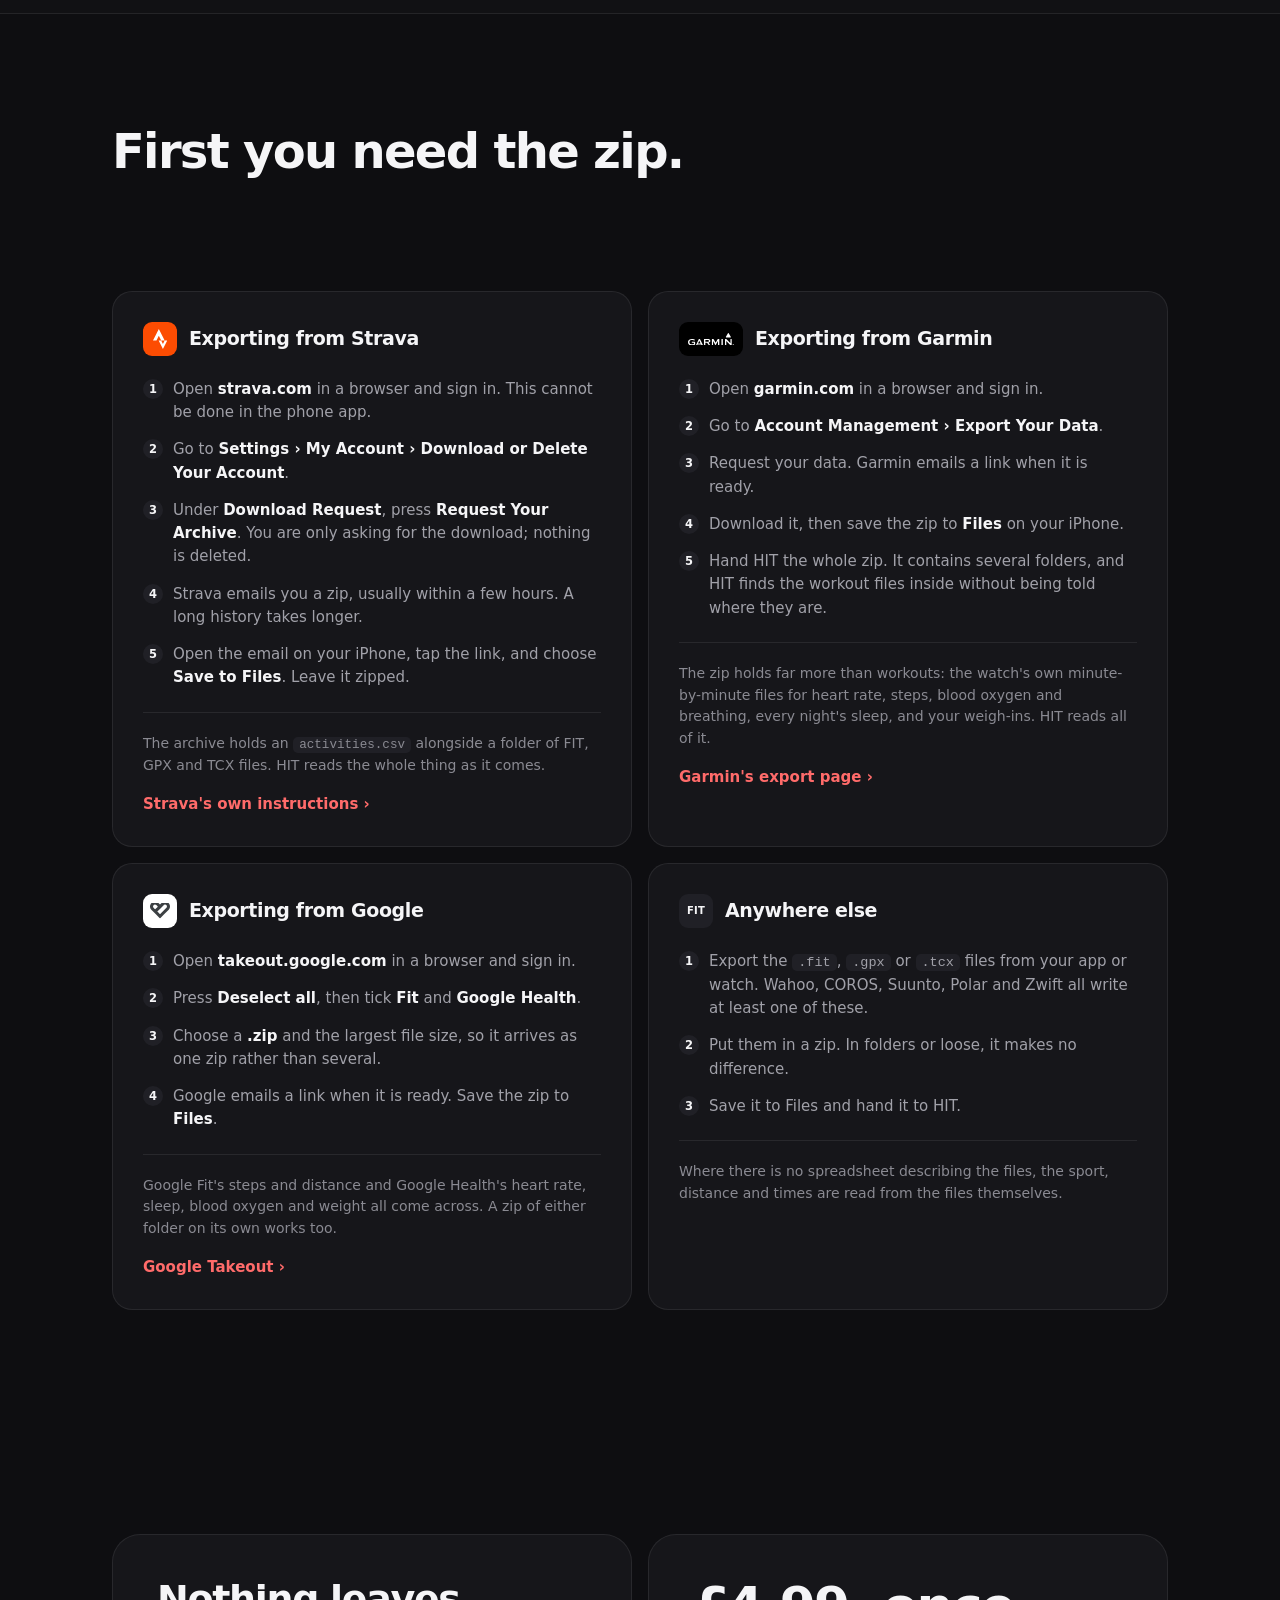
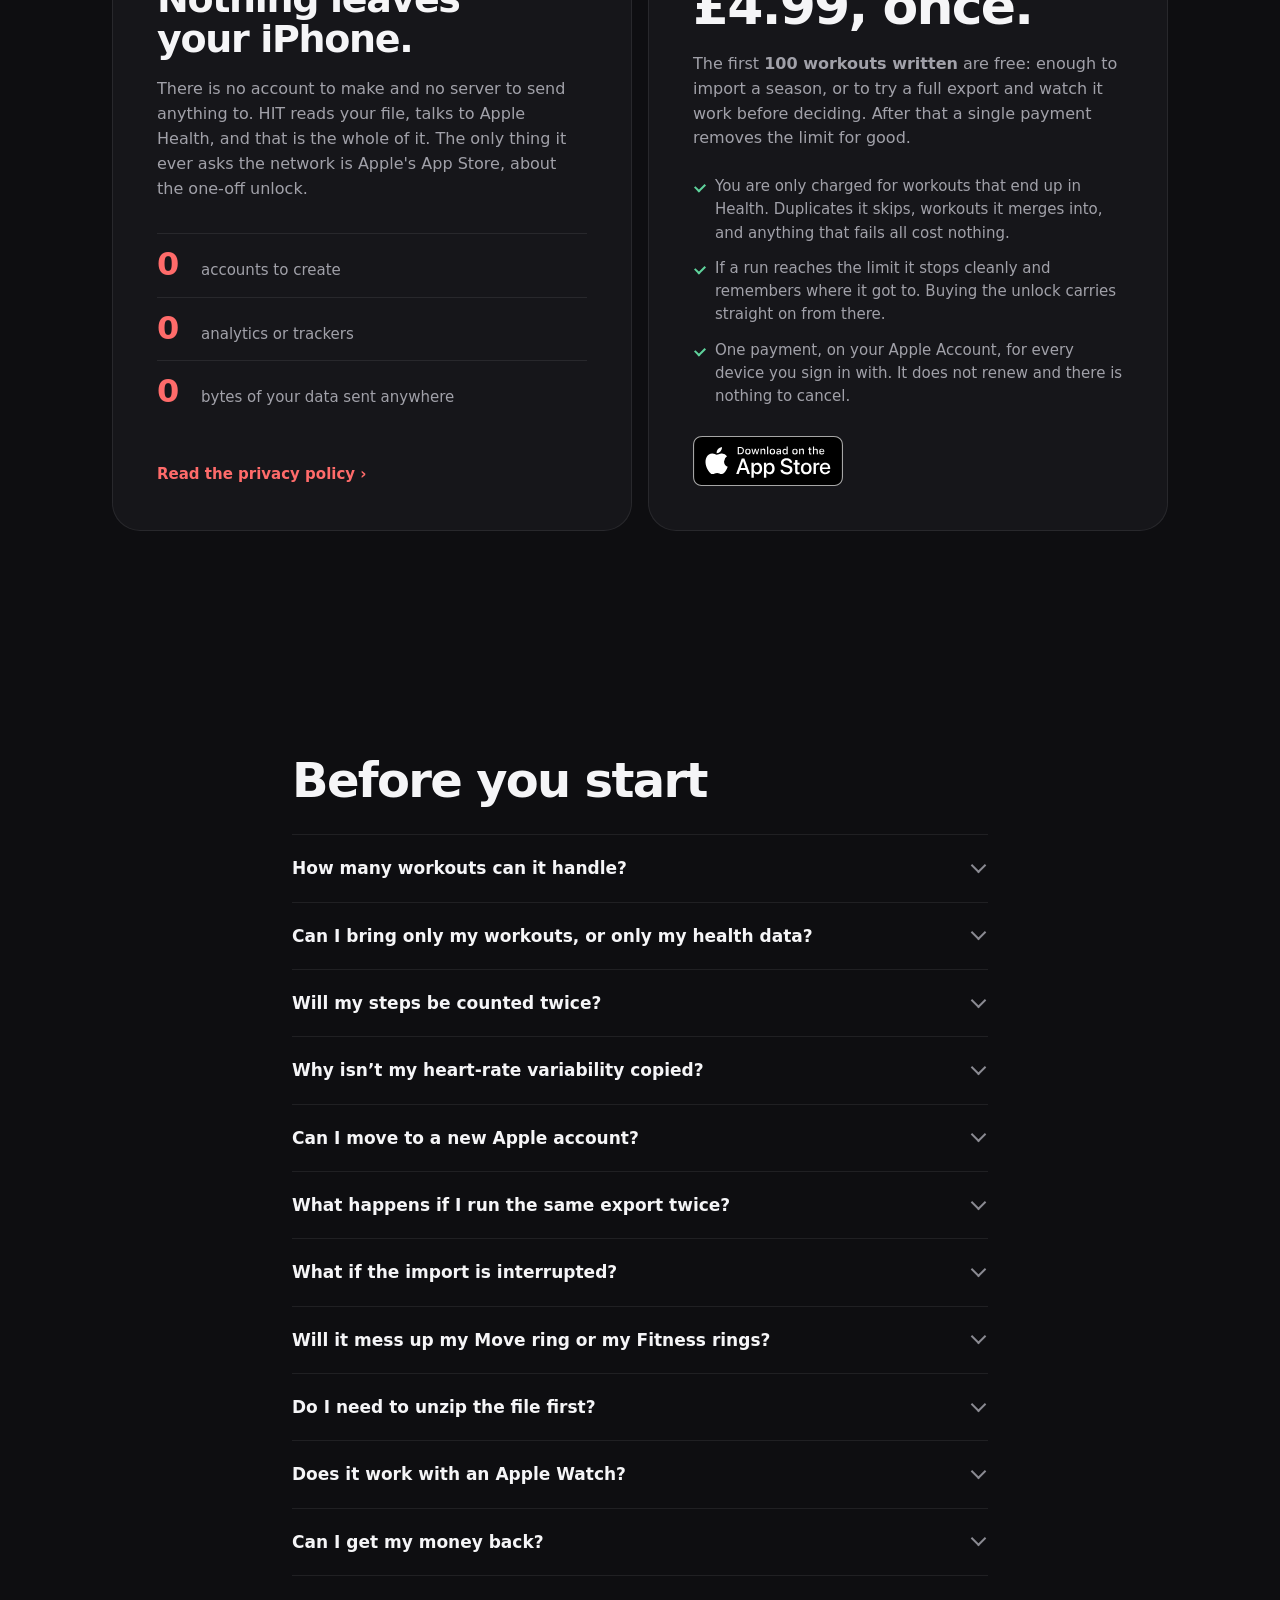
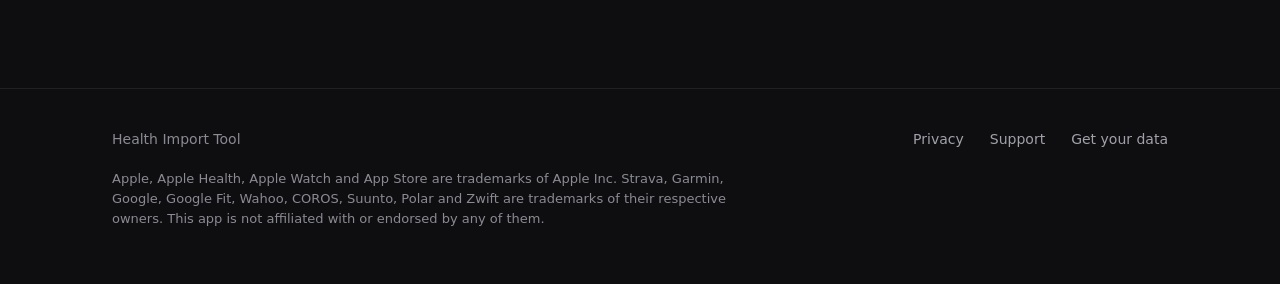
==== commit 194ac271: "Draft: the workouts / health data choice and the health list, in phone frames Co-Authored-By: Claude" ====
--- a/index.html
+++ b/index.html
@@ -157,15 +157,16 @@
       <li class="stage">
         <div class="visual">
           <figure class="device sm">
-            <div class="screen"><img loading="lazy" decoding="async" src="screenshots/hit-plan.jpg" width="1020" height="2216"
-                 alt="Health Import Tool's plan for the zip: 1,082 activities to write, none already there."></div>
+            <div class="screen"><img loading="lazy" decoding="async" src="screenshots/hit-choice.jpg" width="1020" height="2218"
+                 alt="Health Import Tool after reading a Garmin export: a choice of workouts and health data, workouts only (595 to write), or health data only (1,322,795 records of 15 kinds over 1,002 days)."></div>
           </figure>
         </div>
         <div class="stage-text">
           <span class="n">3</span>
           <h3>Import it with HIT</h3>
-          <p>Choose the zip. HIT reads every file, checks each one against Apple Health, and
-            shows you the plan before it writes anything.</p>
+          <p>Choose the zip. HIT reads all of it, shows what is there — workouts by sport, health
+            data by kind and day — and you pick what comes across. Nothing is written until
+            then.</p>
         </div>
       </li>
 
@@ -224,6 +225,11 @@
       </table>
     </div>
 
+    <div class="behind-row">
+    <figure class="device sm reveal">
+      <div class="screen"><img loading="lazy" decoding="async" src="screenshots/hit-health.jpg" width="1020" height="2218"
+           alt="HIT's plan for a Garmin export: respiratory rate, heart rate, blood oxygen, distance, steps and active energy, and the list of what has no place in Apple Health."></div>
+    </figure>
     <div class="behind reveal">
       <h3>What stays behind</h3>
       <ul role="list">
@@ -235,6 +241,7 @@
           and lets no app add them.</li>
       </ul>
       <p>HIT lists exactly which of these are in your export before it writes anything.</p>
+    </div>
     </div>
   </div>
 </section>
--- a/assets/site.css
+++ b/assets/site.css
@@ -259,7 +259,10 @@
 .carry .yes{color:var(--good);font-size:13px}
 .carry .no{color:var(--text-3)}
 .carry .part{color:var(--text-2);font-size:13px}
-.behind{margin-top:40px;max-width:68ch}
+.behind-row{margin-top:48px;display:grid;gap:32px;align-items:center;grid-template-columns:1fr}
+.behind-row .device{width:min(100%,260px);margin:0 auto}
+@media(min-width:860px){.behind-row{grid-template-columns:260px 1fr;gap:56px}.behind-row .device{margin:0}}
+.behind{max-width:68ch}
 .behind h3{font-size:17px;font-weight:650}
 .behind ul{list-style:none;padding:0;margin:14px 0 0;display:grid;gap:12px}
 .behind li{color:var(--text-2);font-size:15px;padding-left:18px;position:relative}
